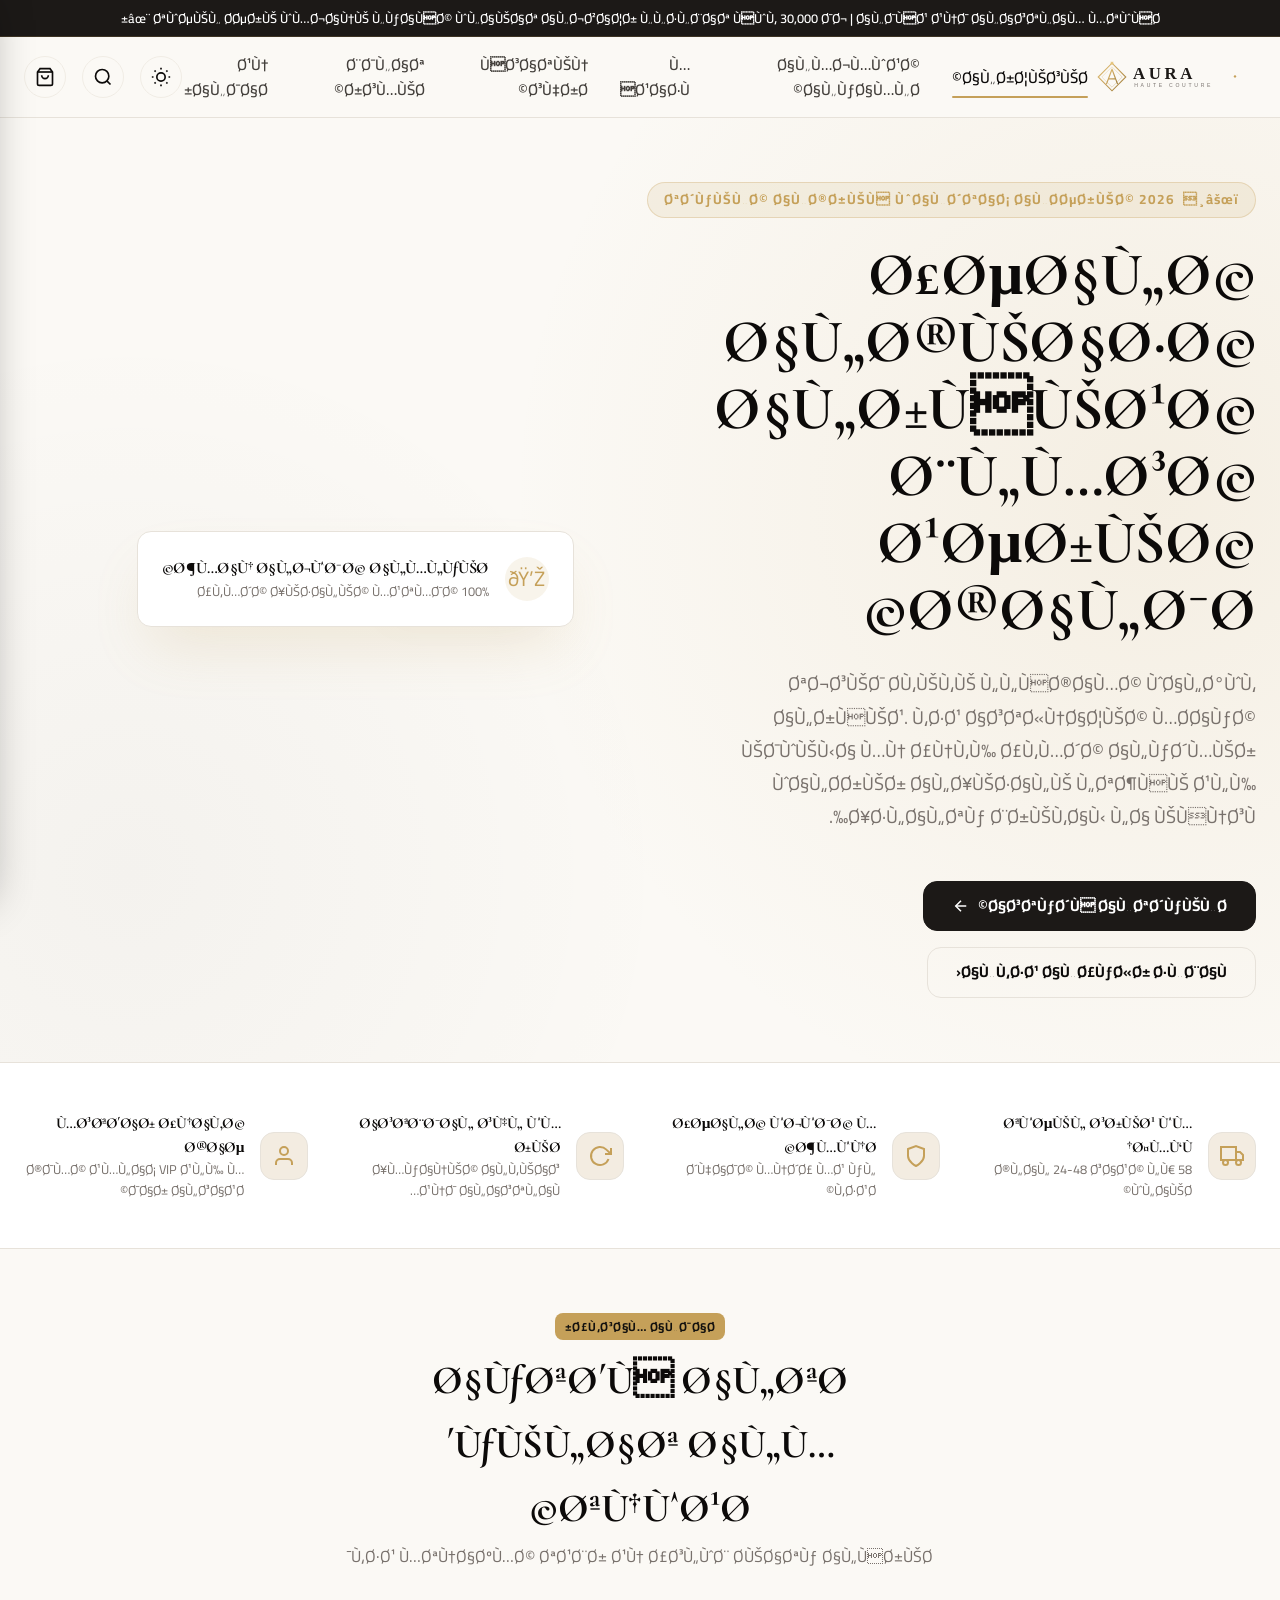
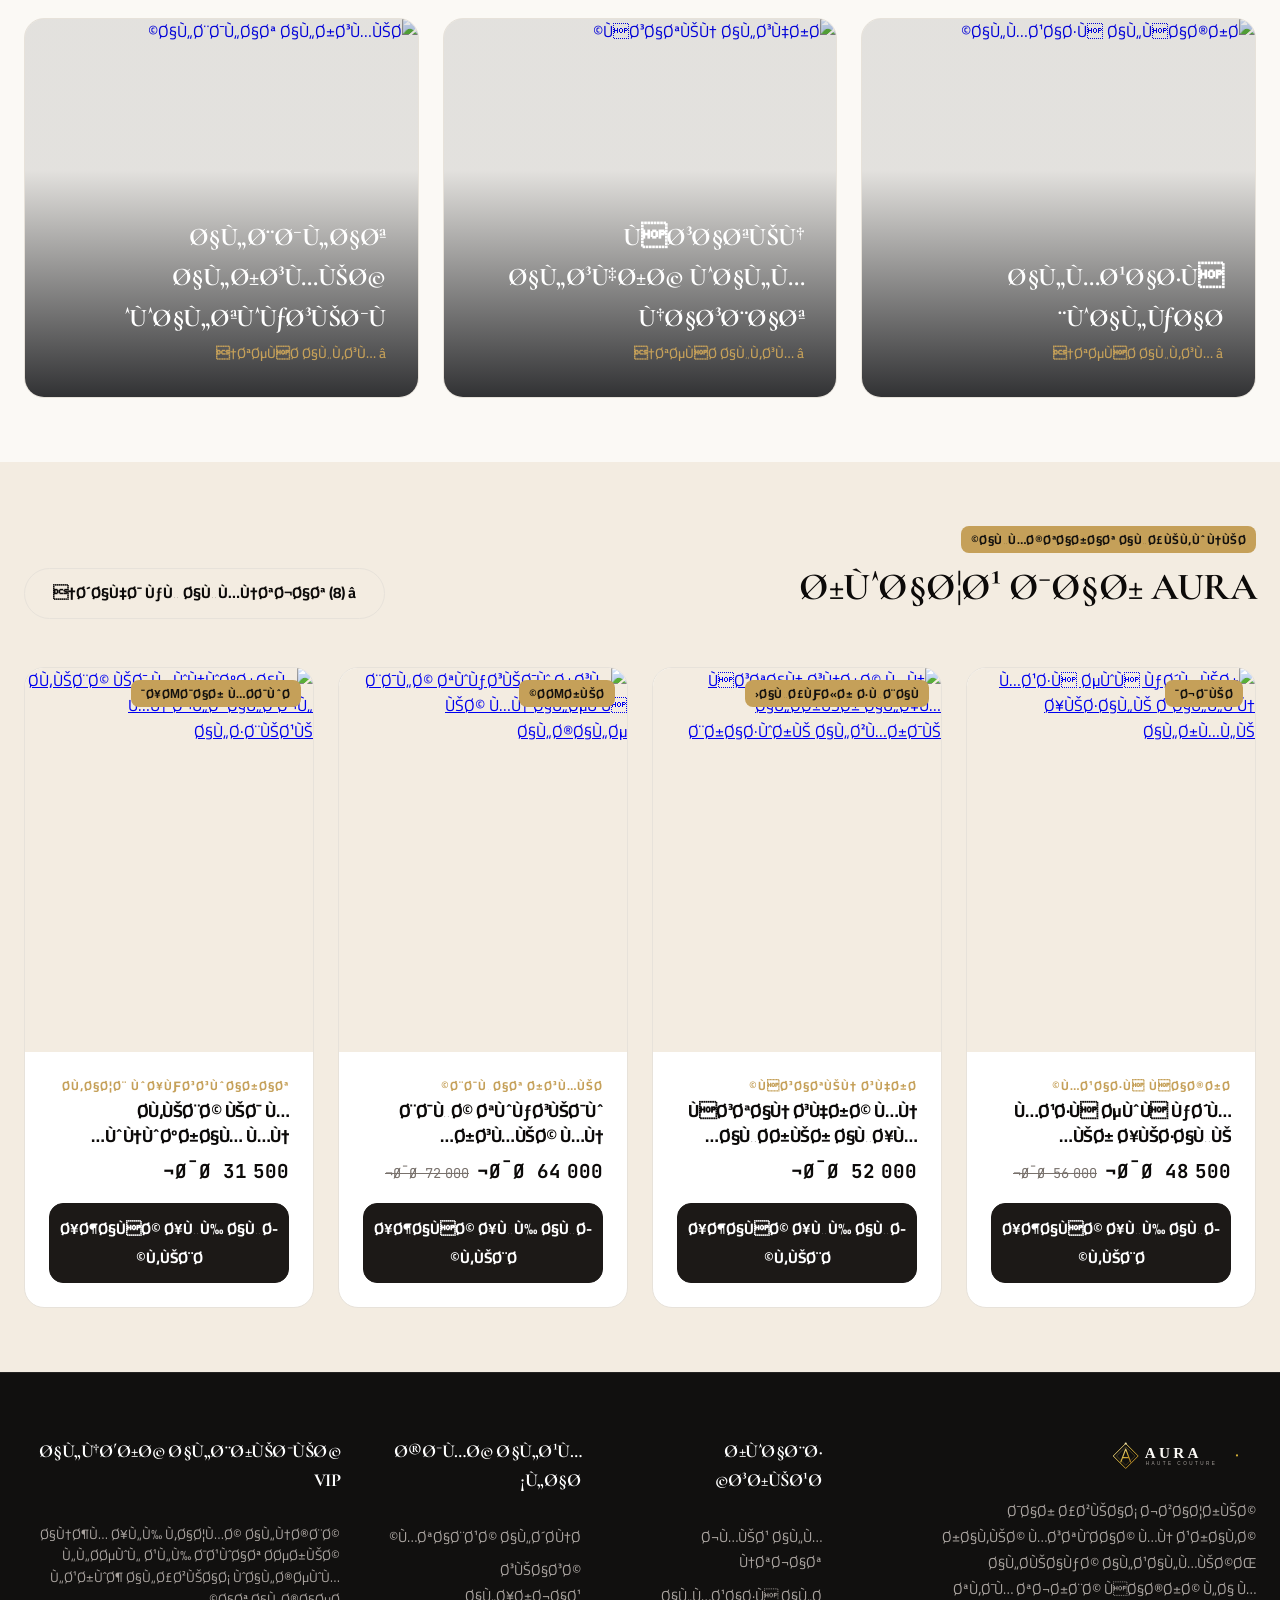
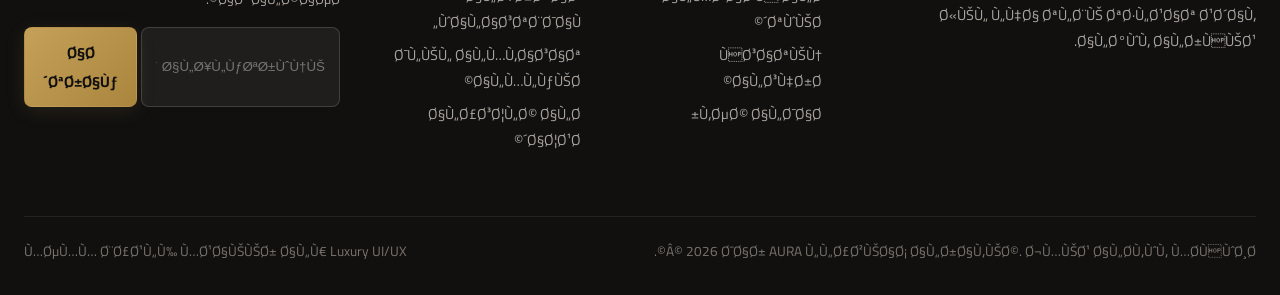
==== index.html @ a783ac0a "feat: initial commit - AURA Haute Couture luxury fashion store" ====
﻿<!DOCTYPE html>
<html lang="ar" dir="rtl" data-theme="light">
<head>
  <meta charset="UTF-8">
  <meta name="viewport" content="width=device-width, initial-scale=1.0">
  <title>AURA Haute Couture â€” Ø¯Ø§Ø± Ø§Ù„Ø£Ø²ÙŠØ§Ø¡ Ø§Ù„Ø±Ø§Ù‚ÙŠØ©</title>
  <link rel="preconnect" href="https://fonts.googleapis.com">
  <link rel="preconnect" href="https://fonts.gstatic.com" crossorigin>
  <link href="https://fonts.googleapis.com/css2?family=Cairo:wght@400;500;600;700;800&family=Cormorant+Garamond:ital,wght@0,600;0,700;1,600&family=Montserrat:wght@400;500;600;700&family=JetBrains+Mono:wght@500;700&display=swap" rel="stylesheet">
  <style>
:root {
  /* Design Tokens from ui-ux-pro-max luxury-fashion */
  --color-primary: #1C1917;
  --color-on-primary: #FFFFFF;
  --color-secondary: #44403C;
  --color-on-secondary: #FFFFFF;
  --color-accent: #C5A059;
  --color-accent-hover: #AA853E;
  --color-accent-soft: rgba(197, 160, 89, 0.12);
  --color-background: #FBF9F5;
  --color-foreground: #0C0A09;
  --color-card: #FFFFFF;
  --color-card-foreground: #0C0A09;
  --color-muted: #F3ECE1;
  --color-muted-foreground: #78716C;
  --color-border: #E7E2DA;
  --color-border-subtle: #F0ECE4;
  --color-destructive: #DC2626;

  /* Typography */
  --font-serif: 'Cormorant Garamond', 'Cinzel', serif;
  --font-sans: 'Cairo', 'Montserrat', -apple-system, BlinkMacSystemFont, sans-serif;
  --font-mono: 'JetBrains Mono', monospace;

  /* Spacing Scale (8dp luxury rhythm) */
  --space-xs: 4px;
  --space-sm: 8px;
  --space-md: 16px;
  --space-lg: 24px;
  --space-xl: 32px;
  --space-2xl: 48px;
  --space-3xl: 64px;

  /* Elevations & Shadows */
  --shadow-sm: 0 2px 8px rgba(28, 25, 23, 0.04);
  --shadow-md: 0 10px 25px -5px rgba(28, 25, 23, 0.07);
  --shadow-lg: 0 20px 45px -10px rgba(28, 25, 23, 0.12);
  --shadow-luxury: 0 30px 60px -15px rgba(197, 160, 89, 0.2);

  /* Radii */
  --radius-sm: 8px;
  --radius-md: 14px;
  --radius-lg: 20px;
  --radius-full: 9999px;

  /* Transition curves */
  --transition-smooth: all 0.35s cubic-bezier(0.16, 1, 0.3, 1);
  --transition-fast: all 0.2s ease;
}

/* Dark Mode Overrides */
[data-theme="dark"] {
  --color-primary: #FBF9F5;
  --color-on-primary: #1C1917;
  --color-secondary: #D6D3D1;
  --color-on-secondary: #1C1917;
  --color-accent: #E5C378;
  --color-accent-hover: #D4AF37;
  --color-accent-soft: rgba(229, 195, 120, 0.14);
  --color-background: #0E0F12;
  --color-foreground: #F8FAF8;
  --color-card: #16181D;
  --color-card-foreground: #F8FAF8;
  --color-muted: #1F222A;
  --color-muted-foreground: #A1A1AA;
  --color-border: #272B35;
  --color-border-subtle: #1E2129;
  --shadow-sm: 0 2px 8px rgba(0, 0, 0, 0.4);
  --shadow-md: 0 10px 25px -5px rgba(0, 0, 0, 0.6);
  --shadow-lg: 0 20px 45px -10px rgba(0, 0, 0, 0.8);
}

/* Base reset */
*, *::before, *::after {
  box-sizing: border-box;
  margin: 0;
  padding: 0;
}

html {
  font-size: 16px;
  scroll-behavior: smooth;
}

body {
  font-family: var(--font-sans);
  background-color: var(--color-background);
  color: var(--color-foreground);
  line-height: 1.6;
  direction: rtl;
  text-align: right;
  overflow-x: hidden;
  transition: background-color 0.3s ease, color 0.3s ease;
}

/* Typography Utilities */
h1, h2, h3, h4, .font-serif {
  font-family: var(--font-serif);
  font-weight: 700;
  letter-spacing: -0.5px;
}

.text-accent { color: var(--color-accent); }
.text-muted { color: var(--color-muted-foreground); }

/* Common Buttons */
.btn {
  display: inline-flex;
  align-items: center;
  justify-content: center;
  gap: var(--space-sm);
  padding: 12px 28px;
  border-radius: var(--radius-md);
  font-weight: 700;
  font-size: 0.95rem;
  cursor: pointer;
  border: 1px solid transparent;
  transition: var(--transition-smooth);
  text-decoration: none;
  font-family: var(--font-sans);
}

.btn-primary {
  background: var(--color-primary);
  color: var(--color-on-primary);
  border-color: var(--color-primary);
}

.btn-primary:hover {
  background: var(--color-accent);
  border-color: var(--color-accent);
  color: #12100E;
  transform: translateY(-2px);
  box-shadow: var(--shadow-luxury);
}

.btn-accent {
  background: linear-gradient(135deg, var(--color-accent), var(--color-accent-hover));
  color: #12100E;
  box-shadow: 0 4px 20px var(--color-accent-soft);
}

.btn-accent:hover {
  transform: translateY(-2px);
  box-shadow: 0 8px 25px rgba(197, 160, 89, 0.35);
}

.btn-outline {
  background: transparent;
  border-color: var(--color-border);
  color: var(--color-foreground);
}

.btn-outline:hover {
  background: var(--color-muted);
  border-color: var(--color-accent);
  color: var(--color-accent);
}

.btn-icon {
  width: 42px;
  height: 42px;
  padding: 0;
  border-radius: var(--radius-full);
  display: inline-grid;
  place-items: center;
  background: transparent;
  border: 1px solid var(--color-border-subtle);
  color: var(--color-foreground);
  cursor: pointer;
  transition: var(--transition-fast);
}

.btn-icon:hover {
  background: var(--color-muted);
  color: var(--color-accent);
  border-color: var(--color-accent);
}

/* Container */
.container {
  width: 100%;
  max-width: 1280px;
  margin: 0 auto;
  padding: 0 var(--space-lg);
}

/* Header & Nav */
.site-header {
  position: sticky;
  top: 0;
  background: rgba(251, 249, 245, 0.88);
  backdrop-filter: blur(14px);
  border-bottom: 1px solid var(--color-border);
  z-index: 500;
  transition: var(--transition-fast);
}

[data-theme="dark"] .site-header {
  background: rgba(14, 15, 18, 0.88);
}

.header-inner {
  display: flex;
  justify-content: space-between;
  align-items: center;
  height: 80px;
}

.site-logo {
  display: flex;
  align-items: center;
  text-decoration: none;
}

.site-logo img, .site-logo svg {
  height: 42px;
  width: auto;
}

.main-nav {
  display: flex;
  align-items: center;
  gap: var(--space-xl);
  list-style: none;
}

.main-nav a {
  color: var(--color-secondary);
  text-decoration: none;
  font-weight: 600;
  font-size: 0.95rem;
  position: relative;
  transition: color 0.2s;
  padding: 6px 0;
}

.main-nav a:hover, .main-nav a.active {
  color: var(--color-foreground);
}

.main-nav a.active::after {
  content: '';
  position: absolute;
  bottom: 0;
  right: 0;
  width: 100%;
  height: 2px;
  background: var(--color-accent);
  border-radius: 2px;
}

.header-tools {
  display: flex;
  align-items: center;
  gap: var(--space-md);
}

.cart-trigger {
  position: relative;
}

.cart-count {
  position: absolute;
  top: -4px;
  left: -4px;
  background: var(--color-accent);
  color: #12100E;
  font-weight: 800;
  font-size: 0.7rem;
  width: 20px;
  height: 20px;
  border-radius: var(--radius-full);
  display: grid;
  place-items: center;
  box-shadow: 0 2px 6px rgba(0,0,0,0.15);
}

/* Badge tags */
.badge {
  display: inline-flex;
  align-items: center;
  padding: 4px 10px;
  border-radius: var(--radius-sm);
  font-size: 0.75rem;
  font-weight: 700;
  letter-spacing: 0.5px;
  text-transform: uppercase;
}

.badge-gold {
  background: var(--color-accent);
  color: #12100E;
}

.badge-dark {
  background: rgba(18, 16, 14, 0.85);
  color: #FFFFFF;
}

/* Card item */
.product-card {
  background: var(--color-card);
  border: 1px solid var(--color-border);
  border-radius: var(--radius-lg);
  overflow: hidden;
  transition: var(--transition-smooth);
  display: flex;
  flex-direction: column;
  position: relative;
}

.product-card:hover {
  transform: translateY(-8px);
  box-shadow: var(--shadow-lg);
  border-color: var(--color-accent);
}

.product-thumb {
  position: relative;
  aspect-ratio: 3 / 4;
  overflow: hidden;
  background: var(--color-muted);
}

.product-thumb img {
  width: 100%;
  height: 100%;
  object-fit: cover;
  transition: transform 0.6s cubic-bezier(0.16, 1, 0.3, 1);
}

.product-card:hover .product-thumb img {
  transform: scale(1.06);
}

.product-body {
  padding: var(--space-lg);
  display: flex;
  flex-direction: column;
  flex-grow: 1;
}

.product-cat {
  font-size: 0.75rem;
  font-weight: 700;
  color: var(--color-accent);
  letter-spacing: 1px;
  margin-bottom: var(--space-xs);
  text-transform: uppercase;
}

.product-title {
  font-family: var(--font-sans);
  font-size: 1.1rem;
  font-weight: 700;
  color: var(--color-foreground);
  margin-bottom: var(--space-sm);
  line-height: 1.4;
  display: -webkit-box;
  -webkit-line-clamp: 2;
  -webkit-box-orient: vertical;
  overflow: hidden;
}

.product-price {
  font-family: var(--font-mono);
  font-weight: 700;
  font-size: 1.2rem;
  color: var(--color-foreground);
  margin-top: auto;
  display: flex;
  align-items: baseline;
  gap: var(--space-sm);
}

.product-old-price {
  font-size: 0.85rem;
  color: var(--color-muted-foreground);
  text-decoration: line-through;
  font-weight: 400;
}

/* Off-canvas Cart Drawer */
.cart-drawer-overlay {
  position: fixed;
  inset: 0;
  background: rgba(0, 0, 0, 0.6);
  backdrop-filter: blur(4px);
  opacity: 0;
  visibility: hidden;
  transition: var(--transition-fast);
  z-index: 998;
}

.cart-drawer-overlay.active {
  opacity: 1;
  visibility: visible;
}

.cart-drawer {
  position: fixed;
  top: 0;
  left: 0;
  width: 100%;
  max-width: 440px;
  height: 100vh;
  background: var(--color-card);
  box-shadow: -10px 0 40px rgba(0,0,0,0.3);
  z-index: 999;
  transform: translateX(-100%);
  transition: var(--transition-smooth);
  display: flex;
  flex-direction: column;
}

.cart-drawer.active {
  transform: translateX(0);
}

.cart-drawer-header {
  padding: var(--space-lg);
  border-bottom: 1px solid var(--color-border);
  display: flex;
  justify-content: space-between;
  align-items: center;
}

.cart-items-list {
  flex-grow: 1;
  overflow-y: auto;
  padding: var(--space-lg);
  display: flex;
  flex-direction: column;
  gap: var(--space-md);
}

.cart-item-row {
  display: flex;
  gap: var(--space-md);
  align-items: center;
  padding-bottom: var(--space-md);
  border-bottom: 1px solid var(--color-border-subtle);
}

.cart-item-img {
  width: 70px;
  height: 85px;
  border-radius: var(--radius-sm);
  object-fit: cover;
  background: var(--color-muted);
}

.cart-item-info {
  flex-grow: 1;
}

.cart-drawer-footer {
  padding: var(--space-lg);
  border-top: 1px solid var(--color-border);
  background: var(--color-muted);
}

/* Footer */
.site-footer {
  background: #11100F;
  color: #D6D3D1;
  padding: var(--space-3xl) 0 var(--space-xl);
  border-top: 1px solid rgba(255, 255, 255, 0.08);
}

.footer-grid {
  display: grid;
  grid-template-columns: 2fr 1fr 1fr 1.5fr;
  gap: var(--space-2xl);
  margin-bottom: var(--space-3xl);
}

.footer-col h4 {
  color: #FFFFFF;
  font-size: 1.15rem;
  margin-bottom: var(--space-lg);
  position: relative;
  padding-bottom: var(--space-xs);
}

.footer-col ul {
  list-style: none;
  display: flex;
  flex-direction: column;
  gap: var(--space-sm);
}

.footer-col a {
  color: #A8A29E;
  text-decoration: none;
  font-size: 0.9rem;
  transition: color 0.2s;
}

.footer-col a:hover {
  color: var(--color-accent);
}

.footer-bottom {
  padding-top: var(--space-lg);
  border-top: 1px solid rgba(255, 255, 255, 0.08);
  display: flex;
  justify-content: space-between;
  align-items: center;
  font-size: 0.85rem;
  color: #78716C;
}

/* Responsive */
@media (max-width: 992px) {
  .footer-grid { grid-template-columns: 1fr 1fr; }
  .main-nav { display: none; }
}

@media (max-width: 640px) {
  .footer-grid { grid-template-columns: 1fr; }
  .header-inner { height: 68px; }
  .container { padding: 0 var(--space-md); }
}

</style>
  <style>
    /* Hero Section Specifics */
    .hero-fullscreen {
      min-height: 85vh;
      display: flex;
      align-items: center;
      position: relative;
      background: radial-gradient(circle at 90% 40%, var(--color-accent-soft), transparent 50%),
                  radial-gradient(circle at 10% 80%, rgba(28, 25, 23, 0.03), transparent 40%);
      padding: var(--space-3xl) 0;
      border-bottom: 1px solid var(--color-border);
    }

    .hero-content-grid {
      display: grid;
      grid-template-columns: 1.1fr 0.9fr;
      gap: var(--space-3xl);
      align-items: center;
    }

    .hero-tag {
      display: inline-flex;
      align-items: center;
      gap: var(--space-sm);
      padding: 6px 16px;
      border-radius: var(--radius-full);
      background: var(--color-accent-soft);
      border: 1px solid rgba(197, 160, 89, 0.3);
      color: var(--color-accent);
      font-size: 0.85rem;
      font-weight: 700;
      letter-spacing: 1px;
      margin-bottom: var(--space-lg);
    }

    .hero-h1 {
      font-size: 3.8rem;
      line-height: 1.1;
      color: var(--color-foreground);
      margin-bottom: var(--space-lg);
      font-weight: 700;
    }

    .hero-desc {
      font-size: 1.15rem;
      color: var(--color-muted-foreground);
      line-height: 1.8;
      margin-bottom: var(--space-2xl);
      max-width: 520px;
    }

    .hero-showcase-box {
      position: relative;
    }

    .hero-main-img {
      width: 100%;
      height: 520px;
      border-radius: var(--radius-lg);
      object-fit: cover;
      box-shadow: var(--shadow-lg);
    }

    .floating-accent-card {
      position: absolute;
      bottom: -24px;
      right: -24px;
      background: var(--color-card);
      border: 1px solid var(--color-border);
      padding: var(--space-lg);
      border-radius: var(--radius-md);
      box-shadow: var(--shadow-luxury);
      display: flex;
      align-items: center;
      gap: var(--space-md);
      backdrop-filter: blur(12px);
    }

    /* Pillars Features */
    .features-ribbon {
      padding: var(--space-2xl) 0;
      background: var(--color-card);
      border-bottom: 1px solid var(--color-border);
    }

    .ribbon-grid {
      display: grid;
      grid-template-columns: repeat(4, 1fr);
      gap: var(--space-xl);
    }

    .ribbon-item {
      display: flex;
      align-items: center;
      gap: var(--space-md);
    }

    .ribbon-icon {
      width: 48px;
      height: 48px;
      border-radius: var(--radius-md);
      background: var(--color-muted);
      border: 1px solid var(--color-border);
      display: grid;
      place-items: center;
      color: var(--color-accent);
      flex-shrink: 0;
    }

    /* Category Explorer Cards */
    .cat-explorer-grid {
      display: grid;
      grid-template-columns: repeat(3, 1fr);
      gap: var(--space-lg);
      margin-top: var(--space-2xl);
    }

    .cat-card-interactive {
      position: relative;
      height: 380px;
      border-radius: var(--radius-lg);
      overflow: hidden;
      cursor: pointer;
      border: 1px solid var(--color-border);
      display: flex;
      align-items: flex-end;
      padding: var(--space-xl);
      text-decoration: none;
    }

    .cat-card-interactive img {
      position: absolute;
      inset: 0;
      width: 100%;
      height: 100%;
      object-fit: cover;
      transition: transform 0.6s cubic-bezier(0.16, 1, 0.3, 1);
    }

    .cat-card-interactive::after {
      content: '';
      position: absolute;
      inset: 0;
      background: linear-gradient(to top, rgba(14, 15, 18, 0.85) 0%, rgba(14, 15, 18, 0.1) 60%);
      transition: opacity 0.3s ease;
    }

    .cat-card-interactive:hover img {
      transform: scale(1.08);
    }

    .cat-card-content {
      position: relative;
      z-index: 2;
      color: #FFFFFF;
    }

    .cat-card-content h3 {
      font-size: 1.6rem;
      margin-bottom: var(--space-xs);
      color: #FFFFFF;
    }

    .cat-card-content span {
      font-size: 0.85rem;
      font-weight: 600;
      color: var(--color-accent);
      display: flex;
      align-items: center;
      gap: 6px;
    }

    @media (max-width: 992px) {
      .hero-content-grid { grid-template-columns: 1fr; }
      .ribbon-grid { grid-template-columns: 1fr 1fr; }
      .cat-explorer-grid { grid-template-columns: 1fr; }
      .hero-h1 { font-size: 2.6rem; }
      .floating-accent-card { right: 12px; bottom: 12px; }
    }
  </style>
</head>
<body>

  <!-- Top Announcement Bar -->
  <aside style="background: var(--color-primary); color: #fff; padding: 8px 16px; font-size: 0.8rem; text-align: center; font-weight: 600; border-bottom: 1px solid rgba(197, 160, 89, 0.2);">
    <span>âœ¨ ØªÙˆØµÙŠÙ„ Ø­ØµØ±ÙŠ ÙˆÙ…Ø¬Ø§Ù†ÙŠ Ù„ÙƒØ§ÙØ© ÙˆÙ„Ø§ÙŠØ§Øª Ø§Ù„Ø¬Ø²Ø§Ø¦Ø± Ù„Ù„Ø·Ù„Ø¨Ø§Øª ÙÙˆÙ‚ 30,000 Ø¯Ø¬ | Ø§Ù„Ø¯ÙØ¹ Ø¹Ù†Ø¯ Ø§Ù„Ø§Ø³ØªÙ„Ø§Ù… Ù…ØªÙˆÙØ±</span>
  </aside>

  <!-- Site Header -->
  <header class="site-header">
    <div class="container header-inner">
      <a href="index.html" class="site-logo">
        <img src="./assets/icons/logo.svg" alt="AURA Haute Couture Logo">
      </a>

      <nav>
        <ul class="main-nav">
          <li><a href="index.html" class="active">Ø§Ù„Ø±Ø¦ÙŠØ³ÙŠØ©</a></li>
          <li><a href="catalog.html">Ø§Ù„Ù…Ø¬Ù…ÙˆØ¹Ø© Ø§Ù„ÙƒØ§Ù…Ù„Ø©</a></li>
          <li><a href="catalog.html?category=coats">Ù…Ø¹Ø§Ø·Ù</a></li>
          <li><a href="catalog.html?category=dresses">ÙØ³Ø§ØªÙŠÙ† Ø³Ù‡Ø±Ø©</a></li>
          <li><a href="catalog.html?category=suits">Ø¨Ø¯Ù„Ø§Øª Ø±Ø³Ù…ÙŠØ©</a></li>
          <li><a href="about.html">Ø¹Ù† Ø§Ù„Ø¯Ø§Ø±</a></li>
        </ul>
      </nav>

      <div class="header-tools">
        <!-- Theme Toggle -->
        <button class="btn-icon theme-toggle" title="ØªØºÙŠÙŠØ± Ø§Ù„Ù…Ø¸Ù‡Ø± (ÙØ§ØªØ­ / Ø¯Ø§ÙƒÙ†)">
          <svg width="20" height="20" viewBox="0 0 24 24" fill="none" stroke="currentColor" stroke-width="2"><circle cx="12" cy="12" r="5"/><path d="M12 1v2M12 21v2M4.22 4.22l1.42 1.42M18.36 18.36l1.42 1.42M1 12h2M21 12h2M4.22 19.78l1.42-1.42M18.36 5.64l1.42-1.42"/></svg>
        </button>

        <!-- Search button -->
        <a href="catalog.html" class="btn-icon" title="Ø¨Ø­Ø« ÙÙŠ Ø§Ù„Ù…ØªØ¬Ø±">
          <svg width="20" height="20" viewBox="0 0 24 24" fill="none" stroke="currentColor" stroke-width="2"><circle cx="11" cy="11" r="8"/><line x1="21" y1="21" x2="16.65" y2="16.65"/></svg>
        </a>

        <!-- Cart Trigger -->
        <button class="btn-icon cart-trigger" title="Ø­Ù‚ÙŠØ¨Ø© Ø§Ù„ØªØ³ÙˆÙ‚">
          <span class="cart-count">0</span>
          <svg width="20" height="20" viewBox="0 0 24 24" fill="none" stroke="currentColor" stroke-width="2"><path d="M6 2L3 6v14a2 2 0 0 0 2 2h14a2 2 0 0 0 2-2V6l-3-4z"/><line x1="3" y1="6" x2="21" y2="6"/><path d="M16 10a4 4 0 0 1-8 0"/></svg>
        </button>
      </div>
    </div>
  </header>

  <!-- Hero Section -->
  <main>
    <section class="hero-fullscreen">
      <div class="container hero-content-grid">
        <div>
          <div class="hero-tag">
            <span>âšœï¸</span> ØªØ´ÙƒÙŠÙ„Ø© Ø§Ù„Ø®Ø±ÙŠÙ ÙˆØ§Ù„Ø´ØªØ§Ø¡ Ø§Ù„Ø­ØµØ±ÙŠØ© 2026
          </div>
          <h1 class="hero-h1">Ø£ØµØ§Ù„Ø© Ø§Ù„Ø®ÙŠØ§Ø·Ø© Ø§Ù„Ø±ÙÙŠØ¹Ø© Ø¨Ù„Ù…Ø³Ø© Ø¹ØµØ±ÙŠØ© Ø®Ø§Ù„Ø¯Ø©</h1>
          <p class="hero-desc">
            ØªØ¬Ø³ÙŠØ¯ Ø­Ù‚ÙŠÙ‚ÙŠ Ù„Ù„ÙØ®Ø§Ù…Ø© ÙˆØ§Ù„Ø°ÙˆÙ‚ Ø§Ù„Ø±ÙÙŠØ¹. Ù‚Ø·Ø¹ Ø§Ø³ØªØ«Ù†Ø§Ø¦ÙŠØ© Ù…Ø­Ø§ÙƒØ© ÙŠØ¯ÙˆÙŠÙ‹Ø§ Ù…Ù† Ø£Ù†Ù‚Ù‰ Ø£Ù‚Ù…Ø´Ø© Ø§Ù„ÙƒØ´Ù…ÙŠØ± ÙˆØ§Ù„Ø­Ø±ÙŠØ± Ø§Ù„Ø¥ÙŠØ·Ø§Ù„ÙŠ Ù„ØªØ¶ÙÙŠ Ø¹Ù„Ù‰ Ø¥Ø·Ù„Ø§Ù„ØªÙƒ Ø¨Ø±ÙŠÙ‚Ø§Ù‹ Ù„Ø§ ÙŠÙÙ†Ø³Ù‰.
          </p>
          <div style="display: flex; gap: var(--space-md); flex-wrap: wrap;">
            <a href="catalog.html" class="btn btn-primary">
              Ø§Ø³ØªÙƒØ´Ù Ø§Ù„ØªØ´ÙƒÙŠÙ„Ø©
              <svg width="18" height="18" viewBox="0 0 24 24" fill="none" stroke="currentColor" stroke-width="2"><line x1="19" y1="12" x2="5" y2="12"/><polyline points="12 19 5 12 12 5"/></svg>
            </a>
            <a href="#featured-section" class="btn btn-outline">Ø§Ù„Ù‚Ø·Ø¹ Ø§Ù„Ø£ÙƒØ«Ø± Ø·Ù„Ø¨Ø§Ù‹</a>
          </div>
        </div>

        <div class="hero-showcase-box">
          <img src="https://images.unsplash.com/photo-1490481651871-ab68de25d43d?q=80&w=1000&auto=format&fit=crop" alt="AURA Luxury Collection" class="hero-main-img">
          <div class="floating-accent-card">
            <div style="width: 44px; height: 44px; border-radius: 50%; background: var(--color-accent-soft); display: grid; place-items: center; color: var(--color-accent); font-size: 1.3rem;">
              ðŸ’Ž
            </div>
            <div>
              <h4 style="font-size: 1rem; font-weight: 700;">Ø¶Ù…Ø§Ù† Ø§Ù„Ø¬ÙˆØ¯Ø© Ø§Ù„Ù…Ù„ÙƒÙŠØ©</h4>
              <p style="font-size: 0.8rem; color: var(--color-muted-foreground);">Ø£Ù‚Ù…Ø´Ø© Ø¥ÙŠØ·Ø§Ù„ÙŠØ© Ù…Ø¹ØªÙ…Ø¯Ø© 100%</p>
            </div>
          </div>
        </div>
      </div>
    </section>

    <!-- Value Proposition Ribbon -->
    <section class="features-ribbon">
      <div class="container ribbon-grid">
        <div class="ribbon-item">
          <div class="ribbon-icon">
            <svg width="24" height="24" viewBox="0 0 24 24" fill="none" stroke="currentColor" stroke-width="2"><rect x="1" y="3" width="15" height="13"/><polygon points="16 8 20 8 23 11 23 16 16 16 16 8"/><circle cx="5.5" cy="18.5" r="2.5"/><circle cx="18.5" cy="18.5" r="2.5"/></svg>
          </div>
          <div>
            <h4 style="font-size: 0.95rem; font-weight: 700;">ØªÙˆØµÙŠÙ„ Ø³Ø±ÙŠØ¹ ÙˆÙ…Ø¤Ù…Ù‘Ù†</h4>
            <p style="font-size: 0.8rem; color: var(--color-muted-foreground);">Ø®Ù„Ø§Ù„ 24-48 Ø³Ø§Ø¹Ø© Ù„Ù€ 58 ÙˆÙ„Ø§ÙŠØ©</p>
          </div>
        </div>

        <div class="ribbon-item">
          <div class="ribbon-icon">
            <svg width="24" height="24" viewBox="0 0 24 24" fill="none" stroke="currentColor" stroke-width="2"><path d="M12 22s8-4 8-10V5l-8-3-8 3v7c0 6 8 10 8 10z"/></svg>
          </div>
          <div>
            <h4 style="font-size: 0.95rem; font-weight: 700;">Ø£ØµØ§Ù„Ø© ÙˆØ¬ÙˆØ¯Ø© Ù…Ø¶Ù…ÙˆÙ†Ø©</h4>
            <p style="font-size: 0.8rem; color: var(--color-muted-foreground);">Ø´Ù‡Ø§Ø¯Ø© Ù…Ù†Ø´Ø£ Ù…Ø¹ ÙƒÙ„ Ù‚Ø·Ø¹Ø©</p>
          </div>
        </div>

        <div class="ribbon-item">
          <div class="ribbon-icon">
            <svg width="24" height="24" viewBox="0 0 24 24" fill="none" stroke="currentColor" stroke-width="2"><polyline points="23 4 23 10 17 10"/><path d="M20.49 15a9 9 0 1 1-2.12-9.36L23 10"/></svg>
          </div>
          <div>
            <h4 style="font-size: 0.95rem; font-weight: 700;">Ø§Ø³ØªØ¨Ø¯Ø§Ù„ Ø³Ù‡Ù„ ÙˆÙ…Ø±ÙŠØ­</h4>
            <p style="font-size: 0.8rem; color: var(--color-muted-foreground);">Ø¥Ù…ÙƒØ§Ù†ÙŠØ© Ø§Ù„Ù‚ÙŠØ§Ø³ Ø¹Ù†Ø¯ Ø§Ù„Ø§Ø³ØªÙ„Ø§Ù…</p>
          </div>
        </div>

        <div class="ribbon-item">
          <div class="ribbon-icon">
            <svg width="24" height="24" viewBox="0 0 24 24" fill="none" stroke="currentColor" stroke-width="2"><path d="M20 21v-2a4 4 0 0 0-4-4H8a4 4 0 0 0-4 4v2"/><circle cx="12" cy="7" r="4"/></svg>
          </div>
          <div>
            <h4 style="font-size: 0.95rem; font-weight: 700;">Ù…Ø³ØªØ´Ø§Ø± Ø£Ù†Ø§Ù‚Ø© Ø®Ø§Øµ</h4>
            <p style="font-size: 0.8rem; color: var(--color-muted-foreground);">Ø®Ø¯Ù…Ø© Ø¹Ù…Ù„Ø§Ø¡ VIP Ø¹Ù„Ù‰ Ù…Ø¯Ø§Ø± Ø§Ù„Ø³Ø§Ø¹Ø©</p>
          </div>
        </div>
      </div>
    </section>

    <!-- Categories Banner -->
    <section style="padding: var(--space-3xl) 0;">
      <div class="container">
        <div style="text-align: center; max-width: 600px; margin: 0 auto;">
          <span class="badge badge-gold" style="margin-bottom: var(--space-sm);">Ø£Ù‚Ø³Ø§Ù… Ø§Ù„Ø¯Ø§Ø±</span>
          <h2 style="font-size: 2.5rem; margin-bottom: var(--space-xs);">Ø§ÙƒØªØ´Ù Ø§Ù„ØªØ´ÙƒÙŠÙ„Ø§Øª Ø§Ù„Ù…ØªÙ†ÙˆØ¹Ø©</h2>
          <p class="text-muted">Ù‚Ø·Ø¹ Ù…ØªÙ†Ø§ØºÙ…Ø© ØªØ¹Ø¨Ø± Ø¹Ù† Ø£Ø³Ù„ÙˆØ¨ Ø­ÙŠØ§ØªÙƒ Ø§Ù„ÙØ±ÙŠØ¯</p>
        </div>

        <div class="cat-explorer-grid">
          <a href="catalog.html?category=coats" class="cat-card-interactive">
            <img src="https://images.unsplash.com/photo-1539109136881-3be0616acf4b?q=80&w=600&auto=format&fit=crop" alt="Ø§Ù„Ù…Ø¹Ø§Ø·Ù Ø§Ù„ÙØ§Ø®Ø±Ø©">
            <div class="cat-card-content">
              <h3>Ø§Ù„Ù…Ø¹Ø§Ø·Ù ÙˆØ§Ù„ÙƒØ§Ø¨</h3>
              <span>ØªØµÙØ­ Ø§Ù„Ù‚Ø³Ù… â†</span>
            </div>
          </a>

          <a href="catalog.html?category=dresses" class="cat-card-interactive">
            <img src="https://images.unsplash.com/photo-1515886657613-9f3515b0c78f?q=80&w=600&auto=format&fit=crop" alt="ÙØ³Ø§ØªÙŠÙ† Ø§Ù„Ø³Ù‡Ø±Ø©">
            <div class="cat-card-content">
              <h3>ÙØ³Ø§ØªÙŠÙ† Ø§Ù„Ø³Ù‡Ø±Ø© ÙˆØ§Ù„Ù…Ù†Ø§Ø³Ø¨Ø§Øª</h3>
              <span>ØªØµÙØ­ Ø§Ù„Ù‚Ø³Ù… â†</span>
            </div>
          </a>

          <a href="catalog.html?category=suits" class="cat-card-interactive">
            <img src="https://images.unsplash.com/photo-1507679799987-c73779587ccf?q=80&w=600&auto=format&fit=crop" alt="Ø§Ù„Ø¨Ø¯Ù„Ø§Øª Ø§Ù„Ø±Ø³Ù…ÙŠØ©">
            <div class="cat-card-content">
              <h3>Ø§Ù„Ø¨Ø¯Ù„Ø§Øª Ø§Ù„Ø±Ø³Ù…ÙŠØ© ÙˆØ§Ù„ØªÙˆÙƒØ³ÙŠØ¯Ùˆ</h3>
              <span>ØªØµÙØ­ Ø§Ù„Ù‚Ø³Ù… â†</span>
            </div>
          </a>
        </div>
      </div>
    </section>

    <!-- Featured Products Grid -->
    <section id="featured-section" style="padding: var(--space-3xl) 0; background: var(--color-muted);">
      <div class="container">
        <div style="display: flex; justify-content: space-between; align-items: flex-end; margin-bottom: var(--space-2xl);">
          <div>
            <span class="badge badge-gold" style="margin-bottom: var(--space-xs);">Ø§Ù„Ù…Ø®ØªØ§Ø±Ø§Øª Ø§Ù„Ø£ÙŠÙ‚ÙˆÙ†ÙŠØ©</span>
            <h2 style="font-size: 2.4rem;">Ø±ÙˆØ§Ø¦Ø¹ Ø¯Ø§Ø± AURA</h2>
          </div>
          <a href="catalog.html" class="btn btn-outline" style="border-radius: var(--radius-full);">Ø´Ø§Ù‡Ø¯ ÙƒÙ„ Ø§Ù„Ù…Ù†ØªØ¬Ø§Øª (8) â†</a>
        </div>

        <div class="product-cards-grid" id="featured-products-container" style="display: grid; grid-template-columns: repeat(4, 1fr); gap: var(--space-lg);">
          <!-- Rendered via JS -->
        </div>
      </div>
    </section>
  </main>

  <!-- Cart Drawer -->
  <div class="cart-drawer-overlay" id="cart-overlay"></div>
  <aside class="cart-drawer" id="cart-drawer">
    <div class="cart-drawer-header">
      <div style="display: flex; align-items: center; gap: var(--space-sm);">
        <h3 style="font-size: 1.25rem;">Ø­Ù‚ÙŠØ¨Ø© Ø§Ù„Ù…Ø´ØªØ±ÙŠØ§Øª</h3>
        <span class="badge badge-gold cart-count">0</span>
      </div>
      <button class="btn-icon" id="close-cart-btn" style="border:none;">âœ•</button>
    </div>

    <div class="cart-items-list" id="cart-items-list">
      <!-- Items dynamically populated -->
    </div>

    <div class="cart-drawer-footer">
      <div style="display: flex; justify-content: space-between; align-items: center; margin-bottom: var(--space-md);">
        <span style="color: var(--color-muted-foreground); font-weight: 600;">Ø§Ù„Ù…Ø¬Ù…ÙˆØ¹ Ø§Ù„ÙØ±Ø¹ÙŠ:</span>
        <span id="cart-total-price" style="font-size: 1.3rem; font-weight: 800; font-family: var(--font-mono); color: var(--color-foreground);">0 Ø¯Ø¬</span>
      </div>
      <a href="checkout.html" class="btn btn-primary" style="width: 100%; border-radius: var(--radius-md);">
        Ù…ØªØ§Ø¨Ø¹Ø© Ø¥ØªÙ…Ø§Ù… Ø§Ù„Ø·Ù„Ø¨ (Checkout)
      </a>
    </div>
  </aside>

  <!-- Footer -->
  <footer class="site-footer">
    <div class="container">
      <div class="footer-grid">
        <div class="footer-col">
          <img src="./assets/icons/logo-light.svg" alt="AURA" style="height: 38px; margin-bottom: var(--space-md);">
          <p style="color: #A8A29E; line-height: 1.8; font-size: 0.9rem; max-width: 320px;">
            Ø¯Ø§Ø± Ø£Ø²ÙŠØ§Ø¡ Ø¬Ø²Ø§Ø¦Ø±ÙŠØ© Ø±Ø§Ù‚ÙŠØ© Ù…Ø³ØªÙˆØ­Ø§Ø© Ù…Ù† Ø¹Ø±Ø§Ù‚Ø© Ø§Ù„Ø­ÙŠØ§ÙƒØ© Ø§Ù„Ø¹Ø§Ù„Ù…ÙŠØ©ØŒ ØªÙ‚Ø¯Ù… ØªØ¬Ø±Ø¨Ø© ÙØ§Ø®Ø±Ø© Ù„Ø§ Ù…Ø«ÙŠÙ„ Ù„Ù‡Ø§ ØªÙ„Ø¨ÙŠ ØªØ·Ù„Ø¹Ø§Øª Ø¹Ø´Ø§Ù‚ Ø§Ù„Ø°ÙˆÙ‚ Ø§Ù„Ø±ÙÙŠØ¹.
          </p>
        </div>

        <div class="footer-col">
          <h4>Ø±ÙˆØ§Ø¨Ø· Ø³Ø±ÙŠØ¹Ø©</h4>
          <ul>
            <li><a href="catalog.html">Ø¬Ù…ÙŠØ¹ Ø§Ù„Ù…Ù†ØªØ¬Ø§Øª</a></li>
            <li><a href="catalog.html?category=coats">Ø§Ù„Ù…Ø¹Ø§Ø·Ù Ø§Ù„Ø´ØªÙˆÙŠØ©</a></li>
            <li><a href="catalog.html?category=dresses">ÙØ³Ø§ØªÙŠÙ† Ø§Ù„Ø³Ù‡Ø±Ø©</a></li>
            <li><a href="about.html">Ù‚ØµØ© Ø§Ù„Ø¯Ø§Ø±</a></li>
          </ul>
        </div>

        <div class="footer-col">
          <h4>Ø®Ø¯Ù…Ø© Ø§Ù„Ø¹Ù…Ù„Ø§Ø¡</h4>
          <ul>
            <li><a href="checkout.html">Ù…ØªØ§Ø¨Ø¹Ø© Ø§Ù„Ø´Ø­Ù†Ø©</a></li>
            <li><a href="#">Ø³ÙŠØ§Ø³Ø© Ø§Ù„Ø¥Ø±Ø¬Ø§Ø¹ ÙˆØ§Ù„Ø§Ø³ØªØ¨Ø¯Ø§Ù„</a></li>
            <li><a href="#">Ø¯Ù„ÙŠÙ„ Ø§Ù„Ù…Ù‚Ø§Ø³Ø§Øª Ø§Ù„Ù…Ù„ÙƒÙŠØ©</a></li>
            <li><a href="#">Ø§Ù„Ø£Ø³Ø¦Ù„Ø© Ø§Ù„Ø´Ø§Ø¦Ø¹Ø©</a></li>
          </ul>
        </div>

        <div class="footer-col">
          <h4>Ø§Ù„Ù†Ø´Ø±Ø© Ø§Ù„Ø¨Ø±ÙŠØ¯ÙŠØ© VIP</h4>
          <p style="font-size: 0.85rem; color: #A8A29E; margin-bottom: var(--space-md);">
            Ø§Ù†Ø¶Ù… Ø¥Ù„Ù‰ Ù‚Ø§Ø¦Ù…Ø© Ø§Ù„Ù†Ø®Ø¨Ø© Ù„Ù„Ø­ØµÙˆÙ„ Ø¹Ù„Ù‰ Ø¯Ø¹ÙˆØ§Øª Ø­ØµØ±ÙŠØ© Ù„Ø¹Ø±ÙˆØ¶ Ø§Ù„Ø£Ø²ÙŠØ§Ø¡ ÙˆØ§Ù„Ø®ØµÙˆÙ…Ø§Øª Ø§Ù„Ø®Ø§ØµØ©.
          </p>
          <div style="display: flex; gap: var(--space-xs);">
            <input type="email" placeholder="Ø¨Ø±ÙŠØ¯Ùƒ Ø§Ù„Ø¥Ù„ÙƒØªØ±ÙˆÙ†ÙŠ..." style="background: rgba(255,255,255,0.06); border: 1px solid rgba(255,255,255,0.15); padding: 10px 14px; border-radius: var(--radius-sm); color: #fff; flex-grow: 1;">
            <button class="btn btn-accent" style="padding: 10px 18px; border-radius: var(--radius-sm);">Ø§Ø´ØªØ±Ø§Ùƒ</button>
          </div>
        </div>
      </div>

      <div class="footer-bottom">
        <p>Â© 2026 Ø¯Ø§Ø± AURA Ù„Ù„Ø£Ø²ÙŠØ§Ø¡ Ø§Ù„Ø±Ø§Ù‚ÙŠØ©. Ø¬Ù…ÙŠØ¹ Ø§Ù„Ø­Ù‚ÙˆÙ‚ Ù…Ø­ÙÙˆØ¸Ø©.</p>
        <p>Ù…ØµÙ…Ù… Ø¨Ø£Ø¹Ù„Ù‰ Ù…Ø¹Ø§ÙŠÙŠØ± Ø§Ù„Ù€ Luxury UI/UX</p>
      </div>
    </div>
  </footer>

  <script>
window.AURA_EMBEDDED_PRODUCTS = [
  {
    "id": "prod-1",
    "nameAr": "Ù…Ø¹Ø·Ù ØµÙˆÙ ÙƒØ´Ù…ÙŠØ± Ø¥ÙŠØ·Ø§Ù„ÙŠ Ø¨Ø§Ù„Ù„ÙˆÙ† Ø§Ù„Ø±Ù…Ù„ÙŠ",
    "nameFr": "Manteau Cachemire Beige Royal",
    "category": "coats",
    "categoryAr": "Ù…Ø¹Ø§Ø·Ù ÙØ§Ø®Ø±Ø©",
    "gender": "women",
    "price": 48500,
    "oldPrice": 56000,
    "rating": 4.9,
    "reviewsCount": 42,
    "badge": "Ø¬Ø¯ÙŠØ¯",
    "isFeatured": true,
    "image": "https://images.unsplash.com/photo-1539109136881-3be0616acf4b?q=80&w=800&auto=format&fit=crop",
    "gallery": [
      "https://images.unsplash.com/photo-1539109136881-3be0616acf4b?q=80&w=800&auto=format&fit=crop",
      "https://images.unsplash.com/photo-1544441893-675973e31985?q=80&w=800&auto=format&fit=crop"
    ],
    "description": "Ù…Ø¹Ø·Ù Ù…ØµÙ†ÙˆØ¹ ÙŠØ¯ÙˆÙŠØ§Ù‹ Ù…Ù† Ø£ÙØ®Ø± Ø£Ù„ÙŠØ§Ù Ø§Ù„ÙƒØ´Ù…ÙŠØ± Ø§Ù„Ø¥ÙŠØ·Ø§Ù„ÙŠØ© Ø¨Ù†Ø³Ø¨Ø© 100%. ØªØµÙ…ÙŠÙ… ÙƒÙ„Ø§Ø³ÙŠÙƒÙŠ Ø§Ù†Ø³ÙŠØ§Ø¨ÙŠ Ø¨Ø£Ø²Ø±Ø§Ø± Ù‚Ø±Ù†ÙŠØ© Ø·Ø¨ÙŠØ¹ÙŠØ© ÙˆØ¨Ø·Ø§Ù†Ø© Ù…Ù† Ø§Ù„Ø­Ø±ÙŠØ± Ø§Ù„Ø®Ø§Ù„ØµØŒ Ù…Ø«Ø§Ù„ÙŠ Ù„Ù„Ø¥Ø·Ù„Ø§Ù„Ø§Øª Ø§Ù„Ø´ØªÙˆÙŠØ© Ø§Ù„ÙØ®Ù…Ø©.",
    "sizes": ["S", "M", "L", "XL"],
    "colors": [
      { "name": "Ø¨ÙŠØ¬ Ø±Ù…Ù„ÙŠ", "hex": "#D8C7B0" },
      { "name": "Ø£Ø³ÙˆØ¯ ÙØ­Ù…ÙŠ", "hex": "#1C1917" }
    ],
    "inStock": true
  },
  {
    "id": "prod-2",
    "nameAr": "ÙØ³ØªØ§Ù† Ø³Ù‡Ø±Ø© Ù…Ù† Ø§Ù„Ø­Ø±ÙŠØ± Ø§Ù„Ø¥Ù…Ø¨Ø±Ø§Ø·ÙˆØ±ÙŠ Ø§Ù„Ø²Ù…Ø±Ø¯ÙŠ",
    "nameFr": "Robe de SoirÃ©e Soie Ã‰meraude",
    "category": "dresses",
    "categoryAr": "ÙØ³Ø§ØªÙŠÙ† Ø³Ù‡Ø±Ø©",
    "gender": "women",
    "price": 52000,
    "oldPrice": null,
    "rating": 5.0,
    "reviewsCount": 28,
    "badge": "Ø§Ù„Ø£ÙƒØ«Ø± Ø·Ù„Ø¨Ø§Ù‹",
    "isFeatured": true,
    "image": "https://images.unsplash.com/photo-1515886657613-9f3515b0c78f?q=80&w=800&auto=format&fit=crop",
    "gallery": [
      "https://images.unsplash.com/photo-1515886657613-9f3515b0c78f?q=80&w=800&auto=format&fit=crop",
      "https://images.unsplash.com/photo-1566174053879-31528523f8ae?q=80&w=800&auto=format&fit=crop"
    ],
    "description": "ÙØ³ØªØ§Ù† Ø³Ù‡Ø±Ø© Ø±Ø§Ù‚Ù Ø¨Ù‚ØµÙ‘Ø© Ù…ÙŠØ±Ù…ÙŠØ¯ Ù…ØªØ¯Ø±Ø¬Ø©ØŒ Ù…Ù†Ø³ÙˆØ¬ Ù…Ù† Ø§Ù„Ø­Ø±ÙŠØ± Ø§Ù„Ø·Ø¨ÙŠØ¹ÙŠ Ø§Ù„Ù†Ù‚ÙŠ Ø°Ùˆ Ø¨Ø±ÙŠÙ‚ Ø£Ø®Ø¶Ø± Ø²Ù…Ø±Ø¯ÙŠ Ø³Ø§Ø­Ø±. ØµÙÙ…Ù… Ù„ÙŠÙ…Ù†Ø­Ùƒ Ù‡ÙŠØ¨Ø© ÙˆØ£Ù†Ø§Ù‚Ø© Ø®Ø§Ù„Ø¯Ø© ÙÙŠ Ø£Ø±Ù‚Ù‰ Ø§Ù„Ø­ÙÙ„Ø§Øª ÙˆØ§Ù„Ù…Ù†Ø§Ø³Ø¨Ø§Øª.",
    "sizes": ["XS", "S", "M", "L"],
    "colors": [
      { "name": "Ø²Ù…Ø±Ø¯ÙŠ Ù…Ù„ÙƒÙŠ", "hex": "#0D4D3D" },
      { "name": "Ø¹Ù†Ø§Ø¨ÙŠ Ø¯Ø§ÙƒÙ†", "hex": "#581825" }
    ],
    "inStock": true
  },
  {
    "id": "prod-3",
    "nameAr": "Ø¨Ø¯Ù„Ø© ØªÙˆÙƒØ³ÙŠØ¯Ùˆ Ø±Ø³Ù…ÙŠØ© Ù…Ù† Ø§Ù„ØµÙˆÙ Ø§Ù„Ø®Ø§Ù„Øµ",
    "nameFr": "Costume Smoking Laine Fine",
    "category": "suits",
    "categoryAr": "Ø¨Ø¯Ù„Ø§Øª Ø±Ø³Ù…ÙŠØ©",
    "gender": "men",
    "price": 64000,
    "oldPrice": 72000,
    "rating": 4.8,
    "reviewsCount": 35,
    "badge": "Ø­ØµØ±ÙŠØ©",
    "isFeatured": true,
    "image": "https://images.unsplash.com/photo-1507679799987-c73779587ccf?q=80&w=800&auto=format&fit=crop",
    "gallery": [
      "https://images.unsplash.com/photo-1507679799987-c73779587ccf?q=80&w=800&auto=format&fit=crop",
      "https://images.unsplash.com/photo-1594938298603-c8148c4dae35?q=80&w=800&auto=format&fit=crop"
    ],
    "description": "Ø·Ù‚Ù… Ø¨Ø¯Ù„Ø© Ø±Ø³Ù…ÙŠØ© Ù…ØµÙ…Ù…Ø© Ø¨Ù†Ù…Ø· Ø§Ù„Ø®ÙŠØ§Ø·Ø© Ø§Ù„Ø¥Ù†Ø¬Ù„ÙŠØ²ÙŠØ© Ø§Ù„ÙØ§Ø®Ø±Ø© (Super 140s Wool). ÙŠØ§Ù‚Ø© Ø´Ø§Ù„ Ø³Ø§ØªØ§Ù†ÙŠØ© ØªØ¶ÙÙŠ Ù„Ù…Ø³Ø© Ø£Ø±Ø³ØªÙ‚Ø±Ø§Ø·ÙŠØ© Ù…ØªÙƒØ§Ù…Ù„Ø© Ù„Ø±Ø¬Ø§Ù„ Ø§Ù„Ø£Ø¹Ù…Ø§Ù„ ÙˆØ§Ù„Ù…Ù†Ø§Ø³Ø¨Ø§Øª Ø§Ù„Ø±Ø³Ù…ÙŠØ© Ø§Ù„ÙƒØ¨Ø±Ù‰.",
    "sizes": ["48", "50", "52", "54"],
    "colors": [
      { "name": "Ø£Ø³ÙˆØ¯ Ù†Ø§ÙŠØª", "hex": "#0A0A0A" },
      { "name": "Ø£Ø²Ø±Ù‚ Ù…Ù†ØªØµÙ Ø§Ù„Ù„ÙŠÙ„", "hex": "#131C2E" }
    ],
    "inStock": true
  },
  {
    "id": "prod-4",
    "nameAr": "Ø­Ù‚ÙŠØ¨Ø© ÙŠØ¯ Ù…ÙˆÙ†ÙˆØºØ±Ø§Ù… Ù…Ù† Ø¬Ù„Ø¯ Ø§Ù„Ø¹Ø¬Ù„ Ø§Ù„Ø·Ø¨ÙŠØ¹ÙŠ",
    "nameFr": "Sac en Cuir Iconique AURA",
    "category": "accessories",
    "categoryAr": "Ø­Ù‚Ø§Ø¦Ø¨ ÙˆØ¥ÙƒØ³Ø³ÙˆØ§Ø±Ø§Øª",
    "gender": "unisex",
    "price": 31500,
    "oldPrice": null,
    "rating": 4.9,
    "reviewsCount": 19,
    "badge": "Ø¥ØµØ¯Ø§Ø± Ù…Ø­Ø¯ÙˆØ¯",
    "isFeatured": true,
    "image": "https://images.unsplash.com/photo-1584917865442-de89df76afd3?q=80&w=800&auto=format&fit=crop",
    "gallery": [
      "https://images.unsplash.com/photo-1584917865442-de89df76afd3?q=80&w=800&auto=format&fit=crop"
    ],
    "description": "Ø­Ù‚ÙŠØ¨Ø© ÙƒØªÙ Ù…ØµÙ†Ù‘Ø¹Ø© ÙŠØ¯ÙˆÙŠØ§Ù‹ Ø¨Ø¬Ù„ÙˆØ¯ Ø¥ÙŠØ·Ø§Ù„ÙŠØ© Ù…Ø¯Ø¨ÙˆØºØ© Ø¹Ø¶ÙˆÙŠØ§Ù‹ØŒ Ù…Ø²Ø¯Ø§Ù†Ø© Ø¨Ù…Ø´Ø¨Ùƒ Ø§Ù„Ù‚ÙÙ„ Ø§Ù„Ø°Ù‡Ø¨ÙŠ Ø§Ù„Ø£ÙŠÙ‚ÙˆÙ†ÙŠ Ø§Ù„Ø®Ø§Øµ Ø¨Ø¯Ø§Ø± AURA.",
    "sizes": ["Standard"],
    "colors": [
      { "name": "Ù‡Ø§ÙØ§Ù† ØªÙˆØ¨Ø§ÙƒÙˆ", "hex": "#7A4A28" },
      { "name": "Ø£Ø³ÙˆØ¯ Ù…Ø°Ù‡Ø¨", "hex": "#1A1A1A" }
    ],
    "inStock": true
  },
  {
    "id": "prod-5",
    "nameAr": "Ù‚Ù…ÙŠØµ ÙƒØªØ§Ù† ÙØ±Ù†Ø³ÙŠ Ø¨Ø£Ø²Ø±Ø§Ø± Ù„Ø¤Ù„Ø¤ÙŠØ©",
    "nameFr": "Chemise Lin FranÃ§ais Pure",
    "category": "shirts",
    "categoryAr": "Ù‚Ù…ØµØ§Ù† ÙØ§Ø®Ø±Ø©",
    "gender": "men",
    "price": 19800,
    "oldPrice": 23000,
    "rating": 4.7,
    "reviewsCount": 51,
    "badge": null,
    "isFeatured": false,
    "image": "https://images.unsplash.com/photo-1602810318383-e386cc2a3ccf?q=80&w=800&auto=format&fit=crop",
    "gallery": [
      "https://images.unsplash.com/photo-1602810318383-e386cc2a3ccf?q=80&w=800&auto=format&fit=crop"
    ],
    "description": "Ù‚Ù…ÙŠØµ ØµÙŠÙÙŠ Ù…Ù† Ø®ÙŠÙˆØ· Ø§Ù„ÙƒØªØ§Ù† Ø§Ù„Ù†ÙˆØ±Ù…Ø§Ù†Ø¯ÙŠ Ø§Ù„Ø·Ø¨ÙŠØ¹ÙŠØŒ Ø®ÙÙŠÙ Ø§Ù„ÙˆØ²Ù† ÙˆÙŠÙˆÙØ± ØªÙ†ÙØ³Ø§Ù‹ ÙØ§Ø¦Ù‚Ø§Ù‹ Ù…Ø¹ Ù…Ù„Ù…Ø³ ÙØ®Ù… ÙˆÙ…ØªØ§Ù†Ø© Ø¹Ø§Ù„ÙŠØ©.",
    "sizes": ["M", "L", "XL", "XXL"],
    "colors": [
      { "name": "Ø£Ø¨ÙŠØ¶ Ù†Ø§ØµØ¹", "hex": "#FFFFFF" },
      { "name": "Ø£Ø²Ø±Ù‚ Ø³Ù…Ø§ÙˆÙŠ", "hex": "#BFD7ED" }
    ],
    "inStock": true
  },
  {
    "id": "prod-6",
    "nameAr": "ÙØ³ØªØ§Ù† Ø¨Ù„ÙŠØ²Ø± Ø¹ØµØ±ÙŠ Ø¨ØªÙØ§ØµÙŠÙ„ Ø°Ù‡Ø¨ÙŠØ©",
    "nameFr": "Robe Blazer Minimaliste",
    "category": "dresses",
    "categoryAr": "ÙØ³Ø§ØªÙŠÙ† Ø³Ù‡Ø±Ø©",
    "gender": "women",
    "price": 36000,
    "oldPrice": null,
    "rating": 4.9,
    "reviewsCount": 16,
    "badge": "ØªØ±ÙŠÙ†Ø¯",
    "isFeatured": false,
    "image": "https://images.unsplash.com/photo-1572804013309-59a88b7e92f1?q=80&w=800&auto=format&fit=crop",
    "gallery": [
      "https://images.unsplash.com/photo-1572804013309-59a88b7e92f1?q=80&w=800&auto=format&fit=crop"
    ],
    "description": "ØªØµÙ…ÙŠÙ… Ø¬Ø±ÙŠØ¡ ÙŠØ¬Ù…Ø¹ Ø¨ÙŠÙ† Ù‡ÙŠØ¨Ø© Ø§Ù„Ø¨Ø¯Ù„Ø© Ø§Ù„Ø±Ø¬Ø§Ù„ÙŠØ© ÙˆÙ†Ø¹ÙˆÙ…Ø© Ø§Ù„ÙØ³ØªØ§Ù† Ø§Ù„Ù†Ø³Ø§Ø¦ÙŠØŒ Ù…Ø²ÙˆØ¯ Ø¨Ø­Ø²Ø§Ù… Ù‚Ù…Ø§Ø´ÙŠ ÙˆØ£Ø²Ø±Ø§Ø± Ù…Ø²Ø¯ÙˆØ¬Ø© Ù…Ø·Ø¹Ù…Ø© Ø¨Ø§Ù„Ø°Ù‡Ø¨.",
    "sizes": ["S", "M", "L"],
    "colors": [
      { "name": "Ø£Ø¨ÙŠØ¶ Ø¹Ø§Ø¬ÙŠ", "hex": "#F4F0EA" },
      { "name": "ÙƒØ­Ù„ÙŠ ÙƒÙ„Ø§Ø³ÙŠÙƒ", "hex": "#1B2232" }
    ],
    "inStock": true
  },
  {
    "id": "prod-7",
    "nameAr": "Ø­Ø°Ø§Ø¡ Ø£ÙˆÙƒØ³ÙÙˆØ±Ø¯ Ø¬Ù„Ø¯ÙŠ Ù…ØµÙ†ÙˆØ¹ ÙŠØ¯ÙˆÙŠØ§Ù‹",
    "nameFr": "Chaussures Richelieu Cuir Artisanal",
    "category": "shoes",
    "categoryAr": "Ø£Ø­Ø°ÙŠØ© ÙˆØ¥ÙƒØ³Ø³ÙˆØ§Ø±Ø§Øª",
    "gender": "men",
    "price": 42000,
    "oldPrice": 49000,
    "rating": 4.9,
    "reviewsCount": 38,
    "badge": "ØµÙ†Ø§Ø¹Ø© ÙŠØ¯ÙˆÙŠØ©",
    "isFeatured": false,
    "image": "https://images.unsplash.com/photo-1614252235316-8c857d38b5f4?q=80&w=800&auto=format&fit=crop",
    "gallery": [
      "https://images.unsplash.com/photo-1614252235316-8c857d38b5f4?q=80&w=800&auto=format&fit=crop"
    ],
    "description": "Ø­Ø°Ø§Ø¡ ÙƒÙ„Ø§Ø³ÙŠÙƒÙŠ Ø¨Ù†Ø¸Ø§Ù… Ø®ÙŠØ§Ø·Ø© ØºÙˆØ¯ÙŠØ± (Goodyear Welted) Ù„Ø¶Ù…Ø§Ù† Ø£Ù‚ØµÙ‰ Ø¯Ø±Ø¬Ø§Øª Ø§Ù„Ø±Ø§Ø­Ø© ÙˆØ§Ù„Ø¹Ù…Ø± Ø§Ù„Ù…Ø¯ÙŠØ¯ØŒ Ù…Ù„Ù…Ø¹ Ø¨Ø²ÙŠÙˆØª Ù†Ø¨Ø§ØªÙŠØ© Ø·Ø¨ÙŠØ¹ÙŠØ©.",
    "sizes": ["40", "41", "42", "43", "44"],
    "colors": [
      { "name": "Ø¨Ù†ÙŠ Ù…Ø­Ø±ÙˆÙ‚", "hex": "#3E2723" },
      { "name": "Ø£Ø³ÙˆØ¯ Ù„Ø§Ù…Ø¹", "hex": "#111111" }
    ],
    "inStock": true
  },
  {
    "id": "prod-8",
    "nameAr": "ÙˆØ´Ø§Ø­ ÙƒØ´Ù…ÙŠØ± Ù…Ø·Ø±Ø² Ø¨Ø®ÙŠÙˆØ· Ø§Ù„Ø­Ø±ÙŠØ±",
    "nameFr": "Ã‰charpe Cachemire Broderie Or",
    "category": "accessories",
    "categoryAr": "Ø­Ù‚Ø§Ø¦Ø¨ ÙˆØ¥ÙƒØ³Ø³ÙˆØ§Ø±Ø§Øª",
    "gender": "unisex",
    "price": 16500,
    "oldPrice": null,
    "rating": 4.8,
    "reviewsCount": 22,
    "badge": null,
    "isFeatured": false,
    "image": "https://images.unsplash.com/photo-1601924994987-69e26d50dc26?q=80&w=800&auto=format&fit=crop",
    "gallery": [
      "https://images.unsplash.com/photo-1601924994987-69e26d50dc26?q=80&w=800&auto=format&fit=crop"
    ],
    "description": "ÙˆØ´Ø§Ø­ Ø¯Ø§ÙØ¦ Ø¨Ù…Ù„Ù…Ø³ Ø­Ø±ÙŠØ±ÙŠ Ù†Ø§Ø¹Ù… Ù„Ø§ ÙŠØ¶Ø§Ù‡Ù‰ØŒ ØªØªØ®Ù„Ù„Ù‡ Ù†Ù‚ÙˆØ´ Ø¯Ù‚ÙŠÙ‚Ø© Ù…Ø­Ø§ÙƒØ© ÙŠØ¯ÙˆÙŠÙ‹Ø§ ØªØ¹ÙƒØ³ Ø£ØµØ§Ù„Ø© ÙˆØªØ§Ø±ÙŠØ® Ø§Ù„Ø¯Ø§Ø± Ø§Ù„Ø¹Ø±ÙŠÙ‚Ø©.",
    "sizes": ["One Size"],
    "colors": [
      { "name": "Ø±Ù…Ø§Ø¯ÙŠ Ù†Ø§Ø¹Ù…", "hex": "#9E9E9E" },
      { "name": "Ø¨ÙŠØ¬ Ø¹Ø³Ù„ÙŠ", "hex": "#CBB89D" }
    ],
    "inStock": true
  }
]
;
// AURA Haute Couture - Main Store Controller

class AuraStore {
  constructor() {
    this.products = [];
    this.cart = JSON.parse(localStorage.getItem('aura_cart') || '[]');
    this.theme = localStorage.getItem('aura_theme') || 'light';
    this.currency = 'Ø¯Ø¬';
    this.init();
  }

  async init() {
    this.applyTheme(this.theme);
    await this.loadProducts();
    this.updateCartBadge();
    this.renderCartDrawer();
    this.bindEvents();
  }

  async loadProducts() {
    try {
      this.products = window.AURA_EMBEDDED_PRODUCTS || [];
    } catch (e) {
      console.error('Failed to load products:', e);
    }
  }

  applyTheme(theme) {
    document.documentElement.setAttribute('data-theme', theme);
    localStorage.setItem('aura_theme', theme);
    this.theme = theme;
    
    // Update logo color if needed
    const logoImg = document.querySelector('.site-logo img');
    if (logoImg) {
      logoImg.src = theme === 'dark' ? './assets/icons/logo-light.svg' : './assets/icons/logo.svg';
    }
  }

  toggleTheme() {
    const nextTheme = this.theme === 'light' ? 'dark' : 'light';
    this.applyTheme(nextTheme);
  }

  formatPrice(num) {
    return num.toLocaleString('fr-DZ') + ' ' + this.currency;
  }

  addToCart(productId, size = 'M', color = null) {
    const product = this.products.find(p => p.id === productId);
    if (!product) return;

    const existing = this.cart.find(item => item.id === productId && item.size === size);
    if (existing) {
      existing.quantity += 1;
    } else {
      this.cart.push({
        id: product.id,
        nameAr: product.nameAr,
        price: product.price,
        image: product.image,
        size: size,
        color: color || (product.colors && product.colors[0]?.name) || 'Ø§ÙØªØ±Ø§Ø¶ÙŠ',
        quantity: 1
      });
    }

    this.saveCart();
    this.showToast(`ØªÙ…Øª Ø¥Ø¶Ø§ÙØ© "${product.nameAr}" Ø¥Ù„Ù‰ Ø­Ù‚ÙŠØ¨Ø© Ø§Ù„ØªØ³ÙˆÙ‚`);
    this.openCart();
  }

  removeFromCart(productId, size) {
    this.cart = this.cart.filter(item => !(item.id === productId && item.size === size));
    this.saveCart();
    this.renderCartDrawer();
  }

  updateQuantity(productId, size, delta) {
    const item = this.cart.find(i => i.id === productId && i.size === size);
    if (!item) return;
    item.quantity += delta;
    if (item.quantity <= 0) {
      this.removeFromCart(productId, size);
    } else {
      this.saveCart();
      this.renderCartDrawer();
    }
  }

  saveCart() {
    localStorage.setItem('aura_cart', JSON.stringify(this.cart));
    this.updateCartBadge();
    this.renderCartDrawer();
  }

  getCartTotal() {
    return this.cart.reduce((sum, item) => sum + (item.price * item.quantity), 0);
  }

  getCartCount() {
    return this.cart.reduce((sum, item) => sum + item.quantity, 0);
  }

  updateCartBadge() {
    const badges = document.querySelectorAll('.cart-count');
    const count = this.getCartCount();
    badges.forEach(b => {
      b.textContent = count;
      b.style.display = count > 0 ? 'grid' : 'none';
    });
  }

  renderCartDrawer() {
    const listEl = document.getElementById('cart-items-list');
    const totalEl = document.getElementById('cart-total-price');
    if (!listEl || !totalEl) return;

    if (this.cart.length === 0) {
      listEl.innerHTML = `
        <div style="text-align: center; padding: 3rem 1rem; color: var(--color-muted-foreground);">
          <svg width="48" height="48" viewBox="0 0 24 24" fill="none" stroke="currentColor" stroke-width="1.5" style="margin-bottom: 1rem; opacity: 0.5;">
            <path d="M6 2L3 6v14a2 2 0 0 0 2 2h14a2 2 0 0 0 2-2V6l-3-4z"/><line x1="3" y1="6" x2="21" y2="6"/><path d="M16 10a4 4 0 0 1-8 0"/>
          </svg>
          <p style="font-size: 1rem; font-weight: 600;">Ø­Ù‚ÙŠØ¨Ø© Ø§Ù„ØªØ³ÙˆÙ‚ ÙØ§Ø±ØºØ© Ø­Ø§Ù„ÙŠØ§Ù‹</p>
          <p style="font-size: 0.85rem; margin-top: 0.5rem;">Ø§Ø³ØªÙƒØ´Ù ØªØ´ÙƒÙŠÙ„Ø§ØªÙ†Ø§ Ø§Ù„ÙØ§Ø®Ø±Ø© ÙˆØ§Ø®ØªØ± Ù…Ø§ ÙŠÙ†Ø§Ø³Ø¨Ùƒ</p>
        </div>
      `;
      totalEl.textContent = '0 ' + this.currency;
      return;
    }

    listEl.innerHTML = this.cart.map(item => `
      <div class="cart-item-row">
        <img src="${item.image}" alt="${item.nameAr}" class="cart-item-img">
        <div class="cart-item-info">
          <h4 style="font-size: 0.95rem; font-weight: 700; margin-bottom: 4px;">${item.nameAr}</h4>
          <p style="font-size: 0.75rem; color: var(--color-muted-foreground); margin-bottom: 8px;">
            Ø§Ù„Ù…Ù‚Ø§Ø³: <strong>${item.size}</strong> | Ø§Ù„Ù„ÙˆÙ†: <strong>${item.color}</strong>
          </p>
          <div style="display: flex; justify-content: space-between; align-items: center;">
            <div style="display: flex; align-items: center; gap: 8px; background: var(--color-muted); border-radius: 6px; padding: 2px 8px;">
              <button onclick="window.auraStore.updateQuantity('${item.id}', '${item.size}', -1)" style="border:none;background:none;cursor:pointer;font-size:1.1rem;font-weight:700;">-</button>
              <span style="font-size: 0.9rem; font-weight:700;">${item.quantity}</span>
              <button onclick="window.auraStore.updateQuantity('${item.id}', '${item.size}', 1)" style="border:none;background:none;cursor:pointer;font-size:1.1rem;font-weight:700;">+</button>
            </div>
            <span style="font-weight: 800; font-family: var(--font-mono);">${this.formatPrice(item.price * item.quantity)}</span>
          </div>
        </div>
        <button onclick="window.auraStore.removeFromCart('${item.id}', '${item.size}')" style="border:none;background:none;color:var(--color-destructive);cursor:pointer;padding:4px;" title="Ø­Ø°Ù">âœ•</button>
      </div>
    `).join('');

    totalEl.textContent = this.formatPrice(this.getCartTotal());
  }

  openCart() {
    const drawer = document.getElementById('cart-drawer');
    const overlay = document.getElementById('cart-overlay');
    if (drawer && overlay) {
      drawer.classList.add('active');
      overlay.classList.add('active');
    }
  }

  closeCart() {
    const drawer = document.getElementById('cart-drawer');
    const overlay = document.getElementById('cart-overlay');
    if (drawer && overlay) {
      drawer.classList.remove('active');
      overlay.classList.remove('active');
    }
  }

  showToast(message) {
    let toast = document.getElementById('aura-toast');
    if (!toast) {
      toast = document.createElement('div');
      toast.id = 'aura-toast';
      toast.style.cssText = `
        position: fixed;
        bottom: 24px;
        left: 24px;
        background: #1C1917;
        color: #FFFFFF;
        border: 1px solid var(--color-accent);
        padding: 12px 24px;
        border-radius: 12px;
        font-size: 0.9rem;
        font-weight: 600;
        box-shadow: 0 10px 30px rgba(0,0,0,0.3);
        z-index: 2000;
        transform: translateY(100px);
        opacity: 0;
        transition: all 0.35s cubic-bezier(0.16, 1, 0.3, 1);
        display: flex;
        align-items: center;
        gap: 10px;
      `;
      document.body.appendChild(toast);
    }
    toast.innerHTML = `<span>âœ¨</span> ${message}`;
    toast.style.transform = 'translateY(0)';
    toast.style.opacity = '1';

    setTimeout(() => {
      toast.style.transform = 'translateY(100px)';
      toast.style.opacity = '0';
    }, 3200);
  }

  bindEvents() {
    // Theme toggles
    document.querySelectorAll('.theme-toggle').forEach(btn => {
      btn.addEventListener('click', () => this.toggleTheme());
    });

    // Cart trigger
    document.querySelectorAll('.cart-trigger').forEach(btn => {
      btn.addEventListener('click', (e) => {
        e.preventDefault();
        this.openCart();
      });
    });

    // Cart close
    const closeBtn = document.getElementById('close-cart-btn');
    const overlay = document.getElementById('cart-overlay');
    if (closeBtn) closeBtn.addEventListener('click', () => this.closeCart());
    if (overlay) overlay.addEventListener('click', () => this.closeCart());
  }
}

// Global instance
window.auraStore = new AuraStore();

</script>
  <script>
    // Initial Render of Featured Products
    document.addEventListener('DOMContentLoaded', async () => {
      // Wait for store to load
      setTimeout(() => {
        const container = document.getElementById('featured-products-container');
        if (!container || !window.auraStore) return;

        const featured = window.auraStore.products.slice(0, 4);
        container.innerHTML = featured.map(p => `
          <div class="product-card">
            <div class="product-thumb">
              ${p.badge ? `<span class="badge badge-gold" style="position: absolute; top: 12px; right: 12px; z-index: 5;">${p.badge}</span>` : ''}
              <a href="product.html?id=${p.id}">
                <img src="${p.image}" alt="${p.nameAr}">
              </a>
            </div>
            <div class="product-body">
              <span class="product-cat">${p.categoryAr}</span>
              <a href="product.html?id=${p.id}" style="text-decoration:none;">
                <h3 class="product-title">${p.nameAr}</h3>
              </a>
              <div class="product-price">
                <span>${window.auraStore.formatPrice(p.price)}</span>
                ${p.oldPrice ? `<span class="product-old-price">${window.auraStore.formatPrice(p.oldPrice)}</span>` : ''}
              </div>
              <button onclick="window.auraStore.addToCart('${p.id}')" class="btn btn-primary" style="margin-top: var(--space-md); width: 100%; padding: 10px;">
                Ø¥Ø¶Ø§ÙØ© Ø¥Ù„Ù‰ Ø§Ù„Ø­Ù‚ÙŠØ¨Ø©
              </button>
            </div>
          </div>
        `).join('');
      }, 250);
    });
  </script>
</body>
</html>
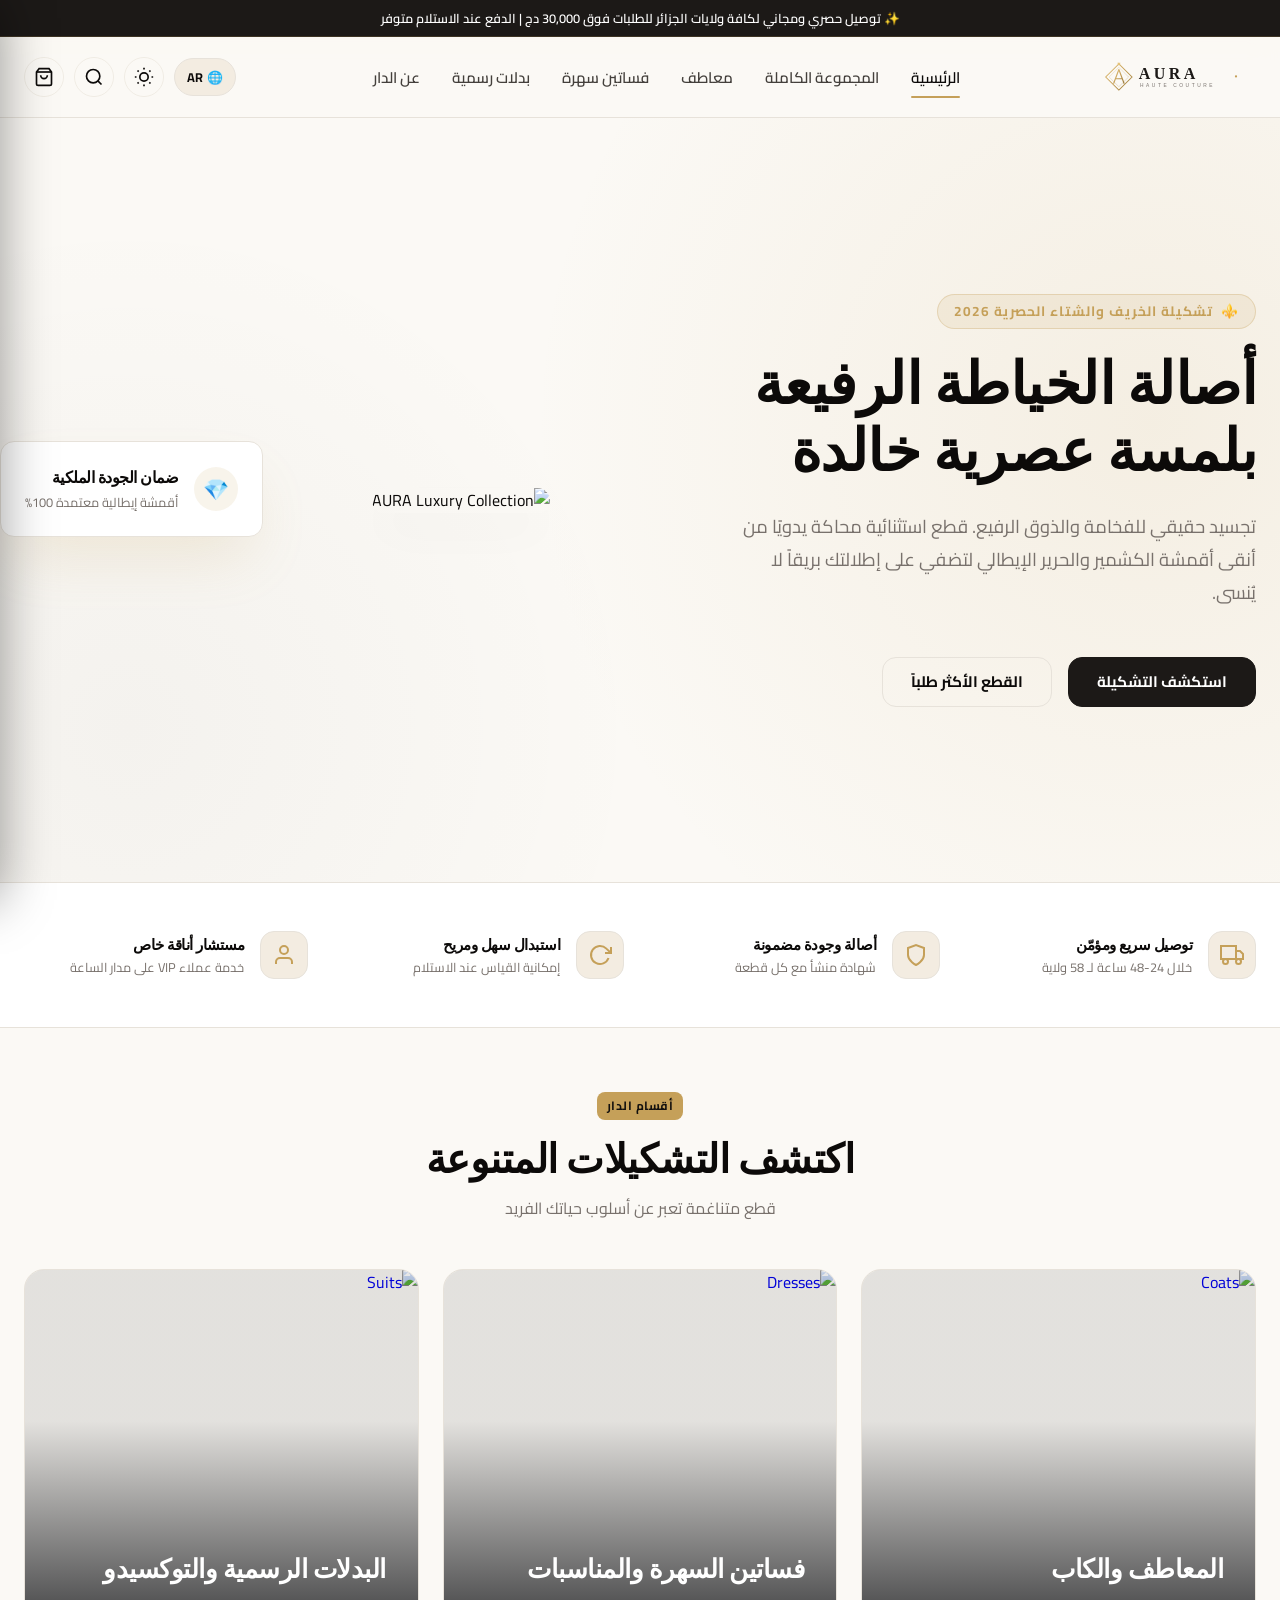
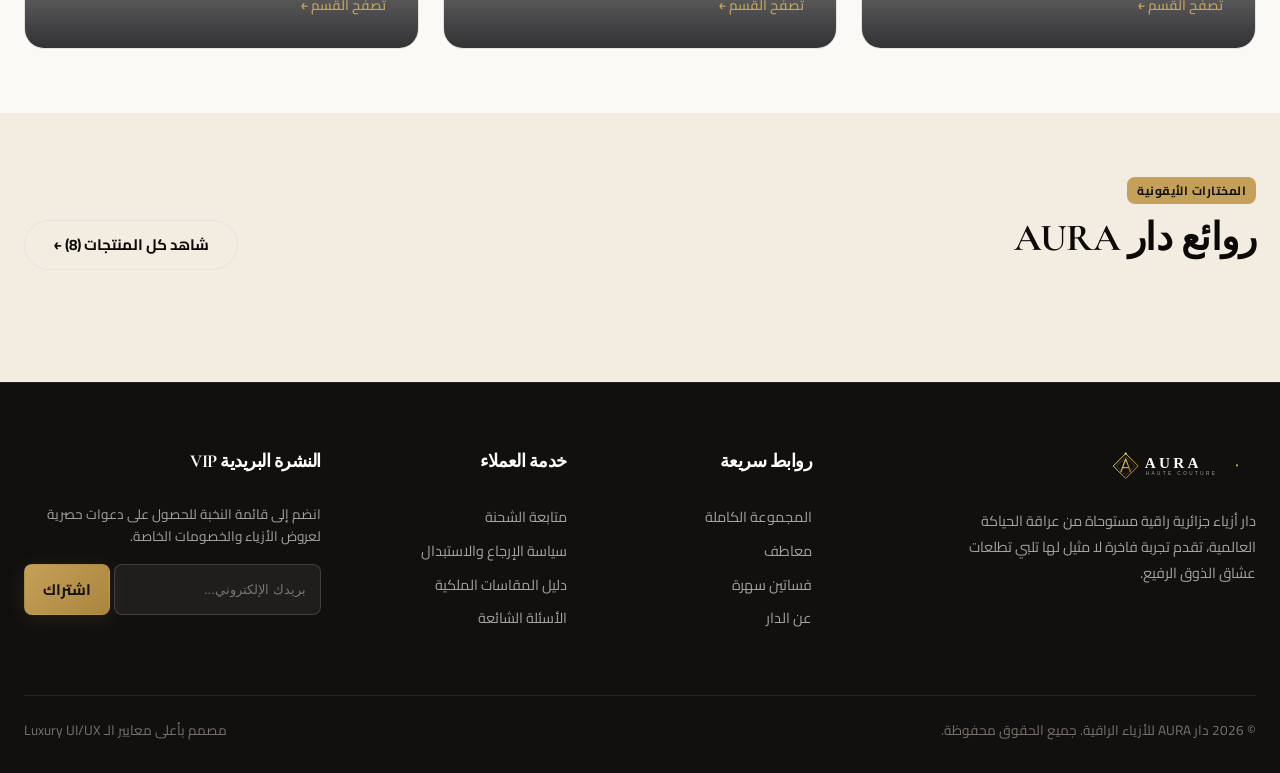
==== commit 86be45d6: "fix(i18n): fix UTF-8 encoding without BOM, add AR/EN/FR language switcher and dark/light mode" ====
--- a/index.html
+++ b/index.html
@@ -1,542 +1,14 @@
-﻿<!DOCTYPE html>
+<!DOCTYPE html>
 <html lang="ar" dir="rtl" data-theme="light">
 <head>
   <meta charset="UTF-8">
   <meta name="viewport" content="width=device-width, initial-scale=1.0">
-  <title>AURA Haute Couture â€” Ø¯Ø§Ø± Ø§Ù„Ø£Ø²ÙŠØ§Ø¡ Ø§Ù„Ø±Ø§Ù‚ÙŠØ©</title>
+  <title>AURA Haute Couture — دار الأزياء الراقية</title>
   <link rel="preconnect" href="https://fonts.googleapis.com">
   <link rel="preconnect" href="https://fonts.gstatic.com" crossorigin>
   <link href="https://fonts.googleapis.com/css2?family=Cairo:wght@400;500;600;700;800&family=Cormorant+Garamond:ital,wght@0,600;0,700;1,600&family=Montserrat:wght@400;500;600;700&family=JetBrains+Mono:wght@500;700&display=swap" rel="stylesheet">
+  <link rel="stylesheet" href="./css/main.css">
   <style>
-:root {
-  /* Design Tokens from ui-ux-pro-max luxury-fashion */
-  --color-primary: #1C1917;
-  --color-on-primary: #FFFFFF;
-  --color-secondary: #44403C;
-  --color-on-secondary: #FFFFFF;
-  --color-accent: #C5A059;
-  --color-accent-hover: #AA853E;
-  --color-accent-soft: rgba(197, 160, 89, 0.12);
-  --color-background: #FBF9F5;
-  --color-foreground: #0C0A09;
-  --color-card: #FFFFFF;
-  --color-card-foreground: #0C0A09;
-  --color-muted: #F3ECE1;
-  --color-muted-foreground: #78716C;
-  --color-border: #E7E2DA;
-  --color-border-subtle: #F0ECE4;
-  --color-destructive: #DC2626;
-
-  /* Typography */
-  --font-serif: 'Cormorant Garamond', 'Cinzel', serif;
-  --font-sans: 'Cairo', 'Montserrat', -apple-system, BlinkMacSystemFont, sans-serif;
-  --font-mono: 'JetBrains Mono', monospace;
-
-  /* Spacing Scale (8dp luxury rhythm) */
-  --space-xs: 4px;
-  --space-sm: 8px;
-  --space-md: 16px;
-  --space-lg: 24px;
-  --space-xl: 32px;
-  --space-2xl: 48px;
-  --space-3xl: 64px;
-
-  /* Elevations & Shadows */
-  --shadow-sm: 0 2px 8px rgba(28, 25, 23, 0.04);
-  --shadow-md: 0 10px 25px -5px rgba(28, 25, 23, 0.07);
-  --shadow-lg: 0 20px 45px -10px rgba(28, 25, 23, 0.12);
-  --shadow-luxury: 0 30px 60px -15px rgba(197, 160, 89, 0.2);
-
-  /* Radii */
-  --radius-sm: 8px;
-  --radius-md: 14px;
-  --radius-lg: 20px;
-  --radius-full: 9999px;
-
-  /* Transition curves */
-  --transition-smooth: all 0.35s cubic-bezier(0.16, 1, 0.3, 1);
-  --transition-fast: all 0.2s ease;
-}
-
-/* Dark Mode Overrides */
-[data-theme="dark"] {
-  --color-primary: #FBF9F5;
-  --color-on-primary: #1C1917;
-  --color-secondary: #D6D3D1;
-  --color-on-secondary: #1C1917;
-  --color-accent: #E5C378;
-  --color-accent-hover: #D4AF37;
-  --color-accent-soft: rgba(229, 195, 120, 0.14);
-  --color-background: #0E0F12;
-  --color-foreground: #F8FAF8;
-  --color-card: #16181D;
-  --color-card-foreground: #F8FAF8;
-  --color-muted: #1F222A;
-  --color-muted-foreground: #A1A1AA;
-  --color-border: #272B35;
-  --color-border-subtle: #1E2129;
-  --shadow-sm: 0 2px 8px rgba(0, 0, 0, 0.4);
-  --shadow-md: 0 10px 25px -5px rgba(0, 0, 0, 0.6);
-  --shadow-lg: 0 20px 45px -10px rgba(0, 0, 0, 0.8);
-}
-
-/* Base reset */
-*, *::before, *::after {
-  box-sizing: border-box;
-  margin: 0;
-  padding: 0;
-}
-
-html {
-  font-size: 16px;
-  scroll-behavior: smooth;
-}
-
-body {
-  font-family: var(--font-sans);
-  background-color: var(--color-background);
-  color: var(--color-foreground);
-  line-height: 1.6;
-  direction: rtl;
-  text-align: right;
-  overflow-x: hidden;
-  transition: background-color 0.3s ease, color 0.3s ease;
-}
-
-/* Typography Utilities */
-h1, h2, h3, h4, .font-serif {
-  font-family: var(--font-serif);
-  font-weight: 700;
-  letter-spacing: -0.5px;
-}
-
-.text-accent { color: var(--color-accent); }
-.text-muted { color: var(--color-muted-foreground); }
-
-/* Common Buttons */
-.btn {
-  display: inline-flex;
-  align-items: center;
-  justify-content: center;
-  gap: var(--space-sm);
-  padding: 12px 28px;
-  border-radius: var(--radius-md);
-  font-weight: 700;
-  font-size: 0.95rem;
-  cursor: pointer;
-  border: 1px solid transparent;
-  transition: var(--transition-smooth);
-  text-decoration: none;
-  font-family: var(--font-sans);
-}
-
-.btn-primary {
-  background: var(--color-primary);
-  color: var(--color-on-primary);
-  border-color: var(--color-primary);
-}
-
-.btn-primary:hover {
-  background: var(--color-accent);
-  border-color: var(--color-accent);
-  color: #12100E;
-  transform: translateY(-2px);
-  box-shadow: var(--shadow-luxury);
-}
-
-.btn-accent {
-  background: linear-gradient(135deg, var(--color-accent), var(--color-accent-hover));
-  color: #12100E;
-  box-shadow: 0 4px 20px var(--color-accent-soft);
-}
-
-.btn-accent:hover {
-  transform: translateY(-2px);
-  box-shadow: 0 8px 25px rgba(197, 160, 89, 0.35);
-}
-
-.btn-outline {
-  background: transparent;
-  border-color: var(--color-border);
-  color: var(--color-foreground);
-}
-
-.btn-outline:hover {
-  background: var(--color-muted);
-  border-color: var(--color-accent);
-  color: var(--color-accent);
-}
-
-.btn-icon {
-  width: 42px;
-  height: 42px;
-  padding: 0;
-  border-radius: var(--radius-full);
-  display: inline-grid;
-  place-items: center;
-  background: transparent;
-  border: 1px solid var(--color-border-subtle);
-  color: var(--color-foreground);
-  cursor: pointer;
-  transition: var(--transition-fast);
-}
-
-.btn-icon:hover {
-  background: var(--color-muted);
-  color: var(--color-accent);
-  border-color: var(--color-accent);
-}
-
-/* Container */
-.container {
-  width: 100%;
-  max-width: 1280px;
-  margin: 0 auto;
-  padding: 0 var(--space-lg);
-}
-
-/* Header & Nav */
-.site-header {
-  position: sticky;
-  top: 0;
-  background: rgba(251, 249, 245, 0.88);
-  backdrop-filter: blur(14px);
-  border-bottom: 1px solid var(--color-border);
-  z-index: 500;
-  transition: var(--transition-fast);
-}
-
-[data-theme="dark"] .site-header {
-  background: rgba(14, 15, 18, 0.88);
-}
-
-.header-inner {
-  display: flex;
-  justify-content: space-between;
-  align-items: center;
-  height: 80px;
-}
-
-.site-logo {
-  display: flex;
-  align-items: center;
-  text-decoration: none;
-}
-
-.site-logo img, .site-logo svg {
-  height: 42px;
-  width: auto;
-}
-
-.main-nav {
-  display: flex;
-  align-items: center;
-  gap: var(--space-xl);
-  list-style: none;
-}
-
-.main-nav a {
-  color: var(--color-secondary);
-  text-decoration: none;
-  font-weight: 600;
-  font-size: 0.95rem;
-  position: relative;
-  transition: color 0.2s;
-  padding: 6px 0;
-}
-
-.main-nav a:hover, .main-nav a.active {
-  color: var(--color-foreground);
-}
-
-.main-nav a.active::after {
-  content: '';
-  position: absolute;
-  bottom: 0;
-  right: 0;
-  width: 100%;
-  height: 2px;
-  background: var(--color-accent);
-  border-radius: 2px;
-}
-
-.header-tools {
-  display: flex;
-  align-items: center;
-  gap: var(--space-md);
-}
-
-.cart-trigger {
-  position: relative;
-}
-
-.cart-count {
-  position: absolute;
-  top: -4px;
-  left: -4px;
-  background: var(--color-accent);
-  color: #12100E;
-  font-weight: 800;
-  font-size: 0.7rem;
-  width: 20px;
-  height: 20px;
-  border-radius: var(--radius-full);
-  display: grid;
-  place-items: center;
-  box-shadow: 0 2px 6px rgba(0,0,0,0.15);
-}
-
-/* Badge tags */
-.badge {
-  display: inline-flex;
-  align-items: center;
-  padding: 4px 10px;
-  border-radius: var(--radius-sm);
-  font-size: 0.75rem;
-  font-weight: 700;
-  letter-spacing: 0.5px;
-  text-transform: uppercase;
-}
-
-.badge-gold {
-  background: var(--color-accent);
-  color: #12100E;
-}
-
-.badge-dark {
-  background: rgba(18, 16, 14, 0.85);
-  color: #FFFFFF;
-}
-
-/* Card item */
-.product-card {
-  background: var(--color-card);
-  border: 1px solid var(--color-border);
-  border-radius: var(--radius-lg);
-  overflow: hidden;
-  transition: var(--transition-smooth);
-  display: flex;
-  flex-direction: column;
-  position: relative;
-}
-
-.product-card:hover {
-  transform: translateY(-8px);
-  box-shadow: var(--shadow-lg);
-  border-color: var(--color-accent);
-}
-
-.product-thumb {
-  position: relative;
-  aspect-ratio: 3 / 4;
-  overflow: hidden;
-  background: var(--color-muted);
-}
-
-.product-thumb img {
-  width: 100%;
-  height: 100%;
-  object-fit: cover;
-  transition: transform 0.6s cubic-bezier(0.16, 1, 0.3, 1);
-}
-
-.product-card:hover .product-thumb img {
-  transform: scale(1.06);
-}
-
-.product-body {
-  padding: var(--space-lg);
-  display: flex;
-  flex-direction: column;
-  flex-grow: 1;
-}
-
-.product-cat {
-  font-size: 0.75rem;
-  font-weight: 700;
-  color: var(--color-accent);
-  letter-spacing: 1px;
-  margin-bottom: var(--space-xs);
-  text-transform: uppercase;
-}
-
-.product-title {
-  font-family: var(--font-sans);
-  font-size: 1.1rem;
-  font-weight: 700;
-  color: var(--color-foreground);
-  margin-bottom: var(--space-sm);
-  line-height: 1.4;
-  display: -webkit-box;
-  -webkit-line-clamp: 2;
-  -webkit-box-orient: vertical;
-  overflow: hidden;
-}
-
-.product-price {
-  font-family: var(--font-mono);
-  font-weight: 700;
-  font-size: 1.2rem;
-  color: var(--color-foreground);
-  margin-top: auto;
-  display: flex;
-  align-items: baseline;
-  gap: var(--space-sm);
-}
-
-.product-old-price {
-  font-size: 0.85rem;
-  color: var(--color-muted-foreground);
-  text-decoration: line-through;
-  font-weight: 400;
-}
-
-/* Off-canvas Cart Drawer */
-.cart-drawer-overlay {
-  position: fixed;
-  inset: 0;
-  background: rgba(0, 0, 0, 0.6);
-  backdrop-filter: blur(4px);
-  opacity: 0;
-  visibility: hidden;
-  transition: var(--transition-fast);
-  z-index: 998;
-}
-
-.cart-drawer-overlay.active {
-  opacity: 1;
-  visibility: visible;
-}
-
-.cart-drawer {
-  position: fixed;
-  top: 0;
-  left: 0;
-  width: 100%;
-  max-width: 440px;
-  height: 100vh;
-  background: var(--color-card);
-  box-shadow: -10px 0 40px rgba(0,0,0,0.3);
-  z-index: 999;
-  transform: translateX(-100%);
-  transition: var(--transition-smooth);
-  display: flex;
-  flex-direction: column;
-}
-
-.cart-drawer.active {
-  transform: translateX(0);
-}
-
-.cart-drawer-header {
-  padding: var(--space-lg);
-  border-bottom: 1px solid var(--color-border);
-  display: flex;
-  justify-content: space-between;
-  align-items: center;
-}
-
-.cart-items-list {
-  flex-grow: 1;
-  overflow-y: auto;
-  padding: var(--space-lg);
-  display: flex;
-  flex-direction: column;
-  gap: var(--space-md);
-}
-
-.cart-item-row {
-  display: flex;
-  gap: var(--space-md);
-  align-items: center;
-  padding-bottom: var(--space-md);
-  border-bottom: 1px solid var(--color-border-subtle);
-}
-
-.cart-item-img {
-  width: 70px;
-  height: 85px;
-  border-radius: var(--radius-sm);
-  object-fit: cover;
-  background: var(--color-muted);
-}
-
-.cart-item-info {
-  flex-grow: 1;
-}
-
-.cart-drawer-footer {
-  padding: var(--space-lg);
-  border-top: 1px solid var(--color-border);
-  background: var(--color-muted);
-}
-
-/* Footer */
-.site-footer {
-  background: #11100F;
-  color: #D6D3D1;
-  padding: var(--space-3xl) 0 var(--space-xl);
-  border-top: 1px solid rgba(255, 255, 255, 0.08);
-}
-
-.footer-grid {
-  display: grid;
-  grid-template-columns: 2fr 1fr 1fr 1.5fr;
-  gap: var(--space-2xl);
-  margin-bottom: var(--space-3xl);
-}
-
-.footer-col h4 {
-  color: #FFFFFF;
-  font-size: 1.15rem;
-  margin-bottom: var(--space-lg);
-  position: relative;
-  padding-bottom: var(--space-xs);
-}
-
-.footer-col ul {
-  list-style: none;
-  display: flex;
-  flex-direction: column;
-  gap: var(--space-sm);
-}
-
-.footer-col a {
-  color: #A8A29E;
-  text-decoration: none;
-  font-size: 0.9rem;
-  transition: color 0.2s;
-}
-
-.footer-col a:hover {
-  color: var(--color-accent);
-}
-
-.footer-bottom {
-  padding-top: var(--space-lg);
-  border-top: 1px solid rgba(255, 255, 255, 0.08);
-  display: flex;
-  justify-content: space-between;
-  align-items: center;
-  font-size: 0.85rem;
-  color: #78716C;
-}
-
-/* Responsive */
-@media (max-width: 992px) {
-  .footer-grid { grid-template-columns: 1fr 1fr; }
-  .main-nav { display: none; }
-}
-
-@media (max-width: 640px) {
-  .footer-grid { grid-template-columns: 1fr; }
-  .header-inner { height: 68px; }
-  .container { padding: 0 var(--space-md); }
-}
-
-</style>
-  <style>
-    /* Hero Section Specifics */
     .hero-fullscreen {
       min-height: 85vh;
       display: flex;
@@ -571,8 +43,8 @@
     }
 
     .hero-h1 {
-      font-size: 3.8rem;
-      line-height: 1.1;
+      font-size: 3.6rem;
+      line-height: 1.15;
       color: var(--color-foreground);
       margin-bottom: var(--space-lg);
       font-weight: 700;
@@ -601,7 +73,7 @@
     .floating-accent-card {
       position: absolute;
       bottom: -24px;
-      right: -24px;
+      inset-inline-end: -24px;
       background: var(--color-card);
       border: 1px solid var(--color-border);
       padding: var(--space-lg);
@@ -613,7 +85,6 @@
       backdrop-filter: blur(12px);
     }
 
-    /* Pillars Features */
     .features-ribbon {
       padding: var(--space-2xl) 0;
       background: var(--color-card);
@@ -644,7 +115,6 @@
       flex-shrink: 0;
     }
 
-    /* Category Explorer Cards */
     .cat-explorer-grid {
       display: grid;
       grid-template-columns: repeat(3, 1fr);
@@ -712,7 +182,7 @@
       .ribbon-grid { grid-template-columns: 1fr 1fr; }
       .cat-explorer-grid { grid-template-columns: 1fr; }
       .hero-h1 { font-size: 2.6rem; }
-      .floating-accent-card { right: 12px; bottom: 12px; }
+      .floating-accent-card { inset-inline-end: 12px; bottom: 12px; }
     }
   </style>
 </head>
@@ -720,40 +190,45 @@
 
   <!-- Top Announcement Bar -->
   <aside style="background: var(--color-primary); color: #fff; padding: 8px 16px; font-size: 0.8rem; text-align: center; font-weight: 600; border-bottom: 1px solid rgba(197, 160, 89, 0.2);">
-    <span>âœ¨ ØªÙˆØµÙŠÙ„ Ø­ØµØ±ÙŠ ÙˆÙ…Ø¬Ø§Ù†ÙŠ Ù„ÙƒØ§ÙØ© ÙˆÙ„Ø§ÙŠØ§Øª Ø§Ù„Ø¬Ø²Ø§Ø¦Ø± Ù„Ù„Ø·Ù„Ø¨Ø§Øª ÙÙˆÙ‚ 30,000 Ø¯Ø¬ | Ø§Ù„Ø¯ÙØ¹ Ø¹Ù†Ø¯ Ø§Ù„Ø§Ø³ØªÙ„Ø§Ù… Ù…ØªÙˆÙØ±</span>
+    <span data-i18n="announcement">✨ توصيل حصري ومجاني لكافة ولايات الجزائر للطلبات فوق 30,000 دج | الدفع عند الاستلام متوفر</span>
   </aside>
 
   <!-- Site Header -->
   <header class="site-header">
     <div class="container header-inner">
       <a href="index.html" class="site-logo">
-        <img src="./assets/icons/logo.svg" alt="AURA Haute Couture Logo">
+        <img src="./assets/icons/logo.svg" alt="AURA Logo">
       </a>
 
       <nav>
         <ul class="main-nav">
-          <li><a href="index.html" class="active">Ø§Ù„Ø±Ø¦ÙŠØ³ÙŠØ©</a></li>
-          <li><a href="catalog.html">Ø§Ù„Ù…Ø¬Ù…ÙˆØ¹Ø© Ø§Ù„ÙƒØ§Ù…Ù„Ø©</a></li>
-          <li><a href="catalog.html?category=coats">Ù…Ø¹Ø§Ø·Ù</a></li>
-          <li><a href="catalog.html?category=dresses">ÙØ³Ø§ØªÙŠÙ† Ø³Ù‡Ø±Ø©</a></li>
-          <li><a href="catalog.html?category=suits">Ø¨Ø¯Ù„Ø§Øª Ø±Ø³Ù…ÙŠØ©</a></li>
-          <li><a href="about.html">Ø¹Ù† Ø§Ù„Ø¯Ø§Ø±</a></li>
+          <li><a href="index.html" class="active" data-i18n="nav.home">الرئيسية</a></li>
+          <li><a href="catalog.html" data-i18n="nav.catalog">المجموعة الكاملة</a></li>
+          <li><a href="catalog.html?category=coats" data-i18n="nav.coats">معاطف</a></li>
+          <li><a href="catalog.html?category=dresses" data-i18n="nav.dresses">فساتين سهرة</a></li>
+          <li><a href="catalog.html?category=suits" data-i18n="nav.suits">بدلات رسمية</a></li>
+          <li><a href="about.html" data-i18n="nav.about">عن الدار</a></li>
         </ul>
       </nav>
 
       <div class="header-tools">
-        <!-- Theme Toggle -->
-        <button class="btn-icon theme-toggle" title="ØªØºÙŠÙŠØ± Ø§Ù„Ù…Ø¸Ù‡Ø± (ÙØ§ØªØ­ / Ø¯Ø§ÙƒÙ†)">
+        <!-- Language Switcher Button (AR / EN / FR) -->
+        <button class="lang-select-btn" title="تغيير اللغة / Change Language / Changer la langue">
+          🌐 <span class="current-lang">AR</span>
+        </button>
+
+        <!-- Theme Toggle (Dark / Light) -->
+        <button class="btn-icon theme-toggle" title="تبديل الوضع الليلي / النهاري">
           <svg width="20" height="20" viewBox="0 0 24 24" fill="none" stroke="currentColor" stroke-width="2"><circle cx="12" cy="12" r="5"/><path d="M12 1v2M12 21v2M4.22 4.22l1.42 1.42M18.36 18.36l1.42 1.42M1 12h2M21 12h2M4.22 19.78l1.42-1.42M18.36 5.64l1.42-1.42"/></svg>
         </button>
 
         <!-- Search button -->
-        <a href="catalog.html" class="btn-icon" title="Ø¨Ø­Ø« ÙÙŠ Ø§Ù„Ù…ØªØ¬Ø±">
+        <a href="catalog.html" class="btn-icon" title="بحث">
           <svg width="20" height="20" viewBox="0 0 24 24" fill="none" stroke="currentColor" stroke-width="2"><circle cx="11" cy="11" r="8"/><line x1="21" y1="21" x2="16.65" y2="16.65"/></svg>
         </a>
 
         <!-- Cart Trigger -->
-        <button class="btn-icon cart-trigger" title="Ø­Ù‚ÙŠØ¨Ø© Ø§Ù„ØªØ³ÙˆÙ‚">
+        <button class="btn-icon cart-trigger" title="حقيبة التسوق">
           <span class="cart-count">0</span>
           <svg width="20" height="20" viewBox="0 0 24 24" fill="none" stroke="currentColor" stroke-width="2"><path d="M6 2L3 6v14a2 2 0 0 0 2 2h14a2 2 0 0 0 2-2V6l-3-4z"/><line x1="3" y1="6" x2="21" y2="6"/><path d="M16 10a4 4 0 0 1-8 0"/></svg>
         </button>
@@ -767,18 +242,17 @@
       <div class="container hero-content-grid">
         <div>
           <div class="hero-tag">
-            <span>âšœï¸</span> ØªØ´ÙƒÙŠÙ„Ø© Ø§Ù„Ø®Ø±ÙŠÙ ÙˆØ§Ù„Ø´ØªØ§Ø¡ Ø§Ù„Ø­ØµØ±ÙŠØ© 2026
-          </div>
-          <h1 class="hero-h1">Ø£ØµØ§Ù„Ø© Ø§Ù„Ø®ÙŠØ§Ø·Ø© Ø§Ù„Ø±ÙÙŠØ¹Ø© Ø¨Ù„Ù…Ø³Ø© Ø¹ØµØ±ÙŠØ© Ø®Ø§Ù„Ø¯Ø©</h1>
-          <p class="hero-desc">
-            ØªØ¬Ø³ÙŠØ¯ Ø­Ù‚ÙŠÙ‚ÙŠ Ù„Ù„ÙØ®Ø§Ù…Ø© ÙˆØ§Ù„Ø°ÙˆÙ‚ Ø§Ù„Ø±ÙÙŠØ¹. Ù‚Ø·Ø¹ Ø§Ø³ØªØ«Ù†Ø§Ø¦ÙŠØ© Ù…Ø­Ø§ÙƒØ© ÙŠØ¯ÙˆÙŠÙ‹Ø§ Ù…Ù† Ø£Ù†Ù‚Ù‰ Ø£Ù‚Ù…Ø´Ø© Ø§Ù„ÙƒØ´Ù…ÙŠØ± ÙˆØ§Ù„Ø­Ø±ÙŠØ± Ø§Ù„Ø¥ÙŠØ·Ø§Ù„ÙŠ Ù„ØªØ¶ÙÙŠ Ø¹Ù„Ù‰ Ø¥Ø·Ù„Ø§Ù„ØªÙƒ Ø¨Ø±ÙŠÙ‚Ø§Ù‹ Ù„Ø§ ÙŠÙÙ†Ø³Ù‰.
+            <span>⚜️</span> <span data-i18n="hero.tag">تشكيلة الخريف والشتاء الحصرية 2026</span>
+          </div>
+          <h1 class="hero-h1" data-i18n="hero.title">أصالة الخياطة الرفيعة بلمسة عصرية خالدة</h1>
+          <p class="hero-desc" data-i18n="hero.desc">
+            تجسيد حقيقي للفخامة والذوق الرفيع. قطع استثنائية محاكة يدويًا من أنقى أقمشة الكشمير والحرير الإيطالي لتضفي على إطلالتك بريقاً لا يُنسى.
           </p>
           <div style="display: flex; gap: var(--space-md); flex-wrap: wrap;">
-            <a href="catalog.html" class="btn btn-primary">
-              Ø§Ø³ØªÙƒØ´Ù Ø§Ù„ØªØ´ÙƒÙŠÙ„Ø©
-              <svg width="18" height="18" viewBox="0 0 24 24" fill="none" stroke="currentColor" stroke-width="2"><line x1="19" y1="12" x2="5" y2="12"/><polyline points="12 19 5 12 12 5"/></svg>
+            <a href="catalog.html" class="btn btn-primary" data-i18n="hero.ctaPrimary">
+              استكشف التشكيلة
             </a>
-            <a href="#featured-section" class="btn btn-outline">Ø§Ù„Ù‚Ø·Ø¹ Ø§Ù„Ø£ÙƒØ«Ø± Ø·Ù„Ø¨Ø§Ù‹</a>
+            <a href="#featured-section" class="btn btn-outline" data-i18n="hero.ctaSecondary">القطع الأكثر طلباً</a>
           </div>
         </div>
 
@@ -786,11 +260,11 @@
           <img src="https://images.unsplash.com/photo-1490481651871-ab68de25d43d?q=80&w=1000&auto=format&fit=crop" alt="AURA Luxury Collection" class="hero-main-img">
           <div class="floating-accent-card">
             <div style="width: 44px; height: 44px; border-radius: 50%; background: var(--color-accent-soft); display: grid; place-items: center; color: var(--color-accent); font-size: 1.3rem;">
-              ðŸ’Ž
+              💎
             </div>
             <div>
-              <h4 style="font-size: 1rem; font-weight: 700;">Ø¶Ù…Ø§Ù† Ø§Ù„Ø¬ÙˆØ¯Ø© Ø§Ù„Ù…Ù„ÙƒÙŠØ©</h4>
-              <p style="font-size: 0.8rem; color: var(--color-muted-foreground);">Ø£Ù‚Ù…Ø´Ø© Ø¥ÙŠØ·Ø§Ù„ÙŠØ© Ù…Ø¹ØªÙ…Ø¯Ø© 100%</p>
+              <h4 style="font-size: 1rem; font-weight: 700;" data-i18n="hero.badgeTitle">ضمان الجودة الملكية</h4>
+              <p style="font-size: 0.8rem; color: var(--color-muted-foreground);" data-i18n="hero.badgeSubtitle">أقمشة إيطالية معتمدة 100%</p>
             </div>
           </div>
         </div>
@@ -805,8 +279,8 @@
             <svg width="24" height="24" viewBox="0 0 24 24" fill="none" stroke="currentColor" stroke-width="2"><rect x="1" y="3" width="15" height="13"/><polygon points="16 8 20 8 23 11 23 16 16 16 16 8"/><circle cx="5.5" cy="18.5" r="2.5"/><circle cx="18.5" cy="18.5" r="2.5"/></svg>
           </div>
           <div>
-            <h4 style="font-size: 0.95rem; font-weight: 700;">ØªÙˆØµÙŠÙ„ Ø³Ø±ÙŠØ¹ ÙˆÙ…Ø¤Ù…Ù‘Ù†</h4>
-            <p style="font-size: 0.8rem; color: var(--color-muted-foreground);">Ø®Ù„Ø§Ù„ 24-48 Ø³Ø§Ø¹Ø© Ù„Ù€ 58 ÙˆÙ„Ø§ÙŠØ©</p>
+            <h4 style="font-size: 0.95rem; font-weight: 700;" data-i18n="features.deliveryTitle">توصيل سريع ومؤمّن</h4>
+            <p style="font-size: 0.8rem; color: var(--color-muted-foreground);" data-i18n="features.deliveryDesc">خلال 24-48 ساعة لـ 58 ولاية</p>
           </div>
         </div>
 
@@ -815,8 +289,8 @@
             <svg width="24" height="24" viewBox="0 0 24 24" fill="none" stroke="currentColor" stroke-width="2"><path d="M12 22s8-4 8-10V5l-8-3-8 3v7c0 6 8 10 8 10z"/></svg>
           </div>
           <div>
-            <h4 style="font-size: 0.95rem; font-weight: 700;">Ø£ØµØ§Ù„Ø© ÙˆØ¬ÙˆØ¯Ø© Ù…Ø¶Ù…ÙˆÙ†Ø©</h4>
-            <p style="font-size: 0.8rem; color: var(--color-muted-foreground);">Ø´Ù‡Ø§Ø¯Ø© Ù…Ù†Ø´Ø£ Ù…Ø¹ ÙƒÙ„ Ù‚Ø·Ø¹Ø©</p>
+            <h4 style="font-size: 0.95rem; font-weight: 700;" data-i18n="features.qualityTitle">أصالة وجودة مضمونة</h4>
+            <p style="font-size: 0.8rem; color: var(--color-muted-foreground);" data-i18n="features.qualityDesc">شهادة منشأ مع كل قطعة</p>
           </div>
         </div>
 
@@ -825,8 +299,8 @@
             <svg width="24" height="24" viewBox="0 0 24 24" fill="none" stroke="currentColor" stroke-width="2"><polyline points="23 4 23 10 17 10"/><path d="M20.49 15a9 9 0 1 1-2.12-9.36L23 10"/></svg>
           </div>
           <div>
-            <h4 style="font-size: 0.95rem; font-weight: 700;">Ø§Ø³ØªØ¨Ø¯Ø§Ù„ Ø³Ù‡Ù„ ÙˆÙ…Ø±ÙŠØ­</h4>
-            <p style="font-size: 0.8rem; color: var(--color-muted-foreground);">Ø¥Ù…ÙƒØ§Ù†ÙŠØ© Ø§Ù„Ù‚ÙŠØ§Ø³ Ø¹Ù†Ø¯ Ø§Ù„Ø§Ø³ØªÙ„Ø§Ù…</p>
+            <h4 style="font-size: 0.95rem; font-weight: 700;" data-i18n="features.returnsTitle">استبدال سهل ومريح</h4>
+            <p style="font-size: 0.8rem; color: var(--color-muted-foreground);" data-i18n="features.returnsDesc">إمكانية القياس عند الاستلام</p>
           </div>
         </div>
 
@@ -835,8 +309,8 @@
             <svg width="24" height="24" viewBox="0 0 24 24" fill="none" stroke="currentColor" stroke-width="2"><path d="M20 21v-2a4 4 0 0 0-4-4H8a4 4 0 0 0-4 4v2"/><circle cx="12" cy="7" r="4"/></svg>
           </div>
           <div>
-            <h4 style="font-size: 0.95rem; font-weight: 700;">Ù…Ø³ØªØ´Ø§Ø± Ø£Ù†Ø§Ù‚Ø© Ø®Ø§Øµ</h4>
-            <p style="font-size: 0.8rem; color: var(--color-muted-foreground);">Ø®Ø¯Ù…Ø© Ø¹Ù…Ù„Ø§Ø¡ VIP Ø¹Ù„Ù‰ Ù…Ø¯Ø§Ø± Ø§Ù„Ø³Ø§Ø¹Ø©</p>
+            <h4 style="font-size: 0.95rem; font-weight: 700;" data-i18n="features.stylistTitle">مستشار أناقة خاص</h4>
+            <p style="font-size: 0.8rem; color: var(--color-muted-foreground);" data-i18n="features.stylistDesc">خدمة عملاء VIP على مدار الساعة</p>
           </div>
         </div>
       </div>
@@ -846,33 +320,33 @@
     <section style="padding: var(--space-3xl) 0;">
       <div class="container">
         <div style="text-align: center; max-width: 600px; margin: 0 auto;">
-          <span class="badge badge-gold" style="margin-bottom: var(--space-sm);">Ø£Ù‚Ø³Ø§Ù… Ø§Ù„Ø¯Ø§Ø±</span>
-          <h2 style="font-size: 2.5rem; margin-bottom: var(--space-xs);">Ø§ÙƒØªØ´Ù Ø§Ù„ØªØ´ÙƒÙŠÙ„Ø§Øª Ø§Ù„Ù…ØªÙ†ÙˆØ¹Ø©</h2>
-          <p class="text-muted">Ù‚Ø·Ø¹ Ù…ØªÙ†Ø§ØºÙ…Ø© ØªØ¹Ø¨Ø± Ø¹Ù† Ø£Ø³Ù„ÙˆØ¨ Ø­ÙŠØ§ØªÙƒ Ø§Ù„ÙØ±ÙŠØ¯</p>
+          <span class="badge badge-gold" style="margin-bottom: var(--space-sm);" data-i18n="categories.badge">أقسام الدار</span>
+          <h2 style="font-size: 2.5rem; margin-bottom: var(--space-xs);" data-i18n="categories.title">اكتشف التشكيلات المتنوعة</h2>
+          <p class="text-muted" data-i18n="categories.desc">قطع متناغمة تعبر عن أسلوب حياتك الفريد</p>
         </div>
 
         <div class="cat-explorer-grid">
           <a href="catalog.html?category=coats" class="cat-card-interactive">
-            <img src="https://images.unsplash.com/photo-1539109136881-3be0616acf4b?q=80&w=600&auto=format&fit=crop" alt="Ø§Ù„Ù…Ø¹Ø§Ø·Ù Ø§Ù„ÙØ§Ø®Ø±Ø©">
+            <img src="https://images.unsplash.com/photo-1539109136881-3be0616acf4b?q=80&w=600&auto=format&fit=crop" alt="Coats">
             <div class="cat-card-content">
-              <h3>Ø§Ù„Ù…Ø¹Ø§Ø·Ù ÙˆØ§Ù„ÙƒØ§Ø¨</h3>
-              <span>ØªØµÙØ­ Ø§Ù„Ù‚Ø³Ù… â†</span>
+              <h3 data-i18n="categories.coats">المعاطف والكاب</h3>
+              <span data-i18n="categories.browse">تصفح القسم ←</span>
             </div>
           </a>
 
           <a href="catalog.html?category=dresses" class="cat-card-interactive">
-            <img src="https://images.unsplash.com/photo-1515886657613-9f3515b0c78f?q=80&w=600&auto=format&fit=crop" alt="ÙØ³Ø§ØªÙŠÙ† Ø§Ù„Ø³Ù‡Ø±Ø©">
+            <img src="https://images.unsplash.com/photo-1515886657613-9f3515b0c78f?q=80&w=600&auto=format&fit=crop" alt="Dresses">
             <div class="cat-card-content">
-              <h3>ÙØ³Ø§ØªÙŠÙ† Ø§Ù„Ø³Ù‡Ø±Ø© ÙˆØ§Ù„Ù…Ù†Ø§Ø³Ø¨Ø§Øª</h3>
-              <span>ØªØµÙØ­ Ø§Ù„Ù‚Ø³Ù… â†</span>
+              <h3 data-i18n="categories.dresses">فساتين السهرة والمناسبات</h3>
+              <span data-i18n="categories.browse">تصفح القسم ←</span>
             </div>
           </a>
 
           <a href="catalog.html?category=suits" class="cat-card-interactive">
-            <img src="https://images.unsplash.com/photo-1507679799987-c73779587ccf?q=80&w=600&auto=format&fit=crop" alt="Ø§Ù„Ø¨Ø¯Ù„Ø§Øª Ø§Ù„Ø±Ø³Ù…ÙŠØ©">
+            <img src="https://images.unsplash.com/photo-1507679799987-c73779587ccf?q=80&w=600&auto=format&fit=crop" alt="Suits">
             <div class="cat-card-content">
-              <h3>Ø§Ù„Ø¨Ø¯Ù„Ø§Øª Ø§Ù„Ø±Ø³Ù…ÙŠØ© ÙˆØ§Ù„ØªÙˆÙƒØ³ÙŠØ¯Ùˆ</h3>
-              <span>ØªØµÙØ­ Ø§Ù„Ù‚Ø³Ù… â†</span>
+              <h3 data-i18n="categories.suits">البدلات الرسمية والتوكسيدو</h3>
+              <span data-i18n="categories.browse">تصفح القسم ←</span>
             </div>
           </a>
         </div>
@@ -882,15 +356,15 @@
     <!-- Featured Products Grid -->
     <section id="featured-section" style="padding: var(--space-3xl) 0; background: var(--color-muted);">
       <div class="container">
-        <div style="display: flex; justify-content: space-between; align-items: flex-end; margin-bottom: var(--space-2xl);">
+        <div style="display: flex; justify-content: space-between; align-items: flex-end; margin-bottom: var(--space-2xl); flex-wrap:wrap; gap:16px;">
           <div>
-            <span class="badge badge-gold" style="margin-bottom: var(--space-xs);">Ø§Ù„Ù…Ø®ØªØ§Ø±Ø§Øª Ø§Ù„Ø£ÙŠÙ‚ÙˆÙ†ÙŠØ©</span>
-            <h2 style="font-size: 2.4rem;">Ø±ÙˆØ§Ø¦Ø¹ Ø¯Ø§Ø± AURA</h2>
-          </div>
-          <a href="catalog.html" class="btn btn-outline" style="border-radius: var(--radius-full);">Ø´Ø§Ù‡Ø¯ ÙƒÙ„ Ø§Ù„Ù…Ù†ØªØ¬Ø§Øª (8) â†</a>
-        </div>
-
-        <div class="product-cards-grid" id="featured-products-container" style="display: grid; grid-template-columns: repeat(4, 1fr); gap: var(--space-lg);">
+            <span class="badge badge-gold" style="margin-bottom: var(--space-xs);" data-i18n="featured.badge">المختارات الأيقونية</span>
+            <h2 style="font-size: 2.4rem;" data-i18n="featured.title">روائع دار AURA</h2>
+          </div>
+          <a href="catalog.html" class="btn btn-outline" style="border-radius: var(--radius-full);" data-i18n="featured.viewAll">شاهد كل المنتجات (8) ←</a>
+        </div>
+
+        <div class="product-cards-grid" id="featured-products-container" style="display: grid; grid-template-columns: repeat(auto-fill, minmax(260px, 1fr)); gap: var(--space-lg);">
           <!-- Rendered via JS -->
         </div>
       </div>
@@ -902,23 +376,21 @@
   <aside class="cart-drawer" id="cart-drawer">
     <div class="cart-drawer-header">
       <div style="display: flex; align-items: center; gap: var(--space-sm);">
-        <h3 style="font-size: 1.25rem;">Ø­Ù‚ÙŠØ¨Ø© Ø§Ù„Ù…Ø´ØªØ±ÙŠØ§Øª</h3>
+        <h3 style="font-size: 1.25rem;" data-i18n="cart.title">حقيبة المشتريات</h3>
         <span class="badge badge-gold cart-count">0</span>
       </div>
-      <button class="btn-icon" id="close-cart-btn" style="border:none;">âœ•</button>
+      <button class="btn-icon" id="close-cart-btn" style="border:none;">✕</button>
     </div>
 
-    <div class="cart-items-list" id="cart-items-list">
-      <!-- Items dynamically populated -->
-    </div>
+    <div class="cart-items-list" id="cart-items-list"></div>
 
     <div class="cart-drawer-footer">
       <div style="display: flex; justify-content: space-between; align-items: center; margin-bottom: var(--space-md);">
-        <span style="color: var(--color-muted-foreground); font-weight: 600;">Ø§Ù„Ù…Ø¬Ù…ÙˆØ¹ Ø§Ù„ÙØ±Ø¹ÙŠ:</span>
-        <span id="cart-total-price" style="font-size: 1.3rem; font-weight: 800; font-family: var(--font-mono); color: var(--color-foreground);">0 Ø¯Ø¬</span>
-      </div>
-      <a href="checkout.html" class="btn btn-primary" style="width: 100%; border-radius: var(--radius-md);">
-        Ù…ØªØ§Ø¨Ø¹Ø© Ø¥ØªÙ…Ø§Ù… Ø§Ù„Ø·Ù„Ø¨ (Checkout)
+        <span style="color: var(--color-muted-foreground); font-weight: 600;" data-i18n="cart.subtotal">المجموع الفرعي:</span>
+        <span id="cart-total-price" style="font-size: 1.3rem; font-weight: 800; font-family: var(--font-mono); color: var(--color-foreground);">0 DZD</span>
+      </div>
+      <a href="checkout.html" class="btn btn-primary" style="width: 100%; border-radius: var(--radius-md);" data-i18n="cart.checkoutBtn">
+        متابعة إتمام الطلب (Checkout)
       </a>
     </div>
   </aside>
@@ -929,529 +401,98 @@
       <div class="footer-grid">
         <div class="footer-col">
           <img src="./assets/icons/logo-light.svg" alt="AURA" style="height: 38px; margin-bottom: var(--space-md);">
-          <p style="color: #A8A29E; line-height: 1.8; font-size: 0.9rem; max-width: 320px;">
-            Ø¯Ø§Ø± Ø£Ø²ÙŠØ§Ø¡ Ø¬Ø²Ø§Ø¦Ø±ÙŠØ© Ø±Ø§Ù‚ÙŠØ© Ù…Ø³ØªÙˆØ­Ø§Ø© Ù…Ù† Ø¹Ø±Ø§Ù‚Ø© Ø§Ù„Ø­ÙŠØ§ÙƒØ© Ø§Ù„Ø¹Ø§Ù„Ù…ÙŠØ©ØŒ ØªÙ‚Ø¯Ù… ØªØ¬Ø±Ø¨Ø© ÙØ§Ø®Ø±Ø© Ù„Ø§ Ù…Ø«ÙŠÙ„ Ù„Ù‡Ø§ ØªÙ„Ø¨ÙŠ ØªØ·Ù„Ø¹Ø§Øª Ø¹Ø´Ø§Ù‚ Ø§Ù„Ø°ÙˆÙ‚ Ø§Ù„Ø±ÙÙŠØ¹.
+          <p style="color: #A8A29E; line-height: 1.8; font-size: 0.9rem; max-width: 320px;" data-i18n="footer.desc">
+            دار أزياء جزائرية راقية مستوحاة من عراقة الحياكة العالمية، تقدم تجربة فاخرة لا مثيل لها تلبي تطلعات عشاق الذوق الرفيع.
           </p>
         </div>
 
         <div class="footer-col">
-          <h4>Ø±ÙˆØ§Ø¨Ø· Ø³Ø±ÙŠØ¹Ø©</h4>
+          <h4 data-i18n="footer.linksTitle">روابط سريعة</h4>
           <ul>
-            <li><a href="catalog.html">Ø¬Ù…ÙŠØ¹ Ø§Ù„Ù…Ù†ØªØ¬Ø§Øª</a></li>
-            <li><a href="catalog.html?category=coats">Ø§Ù„Ù…Ø¹Ø§Ø·Ù Ø§Ù„Ø´ØªÙˆÙŠØ©</a></li>
-            <li><a href="catalog.html?category=dresses">ÙØ³Ø§ØªÙŠÙ† Ø§Ù„Ø³Ù‡Ø±Ø©</a></li>
-            <li><a href="about.html">Ù‚ØµØ© Ø§Ù„Ø¯Ø§Ø±</a></li>
+            <li><a href="catalog.html" data-i18n="nav.catalog">جميع المنتجات</a></li>
+            <li><a href="catalog.html?category=coats" data-i18n="nav.coats">المعاطف الشتوية</a></li>
+            <li><a href="catalog.html?category=dresses" data-i18n="nav.dresses">فساتين السهرة</a></li>
+            <li><a href="about.html" data-i18n="nav.about">قصة الدار</a></li>
           </ul>
         </div>
 
         <div class="footer-col">
-          <h4>Ø®Ø¯Ù…Ø© Ø§Ù„Ø¹Ù…Ù„Ø§Ø¡</h4>
+          <h4 data-i18n="footer.supportTitle">خدمة العملاء</h4>
           <ul>
-            <li><a href="checkout.html">Ù…ØªØ§Ø¨Ø¹Ø© Ø§Ù„Ø´Ø­Ù†Ø©</a></li>
-            <li><a href="#">Ø³ÙŠØ§Ø³Ø© Ø§Ù„Ø¥Ø±Ø¬Ø§Ø¹ ÙˆØ§Ù„Ø§Ø³ØªØ¨Ø¯Ø§Ù„</a></li>
-            <li><a href="#">Ø¯Ù„ÙŠÙ„ Ø§Ù„Ù…Ù‚Ø§Ø³Ø§Øª Ø§Ù„Ù…Ù„ÙƒÙŠØ©</a></li>
-            <li><a href="#">Ø§Ù„Ø£Ø³Ø¦Ù„Ø© Ø§Ù„Ø´Ø§Ø¦Ø¹Ø©</a></li>
+            <li><a href="checkout.html" data-i18n="footer.trackOrder">متابعة الشحنة</a></li>
+            <li><a href="#" data-i18n="footer.returnsPolicy">سياسة الإرجاع والاستبدال</a></li>
+            <li><a href="#" data-i18n="footer.sizeGuide">دليل المقاسات الملكية</a></li>
+            <li><a href="#" data-i18n="footer.faq">الأسئلة الشائعة</a></li>
           </ul>
         </div>
 
         <div class="footer-col">
-          <h4>Ø§Ù„Ù†Ø´Ø±Ø© Ø§Ù„Ø¨Ø±ÙŠØ¯ÙŠØ© VIP</h4>
-          <p style="font-size: 0.85rem; color: #A8A29E; margin-bottom: var(--space-md);">
-            Ø§Ù†Ø¶Ù… Ø¥Ù„Ù‰ Ù‚Ø§Ø¦Ù…Ø© Ø§Ù„Ù†Ø®Ø¨Ø© Ù„Ù„Ø­ØµÙˆÙ„ Ø¹Ù„Ù‰ Ø¯Ø¹ÙˆØ§Øª Ø­ØµØ±ÙŠØ© Ù„Ø¹Ø±ÙˆØ¶ Ø§Ù„Ø£Ø²ÙŠØ§Ø¡ ÙˆØ§Ù„Ø®ØµÙˆÙ…Ø§Øª Ø§Ù„Ø®Ø§ØµØ©.
+          <h4 data-i18n="footer.newsletterTitle">النشرة البريدية VIP</h4>
+          <p style="font-size: 0.85rem; color: #A8A29E; margin-bottom: var(--space-md);" data-i18n="footer.newsletterDesc">
+            انضم إلى قائمة النخبة للحصول على دعوات حصرية لعروض الأزياء والخصومات الخاصة.
           </p>
           <div style="display: flex; gap: var(--space-xs);">
-            <input type="email" placeholder="Ø¨Ø±ÙŠØ¯Ùƒ Ø§Ù„Ø¥Ù„ÙƒØªØ±ÙˆÙ†ÙŠ..." style="background: rgba(255,255,255,0.06); border: 1px solid rgba(255,255,255,0.15); padding: 10px 14px; border-radius: var(--radius-sm); color: #fff; flex-grow: 1;">
-            <button class="btn btn-accent" style="padding: 10px 18px; border-radius: var(--radius-sm);">Ø§Ø´ØªØ±Ø§Ùƒ</button>
+            <input type="email" placeholder="بريدك الإلكتروني..." data-i18n="footer.emailPlaceholder" style="background: rgba(255,255,255,0.06); border: 1px solid rgba(255,255,255,0.15); padding: 10px 14px; border-radius: var(--radius-sm); color: #fff; flex-grow: 1;">
+            <button class="btn btn-accent" style="padding: 10px 18px; border-radius: var(--radius-sm);" data-i18n="footer.subscribe">اشتراك</button>
           </div>
         </div>
       </div>
 
       <div class="footer-bottom">
-        <p>Â© 2026 Ø¯Ø§Ø± AURA Ù„Ù„Ø£Ø²ÙŠØ§Ø¡ Ø§Ù„Ø±Ø§Ù‚ÙŠØ©. Ø¬Ù…ÙŠØ¹ Ø§Ù„Ø­Ù‚ÙˆÙ‚ Ù…Ø­ÙÙˆØ¸Ø©.</p>
-        <p>Ù…ØµÙ…Ù… Ø¨Ø£Ø¹Ù„Ù‰ Ù…Ø¹Ø§ÙŠÙŠØ± Ø§Ù„Ù€ Luxury UI/UX</p>
+        <p data-i18n="footer.copyright">© 2026 دار AURA للأزياء الراقية. جميع الحقوق محفوظة.</p>
+        <p data-i18n="footer.badge">مصمم بأعلى معايير الـ Luxury UI/UX</p>
       </div>
     </div>
   </footer>
 
+  <script src="./js/i18n.js"></script>
+  <script src="./js/store.js"></script>
   <script>
-window.AURA_EMBEDDED_PRODUCTS = [
-  {
-    "id": "prod-1",
-    "nameAr": "Ù…Ø¹Ø·Ù ØµÙˆÙ ÙƒØ´Ù…ÙŠØ± Ø¥ÙŠØ·Ø§Ù„ÙŠ Ø¨Ø§Ù„Ù„ÙˆÙ† Ø§Ù„Ø±Ù…Ù„ÙŠ",
-    "nameFr": "Manteau Cachemire Beige Royal",
-    "category": "coats",
-    "categoryAr": "Ù…Ø¹Ø§Ø·Ù ÙØ§Ø®Ø±Ø©",
-    "gender": "women",
-    "price": 48500,
-    "oldPrice": 56000,
-    "rating": 4.9,
-    "reviewsCount": 42,
-    "badge": "Ø¬Ø¯ÙŠØ¯",
-    "isFeatured": true,
-    "image": "https://images.unsplash.com/photo-1539109136881-3be0616acf4b?q=80&w=800&auto=format&fit=crop",
-    "gallery": [
-      "https://images.unsplash.com/photo-1539109136881-3be0616acf4b?q=80&w=800&auto=format&fit=crop",
-      "https://images.unsplash.com/photo-1544441893-675973e31985?q=80&w=800&auto=format&fit=crop"
-    ],
-    "description": "Ù…Ø¹Ø·Ù Ù…ØµÙ†ÙˆØ¹ ÙŠØ¯ÙˆÙŠØ§Ù‹ Ù…Ù† Ø£ÙØ®Ø± Ø£Ù„ÙŠØ§Ù Ø§Ù„ÙƒØ´Ù…ÙŠØ± Ø§Ù„Ø¥ÙŠØ·Ø§Ù„ÙŠØ© Ø¨Ù†Ø³Ø¨Ø© 100%. ØªØµÙ…ÙŠÙ… ÙƒÙ„Ø§Ø³ÙŠÙƒÙŠ Ø§Ù†Ø³ÙŠØ§Ø¨ÙŠ Ø¨Ø£Ø²Ø±Ø§Ø± Ù‚Ø±Ù†ÙŠØ© Ø·Ø¨ÙŠØ¹ÙŠØ© ÙˆØ¨Ø·Ø§Ù†Ø© Ù…Ù† Ø§Ù„Ø­Ø±ÙŠØ± Ø§Ù„Ø®Ø§Ù„ØµØŒ Ù…Ø«Ø§Ù„ÙŠ Ù„Ù„Ø¥Ø·Ù„Ø§Ù„Ø§Øª Ø§Ù„Ø´ØªÙˆÙŠØ© Ø§Ù„ÙØ®Ù…Ø©.",
-    "sizes": ["S", "M", "L", "XL"],
-    "colors": [
-      { "name": "Ø¨ÙŠØ¬ Ø±Ù…Ù„ÙŠ", "hex": "#D8C7B0" },
-      { "name": "Ø£Ø³ÙˆØ¯ ÙØ­Ù…ÙŠ", "hex": "#1C1917" }
-    ],
-    "inStock": true
-  },
-  {
-    "id": "prod-2",
-    "nameAr": "ÙØ³ØªØ§Ù† Ø³Ù‡Ø±Ø© Ù…Ù† Ø§Ù„Ø­Ø±ÙŠØ± Ø§Ù„Ø¥Ù…Ø¨Ø±Ø§Ø·ÙˆØ±ÙŠ Ø§Ù„Ø²Ù…Ø±Ø¯ÙŠ",
-    "nameFr": "Robe de SoirÃ©e Soie Ã‰meraude",
-    "category": "dresses",
-    "categoryAr": "ÙØ³Ø§ØªÙŠÙ† Ø³Ù‡Ø±Ø©",
-    "gender": "women",
-    "price": 52000,
-    "oldPrice": null,
-    "rating": 5.0,
-    "reviewsCount": 28,
-    "badge": "Ø§Ù„Ø£ÙƒØ«Ø± Ø·Ù„Ø¨Ø§Ù‹",
-    "isFeatured": true,
-    "image": "https://images.unsplash.com/photo-1515886657613-9f3515b0c78f?q=80&w=800&auto=format&fit=crop",
-    "gallery": [
-      "https://images.unsplash.com/photo-1515886657613-9f3515b0c78f?q=80&w=800&auto=format&fit=crop",
-      "https://images.unsplash.com/photo-1566174053879-31528523f8ae?q=80&w=800&auto=format&fit=crop"
-    ],
-    "description": "ÙØ³ØªØ§Ù† Ø³Ù‡Ø±Ø© Ø±Ø§Ù‚Ù Ø¨Ù‚ØµÙ‘Ø© Ù…ÙŠØ±Ù…ÙŠØ¯ Ù…ØªØ¯Ø±Ø¬Ø©ØŒ Ù…Ù†Ø³ÙˆØ¬ Ù…Ù† Ø§Ù„Ø­Ø±ÙŠØ± Ø§Ù„Ø·Ø¨ÙŠØ¹ÙŠ Ø§Ù„Ù†Ù‚ÙŠ Ø°Ùˆ Ø¨Ø±ÙŠÙ‚ Ø£Ø®Ø¶Ø± Ø²Ù…Ø±Ø¯ÙŠ Ø³Ø§Ø­Ø±. ØµÙÙ…Ù… Ù„ÙŠÙ…Ù†Ø­Ùƒ Ù‡ÙŠØ¨Ø© ÙˆØ£Ù†Ø§Ù‚Ø© Ø®Ø§Ù„Ø¯Ø© ÙÙŠ Ø£Ø±Ù‚Ù‰ Ø§Ù„Ø­ÙÙ„Ø§Øª ÙˆØ§Ù„Ù…Ù†Ø§Ø³Ø¨Ø§Øª.",
-    "sizes": ["XS", "S", "M", "L"],
-    "colors": [
-      { "name": "Ø²Ù…Ø±Ø¯ÙŠ Ù…Ù„ÙƒÙŠ", "hex": "#0D4D3D" },
-      { "name": "Ø¹Ù†Ø§Ø¨ÙŠ Ø¯Ø§ÙƒÙ†", "hex": "#581825" }
-    ],
-    "inStock": true
-  },
-  {
-    "id": "prod-3",
-    "nameAr": "Ø¨Ø¯Ù„Ø© ØªÙˆÙƒØ³ÙŠØ¯Ùˆ Ø±Ø³Ù…ÙŠØ© Ù…Ù† Ø§Ù„ØµÙˆÙ Ø§Ù„Ø®Ø§Ù„Øµ",
-    "nameFr": "Costume Smoking Laine Fine",
-    "category": "suits",
-    "categoryAr": "Ø¨Ø¯Ù„Ø§Øª Ø±Ø³Ù…ÙŠØ©",
-    "gender": "men",
-    "price": 64000,
-    "oldPrice": 72000,
-    "rating": 4.8,
-    "reviewsCount": 35,
-    "badge": "Ø­ØµØ±ÙŠØ©",
-    "isFeatured": true,
-    "image": "https://images.unsplash.com/photo-1507679799987-c73779587ccf?q=80&w=800&auto=format&fit=crop",
-    "gallery": [
-      "https://images.unsplash.com/photo-1507679799987-c73779587ccf?q=80&w=800&auto=format&fit=crop",
-      "https://images.unsplash.com/photo-1594938298603-c8148c4dae35?q=80&w=800&auto=format&fit=crop"
-    ],
-    "description": "Ø·Ù‚Ù… Ø¨Ø¯Ù„Ø© Ø±Ø³Ù…ÙŠØ© Ù…ØµÙ…Ù…Ø© Ø¨Ù†Ù…Ø· Ø§Ù„Ø®ÙŠØ§Ø·Ø© Ø§Ù„Ø¥Ù†Ø¬Ù„ÙŠØ²ÙŠØ© Ø§Ù„ÙØ§Ø®Ø±Ø© (Super 140s Wool). ÙŠØ§Ù‚Ø© Ø´Ø§Ù„ Ø³Ø§ØªØ§Ù†ÙŠØ© ØªØ¶ÙÙŠ Ù„Ù…Ø³Ø© Ø£Ø±Ø³ØªÙ‚Ø±Ø§Ø·ÙŠØ© Ù…ØªÙƒØ§Ù…Ù„Ø© Ù„Ø±Ø¬Ø§Ù„ Ø§Ù„Ø£Ø¹Ù…Ø§Ù„ ÙˆØ§Ù„Ù…Ù†Ø§Ø³Ø¨Ø§Øª Ø§Ù„Ø±Ø³Ù…ÙŠØ© Ø§Ù„ÙƒØ¨Ø±Ù‰.",
-    "sizes": ["48", "50", "52", "54"],
-    "colors": [
-      { "name": "Ø£Ø³ÙˆØ¯ Ù†Ø§ÙŠØª", "hex": "#0A0A0A" },
-      { "name": "Ø£Ø²Ø±Ù‚ Ù…Ù†ØªØµÙ Ø§Ù„Ù„ÙŠÙ„", "hex": "#131C2E" }
-    ],
-    "inStock": true
-  },
-  {
-    "id": "prod-4",
-    "nameAr": "Ø­Ù‚ÙŠØ¨Ø© ÙŠØ¯ Ù…ÙˆÙ†ÙˆØºØ±Ø§Ù… Ù…Ù† Ø¬Ù„Ø¯ Ø§Ù„Ø¹Ø¬Ù„ Ø§Ù„Ø·Ø¨ÙŠØ¹ÙŠ",
-    "nameFr": "Sac en Cuir Iconique AURA",
-    "category": "accessories",
-    "categoryAr": "Ø­Ù‚Ø§Ø¦Ø¨ ÙˆØ¥ÙƒØ³Ø³ÙˆØ§Ø±Ø§Øª",
-    "gender": "unisex",
-    "price": 31500,
-    "oldPrice": null,
-    "rating": 4.9,
-    "reviewsCount": 19,
-    "badge": "Ø¥ØµØ¯Ø§Ø± Ù…Ø­Ø¯ÙˆØ¯",
-    "isFeatured": true,
-    "image": "https://images.unsplash.com/photo-1584917865442-de89df76afd3?q=80&w=800&auto=format&fit=crop",
-    "gallery": [
-      "https://images.unsplash.com/photo-1584917865442-de89df76afd3?q=80&w=800&auto=format&fit=crop"
-    ],
-    "description": "Ø­Ù‚ÙŠØ¨Ø© ÙƒØªÙ Ù…ØµÙ†Ù‘Ø¹Ø© ÙŠØ¯ÙˆÙŠØ§Ù‹ Ø¨Ø¬Ù„ÙˆØ¯ Ø¥ÙŠØ·Ø§Ù„ÙŠØ© Ù…Ø¯Ø¨ÙˆØºØ© Ø¹Ø¶ÙˆÙŠØ§Ù‹ØŒ Ù…Ø²Ø¯Ø§Ù†Ø© Ø¨Ù…Ø´Ø¨Ùƒ Ø§Ù„Ù‚ÙÙ„ Ø§Ù„Ø°Ù‡Ø¨ÙŠ Ø§Ù„Ø£ÙŠÙ‚ÙˆÙ†ÙŠ Ø§Ù„Ø®Ø§Øµ Ø¨Ø¯Ø§Ø± AURA.",
-    "sizes": ["Standard"],
-    "colors": [
-      { "name": "Ù‡Ø§ÙØ§Ù† ØªÙˆØ¨Ø§ÙƒÙˆ", "hex": "#7A4A28" },
-      { "name": "Ø£Ø³ÙˆØ¯ Ù…Ø°Ù‡Ø¨", "hex": "#1A1A1A" }
-    ],
-    "inStock": true
-  },
-  {
-    "id": "prod-5",
-    "nameAr": "Ù‚Ù…ÙŠØµ ÙƒØªØ§Ù† ÙØ±Ù†Ø³ÙŠ Ø¨Ø£Ø²Ø±Ø§Ø± Ù„Ø¤Ù„Ø¤ÙŠØ©",
-    "nameFr": "Chemise Lin FranÃ§ais Pure",
-    "category": "shirts",
-    "categoryAr": "Ù‚Ù…ØµØ§Ù† ÙØ§Ø®Ø±Ø©",
-    "gender": "men",
-    "price": 19800,
-    "oldPrice": 23000,
-    "rating": 4.7,
-    "reviewsCount": 51,
-    "badge": null,
-    "isFeatured": false,
-    "image": "https://images.unsplash.com/photo-1602810318383-e386cc2a3ccf?q=80&w=800&auto=format&fit=crop",
-    "gallery": [
-      "https://images.unsplash.com/photo-1602810318383-e386cc2a3ccf?q=80&w=800&auto=format&fit=crop"
-    ],
-    "description": "Ù‚Ù…ÙŠØµ ØµÙŠÙÙŠ Ù…Ù† Ø®ÙŠÙˆØ· Ø§Ù„ÙƒØªØ§Ù† Ø§Ù„Ù†ÙˆØ±Ù…Ø§Ù†Ø¯ÙŠ Ø§Ù„Ø·Ø¨ÙŠØ¹ÙŠØŒ Ø®ÙÙŠÙ Ø§Ù„ÙˆØ²Ù† ÙˆÙŠÙˆÙØ± ØªÙ†ÙØ³Ø§Ù‹ ÙØ§Ø¦Ù‚Ø§Ù‹ Ù…Ø¹ Ù…Ù„Ù…Ø³ ÙØ®Ù… ÙˆÙ…ØªØ§Ù†Ø© Ø¹Ø§Ù„ÙŠØ©.",
-    "sizes": ["M", "L", "XL", "XXL"],
-    "colors": [
-      { "name": "Ø£Ø¨ÙŠØ¶ Ù†Ø§ØµØ¹", "hex": "#FFFFFF" },
-      { "name": "Ø£Ø²Ø±Ù‚ Ø³Ù…Ø§ÙˆÙŠ", "hex": "#BFD7ED" }
-    ],
-    "inStock": true
-  },
-  {
-    "id": "prod-6",
-    "nameAr": "ÙØ³ØªØ§Ù† Ø¨Ù„ÙŠØ²Ø± Ø¹ØµØ±ÙŠ Ø¨ØªÙØ§ØµÙŠÙ„ Ø°Ù‡Ø¨ÙŠØ©",
-    "nameFr": "Robe Blazer Minimaliste",
-    "category": "dresses",
-    "categoryAr": "ÙØ³Ø§ØªÙŠÙ† Ø³Ù‡Ø±Ø©",
-    "gender": "women",
-    "price": 36000,
-    "oldPrice": null,
-    "rating": 4.9,
-    "reviewsCount": 16,
-    "badge": "ØªØ±ÙŠÙ†Ø¯",
-    "isFeatured": false,
-    "image": "https://images.unsplash.com/photo-1572804013309-59a88b7e92f1?q=80&w=800&auto=format&fit=crop",
-    "gallery": [
-      "https://images.unsplash.com/photo-1572804013309-59a88b7e92f1?q=80&w=800&auto=format&fit=crop"
-    ],
-    "description": "ØªØµÙ…ÙŠÙ… Ø¬Ø±ÙŠØ¡ ÙŠØ¬Ù…Ø¹ Ø¨ÙŠÙ† Ù‡ÙŠØ¨Ø© Ø§Ù„Ø¨Ø¯Ù„Ø© Ø§Ù„Ø±Ø¬Ø§Ù„ÙŠØ© ÙˆÙ†Ø¹ÙˆÙ…Ø© Ø§Ù„ÙØ³ØªØ§Ù† Ø§Ù„Ù†Ø³Ø§Ø¦ÙŠØŒ Ù…Ø²ÙˆØ¯ Ø¨Ø­Ø²Ø§Ù… Ù‚Ù…Ø§Ø´ÙŠ ÙˆØ£Ø²Ø±Ø§Ø± Ù…Ø²Ø¯ÙˆØ¬Ø© Ù…Ø·Ø¹Ù…Ø© Ø¨Ø§Ù„Ø°Ù‡Ø¨.",
-    "sizes": ["S", "M", "L"],
-    "colors": [
-      { "name": "Ø£Ø¨ÙŠØ¶ Ø¹Ø§Ø¬ÙŠ", "hex": "#F4F0EA" },
-      { "name": "ÙƒØ­Ù„ÙŠ ÙƒÙ„Ø§Ø³ÙŠÙƒ", "hex": "#1B2232" }
-    ],
-    "inStock": true
-  },
-  {
-    "id": "prod-7",
-    "nameAr": "Ø­Ø°Ø§Ø¡ Ø£ÙˆÙƒØ³ÙÙˆØ±Ø¯ Ø¬Ù„Ø¯ÙŠ Ù…ØµÙ†ÙˆØ¹ ÙŠØ¯ÙˆÙŠØ§Ù‹",
-    "nameFr": "Chaussures Richelieu Cuir Artisanal",
-    "category": "shoes",
-    "categoryAr": "Ø£Ø­Ø°ÙŠØ© ÙˆØ¥ÙƒØ³Ø³ÙˆØ§Ø±Ø§Øª",
-    "gender": "men",
-    "price": 42000,
-    "oldPrice": 49000,
-    "rating": 4.9,
-    "reviewsCount": 38,
-    "badge": "ØµÙ†Ø§Ø¹Ø© ÙŠØ¯ÙˆÙŠØ©",
-    "isFeatured": false,
-    "image": "https://images.unsplash.com/photo-1614252235316-8c857d38b5f4?q=80&w=800&auto=format&fit=crop",
-    "gallery": [
-      "https://images.unsplash.com/photo-1614252235316-8c857d38b5f4?q=80&w=800&auto=format&fit=crop"
-    ],
-    "description": "Ø­Ø°Ø§Ø¡ ÙƒÙ„Ø§Ø³ÙŠÙƒÙŠ Ø¨Ù†Ø¸Ø§Ù… Ø®ÙŠØ§Ø·Ø© ØºÙˆØ¯ÙŠØ± (Goodyear Welted) Ù„Ø¶Ù…Ø§Ù† Ø£Ù‚ØµÙ‰ Ø¯Ø±Ø¬Ø§Øª Ø§Ù„Ø±Ø§Ø­Ø© ÙˆØ§Ù„Ø¹Ù…Ø± Ø§Ù„Ù…Ø¯ÙŠØ¯ØŒ Ù…Ù„Ù…Ø¹ Ø¨Ø²ÙŠÙˆØª Ù†Ø¨Ø§ØªÙŠØ© Ø·Ø¨ÙŠØ¹ÙŠØ©.",
-    "sizes": ["40", "41", "42", "43", "44"],
-    "colors": [
-      { "name": "Ø¨Ù†ÙŠ Ù…Ø­Ø±ÙˆÙ‚", "hex": "#3E2723" },
-      { "name": "Ø£Ø³ÙˆØ¯ Ù„Ø§Ù…Ø¹", "hex": "#111111" }
-    ],
-    "inStock": true
-  },
-  {
-    "id": "prod-8",
-    "nameAr": "ÙˆØ´Ø§Ø­ ÙƒØ´Ù…ÙŠØ± Ù…Ø·Ø±Ø² Ø¨Ø®ÙŠÙˆØ· Ø§Ù„Ø­Ø±ÙŠØ±",
-    "nameFr": "Ã‰charpe Cachemire Broderie Or",
-    "category": "accessories",
-    "categoryAr": "Ø­Ù‚Ø§Ø¦Ø¨ ÙˆØ¥ÙƒØ³Ø³ÙˆØ§Ø±Ø§Øª",
-    "gender": "unisex",
-    "price": 16500,
-    "oldPrice": null,
-    "rating": 4.8,
-    "reviewsCount": 22,
-    "badge": null,
-    "isFeatured": false,
-    "image": "https://images.unsplash.com/photo-1601924994987-69e26d50dc26?q=80&w=800&auto=format&fit=crop",
-    "gallery": [
-      "https://images.unsplash.com/photo-1601924994987-69e26d50dc26?q=80&w=800&auto=format&fit=crop"
-    ],
-    "description": "ÙˆØ´Ø§Ø­ Ø¯Ø§ÙØ¦ Ø¨Ù…Ù„Ù…Ø³ Ø­Ø±ÙŠØ±ÙŠ Ù†Ø§Ø¹Ù… Ù„Ø§ ÙŠØ¶Ø§Ù‡Ù‰ØŒ ØªØªØ®Ù„Ù„Ù‡ Ù†Ù‚ÙˆØ´ Ø¯Ù‚ÙŠÙ‚Ø© Ù…Ø­Ø§ÙƒØ© ÙŠØ¯ÙˆÙŠÙ‹Ø§ ØªØ¹ÙƒØ³ Ø£ØµØ§Ù„Ø© ÙˆØªØ§Ø±ÙŠØ® Ø§Ù„Ø¯Ø§Ø± Ø§Ù„Ø¹Ø±ÙŠÙ‚Ø©.",
-    "sizes": ["One Size"],
-    "colors": [
-      { "name": "Ø±Ù…Ø§Ø¯ÙŠ Ù†Ø§Ø¹Ù…", "hex": "#9E9E9E" },
-      { "name": "Ø¨ÙŠØ¬ Ø¹Ø³Ù„ÙŠ", "hex": "#CBB89D" }
-    ],
-    "inStock": true
-  }
-]
-;
-// AURA Haute Couture - Main Store Controller
-
-class AuraStore {
-  constructor() {
-    this.products = [];
-    this.cart = JSON.parse(localStorage.getItem('aura_cart') || '[]');
-    this.theme = localStorage.getItem('aura_theme') || 'light';
-    this.currency = 'Ø¯Ø¬';
-    this.init();
-  }
-
-  async init() {
-    this.applyTheme(this.theme);
-    await this.loadProducts();
-    this.updateCartBadge();
-    this.renderCartDrawer();
-    this.bindEvents();
-  }
-
-  async loadProducts() {
-    try {
-      this.products = window.AURA_EMBEDDED_PRODUCTS || [];
-    } catch (e) {
-      console.error('Failed to load products:', e);
-    }
-  }
-
-  applyTheme(theme) {
-    document.documentElement.setAttribute('data-theme', theme);
-    localStorage.setItem('aura_theme', theme);
-    this.theme = theme;
-    
-    // Update logo color if needed
-    const logoImg = document.querySelector('.site-logo img');
-    if (logoImg) {
-      logoImg.src = theme === 'dark' ? './assets/icons/logo-light.svg' : './assets/icons/logo.svg';
-    }
-  }
-
-  toggleTheme() {
-    const nextTheme = this.theme === 'light' ? 'dark' : 'light';
-    this.applyTheme(nextTheme);
-  }
-
-  formatPrice(num) {
-    return num.toLocaleString('fr-DZ') + ' ' + this.currency;
-  }
-
-  addToCart(productId, size = 'M', color = null) {
-    const product = this.products.find(p => p.id === productId);
-    if (!product) return;
-
-    const existing = this.cart.find(item => item.id === productId && item.size === size);
-    if (existing) {
-      existing.quantity += 1;
-    } else {
-      this.cart.push({
-        id: product.id,
-        nameAr: product.nameAr,
-        price: product.price,
-        image: product.image,
-        size: size,
-        color: color || (product.colors && product.colors[0]?.name) || 'Ø§ÙØªØ±Ø§Ø¶ÙŠ',
-        quantity: 1
-      });
-    }
-
-    this.saveCart();
-    this.showToast(`ØªÙ…Øª Ø¥Ø¶Ø§ÙØ© "${product.nameAr}" Ø¥Ù„Ù‰ Ø­Ù‚ÙŠØ¨Ø© Ø§Ù„ØªØ³ÙˆÙ‚`);
-    this.openCart();
-  }
-
-  removeFromCart(productId, size) {
-    this.cart = this.cart.filter(item => !(item.id === productId && item.size === size));
-    this.saveCart();
-    this.renderCartDrawer();
-  }
-
-  updateQuantity(productId, size, delta) {
-    const item = this.cart.find(i => i.id === productId && i.size === size);
-    if (!item) return;
-    item.quantity += delta;
-    if (item.quantity <= 0) {
-      this.removeFromCart(productId, size);
-    } else {
-      this.saveCart();
-      this.renderCartDrawer();
-    }
-  }
-
-  saveCart() {
-    localStorage.setItem('aura_cart', JSON.stringify(this.cart));
-    this.updateCartBadge();
-    this.renderCartDrawer();
-  }
-
-  getCartTotal() {
-    return this.cart.reduce((sum, item) => sum + (item.price * item.quantity), 0);
-  }
-
-  getCartCount() {
-    return this.cart.reduce((sum, item) => sum + item.quantity, 0);
-  }
-
-  updateCartBadge() {
-    const badges = document.querySelectorAll('.cart-count');
-    const count = this.getCartCount();
-    badges.forEach(b => {
-      b.textContent = count;
-      b.style.display = count > 0 ? 'grid' : 'none';
-    });
-  }
-
-  renderCartDrawer() {
-    const listEl = document.getElementById('cart-items-list');
-    const totalEl = document.getElementById('cart-total-price');
-    if (!listEl || !totalEl) return;
-
-    if (this.cart.length === 0) {
-      listEl.innerHTML = `
-        <div style="text-align: center; padding: 3rem 1rem; color: var(--color-muted-foreground);">
-          <svg width="48" height="48" viewBox="0 0 24 24" fill="none" stroke="currentColor" stroke-width="1.5" style="margin-bottom: 1rem; opacity: 0.5;">
-            <path d="M6 2L3 6v14a2 2 0 0 0 2 2h14a2 2 0 0 0 2-2V6l-3-4z"/><line x1="3" y1="6" x2="21" y2="6"/><path d="M16 10a4 4 0 0 1-8 0"/>
-          </svg>
-          <p style="font-size: 1rem; font-weight: 600;">Ø­Ù‚ÙŠØ¨Ø© Ø§Ù„ØªØ³ÙˆÙ‚ ÙØ§Ø±ØºØ© Ø­Ø§Ù„ÙŠØ§Ù‹</p>
-          <p style="font-size: 0.85rem; margin-top: 0.5rem;">Ø§Ø³ØªÙƒØ´Ù ØªØ´ÙƒÙŠÙ„Ø§ØªÙ†Ø§ Ø§Ù„ÙØ§Ø®Ø±Ø© ÙˆØ§Ø®ØªØ± Ù…Ø§ ÙŠÙ†Ø§Ø³Ø¨Ùƒ</p>
-        </div>
-      `;
-      totalEl.textContent = '0 ' + this.currency;
-      return;
-    }
-
-    listEl.innerHTML = this.cart.map(item => `
-      <div class="cart-item-row">
-        <img src="${item.image}" alt="${item.nameAr}" class="cart-item-img">
-        <div class="cart-item-info">
-          <h4 style="font-size: 0.95rem; font-weight: 700; margin-bottom: 4px;">${item.nameAr}</h4>
-          <p style="font-size: 0.75rem; color: var(--color-muted-foreground); margin-bottom: 8px;">
-            Ø§Ù„Ù…Ù‚Ø§Ø³: <strong>${item.size}</strong> | Ø§Ù„Ù„ÙˆÙ†: <strong>${item.color}</strong>
-          </p>
-          <div style="display: flex; justify-content: space-between; align-items: center;">
-            <div style="display: flex; align-items: center; gap: 8px; background: var(--color-muted); border-radius: 6px; padding: 2px 8px;">
-              <button onclick="window.auraStore.updateQuantity('${item.id}', '${item.size}', -1)" style="border:none;background:none;cursor:pointer;font-size:1.1rem;font-weight:700;">-</button>
-              <span style="font-size: 0.9rem; font-weight:700;">${item.quantity}</span>
-              <button onclick="window.auraStore.updateQuantity('${item.id}', '${item.size}', 1)" style="border:none;background:none;cursor:pointer;font-size:1.1rem;font-weight:700;">+</button>
-            </div>
-            <span style="font-weight: 800; font-family: var(--font-mono);">${this.formatPrice(item.price * item.quantity)}</span>
-          </div>
-        </div>
-        <button onclick="window.auraStore.removeFromCart('${item.id}', '${item.size}')" style="border:none;background:none;color:var(--color-destructive);cursor:pointer;padding:4px;" title="Ø­Ø°Ù">âœ•</button>
-      </div>
-    `).join('');
-
-    totalEl.textContent = this.formatPrice(this.getCartTotal());
-  }
-
-  openCart() {
-    const drawer = document.getElementById('cart-drawer');
-    const overlay = document.getElementById('cart-overlay');
-    if (drawer && overlay) {
-      drawer.classList.add('active');
-      overlay.classList.add('active');
-    }
-  }
-
-  closeCart() {
-    const drawer = document.getElementById('cart-drawer');
-    const overlay = document.getElementById('cart-overlay');
-    if (drawer && overlay) {
-      drawer.classList.remove('active');
-      overlay.classList.remove('active');
-    }
-  }
-
-  showToast(message) {
-    let toast = document.getElementById('aura-toast');
-    if (!toast) {
-      toast = document.createElement('div');
-      toast.id = 'aura-toast';
-      toast.style.cssText = `
-        position: fixed;
-        bottom: 24px;
-        left: 24px;
-        background: #1C1917;
-        color: #FFFFFF;
-        border: 1px solid var(--color-accent);
-        padding: 12px 24px;
-        border-radius: 12px;
-        font-size: 0.9rem;
-        font-weight: 600;
-        box-shadow: 0 10px 30px rgba(0,0,0,0.3);
-        z-index: 2000;
-        transform: translateY(100px);
-        opacity: 0;
-        transition: all 0.35s cubic-bezier(0.16, 1, 0.3, 1);
-        display: flex;
-        align-items: center;
-        gap: 10px;
-      `;
-      document.body.appendChild(toast);
-    }
-    toast.innerHTML = `<span>âœ¨</span> ${message}`;
-    toast.style.transform = 'translateY(0)';
-    toast.style.opacity = '1';
-
-    setTimeout(() => {
-      toast.style.transform = 'translateY(100px)';
-      toast.style.opacity = '0';
-    }, 3200);
-  }
-
-  bindEvents() {
-    // Theme toggles
-    document.querySelectorAll('.theme-toggle').forEach(btn => {
-      btn.addEventListener('click', () => this.toggleTheme());
-    });
-
-    // Cart trigger
-    document.querySelectorAll('.cart-trigger').forEach(btn => {
-      btn.addEventListener('click', (e) => {
-        e.preventDefault();
-        this.openCart();
-      });
-    });
-
-    // Cart close
-    const closeBtn = document.getElementById('close-cart-btn');
-    const overlay = document.getElementById('cart-overlay');
-    if (closeBtn) closeBtn.addEventListener('click', () => this.closeCart());
-    if (overlay) overlay.addEventListener('click', () => this.closeCart());
-  }
-}
-
-// Global instance
-window.auraStore = new AuraStore();
-
-</script>
-  <script>
-    // Initial Render of Featured Products
-    document.addEventListener('DOMContentLoaded', async () => {
-      // Wait for store to load
-      setTimeout(() => {
-        const container = document.getElementById('featured-products-container');
-        if (!container || !window.auraStore) return;
-
-        const featured = window.auraStore.products.slice(0, 4);
-        container.innerHTML = featured.map(p => `
+    function renderFeatured() {
+      const container = document.getElementById('featured-products-container');
+      if (!container || !window.auraStore) return;
+
+      const featured = window.auraStore.products.slice(0, 4);
+      const t = window.auraStore.t.featured || {};
+
+      container.innerHTML = featured.map(p => {
+        const badge = window.auraStore.getLocalized(p.badge);
+        const name = window.auraStore.getLocalized(p.name);
+        const cat = window.auraStore.getLocalized(p.categoryLabel);
+
+        return `
           <div class="product-card">
             <div class="product-thumb">
-              ${p.badge ? `<span class="badge badge-gold" style="position: absolute; top: 12px; right: 12px; z-index: 5;">${p.badge}</span>` : ''}
+              ${badge ? `<span class="badge badge-gold" style="position: absolute; top: 12px; inset-inline-end: 12px; z-index: 5;">${badge}</span>` : ''}
               <a href="product.html?id=${p.id}">
-                <img src="${p.image}" alt="${p.nameAr}">
+                <img src="${p.image}" alt="${name}">
               </a>
             </div>
             <div class="product-body">
-              <span class="product-cat">${p.categoryAr}</span>
+              <span class="product-cat">${cat}</span>
               <a href="product.html?id=${p.id}" style="text-decoration:none;">
-                <h3 class="product-title">${p.nameAr}</h3>
+                <h3 class="product-title">${name}</h3>
               </a>
               <div class="product-price">
                 <span>${window.auraStore.formatPrice(p.price)}</span>
                 ${p.oldPrice ? `<span class="product-old-price">${window.auraStore.formatPrice(p.oldPrice)}</span>` : ''}
               </div>
               <button onclick="window.auraStore.addToCart('${p.id}')" class="btn btn-primary" style="margin-top: var(--space-md); width: 100%; padding: 10px;">
-                Ø¥Ø¶Ø§ÙØ© Ø¥Ù„Ù‰ Ø§Ù„Ø­Ù‚ÙŠØ¨Ø©
+                ${t.addToCart || 'Add to Bag'}
               </button>
             </div>
           </div>
-        `).join('');
-      }, 250);
+        `;
+      }).join('');
+    }
+
+    window.onAuraLanguageChanged = () => {
+      renderFeatured();
+    };
+
+    document.addEventListener('DOMContentLoaded', () => {
+      setTimeout(renderFeatured, 200);
     });
   </script>
 </body>
 </html>
-
--- a/css/main.css
+++ b/css/main.css
@@ -0,0 +1,571 @@
+:root {
+  /* Design Tokens from ui-ux-pro-max luxury-fashion */
+  --color-primary: #1C1917;
+  --color-on-primary: #FFFFFF;
+  --color-secondary: #44403C;
+  --color-on-secondary: #FFFFFF;
+  --color-accent: #C5A059;
+  --color-accent-hover: #AA853E;
+  --color-accent-soft: rgba(197, 160, 89, 0.12);
+  --color-background: #FBF9F5;
+  --color-foreground: #0C0A09;
+  --color-card: #FFFFFF;
+  --color-card-foreground: #0C0A09;
+  --color-muted: #F3ECE1;
+  --color-muted-foreground: #78716C;
+  --color-border: #E7E2DA;
+  --color-border-subtle: #F0ECE4;
+  --color-destructive: #DC2626;
+
+  /* Typography */
+  --font-serif: 'Cormorant Garamond', 'Cinzel', serif;
+  --font-sans: 'Cairo', 'Montserrat', -apple-system, BlinkMacSystemFont, sans-serif;
+  --font-mono: 'JetBrains Mono', monospace;
+
+  /* Spacing Scale (8dp luxury rhythm) */
+  --space-xs: 4px;
+  --space-sm: 8px;
+  --space-md: 16px;
+  --space-lg: 24px;
+  --space-xl: 32px;
+  --space-2xl: 48px;
+  --space-3xl: 64px;
+
+  /* Elevations & Shadows */
+  --shadow-sm: 0 2px 8px rgba(28, 25, 23, 0.04);
+  --shadow-md: 0 10px 25px -5px rgba(28, 25, 23, 0.07);
+  --shadow-lg: 0 20px 45px -10px rgba(28, 25, 23, 0.12);
+  --shadow-luxury: 0 30px 60px -15px rgba(197, 160, 89, 0.2);
+
+  /* Radii */
+  --radius-sm: 8px;
+  --radius-md: 14px;
+  --radius-lg: 20px;
+  --radius-full: 9999px;
+
+  /* Transition curves */
+  --transition-smooth: all 0.35s cubic-bezier(0.16, 1, 0.3, 1);
+  --transition-fast: all 0.2s ease;
+}
+
+/* Dark Mode Overrides */
+[data-theme="dark"] {
+  --color-primary: #FBF9F5;
+  --color-on-primary: #1C1917;
+  --color-secondary: #D6D3D1;
+  --color-on-secondary: #1C1917;
+  --color-accent: #E5C378;
+  --color-accent-hover: #D4AF37;
+  --color-accent-soft: rgba(229, 195, 120, 0.14);
+  --color-background: #0E0F12;
+  --color-foreground: #F8FAF8;
+  --color-card: #16181D;
+  --color-card-foreground: #F8FAF8;
+  --color-muted: #1F222A;
+  --color-muted-foreground: #A1A1AA;
+  --color-border: #272B35;
+  --color-border-subtle: #1E2129;
+  --shadow-sm: 0 2px 8px rgba(0, 0, 0, 0.4);
+  --shadow-md: 0 10px 25px -5px rgba(0, 0, 0, 0.6);
+  --shadow-lg: 0 20px 45px -10px rgba(0, 0, 0, 0.8);
+}
+
+/* Base reset */
+*, *::before, *::after {
+  box-sizing: border-box;
+  margin: 0;
+  padding: 0;
+}
+
+html {
+  font-size: 16px;
+  scroll-behavior: smooth;
+}
+
+body {
+  font-family: var(--font-sans);
+  background-color: var(--color-background);
+  color: var(--color-foreground);
+  line-height: 1.6;
+  overflow-x: hidden;
+  transition: background-color 0.3s ease, color 0.3s ease;
+}
+
+/* RTL vs LTR dynamics */
+html[dir="rtl"] body {
+  direction: rtl;
+  text-align: right;
+}
+
+html[dir="ltr"] body {
+  direction: ltr;
+  text-align: left;
+}
+
+/* Typography Utilities */
+h1, h2, h3, h4, .font-serif {
+  font-family: var(--font-serif);
+  font-weight: 700;
+  letter-spacing: -0.5px;
+}
+
+.text-accent { color: var(--color-accent); }
+.text-muted { color: var(--color-muted-foreground); }
+
+/* Common Buttons */
+.btn {
+  display: inline-flex;
+  align-items: center;
+  justify-content: center;
+  gap: var(--space-sm);
+  padding: 12px 28px;
+  border-radius: var(--radius-md);
+  font-weight: 700;
+  font-size: 0.95rem;
+  cursor: pointer;
+  border: 1px solid transparent;
+  transition: var(--transition-smooth);
+  text-decoration: none;
+  font-family: var(--font-sans);
+}
+
+.btn-primary {
+  background: var(--color-primary);
+  color: var(--color-on-primary);
+  border-color: var(--color-primary);
+}
+
+.btn-primary:hover {
+  background: var(--color-accent);
+  border-color: var(--color-accent);
+  color: #12100E;
+  transform: translateY(-2px);
+  box-shadow: var(--shadow-luxury);
+}
+
+.btn-accent {
+  background: linear-gradient(135deg, var(--color-accent), var(--color-accent-hover));
+  color: #12100E;
+  box-shadow: 0 4px 20px var(--color-accent-soft);
+}
+
+.btn-accent:hover {
+  transform: translateY(-2px);
+  box-shadow: 0 8px 25px rgba(197, 160, 89, 0.35);
+}
+
+.btn-outline {
+  background: transparent;
+  border-color: var(--color-border);
+  color: var(--color-foreground);
+}
+
+.btn-outline:hover {
+  background: var(--color-muted);
+  border-color: var(--color-accent);
+  color: var(--color-accent);
+}
+
+.btn-icon {
+  width: 40px;
+  height: 40px;
+  padding: 0;
+  border-radius: var(--radius-full);
+  display: inline-grid;
+  place-items: center;
+  background: transparent;
+  border: 1px solid var(--color-border-subtle);
+  color: var(--color-foreground);
+  cursor: pointer;
+  transition: var(--transition-fast);
+}
+
+.btn-icon:hover {
+  background: var(--color-muted);
+  color: var(--color-accent);
+  border-color: var(--color-accent);
+}
+
+/* Language & Theme Selectors */
+.lang-select-btn {
+  display: flex;
+  align-items: center;
+  gap: 4px;
+  background: var(--color-muted);
+  border: 1px solid var(--color-border);
+  padding: 6px 12px;
+  border-radius: var(--radius-full);
+  font-size: 0.8rem;
+  font-weight: 700;
+  color: var(--color-foreground);
+  cursor: pointer;
+  font-family: var(--font-sans);
+  transition: var(--transition-fast);
+}
+
+.lang-select-btn:hover {
+  border-color: var(--color-accent);
+}
+
+/* Container */
+.container {
+  width: 100%;
+  max-width: 1280px;
+  margin: 0 auto;
+  padding: 0 var(--space-lg);
+}
+
+/* Header & Nav */
+.site-header {
+  position: sticky;
+  top: 0;
+  background: rgba(251, 249, 245, 0.92);
+  backdrop-filter: blur(14px);
+  border-bottom: 1px solid var(--color-border);
+  z-index: 500;
+  transition: var(--transition-fast);
+}
+
+[data-theme="dark"] .site-header {
+  background: rgba(14, 15, 18, 0.92);
+}
+
+.header-inner {
+  display: flex;
+  justify-content: space-between;
+  align-items: center;
+  height: 80px;
+}
+
+.site-logo {
+  display: flex;
+  align-items: center;
+  text-decoration: none;
+}
+
+.site-logo img, .site-logo svg {
+  height: 40px;
+  width: auto;
+}
+
+.main-nav {
+  display: flex;
+  align-items: center;
+  gap: var(--space-xl);
+  list-style: none;
+}
+
+.main-nav a {
+  color: var(--color-secondary);
+  text-decoration: none;
+  font-weight: 600;
+  font-size: 0.95rem;
+  position: relative;
+  transition: color 0.2s;
+  padding: 6px 0;
+}
+
+.main-nav a:hover, .main-nav a.active {
+  color: var(--color-foreground);
+}
+
+.main-nav a.active::after {
+  content: '';
+  position: absolute;
+  bottom: 0;
+  left: 0;
+  width: 100%;
+  height: 2px;
+  background: var(--color-accent);
+  border-radius: 2px;
+}
+
+.header-tools {
+  display: flex;
+  align-items: center;
+  gap: 10px;
+}
+
+.cart-trigger {
+  position: relative;
+}
+
+.cart-count {
+  position: absolute;
+  top: -4px;
+  left: -4px;
+  background: var(--color-accent);
+  color: #12100E;
+  font-weight: 800;
+  font-size: 0.7rem;
+  width: 20px;
+  height: 20px;
+  border-radius: var(--radius-full);
+  display: grid;
+  place-items: center;
+  box-shadow: 0 2px 6px rgba(0,0,0,0.15);
+}
+
+/* Badge tags */
+.badge {
+  display: inline-flex;
+  align-items: center;
+  padding: 4px 10px;
+  border-radius: var(--radius-sm);
+  font-size: 0.75rem;
+  font-weight: 700;
+  letter-spacing: 0.5px;
+  text-transform: uppercase;
+}
+
+.badge-gold {
+  background: var(--color-accent);
+  color: #12100E;
+}
+
+.badge-dark {
+  background: rgba(18, 16, 14, 0.85);
+  color: #FFFFFF;
+}
+
+/* Card item */
+.product-card {
+  background: var(--color-card);
+  border: 1px solid var(--color-border);
+  border-radius: var(--radius-lg);
+  overflow: hidden;
+  transition: var(--transition-smooth);
+  display: flex;
+  flex-direction: column;
+  position: relative;
+}
+
+.product-card:hover {
+  transform: translateY(-8px);
+  box-shadow: var(--shadow-lg);
+  border-color: var(--color-accent);
+}
+
+.product-thumb {
+  position: relative;
+  aspect-ratio: 3 / 4;
+  overflow: hidden;
+  background: var(--color-muted);
+}
+
+.product-thumb img {
+  width: 100%;
+  height: 100%;
+  object-fit: cover;
+  transition: transform 0.6s cubic-bezier(0.16, 1, 0.3, 1);
+}
+
+.product-card:hover .product-thumb img {
+  transform: scale(1.06);
+}
+
+.product-body {
+  padding: var(--space-lg);
+  display: flex;
+  flex-direction: column;
+  flex-grow: 1;
+}
+
+.product-cat {
+  font-size: 0.75rem;
+  font-weight: 700;
+  color: var(--color-accent);
+  letter-spacing: 1px;
+  margin-bottom: var(--space-xs);
+  text-transform: uppercase;
+}
+
+.product-title {
+  font-family: var(--font-sans);
+  font-size: 1.05rem;
+  font-weight: 700;
+  color: var(--color-foreground);
+  margin-bottom: var(--space-sm);
+  line-height: 1.4;
+  display: -webkit-box;
+  -webkit-line-clamp: 2;
+  -webkit-box-orient: vertical;
+  overflow: hidden;
+}
+
+.product-price {
+  font-family: var(--font-mono);
+  font-weight: 700;
+  font-size: 1.15rem;
+  color: var(--color-foreground);
+  margin-top: auto;
+  display: flex;
+  align-items: baseline;
+  gap: var(--space-sm);
+}
+
+.product-old-price {
+  font-size: 0.85rem;
+  color: var(--color-muted-foreground);
+  text-decoration: line-through;
+  font-weight: 400;
+}
+
+/* Off-canvas Cart Drawer */
+.cart-drawer-overlay {
+  position: fixed;
+  inset: 0;
+  background: rgba(0, 0, 0, 0.65);
+  backdrop-filter: blur(4px);
+  opacity: 0;
+  visibility: hidden;
+  transition: var(--transition-fast);
+  z-index: 998;
+}
+
+.cart-drawer-overlay.active {
+  opacity: 1;
+  visibility: visible;
+}
+
+.cart-drawer {
+  position: fixed;
+  top: 0;
+  bottom: 0;
+  width: 100%;
+  max-width: 440px;
+  height: 100vh;
+  background: var(--color-card);
+  box-shadow: 0 0 50px rgba(0,0,0,0.4);
+  z-index: 999;
+  transition: var(--transition-smooth);
+  display: flex;
+  flex-direction: column;
+}
+
+/* RTL: Drawer opens from left. LTR: Drawer opens from right */
+html[dir="rtl"] .cart-drawer {
+  left: 0;
+  right: auto;
+  transform: translateX(-100%);
+}
+
+html[dir="rtl"] .cart-drawer.active {
+  transform: translateX(0);
+}
+
+html[dir="ltr"] .cart-drawer {
+  right: 0;
+  left: auto;
+  transform: translateX(100%);
+}
+
+html[dir="ltr"] .cart-drawer.active {
+  transform: translateX(0);
+}
+
+.cart-drawer-header {
+  padding: var(--space-lg);
+  border-bottom: 1px solid var(--color-border);
+  display: flex;
+  justify-content: space-between;
+  align-items: center;
+}
+
+.cart-items-list {
+  flex-grow: 1;
+  overflow-y: auto;
+  padding: var(--space-lg);
+  display: flex;
+  flex-direction: column;
+  gap: var(--space-md);
+}
+
+.cart-item-row {
+  display: flex;
+  gap: var(--space-md);
+  align-items: center;
+  padding-bottom: var(--space-md);
+  border-bottom: 1px solid var(--color-border-subtle);
+}
+
+.cart-item-img {
+  width: 70px;
+  height: 85px;
+  border-radius: var(--radius-sm);
+  object-fit: cover;
+  background: var(--color-muted);
+}
+
+.cart-item-info {
+  flex-grow: 1;
+}
+
+.cart-drawer-footer {
+  padding: var(--space-lg);
+  border-top: 1px solid var(--color-border);
+  background: var(--color-muted);
+}
+
+/* Footer */
+.site-footer {
+  background: #11100F;
+  color: #D6D3D1;
+  padding: var(--space-3xl) 0 var(--space-xl);
+  border-top: 1px solid rgba(255, 255, 255, 0.08);
+}
+
+.footer-grid {
+  display: grid;
+  grid-template-columns: 2fr 1fr 1fr 1.5fr;
+  gap: var(--space-2xl);
+  margin-bottom: var(--space-3xl);
+}
+
+.footer-col h4 {
+  color: #FFFFFF;
+  font-size: 1.15rem;
+  margin-bottom: var(--space-lg);
+  position: relative;
+  padding-bottom: var(--space-xs);
+}
+
+.footer-col ul {
+  list-style: none;
+  display: flex;
+  flex-direction: column;
+  gap: var(--space-sm);
+}
+
+.footer-col a {
+  color: #A8A29E;
+  text-decoration: none;
+  font-size: 0.9rem;
+  transition: color 0.2s;
+}
+
+.footer-col a:hover {
+  color: var(--color-accent);
+}
+
+.footer-bottom {
+  padding-top: var(--space-lg);
+  border-top: 1px solid rgba(255, 255, 255, 0.08);
+  display: flex;
+  justify-content: space-between;
+  align-items: center;
+  font-size: 0.85rem;
+  color: #78716C;
+}
+
+/* Responsive */
+@media (max-width: 992px) {
+  .footer-grid { grid-template-columns: 1fr 1fr; }
+  .main-nav { display: none; }
+}
+
+@media (max-width: 640px) {
+  .footer-grid { grid-template-columns: 1fr; }
+  .header-inner { height: 68px; }
+  .container { padding: 0 var(--space-md); }
+}
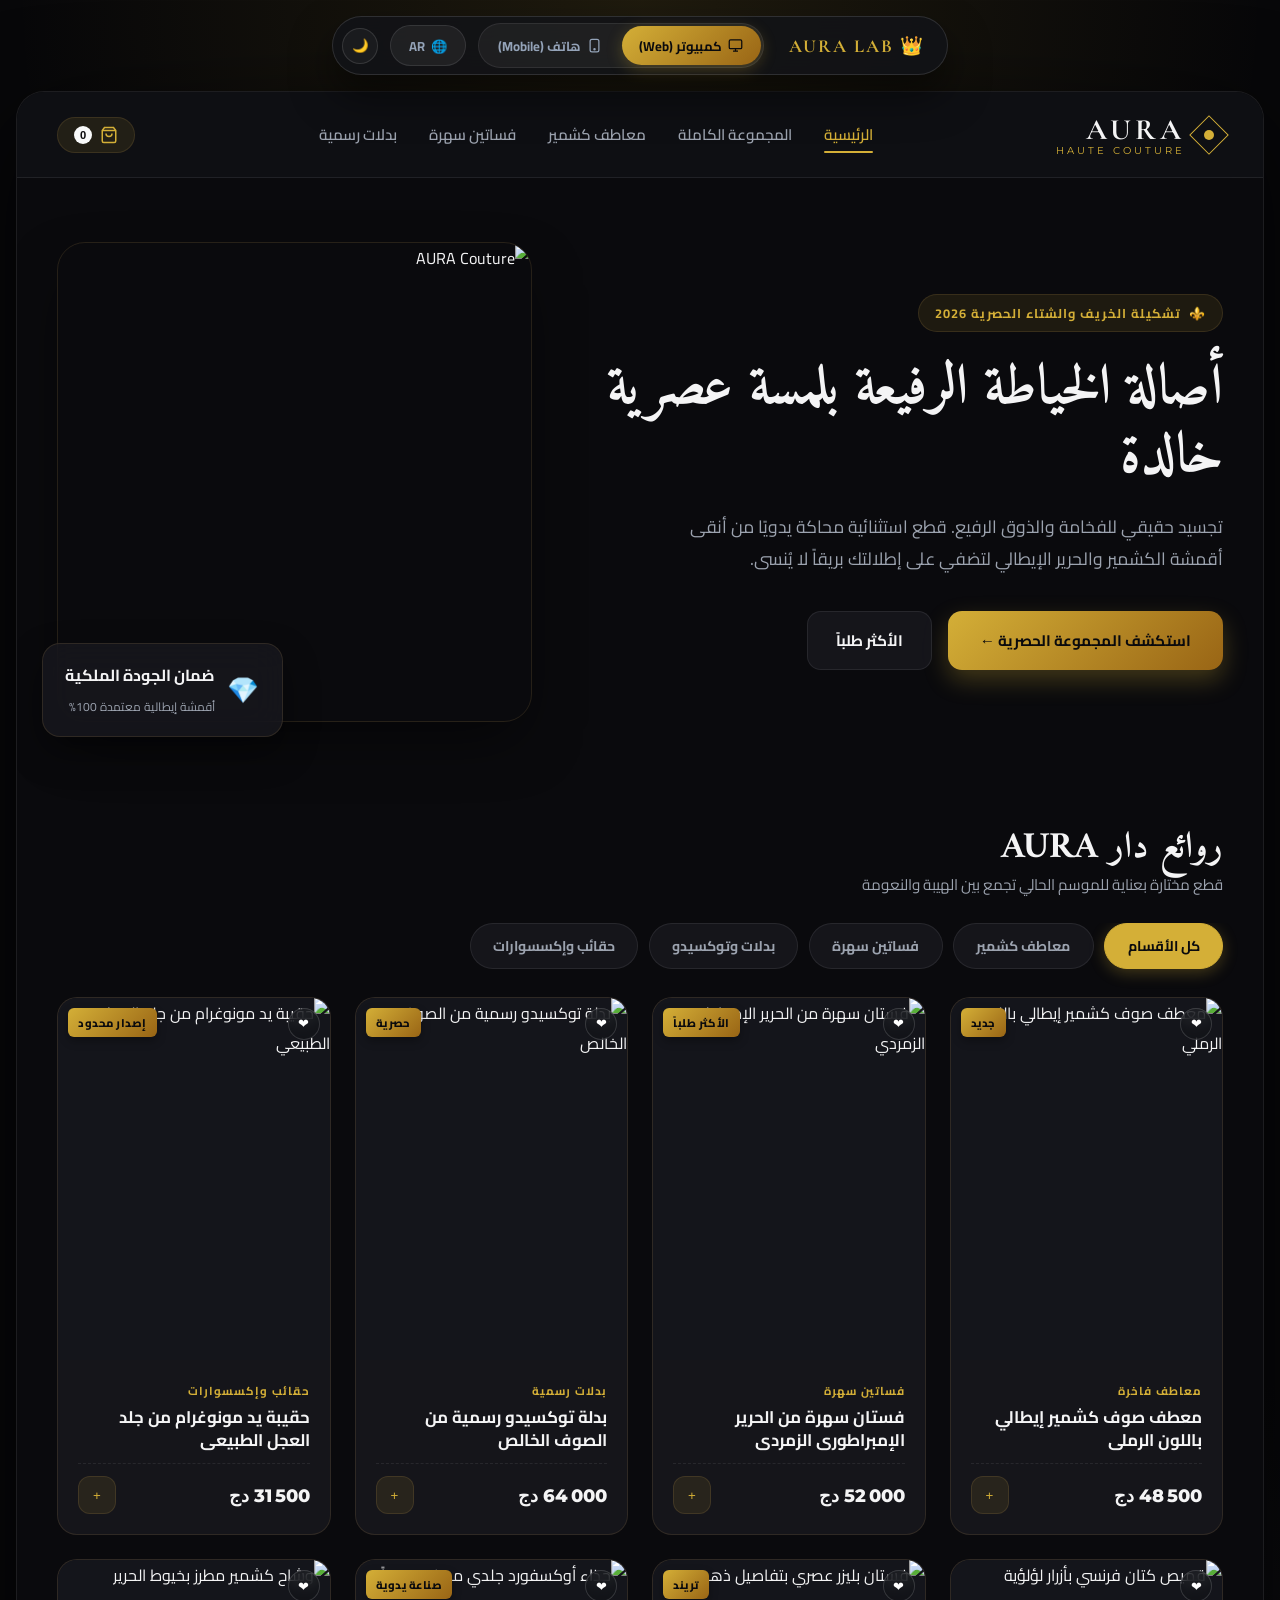
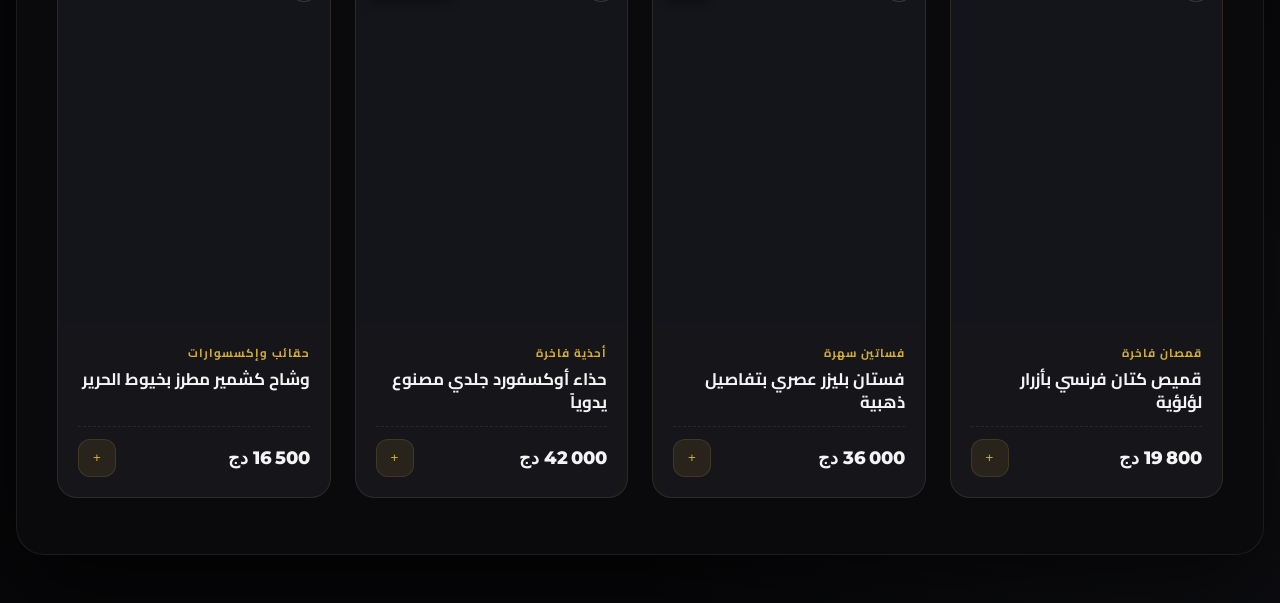
==== commit 2dd4fce8: "feat: unified luxury glassmorphism studio layout with web/mobile frame and multilingual AR/EN/FR" ====
--- a/index.html
+++ b/index.html
@@ -1,497 +1,1243 @@
 <!DOCTYPE html>
-<html lang="ar" dir="rtl" data-theme="light">
+<html lang="ar" dir="rtl" data-theme="dark">
 <head>
   <meta charset="UTF-8">
   <meta name="viewport" content="width=device-width, initial-scale=1.0">
   <title>AURA Haute Couture — دار الأزياء الراقية</title>
+  
+  <!-- Premium Fonts: Amiri / Cormorant Garamond / Cairo / Montserrat -->
   <link rel="preconnect" href="https://fonts.googleapis.com">
   <link rel="preconnect" href="https://fonts.gstatic.com" crossorigin>
-  <link href="https://fonts.googleapis.com/css2?family=Cairo:wght@400;500;600;700;800&family=Cormorant+Garamond:ital,wght@0,600;0,700;1,600&family=Montserrat:wght@400;500;600;700&family=JetBrains+Mono:wght@500;700&display=swap" rel="stylesheet">
-  <link rel="stylesheet" href="./css/main.css">
+  <link href="https://fonts.googleapis.com/css2?family=Amiri:ital,wght@0,400;0,700;1,400;1,700&family=Cairo:wght@300;400;500;600;700;800;900&family=Cormorant+Garamond:ital,wght@0,500;0,600;0,700;1,600&family=Montserrat:wght@300;400;500;600;700;800&display=swap" rel="stylesheet">
+
   <style>
-    .hero-fullscreen {
-      min-height: 85vh;
-      display: flex;
-      align-items: center;
+    /* CSS Variables & Luxury Glassmorphism Tokens */
+    :root {
+      --bg: #0A0A0D;
+      --bg-surface: #121318;
+      --card-bg: rgba(26, 27, 34, 0.7);
+      --card-border: rgba(197, 160, 89, 0.15);
+      --card-border-hover: rgba(197, 160, 89, 0.45);
+      --primary: #F8F9FA;
+      --primary-invert: #0A0A0D;
+      --secondary: #A1A1AA;
+      --accent: #D4AF37;
+      --accent-hover: #E5C378;
+      --accent-glow: rgba(212, 175, 55, 0.28);
+      --accent-light: rgba(212, 175, 55, 0.1);
+      --border: rgba(255, 255, 255, 0.08);
+      --border-subtle: rgba(255, 255, 255, 0.04);
+      --text: #F4F4F5;
+      --text-muted: #9CA3AF;
+      --phone-border: #22242B;
+      --phone-shadow: 0 40px 100px -20px rgba(0, 0, 0, 0.9), 0 0 0 1px rgba(255, 255, 255, 0.12);
+    }
+
+    [data-theme="light"] {
+      --bg: #F9F7F2;
+      --bg-surface: #FFFFFF;
+      --card-bg: rgba(255, 255, 255, 0.85);
+      --card-border: rgba(197, 160, 89, 0.25);
+      --card-border-hover: rgba(197, 160, 89, 0.6);
+      --primary: #12100E;
+      --primary-invert: #FFFFFF;
+      --secondary: #52525B;
+      --accent: #B8860B;
+      --accent-hover: #996515;
+      --accent-glow: rgba(184, 134, 11, 0.25);
+      --accent-light: rgba(184, 134, 11, 0.08);
+      --border: rgba(18, 16, 14, 0.1);
+      --border-subtle: rgba(18, 16, 14, 0.05);
+      --text: #18181B;
+      --text-muted: #71717A;
+      --phone-border: #E5E7EB;
+      --phone-shadow: 0 35px 80px -15px rgba(0, 0, 0, 0.25), 0 0 0 1px rgba(0, 0, 0, 0.08);
+    }
+
+    * { box-sizing: border-box; margin: 0; padding: 0; }
+
+    html {
+      font-size: 16px;
+      scroll-behavior: smooth;
+    }
+
+    body {
+      font-family: 'Cairo', 'Montserrat', sans-serif;
+      background-color: #070709;
+      color: var(--text);
+      min-height: 100vh;
+      overflow-x: hidden;
+      display: flex;
+      flex-direction: column;
+      align-items: center;
+      padding-bottom: 3rem;
+      background-image: 
+        radial-gradient(ellipse 70% 40% at 50% 0%, rgba(212, 175, 55, 0.12), transparent 70%),
+        radial-gradient(ellipse 60% 40% at 90% 90%, rgba(26, 27, 34, 0.5), transparent 70%);
+      transition: background-color 0.4s ease, color 0.4s ease;
+    }
+
+    /* Floating Studio Toolbar */
+    .studio-bar {
+      position: sticky;
+      top: 1rem;
+      z-index: 1000;
+      background: rgba(18, 19, 24, 0.85);
+      backdrop-filter: blur(20px);
+      border: 1px solid rgba(255, 255, 255, 0.12);
+      padding: 0.4rem 0.6rem;
+      border-radius: 999px;
+      display: flex;
+      align-items: center;
+      gap: 0.75rem;
+      box-shadow: 0 20px 40px rgba(0, 0, 0, 0.5);
+      margin-bottom: 2rem;
+    }
+
+    .studio-title {
+      font-family: 'Cormorant Garamond', serif;
+      font-weight: 700;
+      font-size: 1.15rem;
+      letter-spacing: 2px;
+      color: var(--accent);
+      padding: 0 0.8rem;
+      display: flex;
+      align-items: center;
+      gap: 6px;
+    }
+
+    .toggle-group {
+      background: rgba(255, 255, 255, 0.05);
+      border: 1px solid rgba(255, 255, 255, 0.08);
+      border-radius: 999px;
+      padding: 2px;
+      display: flex;
+      gap: 2px;
+    }
+
+    .tool-btn {
+      background: transparent;
+      border: none;
+      color: #94A3B8;
+      padding: 0.45rem 1.1rem;
+      border-radius: 999px;
+      font-size: 0.82rem;
+      font-weight: 700;
+      cursor: pointer;
+      display: inline-flex;
+      align-items: center;
+      gap: 6px;
+      transition: all 0.25s cubic-bezier(0.16, 1, 0.3, 1);
+      font-family: 'Cairo', sans-serif;
+    }
+
+    .tool-btn:hover {
+      color: #FFF;
+    }
+
+    .tool-btn.active {
+      background: linear-gradient(135deg, var(--accent), #996515);
+      color: #0A0A0D;
+      box-shadow: 0 4px 16px var(--accent-glow);
+    }
+
+    .action-icon-btn {
+      width: 36px;
+      height: 36px;
+      border-radius: 50%;
+      border: 1px solid rgba(255, 255, 255, 0.12);
+      background: rgba(255, 255, 255, 0.04);
+      color: #E2E8F0;
+      display: grid;
+      place-items: center;
+      cursor: pointer;
+      transition: all 0.2s;
+    }
+
+    .action-icon-btn:hover {
+      background: rgba(212, 175, 55, 0.2);
+      color: var(--accent);
+      border-color: var(--accent);
+      transform: scale(1.05);
+    }
+
+    /* Main Viewport Container with 3D Morph Animation */
+    .viewport-box {
+      width: 100%;
+      display: flex;
+      justify-content: center;
+      align-items: flex-start;
+      padding: 0 1rem;
+      transition: all 0.5s cubic-bezier(0.16, 1, 0.3, 1);
+    }
+
+    /* Mode Web Desktop */
+    .mode-web {
+      width: 100%;
+      max-width: 1260px;
+      background: var(--bg);
+      border-radius: 28px;
+      border: 1px solid var(--border);
+      overflow: hidden;
+      box-shadow: 0 30px 100px rgba(0, 0, 0, 0.7);
+      transition: all 0.5s cubic-bezier(0.16, 1, 0.3, 1);
+    }
+
+    /* Mode Mobile Phone (iPhone 16 Pro Max Frame) */
+    .mode-mobile {
+      width: 410px;
+      height: 860px;
+      background: var(--bg);
+      border: 12px solid var(--phone-border);
+      border-radius: 56px;
+      overflow-y: auto;
+      overflow-x: hidden;
+      box-shadow: var(--phone-shadow);
       position: relative;
-      background: radial-gradient(circle at 90% 40%, var(--color-accent-soft), transparent 50%),
-                  radial-gradient(circle at 10% 80%, rgba(28, 25, 23, 0.03), transparent 40%);
-      padding: var(--space-3xl) 0;
-      border-bottom: 1px solid var(--color-border);
-    }
-
-    .hero-content-grid {
+      transition: all 0.5s cubic-bezier(0.16, 1, 0.3, 1);
+      animation: phoneEntrance 0.5s cubic-bezier(0.16, 1, 0.3, 1);
+    }
+
+    .mode-mobile::-webkit-scrollbar { width: 0; }
+
+    @keyframes phoneEntrance {
+      from { transform: scale(0.92); opacity: 0; }
+      to { transform: scale(1); opacity: 1; }
+    }
+
+    /* Dynamic Island */
+    .dynamic-island {
+      display: none;
+      position: sticky;
+      top: 10px;
+      margin: 0 auto;
+      width: 120px;
+      height: 28px;
+      background: #000;
+      border-radius: 20px;
+      z-index: 500;
+      box-shadow: 0 4px 15px rgba(0, 0, 0, 0.5);
+    }
+
+    .mode-mobile .dynamic-island {
+      display: block;
+    }
+
+    /* Store Navigation */
+    .store-navbar {
+      display: flex;
+      justify-content: space-between;
+      align-items: center;
+      padding: 1.25rem 2.5rem;
+      background: rgba(18, 19, 24, 0.65);
+      backdrop-filter: blur(16px);
+      border-bottom: 1px solid var(--border);
+      position: sticky;
+      top: 0;
+      z-index: 100;
+      transition: all 0.3s;
+    }
+
+    [data-theme="light"] .store-navbar {
+      background: rgba(255, 255, 255, 0.75);
+    }
+
+    .mode-mobile .store-navbar {
+      padding: 0.85rem 1.25rem;
+    }
+
+    .brand-logo-wrap {
+      display: flex;
+      align-items: center;
+      gap: 10px;
+      text-decoration: none;
+    }
+
+    .brand-diamond {
+      width: 28px;
+      height: 28px;
+      border: 1.5px solid var(--accent);
+      transform: rotate(45deg);
       display: grid;
-      grid-template-columns: 1.1fr 0.9fr;
-      gap: var(--space-3xl);
-      align-items: center;
-    }
-
-    .hero-tag {
-      display: inline-flex;
-      align-items: center;
-      gap: var(--space-sm);
-      padding: 6px 16px;
-      border-radius: var(--radius-full);
-      background: var(--color-accent-soft);
-      border: 1px solid rgba(197, 160, 89, 0.3);
-      color: var(--color-accent);
+      place-items: center;
+      transition: transform 0.4s ease;
+    }
+
+    .brand-logo-wrap:hover .brand-diamond {
+      transform: rotate(225deg);
+    }
+
+    .brand-diamond::after {
+      content: '';
+      width: 10px;
+      height: 10px;
+      background: var(--accent);
+      border-radius: 50%;
+    }
+
+    .brand-name {
+      font-family: 'Cormorant Garamond', serif;
+      font-size: 1.85rem;
+      font-weight: 700;
+      letter-spacing: 4px;
+      color: var(--text);
+    }
+
+    .brand-sub {
+      font-family: 'Montserrat', sans-serif;
+      font-size: 0.65rem;
+      letter-spacing: 3px;
+      color: var(--accent);
+      display: block;
+      margin-top: -4px;
+    }
+
+    .store-nav-links {
+      display: flex;
+      list-style: none;
+      gap: 2rem;
+      font-size: 0.95rem;
+      font-weight: 600;
+    }
+
+    .mode-mobile .store-nav-links {
+      display: none;
+    }
+
+    .store-nav-links a {
+      color: var(--text-muted);
+      text-decoration: none;
+      transition: color 0.2s;
+      position: relative;
+      padding: 4px 0;
+    }
+
+    .store-nav-links a:hover, .store-nav-links a.active {
+      color: var(--accent);
+    }
+
+    .store-nav-links a.active::after {
+      content: '';
+      position: absolute;
+      bottom: 0;
+      left: 0;
+      width: 100%;
+      height: 2px;
+      background: var(--accent);
+      border-radius: 2px;
+    }
+
+    .nav-user-actions {
+      display: flex;
+      align-items: center;
+      gap: 0.85rem;
+    }
+
+    .cart-btn-pill {
+      background: var(--accent-light);
+      border: 1px solid var(--card-border);
+      color: var(--accent);
+      padding: 0.5rem 1rem;
+      border-radius: 999px;
       font-size: 0.85rem;
       font-weight: 700;
-      letter-spacing: 1px;
-      margin-bottom: var(--space-lg);
-    }
-
-    .hero-h1 {
-      font-size: 3.6rem;
-      line-height: 1.15;
-      color: var(--color-foreground);
-      margin-bottom: var(--space-lg);
-      font-weight: 700;
-    }
-
-    .hero-desc {
-      font-size: 1.15rem;
-      color: var(--color-muted-foreground);
-      line-height: 1.8;
-      margin-bottom: var(--space-2xl);
-      max-width: 520px;
-    }
-
-    .hero-showcase-box {
-      position: relative;
-    }
-
-    .hero-main-img {
-      width: 100%;
-      height: 520px;
-      border-radius: var(--radius-lg);
-      object-fit: cover;
-      box-shadow: var(--shadow-lg);
-    }
-
-    .floating-accent-card {
-      position: absolute;
-      bottom: -24px;
-      inset-inline-end: -24px;
-      background: var(--color-card);
-      border: 1px solid var(--color-border);
-      padding: var(--space-lg);
-      border-radius: var(--radius-md);
-      box-shadow: var(--shadow-luxury);
-      display: flex;
-      align-items: center;
-      gap: var(--space-md);
-      backdrop-filter: blur(12px);
-    }
-
-    .features-ribbon {
-      padding: var(--space-2xl) 0;
-      background: var(--color-card);
-      border-bottom: 1px solid var(--color-border);
-    }
-
-    .ribbon-grid {
-      display: grid;
-      grid-template-columns: repeat(4, 1fr);
-      gap: var(--space-xl);
-    }
-
-    .ribbon-item {
-      display: flex;
-      align-items: center;
-      gap: var(--space-md);
-    }
-
-    .ribbon-icon {
-      width: 48px;
-      height: 48px;
-      border-radius: var(--radius-md);
-      background: var(--color-muted);
-      border: 1px solid var(--color-border);
+      cursor: pointer;
+      display: flex;
+      align-items: center;
+      gap: 8px;
+      transition: all 0.25s;
+    }
+
+    .cart-btn-pill:hover {
+      background: var(--accent);
+      color: #0A0A0D;
+      transform: translateY(-2px);
+      box-shadow: 0 4px 15px var(--accent-glow);
+    }
+
+    .cart-badge-count {
+      background: var(--primary);
+      color: var(--primary-invert);
+      font-size: 0.7rem;
+      font-weight: 800;
+      width: 18px;
+      height: 18px;
+      border-radius: 50%;
       display: grid;
       place-items: center;
-      color: var(--color-accent);
-      flex-shrink: 0;
-    }
-
-    .cat-explorer-grid {
+    }
+
+    /* Hero Section with Luxury Typography */
+    .hero-wrap {
+      padding: 4rem 2.5rem;
       display: grid;
-      grid-template-columns: repeat(3, 1fr);
-      gap: var(--space-lg);
-      margin-top: var(--space-2xl);
-    }
-
-    .cat-card-interactive {
+      grid-template-columns: 1.15fr 0.85fr;
+      gap: 3rem;
+      align-items: center;
       position: relative;
-      height: 380px;
-      border-radius: var(--radius-lg);
+    }
+
+    .mode-mobile .hero-wrap {
+      grid-template-columns: 1fr;
+      padding: 2rem 1.25rem;
+      gap: 2rem;
+      text-align: center;
+    }
+
+    .hero-badge-tag {
+      display: inline-flex;
+      align-items: center;
+      gap: 8px;
+      padding: 6px 16px;
+      border-radius: 999px;
+      background: var(--accent-light);
+      border: 1px solid var(--card-border);
+      color: var(--accent);
+      font-size: 0.8rem;
+      font-weight: 700;
+      margin-bottom: 1.5rem;
+      letter-spacing: 1px;
+    }
+
+    .hero-title {
+      font-family: 'Amiri', 'Cormorant Garamond', serif;
+      font-size: 3.5rem;
+      line-height: 1.2;
+      color: var(--text);
+      margin-bottom: 1.25rem;
+      font-weight: 700;
+    }
+
+    .mode-mobile .hero-title {
+      font-size: 2.15rem;
+      line-height: 1.3;
+    }
+
+    .hero-desc {
+      color: var(--text-muted);
+      font-size: 1.1rem;
+      line-height: 1.85;
+      margin-bottom: 2.2rem;
+      max-width: 540px;
+    }
+
+    .mode-mobile .hero-desc {
+      font-size: 0.95rem;
+      margin: 0 auto 1.8rem;
+    }
+
+    .hero-cta-btns {
+      display: flex;
+      gap: 1rem;
+      flex-wrap: wrap;
+    }
+
+    .mode-mobile .hero-cta-btns {
+      justify-content: center;
+    }
+
+    .btn-gold {
+      background: linear-gradient(135deg, var(--accent), #996515);
+      color: #0A0A0D;
+      padding: 14px 32px;
+      border-radius: 14px;
+      font-size: 0.95rem;
+      font-weight: 700;
+      border: none;
+      cursor: pointer;
+      display: inline-flex;
+      align-items: center;
+      gap: 8px;
+      box-shadow: 0 10px 25px var(--accent-glow);
+      transition: all 0.3s cubic-bezier(0.16, 1, 0.3, 1);
+      font-family: 'Cairo', sans-serif;
+    }
+
+    .btn-gold:hover {
+      transform: translateY(-3px) scale(1.02);
+      box-shadow: 0 15px 35px rgba(212, 175, 55, 0.4);
+    }
+
+    .btn-glass {
+      background: var(--card-bg);
+      border: 1px solid var(--border);
+      color: var(--text);
+      padding: 14px 28px;
+      border-radius: 14px;
+      font-size: 0.95rem;
+      font-weight: 700;
+      cursor: pointer;
+      transition: all 0.25s;
+      font-family: 'Cairo', sans-serif;
+    }
+
+    .btn-glass:hover {
+      background: var(--accent-light);
+      border-color: var(--accent);
+      color: var(--accent);
+      transform: translateY(-2px);
+    }
+
+    /* Hero Visual Showcase */
+    .hero-stage {
+      position: relative;
+    }
+
+    .hero-image-frame {
+      width: 100%;
+      height: 480px;
+      border-radius: 28px;
       overflow: hidden;
-      cursor: pointer;
-      border: 1px solid var(--color-border);
-      display: flex;
-      align-items: flex-end;
-      padding: var(--space-xl);
-      text-decoration: none;
-    }
-
-    .cat-card-interactive img {
-      position: absolute;
-      inset: 0;
+      border: 1px solid var(--card-border);
+      box-shadow: 0 25px 60px -15px rgba(0, 0, 0, 0.6);
+      position: relative;
+    }
+
+    .mode-mobile .hero-image-frame {
+      height: 320px;
+      border-radius: 20px;
+    }
+
+    .hero-image-frame img {
       width: 100%;
       height: 100%;
       object-fit: cover;
-      transition: transform 0.6s cubic-bezier(0.16, 1, 0.3, 1);
-    }
-
-    .cat-card-interactive::after {
-      content: '';
+      transition: transform 0.8s cubic-bezier(0.16, 1, 0.3, 1);
+    }
+
+    .hero-image-frame:hover img {
+      transform: scale(1.06);
+    }
+
+    .hero-floating-badge {
       position: absolute;
-      inset: 0;
-      background: linear-gradient(to top, rgba(14, 15, 18, 0.85) 0%, rgba(14, 15, 18, 0.1) 60%);
-      transition: opacity 0.3s ease;
-    }
-
-    .cat-card-interactive:hover img {
+      bottom: -15px;
+      inset-inline-end: -15px;
+      background: var(--card-bg);
+      backdrop-filter: blur(16px);
+      border: 1px solid var(--card-border);
+      padding: 1rem 1.4rem;
+      border-radius: 18px;
+      box-shadow: 0 15px 35px rgba(0, 0, 0, 0.4);
+      display: flex;
+      align-items: center;
+      gap: 12px;
+      animation: badgeFloat 4s ease-in-out infinite alternate;
+    }
+
+    .mode-mobile .hero-floating-badge {
+      bottom: 10px;
+      inset-inline-end: 10px;
+      padding: 0.75rem 1rem;
+    }
+
+    @keyframes badgeFloat {
+      from { transform: translateY(0); }
+      to { transform: translateY(-8px); }
+    }
+
+    /* Category Navigation Cards */
+    .section-head {
+      padding: 2.5rem 2.5rem 1.5rem;
+      display: flex;
+      justify-content: space-between;
+      align-items: flex-end;
+    }
+
+    .mode-mobile .section-head {
+      padding: 1.5rem 1.25rem 1rem;
+      flex-direction: column;
+      align-items: flex-start;
+      gap: 0.5rem;
+    }
+
+    .section-title {
+      font-family: 'Amiri', 'Cormorant Garamond', serif;
+      font-size: 2.3rem;
+      color: var(--text);
+      line-height: 1.2;
+    }
+
+    .section-sub {
+      color: var(--text-muted);
+      font-size: 0.95rem;
+    }
+
+    .category-pills-row {
+      display: flex;
+      gap: 0.65rem;
+      overflow-x: auto;
+      padding: 0 2.5rem 1.75rem;
+    }
+
+    .mode-mobile .category-pills-row {
+      padding: 0 1.25rem 1.25rem;
+    }
+
+    .category-pills-row::-webkit-scrollbar { display: none; }
+
+    .cat-btn {
+      background: var(--card-bg);
+      border: 1px solid var(--border);
+      color: var(--text-muted);
+      padding: 0.55rem 1.4rem;
+      border-radius: 999px;
+      font-size: 0.88rem;
+      font-weight: 700;
+      white-space: nowrap;
+      cursor: pointer;
+      transition: all 0.25s;
+      font-family: 'Cairo', sans-serif;
+    }
+
+    .cat-btn:hover, .cat-btn.active {
+      background: var(--accent);
+      color: #0A0A0D;
+      border-color: var(--accent);
+      box-shadow: 0 4px 15px var(--accent-glow);
+    }
+
+    /* Products Grid */
+    .products-mosaic {
+      display: grid;
+      grid-template-columns: repeat(4, 1fr);
+      gap: 1.5rem;
+      padding: 0 2.5rem 3.5rem;
+    }
+
+    .mode-mobile .products-mosaic {
+      grid-template-columns: 1fr 1fr;
+      gap: 0.85rem;
+      padding: 0 1.25rem 2.5rem;
+    }
+
+    .couture-card {
+      background: var(--card-bg);
+      border: 1px solid var(--card-border);
+      border-radius: 20px;
+      overflow: hidden;
+      display: flex;
+      flex-direction: column;
+      position: relative;
+      transition: all 0.4s cubic-bezier(0.16, 1, 0.3, 1);
+    }
+
+    .couture-card:hover {
+      transform: translateY(-8px);
+      border-color: var(--card-border-hover);
+      box-shadow: 0 20px 45px -10px var(--accent-glow);
+    }
+
+    .card-media {
+      position: relative;
+      aspect-ratio: 3 / 4;
+      overflow: hidden;
+      background: #14151B;
+    }
+
+    .card-media img {
+      width: 100%;
+      height: 100%;
+      object-fit: cover;
+      transition: transform 0.7s cubic-bezier(0.16, 1, 0.3, 1);
+    }
+
+    .couture-card:hover .card-media img {
       transform: scale(1.08);
     }
 
-    .cat-card-content {
-      position: relative;
-      z-index: 2;
-      color: #FFFFFF;
-    }
-
-    .cat-card-content h3 {
-      font-size: 1.6rem;
-      margin-bottom: var(--space-xs);
-      color: #FFFFFF;
-    }
-
-    .cat-card-content span {
-      font-size: 0.85rem;
-      font-weight: 600;
-      color: var(--color-accent);
-      display: flex;
-      align-items: center;
-      gap: 6px;
-    }
-
-    @media (max-width: 992px) {
-      .hero-content-grid { grid-template-columns: 1fr; }
-      .ribbon-grid { grid-template-columns: 1fr 1fr; }
-      .cat-explorer-grid { grid-template-columns: 1fr; }
-      .hero-h1 { font-size: 2.6rem; }
-      .floating-accent-card { inset-inline-end: 12px; bottom: 12px; }
+    .card-badge {
+      position: absolute;
+      top: 10px;
+      inset-inline-end: 10px;
+      background: linear-gradient(135deg, var(--accent), #996515);
+      color: #0A0A0D;
+      font-size: 0.7rem;
+      font-weight: 800;
+      padding: 4px 10px;
+      border-radius: 6px;
+      letter-spacing: 0.5px;
+      box-shadow: 0 4px 10px rgba(0, 0, 0, 0.3);
+    }
+
+    .card-wishlist {
+      position: absolute;
+      top: 10px;
+      inset-inline-start: 10px;
+      width: 32px;
+      height: 32px;
+      border-radius: 50%;
+      background: rgba(18, 19, 24, 0.65);
+      backdrop-filter: blur(8px);
+      border: 1px solid rgba(255, 255, 255, 0.15);
+      color: #FFF;
+      display: grid;
+      place-items: center;
+      cursor: pointer;
+      transition: all 0.2s;
+    }
+
+    .card-wishlist:hover {
+      color: #E11D48;
+      border-color: #E11D48;
+      transform: scale(1.1);
+    }
+
+    .card-info {
+      padding: 1.25rem;
+      display: flex;
+      flex-direction: column;
+      flex-grow: 1;
+    }
+
+    .mode-mobile .card-info {
+      padding: 0.85rem;
+    }
+
+    .card-category {
+      font-size: 0.72rem;
+      font-weight: 700;
+      color: var(--accent);
+      letter-spacing: 1px;
+      text-transform: uppercase;
+      margin-bottom: 4px;
+    }
+
+    .card-title {
+      font-family: 'Cairo', 'Amiri', sans-serif;
+      font-size: 1.05rem;
+      font-weight: 700;
+      color: var(--text);
+      line-height: 1.35;
+      margin-bottom: 0.75rem;
+      display: -webkit-box;
+      -webkit-line-clamp: 2;
+      -webkit-box-orient: vertical;
+      overflow: hidden;
+    }
+
+    .mode-mobile .card-title {
+      font-size: 0.88rem;
+    }
+
+    .card-bottom {
+      margin-top: auto;
+      display: flex;
+      justify-content: space-between;
+      align-items: center;
+      padding-top: 0.75rem;
+      border-top: 1px dashed var(--border);
+    }
+
+    .price-tag {
+      font-family: 'Montserrat', sans-serif;
+      font-weight: 800;
+      font-size: 1.15rem;
+      color: var(--text);
+    }
+
+    .add-cart-circle {
+      width: 38px;
+      height: 38px;
+      border-radius: 12px;
+      background: var(--accent-light);
+      border: 1px solid var(--card-border);
+      color: var(--accent);
+      display: grid;
+      place-items: center;
+      cursor: pointer;
+      transition: all 0.25s;
+    }
+
+    .add-cart-circle:hover {
+      background: var(--accent);
+      color: #0A0A0D;
+      transform: scale(1.08);
+      box-shadow: 0 4px 15px var(--accent-glow);
+    }
+
+    /* Mobile Bottom Navigation Bar */
+    .mobile-tabbar {
+      display: none;
+      position: sticky;
+      bottom: 0;
+      background: rgba(18, 19, 24, 0.92);
+      backdrop-filter: blur(16px);
+      border-top: 1px solid var(--border);
+      padding: 0.65rem 1.5rem 0.85rem;
+      justify-content: space-between;
+      align-items: center;
+      z-index: 200;
+    }
+
+    [data-theme="light"] .mobile-tabbar {
+      background: rgba(255, 255, 255, 0.95);
+    }
+
+    .mode-mobile .mobile-tabbar {
+      display: flex;
+    }
+
+    .tab-link {
+      display: flex;
+      flex-direction: column;
+      align-items: center;
+      gap: 3px;
+      color: var(--text-muted);
+      text-decoration: none;
+      font-size: 0.7rem;
+      font-weight: 700;
+      transition: color 0.2s;
+    }
+
+    .tab-link.active, .tab-link:hover {
+      color: var(--accent);
+    }
+
+    /* Cart Toast */
+    .toast-pill {
+      position: fixed;
+      bottom: 24px;
+      left: 50%;
+      transform: translateX(-50%) translateY(100px);
+      background: #121318;
+      border: 1px solid var(--accent);
+      color: #FFF;
+      padding: 12px 24px;
+      border-radius: 999px;
+      font-size: 0.9rem;
+      font-weight: 700;
+      box-shadow: 0 10px 30px rgba(0, 0, 0, 0.6);
+      z-index: 2000;
+      opacity: 0;
+      transition: all 0.35s cubic-bezier(0.16, 1, 0.3, 1);
+      display: flex;
+      align-items: center;
+      gap: 8px;
+    }
+
+    .toast-pill.show {
+      transform: translateX(-50%) translateY(0);
+      opacity: 1;
     }
   </style>
 </head>
 <body>
 
-  <!-- Top Announcement Bar -->
-  <aside style="background: var(--color-primary); color: #fff; padding: 8px 16px; font-size: 0.8rem; text-align: center; font-weight: 600; border-bottom: 1px solid rgba(197, 160, 89, 0.2);">
-    <span data-i18n="announcement">✨ توصيل حصري ومجاني لكافة ولايات الجزائر للطلبات فوق 30,000 دج | الدفع عند الاستلام متوفر</span>
-  </aside>
-
-  <!-- Site Header -->
-  <header class="site-header">
-    <div class="container header-inner">
-      <a href="index.html" class="site-logo">
-        <img src="./assets/icons/logo.svg" alt="AURA Logo">
-      </a>
-
-      <nav>
-        <ul class="main-nav">
-          <li><a href="index.html" class="active" data-i18n="nav.home">الرئيسية</a></li>
-          <li><a href="catalog.html" data-i18n="nav.catalog">المجموعة الكاملة</a></li>
-          <li><a href="catalog.html?category=coats" data-i18n="nav.coats">معاطف</a></li>
-          <li><a href="catalog.html?category=dresses" data-i18n="nav.dresses">فساتين سهرة</a></li>
-          <li><a href="catalog.html?category=suits" data-i18n="nav.suits">بدلات رسمية</a></li>
-          <li><a href="about.html" data-i18n="nav.about">عن الدار</a></li>
+  <!-- Floating Studio Controls -->
+  <div class="studio-bar">
+    <div class="studio-title">
+      <span>👑</span> AURA LAB
+    </div>
+
+    <!-- Viewport Switcher -->
+    <div class="toggle-group">
+      <button class="tool-btn active" id="btn-web" onclick="setViewportMode('web')">
+        <svg width="15" height="15" viewBox="0 0 24 24" fill="none" stroke="currentColor" stroke-width="2"><rect x="2" y="3" width="20" height="14" rx="2"/><line x1="8" y1="21" x2="16" y2="21"/><line x1="12" y1="17" x2="12" y2="21"/></svg>
+        <span>كمبيوتر (Web)</span>
+      </button>
+      <button class="tool-btn" id="btn-mobile" onclick="setViewportMode('mobile')">
+        <svg width="15" height="15" viewBox="0 0 24 24" fill="none" stroke="currentColor" stroke-width="2"><rect x="5" y="2" width="14" height="20" rx="3"/><circle cx="12" cy="18" r="1"/></svg>
+        <span>هاتف (Mobile)</span>
+      </button>
+    </div>
+
+    <!-- Language Cycle Button -->
+    <button class="tool-btn" onclick="cycleLang()" style="background:rgba(255,255,255,0.06); border:1px solid rgba(255,255,255,0.1);">
+      🌐 <span id="active-lang-label">AR</span>
+    </button>
+
+    <!-- Theme Switcher -->
+    <button class="action-icon-btn" onclick="toggleThemeMode()" title="تبديل المظهر">
+      <span id="theme-icon">🌙</span>
+    </button>
+  </div>
+
+  <!-- Main Viewport Box -->
+  <div class="viewport-box">
+    <div class="mode-web" id="viewport-frame">
+      
+      <!-- Dynamic Island for Mobile -->
+      <div class="dynamic-island"></div>
+
+      <!-- Store Navbar -->
+      <header class="store-navbar">
+        <a href="#" class="brand-logo-wrap">
+          <div class="brand-diamond"></div>
+          <div>
+            <span class="brand-name">AURA</span>
+            <span class="brand-sub">HAUTE COUTURE</span>
+          </div>
+        </a>
+
+        <ul class="store-nav-links">
+          <li><a href="#" class="active" data-key="navHome">الرئيسية</a></li>
+          <li><a href="#" data-key="navCollection">المجموعة الكاملة</a></li>
+          <li><a href="#" data-key="navCoats">معاطف كشمير</a></li>
+          <li><a href="#" data-key="navGowns">فساتين سهرة</a></li>
+          <li><a href="#" data-key="navSuits">بدلات رسمية</a></li>
         </ul>
-      </nav>
-
-      <div class="header-tools">
-        <!-- Language Switcher Button (AR / EN / FR) -->
-        <button class="lang-select-btn" title="تغيير اللغة / Change Language / Changer la langue">
-          🌐 <span class="current-lang">AR</span>
-        </button>
-
-        <!-- Theme Toggle (Dark / Light) -->
-        <button class="btn-icon theme-toggle" title="تبديل الوضع الليلي / النهاري">
-          <svg width="20" height="20" viewBox="0 0 24 24" fill="none" stroke="currentColor" stroke-width="2"><circle cx="12" cy="12" r="5"/><path d="M12 1v2M12 21v2M4.22 4.22l1.42 1.42M18.36 18.36l1.42 1.42M1 12h2M21 12h2M4.22 19.78l1.42-1.42M18.36 5.64l1.42-1.42"/></svg>
-        </button>
-
-        <!-- Search button -->
-        <a href="catalog.html" class="btn-icon" title="بحث">
-          <svg width="20" height="20" viewBox="0 0 24 24" fill="none" stroke="currentColor" stroke-width="2"><circle cx="11" cy="11" r="8"/><line x1="21" y1="21" x2="16.65" y2="16.65"/></svg>
-        </a>
-
-        <!-- Cart Trigger -->
-        <button class="btn-icon cart-trigger" title="حقيبة التسوق">
-          <span class="cart-count">0</span>
-          <svg width="20" height="20" viewBox="0 0 24 24" fill="none" stroke="currentColor" stroke-width="2"><path d="M6 2L3 6v14a2 2 0 0 0 2 2h14a2 2 0 0 0 2-2V6l-3-4z"/><line x1="3" y1="6" x2="21" y2="6"/><path d="M16 10a4 4 0 0 1-8 0"/></svg>
-        </button>
-      </div>
-    </div>
-  </header>
-
-  <!-- Hero Section -->
-  <main>
-    <section class="hero-fullscreen">
-      <div class="container hero-content-grid">
+
+        <div class="nav-user-actions">
+          <button class="cart-btn-pill" onclick="triggerCart()">
+            <svg width="18" height="18" viewBox="0 0 24 24" fill="none" stroke="currentColor" stroke-width="2"><path d="M6 2L3 6v14a2 2 0 0 0 2 2h14a2 2 0 0 0 2-2V6l-3-4z"/><line x1="3" y1="6" x2="21" y2="6"/><path d="M16 10a4 4 0 0 1-8 0"/></svg>
+            <span class="cart-badge-count" id="cart-count-num">0</span>
+          </button>
+        </div>
+      </header>
+
+      <!-- Hero Banner -->
+      <section class="hero-wrap">
         <div>
-          <div class="hero-tag">
-            <span>⚜️</span> <span data-i18n="hero.tag">تشكيلة الخريف والشتاء الحصرية 2026</span>
-          </div>
-          <h1 class="hero-h1" data-i18n="hero.title">أصالة الخياطة الرفيعة بلمسة عصرية خالدة</h1>
-          <p class="hero-desc" data-i18n="hero.desc">
+          <span class="hero-badge-tag">
+            <span>⚜️</span> <span data-key="heroTag">تشكيلة الخريف والشتاء الحصرية 2026</span>
+          </span>
+          <h1 class="hero-title" data-key="heroTitle">أصالة الخياطة الرفيعة بلمسة عصرية خالدة</h1>
+          <p class="hero-desc" data-key="heroDesc">
             تجسيد حقيقي للفخامة والذوق الرفيع. قطع استثنائية محاكة يدويًا من أنقى أقمشة الكشمير والحرير الإيطالي لتضفي على إطلالتك بريقاً لا يُنسى.
           </p>
-          <div style="display: flex; gap: var(--space-md); flex-wrap: wrap;">
-            <a href="catalog.html" class="btn btn-primary" data-i18n="hero.ctaPrimary">
-              استكشف التشكيلة
-            </a>
-            <a href="#featured-section" class="btn btn-outline" data-i18n="hero.ctaSecondary">القطع الأكثر طلباً</a>
+          <div class="hero-cta-btns">
+            <button class="btn-gold" onclick="triggerCart()" data-key="heroBtnPrimary">استكشف المجموعة الحصرية ←</button>
+            <button class="btn-glass" data-key="heroBtnSecondary">الأكثر طلباً</button>
           </div>
         </div>
 
-        <div class="hero-showcase-box">
-          <img src="https://images.unsplash.com/photo-1490481651871-ab68de25d43d?q=80&w=1000&auto=format&fit=crop" alt="AURA Luxury Collection" class="hero-main-img">
-          <div class="floating-accent-card">
-            <div style="width: 44px; height: 44px; border-radius: 50%; background: var(--color-accent-soft); display: grid; place-items: center; color: var(--color-accent); font-size: 1.3rem;">
-              💎
-            </div>
+        <div class="hero-stage">
+          <div class="hero-image-frame">
+            <img src="https://images.unsplash.com/photo-1490481651871-ab68de25d43d?q=80&w=1000&auto=format&fit=crop" alt="AURA Couture">
+          </div>
+          <div class="hero-floating-badge">
+            <span style="font-size:1.6rem;">💎</span>
             <div>
-              <h4 style="font-size: 1rem; font-weight: 700;" data-i18n="hero.badgeTitle">ضمان الجودة الملكية</h4>
-              <p style="font-size: 0.8rem; color: var(--color-muted-foreground);" data-i18n="hero.badgeSubtitle">أقمشة إيطالية معتمدة 100%</p>
+              <strong style="display:block; font-size:1rem; color:var(--text);" data-key="badgeTitle">ضمان الجودة الملكية</strong>
+              <span style="font-size:0.75rem; color:var(--text-muted);" data-key="badgeSub">أقمشة إيطالية معتمدة 100%</span>
             </div>
           </div>
         </div>
-      </div>
-    </section>
-
-    <!-- Value Proposition Ribbon -->
-    <section class="features-ribbon">
-      <div class="container ribbon-grid">
-        <div class="ribbon-item">
-          <div class="ribbon-icon">
-            <svg width="24" height="24" viewBox="0 0 24 24" fill="none" stroke="currentColor" stroke-width="2"><rect x="1" y="3" width="15" height="13"/><polygon points="16 8 20 8 23 11 23 16 16 16 16 8"/><circle cx="5.5" cy="18.5" r="2.5"/><circle cx="18.5" cy="18.5" r="2.5"/></svg>
-          </div>
-          <div>
-            <h4 style="font-size: 0.95rem; font-weight: 700;" data-i18n="features.deliveryTitle">توصيل سريع ومؤمّن</h4>
-            <p style="font-size: 0.8rem; color: var(--color-muted-foreground);" data-i18n="features.deliveryDesc">خلال 24-48 ساعة لـ 58 ولاية</p>
-          </div>
-        </div>
-
-        <div class="ribbon-item">
-          <div class="ribbon-icon">
-            <svg width="24" height="24" viewBox="0 0 24 24" fill="none" stroke="currentColor" stroke-width="2"><path d="M12 22s8-4 8-10V5l-8-3-8 3v7c0 6 8 10 8 10z"/></svg>
-          </div>
-          <div>
-            <h4 style="font-size: 0.95rem; font-weight: 700;" data-i18n="features.qualityTitle">أصالة وجودة مضمونة</h4>
-            <p style="font-size: 0.8rem; color: var(--color-muted-foreground);" data-i18n="features.qualityDesc">شهادة منشأ مع كل قطعة</p>
-          </div>
-        </div>
-
-        <div class="ribbon-item">
-          <div class="ribbon-icon">
-            <svg width="24" height="24" viewBox="0 0 24 24" fill="none" stroke="currentColor" stroke-width="2"><polyline points="23 4 23 10 17 10"/><path d="M20.49 15a9 9 0 1 1-2.12-9.36L23 10"/></svg>
-          </div>
-          <div>
-            <h4 style="font-size: 0.95rem; font-weight: 700;" data-i18n="features.returnsTitle">استبدال سهل ومريح</h4>
-            <p style="font-size: 0.8rem; color: var(--color-muted-foreground);" data-i18n="features.returnsDesc">إمكانية القياس عند الاستلام</p>
-          </div>
-        </div>
-
-        <div class="ribbon-item">
-          <div class="ribbon-icon">
-            <svg width="24" height="24" viewBox="0 0 24 24" fill="none" stroke="currentColor" stroke-width="2"><path d="M20 21v-2a4 4 0 0 0-4-4H8a4 4 0 0 0-4 4v2"/><circle cx="12" cy="7" r="4"/></svg>
-          </div>
-          <div>
-            <h4 style="font-size: 0.95rem; font-weight: 700;" data-i18n="features.stylistTitle">مستشار أناقة خاص</h4>
-            <p style="font-size: 0.8rem; color: var(--color-muted-foreground);" data-i18n="features.stylistDesc">خدمة عملاء VIP على مدار الساعة</p>
-          </div>
+      </section>
+
+      <!-- Category Filter Pills -->
+      <div class="section-head">
+        <div>
+          <h2 class="section-title" data-key="secTitle">روائع دار AURA</h2>
+          <p class="section-sub" data-key="secSub">قطع مختارة بعناية للموسم الحالي تجمع بين الهيبة والنعومة</p>
         </div>
       </div>
-    </section>
-
-    <!-- Categories Banner -->
-    <section style="padding: var(--space-3xl) 0;">
-      <div class="container">
-        <div style="text-align: center; max-width: 600px; margin: 0 auto;">
-          <span class="badge badge-gold" style="margin-bottom: var(--space-sm);" data-i18n="categories.badge">أقسام الدار</span>
-          <h2 style="font-size: 2.5rem; margin-bottom: var(--space-xs);" data-i18n="categories.title">اكتشف التشكيلات المتنوعة</h2>
-          <p class="text-muted" data-i18n="categories.desc">قطع متناغمة تعبر عن أسلوب حياتك الفريد</p>
-        </div>
-
-        <div class="cat-explorer-grid">
-          <a href="catalog.html?category=coats" class="cat-card-interactive">
-            <img src="https://images.unsplash.com/photo-1539109136881-3be0616acf4b?q=80&w=600&auto=format&fit=crop" alt="Coats">
-            <div class="cat-card-content">
-              <h3 data-i18n="categories.coats">المعاطف والكاب</h3>
-              <span data-i18n="categories.browse">تصفح القسم ←</span>
+
+      <div class="category-pills-row">
+        <button class="cat-btn active" onclick="filterCatalog('all', this)" data-key="catAll">كل الأقسام</button>
+        <button class="cat-btn" onclick="filterCatalog('coats', this)" data-key="catCoats">معاطف كشمير</button>
+        <button class="cat-btn" onclick="filterCatalog('dresses', this)" data-key="catDresses">فساتين سهرة</button>
+        <button class="cat-btn" onclick="filterCatalog('suits', this)" data-key="catSuits">بدلات وتوكسيدو</button>
+        <button class="cat-btn" onclick="filterCatalog('accessories', this)" data-key="catAcc">حقائب وإكسسوارات</button>
+      </div>
+
+      <!-- Products Grid -->
+      <div class="products-mosaic" id="products-container"></div>
+
+      <!-- Mobile Tabbar -->
+      <nav class="mobile-tabbar">
+        <a href="#" class="tab-link active">
+          <svg width="22" height="22" viewBox="0 0 24 24" fill="none" stroke="currentColor" stroke-width="2"><path d="M3 9l9-7 9 7v11a2 2 0 0 1-2 2H5a2 2 0 0 1-2-2z"/></svg>
+          <span data-key="tabHome">الرئيسية</span>
+        </a>
+        <a href="#" class="tab-link">
+          <svg width="22" height="22" viewBox="0 0 24 24" fill="none" stroke="currentColor" stroke-width="2"><rect x="3" y="3" width="7" height="7"/><rect x="14" y="3" width="7" height="7"/><rect x="14" y="14" width="7" height="7"/><rect x="3" y="14" width="7" height="7"/></svg>
+          <span data-key="tabCat">الأقسام</span>
+        </a>
+        <a href="#" class="tab-link">
+          <svg width="22" height="22" viewBox="0 0 24 24" fill="none" stroke="currentColor" stroke-width="2"><path d="M20.84 4.61a5.5 5.5 0 0 0-7.78 0L12 5.67l-1.06-1.06a5.5 5.5 0 0 0-7.78 7.78l1.06 1.06L12 21.23l7.78-7.78 1.06-1.06a5.5 5.5 0 0 0 0-7.78z"/></svg>
+          <span data-key="tabWish">المفضلة</span>
+        </a>
+        <a href="#" class="tab-link" onclick="triggerCart()">
+          <svg width="22" height="22" viewBox="0 0 24 24" fill="none" stroke="currentColor" stroke-width="2"><path d="M6 2L3 6v14a2 2 0 0 0 2 2h14a2 2 0 0 0 2-2V6l-3-4z"/><line x1="3" y1="6" x2="21" y2="6"/><path d="M16 10a4 4 0 0 1-8 0"/></svg>
+          <span data-key="tabCart">الحقيبة</span>
+        </a>
+      </nav>
+
+    </div>
+  </div>
+
+  <!-- Toast -->
+  <div class="toast-pill" id="aura-toast">
+    <span>✨</span> <span id="toast-msg">تمت إضافة القطعة بنجاح</span>
+  </div>
+
+  <script>
+    const PRODUCTS = [
+      {
+        id: 'prod-1',
+        category: 'coats',
+        name: { ar: 'معطف صوف كشمير إيطالي باللون الرملي', en: 'Italian Sand Beige Cashmere Coat', fr: 'Manteau Cachemire Beige Sable' },
+        categoryLabel: { ar: 'معاطف فاخرة', en: 'Luxury Coats', fr: 'Manteaux de Luxe' },
+        price: 48500,
+        badge: { ar: 'جديد', en: 'New', fr: 'Nouveau' },
+        image: 'https://images.unsplash.com/photo-1539109136881-3be0616acf4b?q=80&w=600&auto=format&fit=crop'
+      },
+      {
+        id: 'prod-2',
+        category: 'dresses',
+        name: { ar: 'فستان سهرة من الحرير الإمبراطوري الزمردي', en: 'Imperial Emerald Silk Evening Gown', fr: 'Robe de Soirée Soie Émeraude' },
+        categoryLabel: { ar: 'فساتين سهرة', en: 'Evening Gowns', fr: 'Robes de Soirée' },
+        price: 52000,
+        badge: { ar: 'الأكثر طلباً', en: 'Best Seller', fr: 'Coup de Cœur' },
+        image: 'https://images.unsplash.com/photo-1515886657613-9f3515b0c78f?q=80&w=600&auto=format&fit=crop'
+      },
+      {
+        id: 'prod-3',
+        category: 'suits',
+        name: { ar: 'بدلة توكسيدو رسمية من الصوف الخالص', en: 'Super 140s Wool Black Tuxedo', fr: 'Smoking Tuxedo Laine Vierge' },
+        categoryLabel: { ar: 'بدلات رسمية', en: 'Formal Suits', fr: 'Costumes & Smokings' },
+        price: 64000,
+        badge: { ar: 'حصرية', en: 'Exclusive', fr: 'Exclusif' },
+        image: 'https://images.unsplash.com/photo-1507679799987-c73779587ccf?q=80&w=600&auto=format&fit=crop'
+      },
+      {
+        id: 'prod-4',
+        category: 'accessories',
+        name: { ar: 'حقيبة يد مونوغرام من جلد العجل الطبيعي', en: 'Monogram Calfskin Shoulder Bag', fr: 'Sac Bandoulière Cuir Monogramme' },
+        categoryLabel: { ar: 'حقائب وإكسسوارات', en: 'Bags & Accessories', fr: 'Sacs & Accessoires' },
+        price: 31500,
+        badge: { ar: 'إصدار محدود', en: 'Limited', fr: 'Édition Limitée' },
+        image: 'https://images.unsplash.com/photo-1584917865442-de89df76afd3?q=80&w=600&auto=format&fit=crop'
+      },
+      {
+        id: 'prod-5',
+        category: 'suits',
+        name: { ar: 'قميص كتان فرنسي بأزرار لؤلؤية', en: 'Normandy Pure Linen Shirt', fr: 'Chemise en Lin de Normandie' },
+        categoryLabel: { ar: 'قمصان فاخرة', en: 'Luxury Shirts', fr: 'Chemises de Luxe' },
+        price: 19800,
+        badge: null,
+        image: 'https://images.unsplash.com/photo-1602810318383-e386cc2a3ccf?q=80&w=600&auto=format&fit=crop'
+      },
+      {
+        id: 'prod-6',
+        category: 'dresses',
+        name: { ar: 'فستان بليزر عصري بتفاصيل ذهبية', en: 'Modern Blazer Dress with Gold Accents', fr: 'Robe Blazer Croisée Or' },
+        categoryLabel: { ar: 'فساتين سهرة', en: 'Evening Dresses', fr: 'Robes de Soirée' },
+        price: 36000,
+        badge: { ar: 'تريند', en: 'Trending', fr: 'Tendance' },
+        image: 'https://images.unsplash.com/photo-1572804013309-59a88b7e92f1?q=80&w=600&auto=format&fit=crop'
+      },
+      {
+        id: 'prod-7',
+        category: 'accessories',
+        name: { ar: 'حذاء أوكسفورد جلدي مصنوع يدوياً', en: 'Goodyear-Welted Oxford Shoes', fr: 'Souliers Richelieu Cousu Goodyear' },
+        categoryLabel: { ar: 'أحذية فاخرة', en: 'Luxury Shoes', fr: 'Souliers de Luxe' },
+        price: 42000,
+        badge: { ar: 'صناعة يدوية', en: 'Handmade', fr: 'Fait Main' },
+        image: 'https://images.unsplash.com/photo-1614252235316-8c857d38b5f4?q=80&w=600&auto=format&fit=crop'
+      },
+      {
+        id: 'prod-8',
+        category: 'accessories',
+        name: { ar: 'وشاح كشمير مطرز بخيوط الحرير', en: 'Embroidered Silk & Cashmere Scarf', fr: 'Étole Cachemire & Soie' },
+        categoryLabel: { ar: 'حقائب وإكسسوارات', en: 'Accessories', fr: 'Accessoires' },
+        price: 16500,
+        badge: null,
+        image: 'https://images.unsplash.com/photo-1601924994987-69e26d50dc26?q=80&w=600&auto=format&fit=crop'
+      }
+    ];
+
+    const I18N = {
+      ar: {
+        currency: 'دج',
+        navHome: 'الرئيسية',
+        navCollection: 'المجموعة الكاملة',
+        navCoats: 'معاطف كشمير',
+        navGowns: 'فساتين سهرة',
+        navSuits: 'بدلات رسمية',
+        heroTag: 'تشكيلة الخريف والشتاء الحصرية 2026',
+        heroTitle: 'أصالة الخياطة الرفيعة بلمسة عصرية خالدة',
+        heroDesc: 'تجسيد حقيقي للفخامة والذوق الرفيع. قطع استثنائية محاكة يدويًا من أنقى أقمشة الكشمير والحرير الإيطالي لتضفي على إطلالتك بريقاً لا يُنسى.',
+        heroBtnPrimary: 'استكشف المجموعة الحصرية ←',
+        heroBtnSecondary: 'الأكثر طلباً',
+        badgeTitle: 'ضمان الجودة الملكية',
+        badgeSub: 'أقمشة إيطالية معتمدة 100%',
+        secTitle: 'روائع دار AURA',
+        secSub: 'قطع مختارة بعناية للموسم الحالي تجمع بين الهيبة والنعومة',
+        catAll: 'كل الأقسام',
+        catCoats: 'معاطف كشمير',
+        catDresses: 'فساتين سهرة',
+        catSuits: 'بدلات وتوكسيدو',
+        catAcc: 'حقائب وإكسسوارات',
+        tabHome: 'الرئيسية',
+        tabCat: 'الأقسام',
+        tabWish: 'المفضلة',
+        tabCart: 'الحقيبة',
+        toastAdded: 'تمت إضافة القطعة بنجاح إلى حقيبة التسوق ✨'
+      },
+      en: {
+        currency: 'DZD',
+        navHome: 'Home',
+        navCollection: 'Full Collection',
+        navCoats: 'Cashmere Coats',
+        navGowns: 'Evening Gowns',
+        navSuits: 'Tailored Suits',
+        heroTag: 'Autumn / Winter 2026 Haute Couture',
+        heroTitle: 'Timeless Sartorial Heritage with Modern Sophistication',
+        heroDesc: 'The true embodiment of luxury and refined taste. Masterpieces handcrafted from the finest Italian cashmere and imperial silk.',
+        heroBtnPrimary: 'Explore Exclusive Pieces →',
+        heroBtnSecondary: 'Best Sellers',
+        badgeTitle: 'Royal Quality Guarantee',
+        badgeSub: '100% Certified Italian Fabrics',
+        secTitle: 'Maison AURA Creations',
+        secSub: 'Exquisite garments engineered for timeless presence',
+        catAll: 'All Collections',
+        catCoats: 'Cashmere Coats',
+        catDresses: 'Evening Gowns',
+        catSuits: 'Tailored Suits',
+        catAcc: 'Bags & Accessories',
+        tabHome: 'Home',
+        tabCat: 'Categories',
+        tabWish: 'Wishlist',
+        tabCart: 'Bag',
+        toastAdded: 'Item added to your shopping bag ✨'
+      },
+      fr: {
+        currency: 'DZD',
+        navHome: 'Accueil',
+        navCollection: 'Collection Complète',
+        navCoats: 'Manteaux Cachemire',
+        navGowns: 'Robes de Soirée',
+        navSuits: 'Costumes & Smokings',
+        heroTag: 'Collection Automne / Hiver 2026 Haute Couture',
+        heroTitle: "L'Héritage Sartorial Sublimé d'Audace Contemporaine",
+        heroDesc: "La quintessence du luxe et du raffinement. Des pièces d'exception façonnées à la main dans les plus nobles cachemires et soies d'Italie.",
+        heroBtnPrimary: 'Découvrir la Collection →',
+        heroBtnSecondary: 'Nos Coups de Cœur',
+        badgeTitle: 'Garantie Haute Couture',
+        badgeSub: 'Tissus 100% Italiens Certifiés',
+        secTitle: 'Les Chefs-d\'Œuvre AURA',
+        secSub: 'Des silhouettes harmonieuses pour révéler votre distinction',
+        catAll: 'Toutes les Pièces',
+        catCoats: 'Manteaux Cachemire',
+        catDresses: 'Robes de Soirée',
+        catSuits: 'Costumes & Smokings',
+        catAcc: 'Sacs & Accessoires',
+        tabHome: 'Accueil',
+        tabCat: 'Rayons',
+        tabWish: 'Favoris',
+        tabCart: 'Panier',
+        toastAdded: 'Pièce ajoutée avec succès au panier ✨'
+      }
+    };
+
+    let currentLang = 'ar';
+    let currentTheme = 'dark';
+    let currentCategory = 'all';
+    let cartCount = 0;
+
+    function setViewportMode(mode) {
+      const frame = document.getElementById('viewport-frame');
+      const btnWeb = document.getElementById('btn-web');
+      const btnMobile = document.getElementById('btn-mobile');
+
+      if (mode === 'mobile') {
+        frame.className = 'mode-mobile';
+        btnMobile.classList.add('active');
+        btnWeb.classList.remove('active');
+      } else {
+        frame.className = 'mode-web';
+        btnWeb.classList.add('active');
+        btnMobile.classList.remove('active');
+      }
+    }
+
+    function toggleThemeMode() {
+      currentTheme = currentTheme === 'dark' ? 'light' : 'dark';
+      document.documentElement.setAttribute('data-theme', currentTheme);
+      document.getElementById('theme-icon').textContent = currentTheme === 'dark' ? '🌙' : '☀️';
+    }
+
+    function cycleLang() {
+      const langs = ['ar', 'en', 'fr'];
+      const idx = (langs.indexOf(currentLang) + 1) % langs.length;
+      currentLang = langs[idx];
+
+      document.getElementById('active-lang-label').textContent = currentLang.toUpperCase();
+      document.documentElement.setAttribute('lang', currentLang);
+      document.documentElement.setAttribute('dir', currentLang === 'ar' ? 'rtl' : 'ltr');
+
+      applyTranslations();
+      renderProducts();
+    }
+
+    function applyTranslations() {
+      const t = I18N[currentLang];
+      document.querySelectorAll('[data-key]').forEach(el => {
+        const key = el.getAttribute('data-key');
+        if (t[key]) el.textContent = t[key];
+      });
+    }
+
+    function filterCatalog(cat, btn) {
+      currentCategory = cat;
+      document.querySelectorAll('.cat-btn').forEach(b => b.classList.remove('active'));
+      btn.classList.add('active');
+      renderProducts();
+    }
+
+    function renderProducts() {
+      const container = document.getElementById('products-container');
+      const t = I18N[currentLang];
+
+      let list = PRODUCTS;
+      if (currentCategory !== 'all') {
+        list = list.filter(p => p.category === currentCategory);
+      }
+
+      container.innerHTML = list.map(p => {
+        const name = p.name[currentLang] || p.name['ar'];
+        const catLabel = p.categoryLabel[currentLang] || p.categoryLabel['ar'];
+        const badge = p.badge ? (p.badge[currentLang] || p.badge['ar']) : null;
+        const formattedPrice = p.price.toLocaleString('fr-DZ') + ' ' + t.currency;
+
+        return `
+          <div class="couture-card">
+            <div class="card-media">
+              ${badge ? `<span class="card-badge">${badge}</span>` : ''}
+              <button class="card-wishlist" onclick="toggleWish(this)">❤</button>
+              <img src="${p.image}" alt="${name}" loading="lazy">
             </div>
-          </a>
-
-          <a href="catalog.html?category=dresses" class="cat-card-interactive">
-            <img src="https://images.unsplash.com/photo-1515886657613-9f3515b0c78f?q=80&w=600&auto=format&fit=crop" alt="Dresses">
-            <div class="cat-card-content">
-              <h3 data-i18n="categories.dresses">فساتين السهرة والمناسبات</h3>
-              <span data-i18n="categories.browse">تصفح القسم ←</span>
-            </div>
-          </a>
-
-          <a href="catalog.html?category=suits" class="cat-card-interactive">
-            <img src="https://images.unsplash.com/photo-1507679799987-c73779587ccf?q=80&w=600&auto=format&fit=crop" alt="Suits">
-            <div class="cat-card-content">
-              <h3 data-i18n="categories.suits">البدلات الرسمية والتوكسيدو</h3>
-              <span data-i18n="categories.browse">تصفح القسم ←</span>
-            </div>
-          </a>
-        </div>
-      </div>
-    </section>
-
-    <!-- Featured Products Grid -->
-    <section id="featured-section" style="padding: var(--space-3xl) 0; background: var(--color-muted);">
-      <div class="container">
-        <div style="display: flex; justify-content: space-between; align-items: flex-end; margin-bottom: var(--space-2xl); flex-wrap:wrap; gap:16px;">
-          <div>
-            <span class="badge badge-gold" style="margin-bottom: var(--space-xs);" data-i18n="featured.badge">المختارات الأيقونية</span>
-            <h2 style="font-size: 2.4rem;" data-i18n="featured.title">روائع دار AURA</h2>
-          </div>
-          <a href="catalog.html" class="btn btn-outline" style="border-radius: var(--radius-full);" data-i18n="featured.viewAll">شاهد كل المنتجات (8) ←</a>
-        </div>
-
-        <div class="product-cards-grid" id="featured-products-container" style="display: grid; grid-template-columns: repeat(auto-fill, minmax(260px, 1fr)); gap: var(--space-lg);">
-          <!-- Rendered via JS -->
-        </div>
-      </div>
-    </section>
-  </main>
-
-  <!-- Cart Drawer -->
-  <div class="cart-drawer-overlay" id="cart-overlay"></div>
-  <aside class="cart-drawer" id="cart-drawer">
-    <div class="cart-drawer-header">
-      <div style="display: flex; align-items: center; gap: var(--space-sm);">
-        <h3 style="font-size: 1.25rem;" data-i18n="cart.title">حقيبة المشتريات</h3>
-        <span class="badge badge-gold cart-count">0</span>
-      </div>
-      <button class="btn-icon" id="close-cart-btn" style="border:none;">✕</button>
-    </div>
-
-    <div class="cart-items-list" id="cart-items-list"></div>
-
-    <div class="cart-drawer-footer">
-      <div style="display: flex; justify-content: space-between; align-items: center; margin-bottom: var(--space-md);">
-        <span style="color: var(--color-muted-foreground); font-weight: 600;" data-i18n="cart.subtotal">المجموع الفرعي:</span>
-        <span id="cart-total-price" style="font-size: 1.3rem; font-weight: 800; font-family: var(--font-mono); color: var(--color-foreground);">0 DZD</span>
-      </div>
-      <a href="checkout.html" class="btn btn-primary" style="width: 100%; border-radius: var(--radius-md);" data-i18n="cart.checkoutBtn">
-        متابعة إتمام الطلب (Checkout)
-      </a>
-    </div>
-  </aside>
-
-  <!-- Footer -->
-  <footer class="site-footer">
-    <div class="container">
-      <div class="footer-grid">
-        <div class="footer-col">
-          <img src="./assets/icons/logo-light.svg" alt="AURA" style="height: 38px; margin-bottom: var(--space-md);">
-          <p style="color: #A8A29E; line-height: 1.8; font-size: 0.9rem; max-width: 320px;" data-i18n="footer.desc">
-            دار أزياء جزائرية راقية مستوحاة من عراقة الحياكة العالمية، تقدم تجربة فاخرة لا مثيل لها تلبي تطلعات عشاق الذوق الرفيع.
-          </p>
-        </div>
-
-        <div class="footer-col">
-          <h4 data-i18n="footer.linksTitle">روابط سريعة</h4>
-          <ul>
-            <li><a href="catalog.html" data-i18n="nav.catalog">جميع المنتجات</a></li>
-            <li><a href="catalog.html?category=coats" data-i18n="nav.coats">المعاطف الشتوية</a></li>
-            <li><a href="catalog.html?category=dresses" data-i18n="nav.dresses">فساتين السهرة</a></li>
-            <li><a href="about.html" data-i18n="nav.about">قصة الدار</a></li>
-          </ul>
-        </div>
-
-        <div class="footer-col">
-          <h4 data-i18n="footer.supportTitle">خدمة العملاء</h4>
-          <ul>
-            <li><a href="checkout.html" data-i18n="footer.trackOrder">متابعة الشحنة</a></li>
-            <li><a href="#" data-i18n="footer.returnsPolicy">سياسة الإرجاع والاستبدال</a></li>
-            <li><a href="#" data-i18n="footer.sizeGuide">دليل المقاسات الملكية</a></li>
-            <li><a href="#" data-i18n="footer.faq">الأسئلة الشائعة</a></li>
-          </ul>
-        </div>
-
-        <div class="footer-col">
-          <h4 data-i18n="footer.newsletterTitle">النشرة البريدية VIP</h4>
-          <p style="font-size: 0.85rem; color: #A8A29E; margin-bottom: var(--space-md);" data-i18n="footer.newsletterDesc">
-            انضم إلى قائمة النخبة للحصول على دعوات حصرية لعروض الأزياء والخصومات الخاصة.
-          </p>
-          <div style="display: flex; gap: var(--space-xs);">
-            <input type="email" placeholder="بريدك الإلكتروني..." data-i18n="footer.emailPlaceholder" style="background: rgba(255,255,255,0.06); border: 1px solid rgba(255,255,255,0.15); padding: 10px 14px; border-radius: var(--radius-sm); color: #fff; flex-grow: 1;">
-            <button class="btn btn-accent" style="padding: 10px 18px; border-radius: var(--radius-sm);" data-i18n="footer.subscribe">اشتراك</button>
-          </div>
-        </div>
-      </div>
-
-      <div class="footer-bottom">
-        <p data-i18n="footer.copyright">© 2026 دار AURA للأزياء الراقية. جميع الحقوق محفوظة.</p>
-        <p data-i18n="footer.badge">مصمم بأعلى معايير الـ Luxury UI/UX</p>
-      </div>
-    </div>
-  </footer>
-
-  <script src="./js/i18n.js"></script>
-  <script src="./js/store.js"></script>
-  <script>
-    function renderFeatured() {
-      const container = document.getElementById('featured-products-container');
-      if (!container || !window.auraStore) return;
-
-      const featured = window.auraStore.products.slice(0, 4);
-      const t = window.auraStore.t.featured || {};
-
-      container.innerHTML = featured.map(p => {
-        const badge = window.auraStore.getLocalized(p.badge);
-        const name = window.auraStore.getLocalized(p.name);
-        const cat = window.auraStore.getLocalized(p.categoryLabel);
-
-        return `
-          <div class="product-card">
-            <div class="product-thumb">
-              ${badge ? `<span class="badge badge-gold" style="position: absolute; top: 12px; inset-inline-end: 12px; z-index: 5;">${badge}</span>` : ''}
-              <a href="product.html?id=${p.id}">
-                <img src="${p.image}" alt="${name}">
-              </a>
-            </div>
-            <div class="product-body">
-              <span class="product-cat">${cat}</span>
-              <a href="product.html?id=${p.id}" style="text-decoration:none;">
-                <h3 class="product-title">${name}</h3>
-              </a>
-              <div class="product-price">
-                <span>${window.auraStore.formatPrice(p.price)}</span>
-                ${p.oldPrice ? `<span class="product-old-price">${window.auraStore.formatPrice(p.oldPrice)}</span>` : ''}
+            <div class="card-info">
+              <span class="card-category">${catLabel}</span>
+              <h3 class="card-title">${name}</h3>
+              <div class="card-bottom">
+                <span class="price-tag">${formattedPrice}</span>
+                <button class="add-cart-circle" onclick="addToCart()" title="Ajouter">+</button>
               </div>
-              <button onclick="window.auraStore.addToCart('${p.id}')" class="btn btn-primary" style="margin-top: var(--space-md); width: 100%; padding: 10px;">
-                ${t.addToCart || 'Add to Bag'}
-              </button>
             </div>
           </div>
         `;
       }).join('');
     }
 
-    window.onAuraLanguageChanged = () => {
-      renderFeatured();
-    };
+    function addToCart() {
+      cartCount++;
+      document.getElementById('cart-count-num').textContent = cartCount;
+      showToast(I18N[currentLang].toastAdded);
+    }
+
+    function toggleWish(btn) {
+      btn.style.color = btn.style.color === 'rgb(225, 29, 72)' ? '#FFF' : '#E11D48';
+      btn.style.borderColor = btn.style.color === 'rgb(225, 29, 72)' ? '#E11D48' : 'rgba(255, 255, 255, 0.15)';
+    }
+
+    function triggerCart() {
+      showToast(I18N[currentLang].toastAdded);
+    }
+
+    function showToast(msg) {
+      const toast = document.getElementById('aura-toast');
+      document.getElementById('toast-msg').textContent = msg;
+      toast.classList.add('show');
+      setTimeout(() => toast.classList.remove('show'), 2800);
+    }
 
     document.addEventListener('DOMContentLoaded', () => {
-      setTimeout(renderFeatured, 200);
+      applyTranslations();
+      renderProducts();
     });
   </script>
 </body>
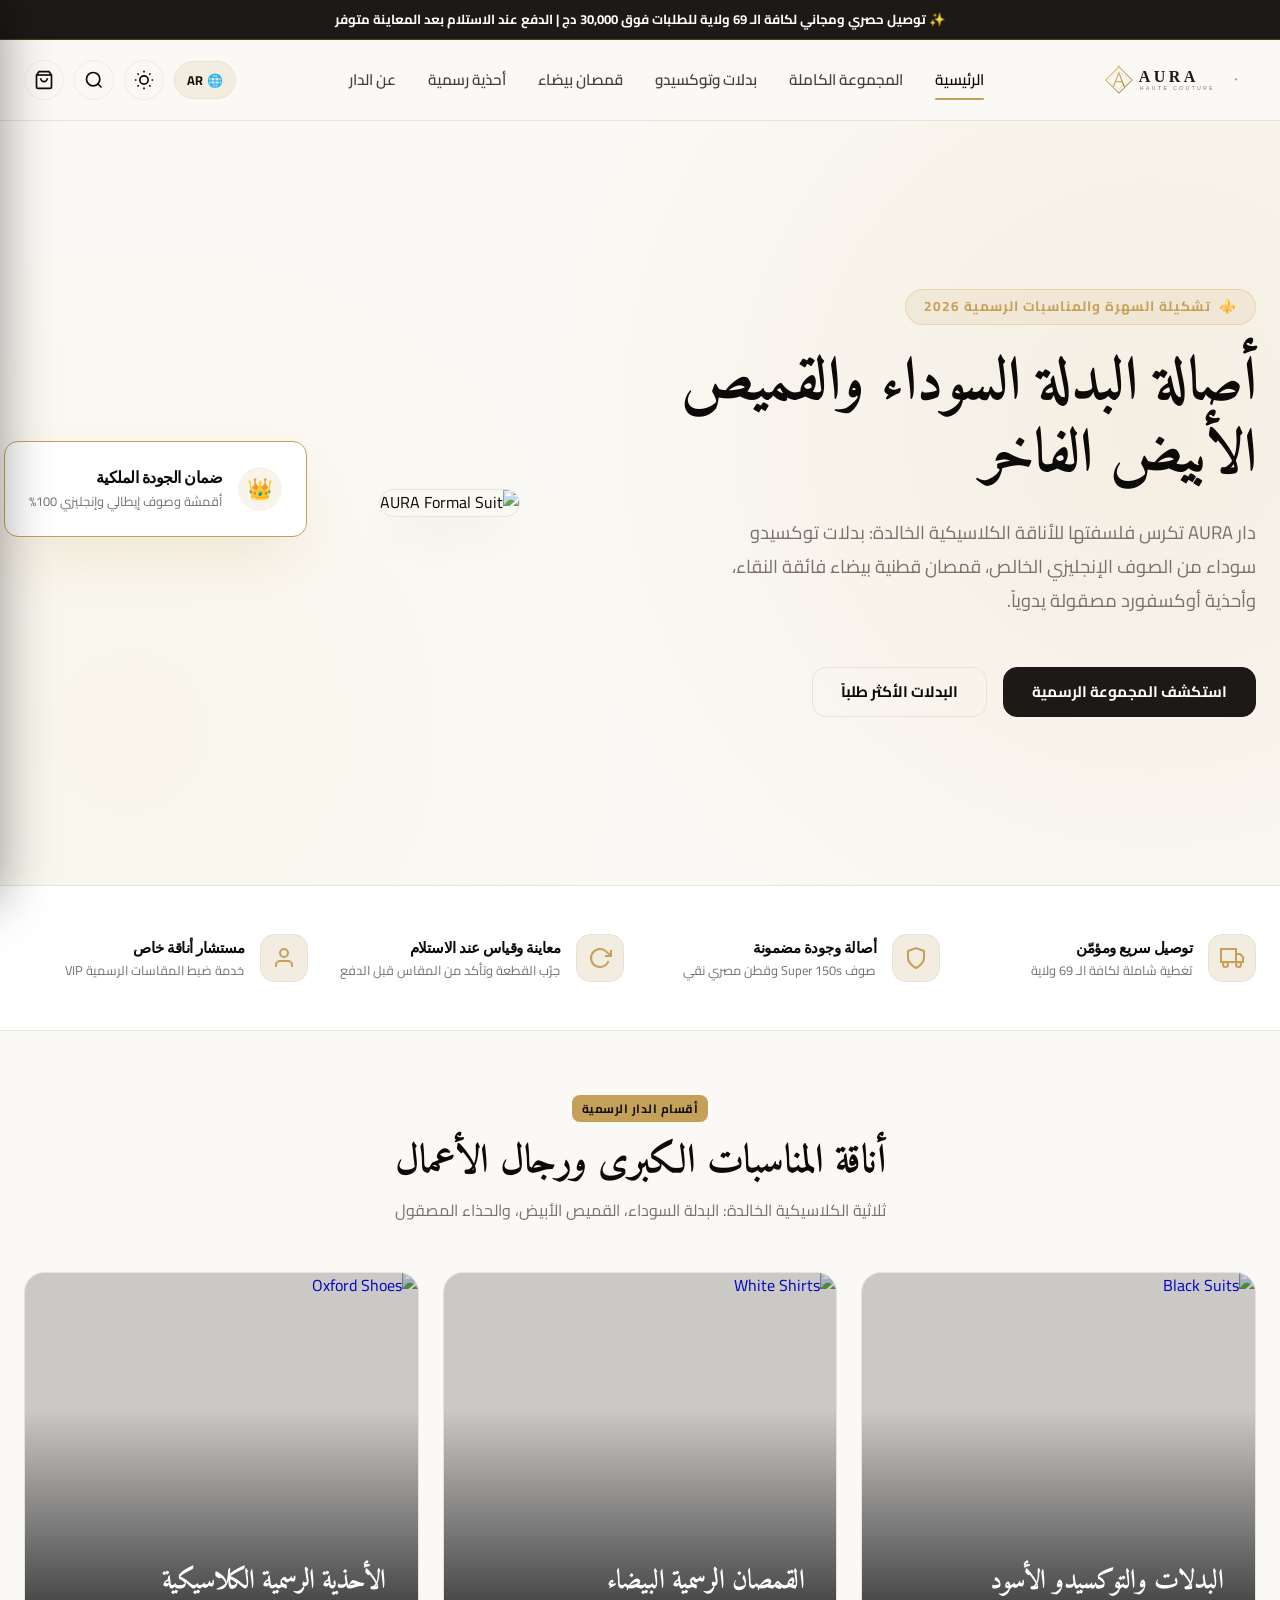
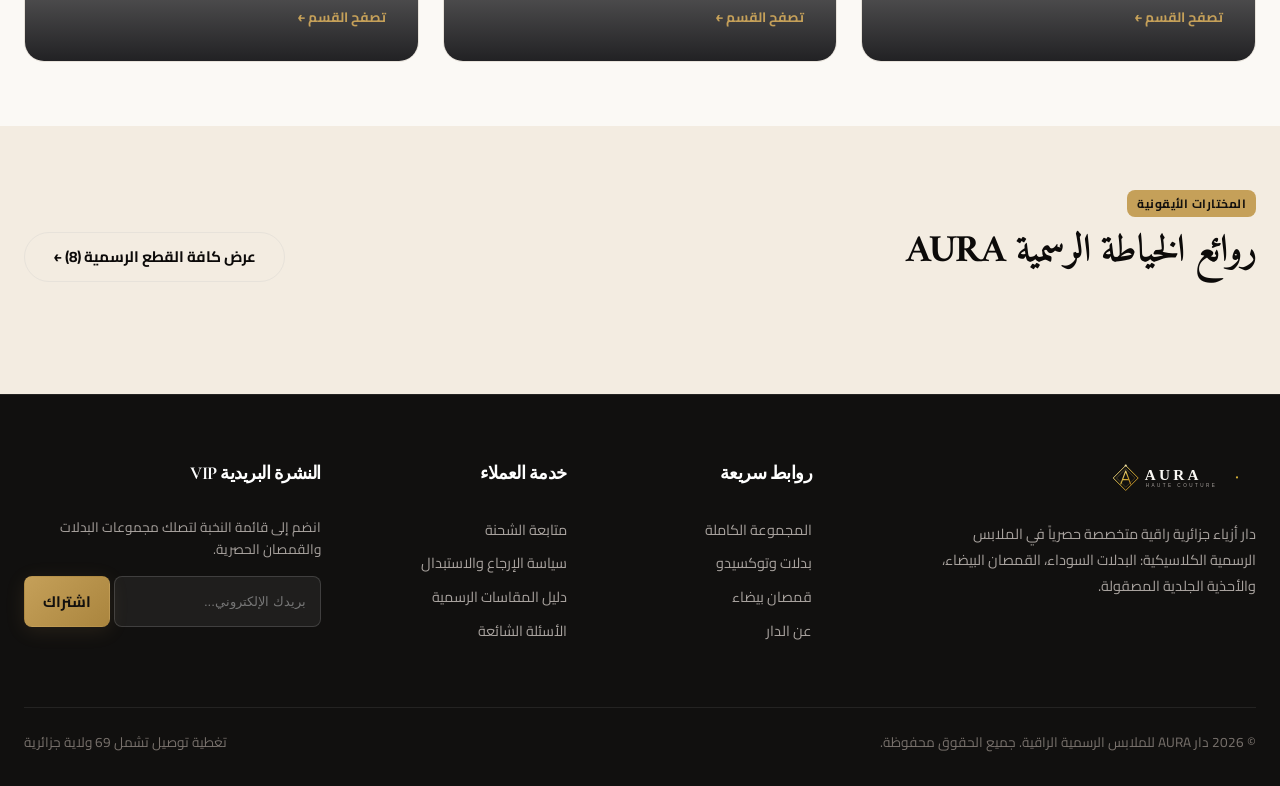
==== commit 45b1c834: "feat: complete formal suits and white shirts catalog, 69 wilayas delivery, native responsive header" ====
--- a/index.html
+++ b/index.html
@@ -3,1241 +3,511 @@
 <head>
   <meta charset="UTF-8">
   <meta name="viewport" content="width=device-width, initial-scale=1.0">
-  <title>AURA Haute Couture — دار الأزياء الراقية</title>
+  <title>AURA — دار البدلات الرسمية والقمصان البيضاء الفاخرة</title>
   
-  <!-- Premium Fonts: Amiri / Cormorant Garamond / Cairo / Montserrat -->
+  <!-- Fonts: Amiri + Cormorant Garamond + Cairo + Montserrat -->
   <link rel="preconnect" href="https://fonts.googleapis.com">
   <link rel="preconnect" href="https://fonts.gstatic.com" crossorigin>
-  <link href="https://fonts.googleapis.com/css2?family=Amiri:ital,wght@0,400;0,700;1,400;1,700&family=Cairo:wght@300;400;500;600;700;800;900&family=Cormorant+Garamond:ital,wght@0,500;0,600;0,700;1,600&family=Montserrat:wght@300;400;500;600;700;800&display=swap" rel="stylesheet">
-
+  <link href="https://fonts.googleapis.com/css2?family=Amiri:ital,wght@0,400;0,700;1,400;1,700&family=Cairo:wght@300;400;500;600;700;800;900&family=Cormorant+Garamond:ital,wght@0,500;0,600;0,700;1,600&family=Montserrat:wght@300;400;500;600;700;800&family=JetBrains+Mono:wght@500;700&display=swap" rel="stylesheet">
+  <link rel="stylesheet" href="./css/main.css">
   <style>
-    /* CSS Variables & Luxury Glassmorphism Tokens */
-    :root {
-      --bg: #0A0A0D;
-      --bg-surface: #121318;
-      --card-bg: rgba(26, 27, 34, 0.7);
-      --card-border: rgba(197, 160, 89, 0.15);
-      --card-border-hover: rgba(197, 160, 89, 0.45);
-      --primary: #F8F9FA;
-      --primary-invert: #0A0A0D;
-      --secondary: #A1A1AA;
-      --accent: #D4AF37;
-      --accent-hover: #E5C378;
-      --accent-glow: rgba(212, 175, 55, 0.28);
-      --accent-light: rgba(212, 175, 55, 0.1);
-      --border: rgba(255, 255, 255, 0.08);
-      --border-subtle: rgba(255, 255, 255, 0.04);
-      --text: #F4F4F5;
-      --text-muted: #9CA3AF;
-      --phone-border: #22242B;
-      --phone-shadow: 0 40px 100px -20px rgba(0, 0, 0, 0.9), 0 0 0 1px rgba(255, 255, 255, 0.12);
-    }
-
-    [data-theme="light"] {
-      --bg: #F9F7F2;
-      --bg-surface: #FFFFFF;
-      --card-bg: rgba(255, 255, 255, 0.85);
-      --card-border: rgba(197, 160, 89, 0.25);
-      --card-border-hover: rgba(197, 160, 89, 0.6);
-      --primary: #12100E;
-      --primary-invert: #FFFFFF;
-      --secondary: #52525B;
-      --accent: #B8860B;
-      --accent-hover: #996515;
-      --accent-glow: rgba(184, 134, 11, 0.25);
-      --accent-light: rgba(184, 134, 11, 0.08);
-      --border: rgba(18, 16, 14, 0.1);
-      --border-subtle: rgba(18, 16, 14, 0.05);
-      --text: #18181B;
-      --text-muted: #71717A;
-      --phone-border: #E5E7EB;
-      --phone-shadow: 0 35px 80px -15px rgba(0, 0, 0, 0.25), 0 0 0 1px rgba(0, 0, 0, 0.08);
-    }
-
-    * { box-sizing: border-box; margin: 0; padding: 0; }
-
-    html {
-      font-size: 16px;
-      scroll-behavior: smooth;
-    }
-
-    body {
-      font-family: 'Cairo', 'Montserrat', sans-serif;
-      background-color: #070709;
-      color: var(--text);
-      min-height: 100vh;
-      overflow-x: hidden;
-      display: flex;
-      flex-direction: column;
-      align-items: center;
-      padding-bottom: 3rem;
-      background-image: 
-        radial-gradient(ellipse 70% 40% at 50% 0%, rgba(212, 175, 55, 0.12), transparent 70%),
-        radial-gradient(ellipse 60% 40% at 90% 90%, rgba(26, 27, 34, 0.5), transparent 70%);
-      transition: background-color 0.4s ease, color 0.4s ease;
-    }
-
-    /* Floating Studio Toolbar */
-    .studio-bar {
-      position: sticky;
-      top: 1rem;
-      z-index: 1000;
-      background: rgba(18, 19, 24, 0.85);
-      backdrop-filter: blur(20px);
-      border: 1px solid rgba(255, 255, 255, 0.12);
-      padding: 0.4rem 0.6rem;
-      border-radius: 999px;
+    .hero-fullscreen {
+      min-height: 85vh;
       display: flex;
       align-items: center;
-      gap: 0.75rem;
-      box-shadow: 0 20px 40px rgba(0, 0, 0, 0.5);
-      margin-bottom: 2rem;
-    }
-
-    .studio-title {
-      font-family: 'Cormorant Garamond', serif;
+      position: relative;
+      background: radial-gradient(circle at 90% 40%, var(--color-accent-soft), transparent 50%),
+                  radial-gradient(circle at 10% 80%, rgba(212, 175, 55, 0.05), transparent 40%);
+      padding: var(--space-3xl) 0;
+      border-bottom: 1px solid var(--color-border);
+    }
+
+    .hero-content-grid {
+      display: grid;
+      grid-template-columns: 1.15fr 0.85fr;
+      gap: var(--space-3xl);
+      align-items: center;
+    }
+
+    .hero-tag {
+      display: inline-flex;
+      align-items: center;
+      gap: var(--space-sm);
+      padding: 6px 18px;
+      border-radius: var(--radius-full);
+      background: var(--color-accent-soft);
+      border: 1px solid rgba(212, 175, 55, 0.3);
+      color: var(--color-accent);
+      font-size: 0.85rem;
       font-weight: 700;
+      letter-spacing: 1px;
+      margin-bottom: var(--space-lg);
+    }
+
+    .hero-h1 {
+      font-family: 'Amiri', 'Cormorant Garamond', serif;
+      font-size: 3.8rem;
+      line-height: 1.18;
+      color: var(--color-foreground);
+      margin-bottom: var(--space-lg);
+      font-weight: 700;
+    }
+
+    .hero-desc {
       font-size: 1.15rem;
-      letter-spacing: 2px;
-      color: var(--accent);
-      padding: 0 0.8rem;
+      color: var(--color-muted-foreground);
+      line-height: 1.85;
+      margin-bottom: var(--space-2xl);
+      max-width: 540px;
+    }
+
+    .hero-showcase-box {
+      position: relative;
+    }
+
+    .hero-main-img {
+      width: 100%;
+      height: 520px;
+      border-radius: var(--radius-lg);
+      object-fit: cover;
+      box-shadow: var(--shadow-lg);
+      border: 1px solid var(--color-border);
+      transition: transform 0.6s cubic-bezier(0.16, 1, 0.3, 1);
+    }
+
+    .hero-main-img:hover {
+      transform: scale(1.02);
+    }
+
+    .floating-accent-card {
+      position: absolute;
+      bottom: -20px;
+      inset-inline-end: -20px;
+      background: var(--color-card);
+      border: 1px solid var(--color-accent);
+      padding: var(--space-lg);
+      border-radius: var(--radius-md);
+      box-shadow: var(--shadow-luxury);
       display: flex;
       align-items: center;
-      gap: 6px;
-    }
-
-    .toggle-group {
-      background: rgba(255, 255, 255, 0.05);
-      border: 1px solid rgba(255, 255, 255, 0.08);
-      border-radius: 999px;
-      padding: 2px;
+      gap: var(--space-md);
+      backdrop-filter: blur(16px);
+      animation: floatBadge 4s ease-in-out infinite alternate;
+    }
+
+    @keyframes floatBadge {
+      from { transform: translateY(0); }
+      to { transform: translateY(-8px); }
+    }
+
+    .features-ribbon {
+      padding: var(--space-2xl) 0;
+      background: var(--color-card);
+      border-bottom: 1px solid var(--color-border);
+    }
+
+    .ribbon-grid {
+      display: grid;
+      grid-template-columns: repeat(4, 1fr);
+      gap: var(--space-xl);
+    }
+
+    .ribbon-item {
       display: flex;
-      gap: 2px;
-    }
-
-    .tool-btn {
-      background: transparent;
-      border: none;
-      color: #94A3B8;
-      padding: 0.45rem 1.1rem;
-      border-radius: 999px;
-      font-size: 0.82rem;
-      font-weight: 700;
-      cursor: pointer;
-      display: inline-flex;
       align-items: center;
-      gap: 6px;
-      transition: all 0.25s cubic-bezier(0.16, 1, 0.3, 1);
-      font-family: 'Cairo', sans-serif;
-    }
-
-    .tool-btn:hover {
-      color: #FFF;
-    }
-
-    .tool-btn.active {
-      background: linear-gradient(135deg, var(--accent), #996515);
-      color: #0A0A0D;
-      box-shadow: 0 4px 16px var(--accent-glow);
-    }
-
-    .action-icon-btn {
-      width: 36px;
-      height: 36px;
-      border-radius: 50%;
-      border: 1px solid rgba(255, 255, 255, 0.12);
-      background: rgba(255, 255, 255, 0.04);
-      color: #E2E8F0;
+      gap: var(--space-md);
+    }
+
+    .ribbon-icon {
+      width: 48px;
+      height: 48px;
+      border-radius: var(--radius-md);
+      background: var(--color-muted);
+      border: 1px solid var(--color-border);
       display: grid;
       place-items: center;
+      color: var(--color-accent);
+      flex-shrink: 0;
+    }
+
+    .cat-explorer-grid {
+      display: grid;
+      grid-template-columns: repeat(3, 1fr);
+      gap: var(--space-lg);
+      margin-top: var(--space-2xl);
+    }
+
+    .cat-card-interactive {
+      position: relative;
+      height: 390px;
+      border-radius: var(--radius-lg);
+      overflow: hidden;
       cursor: pointer;
-      transition: all 0.2s;
-    }
-
-    .action-icon-btn:hover {
-      background: rgba(212, 175, 55, 0.2);
-      color: var(--accent);
-      border-color: var(--accent);
-      transform: scale(1.05);
-    }
-
-    /* Main Viewport Container with 3D Morph Animation */
-    .viewport-box {
-      width: 100%;
+      border: 1px solid var(--color-border);
       display: flex;
-      justify-content: center;
-      align-items: flex-start;
-      padding: 0 1rem;
-      transition: all 0.5s cubic-bezier(0.16, 1, 0.3, 1);
-    }
-
-    /* Mode Web Desktop */
-    .mode-web {
-      width: 100%;
-      max-width: 1260px;
-      background: var(--bg);
-      border-radius: 28px;
-      border: 1px solid var(--border);
-      overflow: hidden;
-      box-shadow: 0 30px 100px rgba(0, 0, 0, 0.7);
-      transition: all 0.5s cubic-bezier(0.16, 1, 0.3, 1);
-    }
-
-    /* Mode Mobile Phone (iPhone 16 Pro Max Frame) */
-    .mode-mobile {
-      width: 410px;
-      height: 860px;
-      background: var(--bg);
-      border: 12px solid var(--phone-border);
-      border-radius: 56px;
-      overflow-y: auto;
-      overflow-x: hidden;
-      box-shadow: var(--phone-shadow);
-      position: relative;
-      transition: all 0.5s cubic-bezier(0.16, 1, 0.3, 1);
-      animation: phoneEntrance 0.5s cubic-bezier(0.16, 1, 0.3, 1);
-    }
-
-    .mode-mobile::-webkit-scrollbar { width: 0; }
-
-    @keyframes phoneEntrance {
-      from { transform: scale(0.92); opacity: 0; }
-      to { transform: scale(1); opacity: 1; }
-    }
-
-    /* Dynamic Island */
-    .dynamic-island {
-      display: none;
-      position: sticky;
-      top: 10px;
-      margin: 0 auto;
-      width: 120px;
-      height: 28px;
-      background: #000;
-      border-radius: 20px;
-      z-index: 500;
-      box-shadow: 0 4px 15px rgba(0, 0, 0, 0.5);
-    }
-
-    .mode-mobile .dynamic-island {
-      display: block;
-    }
-
-    /* Store Navigation */
-    .store-navbar {
-      display: flex;
-      justify-content: space-between;
-      align-items: center;
-      padding: 1.25rem 2.5rem;
-      background: rgba(18, 19, 24, 0.65);
-      backdrop-filter: blur(16px);
-      border-bottom: 1px solid var(--border);
-      position: sticky;
-      top: 0;
-      z-index: 100;
-      transition: all 0.3s;
-    }
-
-    [data-theme="light"] .store-navbar {
-      background: rgba(255, 255, 255, 0.75);
-    }
-
-    .mode-mobile .store-navbar {
-      padding: 0.85rem 1.25rem;
-    }
-
-    .brand-logo-wrap {
-      display: flex;
-      align-items: center;
-      gap: 10px;
+      align-items: flex-end;
+      padding: var(--space-xl);
       text-decoration: none;
     }
 
-    .brand-diamond {
-      width: 28px;
-      height: 28px;
-      border: 1.5px solid var(--accent);
-      transform: rotate(45deg);
-      display: grid;
-      place-items: center;
-      transition: transform 0.4s ease;
-    }
-
-    .brand-logo-wrap:hover .brand-diamond {
-      transform: rotate(225deg);
-    }
-
-    .brand-diamond::after {
-      content: '';
-      width: 10px;
-      height: 10px;
-      background: var(--accent);
-      border-radius: 50%;
-    }
-
-    .brand-name {
-      font-family: 'Cormorant Garamond', serif;
-      font-size: 1.85rem;
-      font-weight: 700;
-      letter-spacing: 4px;
-      color: var(--text);
-    }
-
-    .brand-sub {
-      font-family: 'Montserrat', sans-serif;
-      font-size: 0.65rem;
-      letter-spacing: 3px;
-      color: var(--accent);
-      display: block;
-      margin-top: -4px;
-    }
-
-    .store-nav-links {
-      display: flex;
-      list-style: none;
-      gap: 2rem;
-      font-size: 0.95rem;
-      font-weight: 600;
-    }
-
-    .mode-mobile .store-nav-links {
-      display: none;
-    }
-
-    .store-nav-links a {
-      color: var(--text-muted);
-      text-decoration: none;
-      transition: color 0.2s;
-      position: relative;
-      padding: 4px 0;
-    }
-
-    .store-nav-links a:hover, .store-nav-links a.active {
-      color: var(--accent);
-    }
-
-    .store-nav-links a.active::after {
-      content: '';
+    .cat-card-interactive img {
       position: absolute;
-      bottom: 0;
-      left: 0;
-      width: 100%;
-      height: 2px;
-      background: var(--accent);
-      border-radius: 2px;
-    }
-
-    .nav-user-actions {
-      display: flex;
-      align-items: center;
-      gap: 0.85rem;
-    }
-
-    .cart-btn-pill {
-      background: var(--accent-light);
-      border: 1px solid var(--card-border);
-      color: var(--accent);
-      padding: 0.5rem 1rem;
-      border-radius: 999px;
-      font-size: 0.85rem;
-      font-weight: 700;
-      cursor: pointer;
-      display: flex;
-      align-items: center;
-      gap: 8px;
-      transition: all 0.25s;
-    }
-
-    .cart-btn-pill:hover {
-      background: var(--accent);
-      color: #0A0A0D;
-      transform: translateY(-2px);
-      box-shadow: 0 4px 15px var(--accent-glow);
-    }
-
-    .cart-badge-count {
-      background: var(--primary);
-      color: var(--primary-invert);
-      font-size: 0.7rem;
-      font-weight: 800;
-      width: 18px;
-      height: 18px;
-      border-radius: 50%;
-      display: grid;
-      place-items: center;
-    }
-
-    /* Hero Section with Luxury Typography */
-    .hero-wrap {
-      padding: 4rem 2.5rem;
-      display: grid;
-      grid-template-columns: 1.15fr 0.85fr;
-      gap: 3rem;
-      align-items: center;
-      position: relative;
-    }
-
-    .mode-mobile .hero-wrap {
-      grid-template-columns: 1fr;
-      padding: 2rem 1.25rem;
-      gap: 2rem;
-      text-align: center;
-    }
-
-    .hero-badge-tag {
-      display: inline-flex;
-      align-items: center;
-      gap: 8px;
-      padding: 6px 16px;
-      border-radius: 999px;
-      background: var(--accent-light);
-      border: 1px solid var(--card-border);
-      color: var(--accent);
-      font-size: 0.8rem;
-      font-weight: 700;
-      margin-bottom: 1.5rem;
-      letter-spacing: 1px;
-    }
-
-    .hero-title {
-      font-family: 'Amiri', 'Cormorant Garamond', serif;
-      font-size: 3.5rem;
-      line-height: 1.2;
-      color: var(--text);
-      margin-bottom: 1.25rem;
-      font-weight: 700;
-    }
-
-    .mode-mobile .hero-title {
-      font-size: 2.15rem;
-      line-height: 1.3;
-    }
-
-    .hero-desc {
-      color: var(--text-muted);
-      font-size: 1.1rem;
-      line-height: 1.85;
-      margin-bottom: 2.2rem;
-      max-width: 540px;
-    }
-
-    .mode-mobile .hero-desc {
-      font-size: 0.95rem;
-      margin: 0 auto 1.8rem;
-    }
-
-    .hero-cta-btns {
-      display: flex;
-      gap: 1rem;
-      flex-wrap: wrap;
-    }
-
-    .mode-mobile .hero-cta-btns {
-      justify-content: center;
-    }
-
-    .btn-gold {
-      background: linear-gradient(135deg, var(--accent), #996515);
-      color: #0A0A0D;
-      padding: 14px 32px;
-      border-radius: 14px;
-      font-size: 0.95rem;
-      font-weight: 700;
-      border: none;
-      cursor: pointer;
-      display: inline-flex;
-      align-items: center;
-      gap: 8px;
-      box-shadow: 0 10px 25px var(--accent-glow);
-      transition: all 0.3s cubic-bezier(0.16, 1, 0.3, 1);
-      font-family: 'Cairo', sans-serif;
-    }
-
-    .btn-gold:hover {
-      transform: translateY(-3px) scale(1.02);
-      box-shadow: 0 15px 35px rgba(212, 175, 55, 0.4);
-    }
-
-    .btn-glass {
-      background: var(--card-bg);
-      border: 1px solid var(--border);
-      color: var(--text);
-      padding: 14px 28px;
-      border-radius: 14px;
-      font-size: 0.95rem;
-      font-weight: 700;
-      cursor: pointer;
-      transition: all 0.25s;
-      font-family: 'Cairo', sans-serif;
-    }
-
-    .btn-glass:hover {
-      background: var(--accent-light);
-      border-color: var(--accent);
-      color: var(--accent);
-      transform: translateY(-2px);
-    }
-
-    /* Hero Visual Showcase */
-    .hero-stage {
-      position: relative;
-    }
-
-    .hero-image-frame {
-      width: 100%;
-      height: 480px;
-      border-radius: 28px;
-      overflow: hidden;
-      border: 1px solid var(--card-border);
-      box-shadow: 0 25px 60px -15px rgba(0, 0, 0, 0.6);
-      position: relative;
-    }
-
-    .mode-mobile .hero-image-frame {
-      height: 320px;
-      border-radius: 20px;
-    }
-
-    .hero-image-frame img {
-      width: 100%;
-      height: 100%;
-      object-fit: cover;
-      transition: transform 0.8s cubic-bezier(0.16, 1, 0.3, 1);
-    }
-
-    .hero-image-frame:hover img {
-      transform: scale(1.06);
-    }
-
-    .hero-floating-badge {
-      position: absolute;
-      bottom: -15px;
-      inset-inline-end: -15px;
-      background: var(--card-bg);
-      backdrop-filter: blur(16px);
-      border: 1px solid var(--card-border);
-      padding: 1rem 1.4rem;
-      border-radius: 18px;
-      box-shadow: 0 15px 35px rgba(0, 0, 0, 0.4);
-      display: flex;
-      align-items: center;
-      gap: 12px;
-      animation: badgeFloat 4s ease-in-out infinite alternate;
-    }
-
-    .mode-mobile .hero-floating-badge {
-      bottom: 10px;
-      inset-inline-end: 10px;
-      padding: 0.75rem 1rem;
-    }
-
-    @keyframes badgeFloat {
-      from { transform: translateY(0); }
-      to { transform: translateY(-8px); }
-    }
-
-    /* Category Navigation Cards */
-    .section-head {
-      padding: 2.5rem 2.5rem 1.5rem;
-      display: flex;
-      justify-content: space-between;
-      align-items: flex-end;
-    }
-
-    .mode-mobile .section-head {
-      padding: 1.5rem 1.25rem 1rem;
-      flex-direction: column;
-      align-items: flex-start;
-      gap: 0.5rem;
-    }
-
-    .section-title {
-      font-family: 'Amiri', 'Cormorant Garamond', serif;
-      font-size: 2.3rem;
-      color: var(--text);
-      line-height: 1.2;
-    }
-
-    .section-sub {
-      color: var(--text-muted);
-      font-size: 0.95rem;
-    }
-
-    .category-pills-row {
-      display: flex;
-      gap: 0.65rem;
-      overflow-x: auto;
-      padding: 0 2.5rem 1.75rem;
-    }
-
-    .mode-mobile .category-pills-row {
-      padding: 0 1.25rem 1.25rem;
-    }
-
-    .category-pills-row::-webkit-scrollbar { display: none; }
-
-    .cat-btn {
-      background: var(--card-bg);
-      border: 1px solid var(--border);
-      color: var(--text-muted);
-      padding: 0.55rem 1.4rem;
-      border-radius: 999px;
-      font-size: 0.88rem;
-      font-weight: 700;
-      white-space: nowrap;
-      cursor: pointer;
-      transition: all 0.25s;
-      font-family: 'Cairo', sans-serif;
-    }
-
-    .cat-btn:hover, .cat-btn.active {
-      background: var(--accent);
-      color: #0A0A0D;
-      border-color: var(--accent);
-      box-shadow: 0 4px 15px var(--accent-glow);
-    }
-
-    /* Products Grid */
-    .products-mosaic {
-      display: grid;
-      grid-template-columns: repeat(4, 1fr);
-      gap: 1.5rem;
-      padding: 0 2.5rem 3.5rem;
-    }
-
-    .mode-mobile .products-mosaic {
-      grid-template-columns: 1fr 1fr;
-      gap: 0.85rem;
-      padding: 0 1.25rem 2.5rem;
-    }
-
-    .couture-card {
-      background: var(--card-bg);
-      border: 1px solid var(--card-border);
-      border-radius: 20px;
-      overflow: hidden;
-      display: flex;
-      flex-direction: column;
-      position: relative;
-      transition: all 0.4s cubic-bezier(0.16, 1, 0.3, 1);
-    }
-
-    .couture-card:hover {
-      transform: translateY(-8px);
-      border-color: var(--card-border-hover);
-      box-shadow: 0 20px 45px -10px var(--accent-glow);
-    }
-
-    .card-media {
-      position: relative;
-      aspect-ratio: 3 / 4;
-      overflow: hidden;
-      background: #14151B;
-    }
-
-    .card-media img {
+      inset: 0;
       width: 100%;
       height: 100%;
       object-fit: cover;
       transition: transform 0.7s cubic-bezier(0.16, 1, 0.3, 1);
     }
 
-    .couture-card:hover .card-media img {
+    .cat-card-interactive::after {
+      content: '';
+      position: absolute;
+      inset: 0;
+      background: linear-gradient(to top, rgba(10, 10, 13, 0.9) 0%, rgba(10, 10, 13, 0.2) 65%);
+      transition: opacity 0.3s ease;
+    }
+
+    .cat-card-interactive:hover img {
       transform: scale(1.08);
     }
 
-    .card-badge {
-      position: absolute;
-      top: 10px;
-      inset-inline-end: 10px;
-      background: linear-gradient(135deg, var(--accent), #996515);
-      color: #0A0A0D;
-      font-size: 0.7rem;
-      font-weight: 800;
-      padding: 4px 10px;
-      border-radius: 6px;
-      letter-spacing: 0.5px;
-      box-shadow: 0 4px 10px rgba(0, 0, 0, 0.3);
-    }
-
-    .card-wishlist {
-      position: absolute;
-      top: 10px;
-      inset-inline-start: 10px;
-      width: 32px;
-      height: 32px;
-      border-radius: 50%;
-      background: rgba(18, 19, 24, 0.65);
-      backdrop-filter: blur(8px);
-      border: 1px solid rgba(255, 255, 255, 0.15);
-      color: #FFF;
-      display: grid;
-      place-items: center;
-      cursor: pointer;
-      transition: all 0.2s;
-    }
-
-    .card-wishlist:hover {
-      color: #E11D48;
-      border-color: #E11D48;
-      transform: scale(1.1);
-    }
-
-    .card-info {
-      padding: 1.25rem;
-      display: flex;
-      flex-direction: column;
-      flex-grow: 1;
-    }
-
-    .mode-mobile .card-info {
-      padding: 0.85rem;
-    }
-
-    .card-category {
-      font-size: 0.72rem;
+    .cat-card-content {
+      position: relative;
+      z-index: 2;
+      color: #FFFFFF;
+    }
+
+    .cat-card-content h3 {
+      font-family: 'Amiri', 'Cormorant Garamond', serif;
+      font-size: 1.7rem;
+      margin-bottom: var(--space-xs);
+      color: #FFFFFF;
+    }
+
+    .cat-card-content span {
+      font-size: 0.85rem;
       font-weight: 700;
-      color: var(--accent);
-      letter-spacing: 1px;
-      text-transform: uppercase;
-      margin-bottom: 4px;
-    }
-
-    .card-title {
-      font-family: 'Cairo', 'Amiri', sans-serif;
-      font-size: 1.05rem;
-      font-weight: 700;
-      color: var(--text);
-      line-height: 1.35;
-      margin-bottom: 0.75rem;
-      display: -webkit-box;
-      -webkit-line-clamp: 2;
-      -webkit-box-orient: vertical;
-      overflow: hidden;
-    }
-
-    .mode-mobile .card-title {
-      font-size: 0.88rem;
-    }
-
-    .card-bottom {
-      margin-top: auto;
-      display: flex;
-      justify-content: space-between;
-      align-items: center;
-      padding-top: 0.75rem;
-      border-top: 1px dashed var(--border);
-    }
-
-    .price-tag {
-      font-family: 'Montserrat', sans-serif;
-      font-weight: 800;
-      font-size: 1.15rem;
-      color: var(--text);
-    }
-
-    .add-cart-circle {
-      width: 38px;
-      height: 38px;
-      border-radius: 12px;
-      background: var(--accent-light);
-      border: 1px solid var(--card-border);
-      color: var(--accent);
-      display: grid;
-      place-items: center;
-      cursor: pointer;
-      transition: all 0.25s;
-    }
-
-    .add-cart-circle:hover {
-      background: var(--accent);
-      color: #0A0A0D;
-      transform: scale(1.08);
-      box-shadow: 0 4px 15px var(--accent-glow);
-    }
-
-    /* Mobile Bottom Navigation Bar */
-    .mobile-tabbar {
-      display: none;
-      position: sticky;
-      bottom: 0;
-      background: rgba(18, 19, 24, 0.92);
-      backdrop-filter: blur(16px);
-      border-top: 1px solid var(--border);
-      padding: 0.65rem 1.5rem 0.85rem;
-      justify-content: space-between;
-      align-items: center;
-      z-index: 200;
-    }
-
-    [data-theme="light"] .mobile-tabbar {
-      background: rgba(255, 255, 255, 0.95);
-    }
-
-    .mode-mobile .mobile-tabbar {
-      display: flex;
-    }
-
-    .tab-link {
-      display: flex;
-      flex-direction: column;
-      align-items: center;
-      gap: 3px;
-      color: var(--text-muted);
-      text-decoration: none;
-      font-size: 0.7rem;
-      font-weight: 700;
-      transition: color 0.2s;
-    }
-
-    .tab-link.active, .tab-link:hover {
-      color: var(--accent);
-    }
-
-    /* Cart Toast */
-    .toast-pill {
-      position: fixed;
-      bottom: 24px;
-      left: 50%;
-      transform: translateX(-50%) translateY(100px);
-      background: #121318;
-      border: 1px solid var(--accent);
-      color: #FFF;
-      padding: 12px 24px;
-      border-radius: 999px;
-      font-size: 0.9rem;
-      font-weight: 700;
-      box-shadow: 0 10px 30px rgba(0, 0, 0, 0.6);
-      z-index: 2000;
-      opacity: 0;
-      transition: all 0.35s cubic-bezier(0.16, 1, 0.3, 1);
+      color: var(--color-accent);
       display: flex;
       align-items: center;
-      gap: 8px;
-    }
-
-    .toast-pill.show {
-      transform: translateX(-50%) translateY(0);
-      opacity: 1;
+      gap: 6px;
+    }
+
+    @media (max-width: 992px) {
+      .hero-content-grid { grid-template-columns: 1fr; }
+      .ribbon-grid { grid-template-columns: 1fr 1fr; }
+      .cat-explorer-grid { grid-template-columns: 1fr; }
+      .hero-h1 { font-size: 2.6rem; }
+      .floating-accent-card { inset-inline-end: 10px; bottom: 10px; }
     }
   </style>
 </head>
 <body>
 
-  <!-- Floating Studio Controls -->
-  <div class="studio-bar">
-    <div class="studio-title">
-      <span>👑</span> AURA LAB
+  <!-- Top Announcement Bar -->
+  <aside style="background: var(--color-primary); color: var(--color-on-primary); padding: 9px 16px; font-size: 0.82rem; text-align: center; font-weight: 700; border-bottom: 1px solid rgba(212, 175, 55, 0.25);">
+    <span data-i18n="announcement">✨ توصيل حصري ومجاني لكافة الـ 69 ولاية للطلبات فوق 30,000 دج | الدفع عند الاستلام بعد المعاينة متوفر</span>
+  </aside>
+
+  <!-- Site Header -->
+  <header class="site-header">
+    <div class="container header-inner">
+      <a href="index.html" class="site-logo">
+        <img src="./assets/icons/logo-light.svg" alt="AURA Logo">
+      </a>
+
+      <nav>
+        <ul class="main-nav">
+          <li><a href="index.html" class="active" data-i18n="nav.home">الرئيسية</a></li>
+          <li><a href="catalog.html" data-i18n="nav.catalog">المجموعة الكاملة</a></li>
+          <li><a href="catalog.html?category=suits" data-i18n="nav.suits">بدلات وتوكسيدو</a></li>
+          <li><a href="catalog.html?category=shirts" data-i18n="nav.shirts">قمصان بيضاء</a></li>
+          <li><a href="catalog.html?category=shoes" data-i18n="nav.shoes">أحذية رسمية</a></li>
+          <li><a href="about.html" data-i18n="nav.about">عن الدار</a></li>
+        </ul>
+      </nav>
+
+      <div class="header-tools">
+        <!-- Language Switcher Button (AR / EN / FR) -->
+        <button class="lang-select-btn" title="تغيير اللغة / Change Language / Changer la langue">
+          🌐 <span class="current-lang">AR</span>
+        </button>
+
+        <!-- Theme Toggle (Dark / Light) -->
+        <button class="btn-icon theme-toggle" title="تبديل المظهر">
+          <svg width="20" height="20" viewBox="0 0 24 24" fill="none" stroke="currentColor" stroke-width="2"><path d="M21 12.79A9 9 0 1 1 11.21 3 7 7 0 0 0 21 12.79z"></path></svg>
+        </button>
+
+        <!-- Search button -->
+        <a href="catalog.html" class="btn-icon" title="بحث">
+          <svg width="20" height="20" viewBox="0 0 24 24" fill="none" stroke="currentColor" stroke-width="2"><circle cx="11" cy="11" r="8"/><line x1="21" y1="21" x2="16.65" y2="16.65"/></svg>
+        </a>
+
+        <!-- Cart Trigger -->
+        <button class="btn-icon cart-trigger" title="حقيبة التسوق">
+          <span class="cart-count">0</span>
+          <svg width="20" height="20" viewBox="0 0 24 24" fill="none" stroke="currentColor" stroke-width="2"><path d="M6 2L3 6v14a2 2 0 0 0 2 2h14a2 2 0 0 0 2-2V6l-3-4z"/><line x1="3" y1="6" x2="21" y2="6"/><path d="M16 10a4 4 0 0 1-8 0"/></svg>
+        </button>
+      </div>
     </div>
-
-    <!-- Viewport Switcher -->
-    <div class="toggle-group">
-      <button class="tool-btn active" id="btn-web" onclick="setViewportMode('web')">
-        <svg width="15" height="15" viewBox="0 0 24 24" fill="none" stroke="currentColor" stroke-width="2"><rect x="2" y="3" width="20" height="14" rx="2"/><line x1="8" y1="21" x2="16" y2="21"/><line x1="12" y1="17" x2="12" y2="21"/></svg>
-        <span>كمبيوتر (Web)</span>
-      </button>
-      <button class="tool-btn" id="btn-mobile" onclick="setViewportMode('mobile')">
-        <svg width="15" height="15" viewBox="0 0 24 24" fill="none" stroke="currentColor" stroke-width="2"><rect x="5" y="2" width="14" height="20" rx="3"/><circle cx="12" cy="18" r="1"/></svg>
-        <span>هاتف (Mobile)</span>
-      </button>
+  </header>
+
+  <!-- Hero Section -->
+  <main>
+    <section class="hero-fullscreen">
+      <div class="container hero-content-grid">
+        <div>
+          <div class="hero-tag">
+            <span>⚜️</span> <span data-i18n="hero.tag">تشكيلة السهرة والمناسبات الرسمية 2026</span>
+          </div>
+          <h1 class="hero-h1" data-i18n="hero.title">أصالة البدلة السوداء والقميص الأبيض الفاخر</h1>
+          <p class="hero-desc" data-i18n="hero.desc">
+            دار AURA تكرس فلسفتها للأناقة الكلاسيكية الخالدة: بدلات توكسيدو سوداء من الصوف الإنجليزي الخالص، قمصان قطنية بيضاء فائقة النقاء، وأحذية أوكسفورد مصقولة يدوياً.
+          </p>
+          <div style="display: flex; gap: var(--space-md); flex-wrap: wrap;">
+            <a href="catalog.html" class="btn btn-primary" data-i18n="hero.ctaPrimary">
+              استكشف المجموعة الرسمية
+            </a>
+            <a href="#featured-section" class="btn btn-outline" data-i18n="hero.ctaSecondary">البدلات الأكثر طلباً</a>
+          </div>
+        </div>
+
+        <div class="hero-showcase-box">
+          <img src="https://images.unsplash.com/photo-1507679799987-c73779587ccf?q=80&w=1000&auto=format&fit=crop" alt="AURA Formal Suit" class="hero-main-img">
+          <div class="floating-accent-card">
+            <div style="width: 44px; height: 44px; border-radius: 50%; background: var(--color-accent-soft); display: grid; place-items: center; color: var(--color-accent); font-size: 1.3rem;">
+              👑
+            </div>
+            <div>
+              <h4 style="font-size: 1rem; font-weight: 700;" data-i18n="hero.badgeTitle">ضمان الجودة الملكية</h4>
+              <p style="font-size: 0.8rem; color: var(--color-muted-foreground);" data-i18n="hero.badgeSubtitle">أقمشة وصوف إيطالي وإنجليزي 100%</p>
+            </div>
+          </div>
+        </div>
+      </div>
+    </section>
+
+    <!-- Value Ribbon (69 Wilayas) -->
+    <section class="features-ribbon">
+      <div class="container ribbon-grid">
+        <div class="ribbon-item">
+          <div class="ribbon-icon">
+            <svg width="24" height="24" viewBox="0 0 24 24" fill="none" stroke="currentColor" stroke-width="2"><rect x="1" y="3" width="15" height="13"/><polygon points="16 8 20 8 23 11 23 16 16 16 16 8"/><circle cx="5.5" cy="18.5" r="2.5"/><circle cx="18.5" cy="18.5" r="2.5"/></svg>
+          </div>
+          <div>
+            <h4 style="font-size: 0.95rem; font-weight: 700;" data-i18n="features.deliveryTitle">توصيل سريع ومؤمّن</h4>
+            <p style="font-size: 0.8rem; color: var(--color-muted-foreground);" data-i18n="features.deliveryDesc">تغطية شاملة لكافة الـ 69 ولاية</p>
+          </div>
+        </div>
+
+        <div class="ribbon-item">
+          <div class="ribbon-icon">
+            <svg width="24" height="24" viewBox="0 0 24 24" fill="none" stroke="currentColor" stroke-width="2"><path d="M12 22s8-4 8-10V5l-8-3-8 3v7c0 6 8 10 8 10z"/></svg>
+          </div>
+          <div>
+            <h4 style="font-size: 0.95rem; font-weight: 700;" data-i18n="features.qualityTitle">أصالة وجودة مضمونة</h4>
+            <p style="font-size: 0.8rem; color: var(--color-muted-foreground);" data-i18n="features.qualityDesc">صوف Super 150s وقطن مصري نقي</p>
+          </div>
+        </div>
+
+        <div class="ribbon-item">
+          <div class="ribbon-icon">
+            <svg width="24" height="24" viewBox="0 0 24 24" fill="none" stroke="currentColor" stroke-width="2"><polyline points="23 4 23 10 17 10"/><path d="M20.49 15a9 9 0 1 1-2.12-9.36L23 10"/></svg>
+          </div>
+          <div>
+            <h4 style="font-size: 0.95rem; font-weight: 700;" data-i18n="features.returnsTitle">معاينة وقياس عند الاستلام</h4>
+            <p style="font-size: 0.8rem; color: var(--color-muted-foreground);" data-i18n="features.returnsDesc">جرّب القطعة وتأكد من المقاس قبل الدفع</p>
+          </div>
+        </div>
+
+        <div class="ribbon-item">
+          <div class="ribbon-icon">
+            <svg width="24" height="24" viewBox="0 0 24 24" fill="none" stroke="currentColor" stroke-width="2"><path d="M20 21v-2a4 4 0 0 0-4-4H8a4 4 0 0 0-4 4v2"/><circle cx="12" cy="7" r="4"/></svg>
+          </div>
+          <div>
+            <h4 style="font-size: 0.95rem; font-weight: 700;" data-i18n="features.stylistTitle">مستشار أناقة خاص</h4>
+            <p style="font-size: 0.8rem; color: var(--color-muted-foreground);" data-i18n="features.stylistDesc">خدمة ضبط المقاسات الرسمية VIP</p>
+          </div>
+        </div>
+      </div>
+    </section>
+
+    <!-- Categories Banner -->
+    <section style="padding: var(--space-3xl) 0;">
+      <div class="container">
+        <div style="text-align: center; max-width: 650px; margin: 0 auto;">
+          <span class="badge badge-gold" style="margin-bottom: var(--space-sm);" data-i18n="categories.badge">أقسام الدار الرسمية</span>
+          <h2 style="font-family:'Amiri', serif; font-size: 2.5rem; margin-bottom: var(--space-xs);" data-i18n="categories.title">أناقة المناسبات الكبرى ورجال الأعمال</h2>
+          <p class="text-muted" data-i18n="categories.desc">ثلاثية الكلاسيكية الخالدة: البدلة السوداء، القميص الأبيض، والحذاء المصقول</p>
+        </div>
+
+        <div class="cat-explorer-grid">
+          <a href="catalog.html?category=suits" class="cat-card-interactive">
+            <img src="https://images.unsplash.com/photo-1594938298603-c8148c4dae35?q=80&w=600&auto=format&fit=crop" alt="Black Suits">
+            <div class="cat-card-content">
+              <h3 data-i18n="categories.suits">البدلات والتوكسيدو الأسود</h3>
+              <span data-i18n="categories.browse">تصفح القسم ←</span>
+            </div>
+          </a>
+
+          <a href="catalog.html?category=shirts" class="cat-card-interactive">
+            <img src="https://images.unsplash.com/photo-1620012253295-c15c429fccf8?q=80&w=600&auto=format&fit=crop" alt="White Shirts">
+            <div class="cat-card-content">
+              <h3 data-i18n="categories.shirts">القمصان الرسمية البيضاء</h3>
+              <span data-i18n="categories.browse">تصفح القسم ←</span>
+            </div>
+          </a>
+
+          <a href="catalog.html?category=shoes" class="cat-card-interactive">
+            <img src="https://images.unsplash.com/photo-1614252235316-8c857d38b5f4?q=80&w=600&auto=format&fit=crop" alt="Oxford Shoes">
+            <div class="cat-card-content">
+              <h3 data-i18n="categories.shoes">الأحذية الرسمية الكلاسيكية</h3>
+              <span data-i18n="categories.browse">تصفح القسم ←</span>
+            </div>
+          </a>
+        </div>
+      </div>
+    </section>
+
+    <!-- Featured Products Grid -->
+    <section id="featured-section" style="padding: var(--space-3xl) 0; background: var(--color-muted);">
+      <div class="container">
+        <div style="display: flex; justify-content: space-between; align-items: flex-end; margin-bottom: var(--space-2xl); flex-wrap:wrap; gap:16px;">
+          <div>
+            <span class="badge badge-gold" style="margin-bottom: var(--space-xs);" data-i18n="featured.badge">المختارات الأيقونية</span>
+            <h2 style="font-family:'Amiri', serif; font-size: 2.4rem;" data-i18n="featured.title">روائع الخياطة الرسمية AURA</h2>
+          </div>
+          <a href="catalog.html" class="btn btn-outline" style="border-radius: var(--radius-full);" data-i18n="featured.viewAll">عرض كافة القطع الرسمية (8) ←</a>
+        </div>
+
+        <div class="product-cards-grid" id="featured-products-container" style="display: grid; grid-template-columns: repeat(auto-fill, minmax(260px, 1fr)); gap: var(--space-lg);">
+          <!-- Populated dynamically via JS -->
+        </div>
+      </div>
+    </section>
+  </main>
+
+  <!-- Cart Drawer -->
+  <div class="cart-drawer-overlay" id="cart-overlay"></div>
+  <aside class="cart-drawer" id="cart-drawer">
+    <div class="cart-drawer-header">
+      <div style="display: flex; align-items: center; gap: var(--space-sm);">
+        <h3 style="font-size: 1.25rem;" data-i18n="cart.title">حقيبة المشتريات الرسمية</h3>
+        <span class="badge badge-gold cart-count">0</span>
+      </div>
+      <button class="btn-icon" id="close-cart-btn" style="border:none;">✕</button>
     </div>
 
-    <!-- Language Cycle Button -->
-    <button class="tool-btn" onclick="cycleLang()" style="background:rgba(255,255,255,0.06); border:1px solid rgba(255,255,255,0.1);">
-      🌐 <span id="active-lang-label">AR</span>
-    </button>
-
-    <!-- Theme Switcher -->
-    <button class="action-icon-btn" onclick="toggleThemeMode()" title="تبديل المظهر">
-      <span id="theme-icon">🌙</span>
-    </button>
-  </div>
-
-  <!-- Main Viewport Box -->
-  <div class="viewport-box">
-    <div class="mode-web" id="viewport-frame">
-      
-      <!-- Dynamic Island for Mobile -->
-      <div class="dynamic-island"></div>
-
-      <!-- Store Navbar -->
-      <header class="store-navbar">
-        <a href="#" class="brand-logo-wrap">
-          <div class="brand-diamond"></div>
-          <div>
-            <span class="brand-name">AURA</span>
-            <span class="brand-sub">HAUTE COUTURE</span>
-          </div>
-        </a>
-
-        <ul class="store-nav-links">
-          <li><a href="#" class="active" data-key="navHome">الرئيسية</a></li>
-          <li><a href="#" data-key="navCollection">المجموعة الكاملة</a></li>
-          <li><a href="#" data-key="navCoats">معاطف كشمير</a></li>
-          <li><a href="#" data-key="navGowns">فساتين سهرة</a></li>
-          <li><a href="#" data-key="navSuits">بدلات رسمية</a></li>
-        </ul>
-
-        <div class="nav-user-actions">
-          <button class="cart-btn-pill" onclick="triggerCart()">
-            <svg width="18" height="18" viewBox="0 0 24 24" fill="none" stroke="currentColor" stroke-width="2"><path d="M6 2L3 6v14a2 2 0 0 0 2 2h14a2 2 0 0 0 2-2V6l-3-4z"/><line x1="3" y1="6" x2="21" y2="6"/><path d="M16 10a4 4 0 0 1-8 0"/></svg>
-            <span class="cart-badge-count" id="cart-count-num">0</span>
-          </button>
-        </div>
-      </header>
-
-      <!-- Hero Banner -->
-      <section class="hero-wrap">
-        <div>
-          <span class="hero-badge-tag">
-            <span>⚜️</span> <span data-key="heroTag">تشكيلة الخريف والشتاء الحصرية 2026</span>
-          </span>
-          <h1 class="hero-title" data-key="heroTitle">أصالة الخياطة الرفيعة بلمسة عصرية خالدة</h1>
-          <p class="hero-desc" data-key="heroDesc">
-            تجسيد حقيقي للفخامة والذوق الرفيع. قطع استثنائية محاكة يدويًا من أنقى أقمشة الكشمير والحرير الإيطالي لتضفي على إطلالتك بريقاً لا يُنسى.
+    <div class="cart-items-list" id="cart-items-list"></div>
+
+    <div class="cart-drawer-footer">
+      <div style="display: flex; justify-content: space-between; align-items: center; margin-bottom: var(--space-md);">
+        <span style="color: var(--color-muted-foreground); font-weight: 600;" data-i18n="cart.subtotal">المجموع الفرعي:</span>
+        <span id="cart-total-price" style="font-size: 1.3rem; font-weight: 800; font-family: var(--font-mono); color: var(--color-foreground);">0 DZD</span>
+      </div>
+      <a href="checkout.html" class="btn btn-primary" style="width: 100%; border-radius: var(--radius-md);" data-i18n="cart.checkoutBtn">
+        متابعة إتمام الطلب (Checkout)
+      </a>
+    </div>
+  </aside>
+
+  <!-- Footer -->
+  <footer class="site-footer">
+    <div class="container">
+      <div class="footer-grid">
+        <div class="footer-col">
+          <img src="./assets/icons/logo-light.svg" alt="AURA" style="height: 38px; margin-bottom: var(--space-md);">
+          <p style="color: #A8A29E; line-height: 1.8; font-size: 0.9rem; max-width: 320px;" data-i18n="footer.desc">
+            دار أزياء جزائرية راقية متخصصة حصرياً في الملابس الرسمية الكلاسيكية: البدلات السوداء، القمصان البيضاء، والأحذية الجلدية المصقولة.
           </p>
-          <div class="hero-cta-btns">
-            <button class="btn-gold" onclick="triggerCart()" data-key="heroBtnPrimary">استكشف المجموعة الحصرية ←</button>
-            <button class="btn-glass" data-key="heroBtnSecondary">الأكثر طلباً</button>
-          </div>
-        </div>
-
-        <div class="hero-stage">
-          <div class="hero-image-frame">
-            <img src="https://images.unsplash.com/photo-1490481651871-ab68de25d43d?q=80&w=1000&auto=format&fit=crop" alt="AURA Couture">
-          </div>
-          <div class="hero-floating-badge">
-            <span style="font-size:1.6rem;">💎</span>
-            <div>
-              <strong style="display:block; font-size:1rem; color:var(--text);" data-key="badgeTitle">ضمان الجودة الملكية</strong>
-              <span style="font-size:0.75rem; color:var(--text-muted);" data-key="badgeSub">أقمشة إيطالية معتمدة 100%</span>
-            </div>
-          </div>
-        </div>
-      </section>
-
-      <!-- Category Filter Pills -->
-      <div class="section-head">
-        <div>
-          <h2 class="section-title" data-key="secTitle">روائع دار AURA</h2>
-          <p class="section-sub" data-key="secSub">قطع مختارة بعناية للموسم الحالي تجمع بين الهيبة والنعومة</p>
-        </div>
-      </div>
-
-      <div class="category-pills-row">
-        <button class="cat-btn active" onclick="filterCatalog('all', this)" data-key="catAll">كل الأقسام</button>
-        <button class="cat-btn" onclick="filterCatalog('coats', this)" data-key="catCoats">معاطف كشمير</button>
-        <button class="cat-btn" onclick="filterCatalog('dresses', this)" data-key="catDresses">فساتين سهرة</button>
-        <button class="cat-btn" onclick="filterCatalog('suits', this)" data-key="catSuits">بدلات وتوكسيدو</button>
-        <button class="cat-btn" onclick="filterCatalog('accessories', this)" data-key="catAcc">حقائب وإكسسوارات</button>
-      </div>
-
-      <!-- Products Grid -->
-      <div class="products-mosaic" id="products-container"></div>
-
-      <!-- Mobile Tabbar -->
-      <nav class="mobile-tabbar">
-        <a href="#" class="tab-link active">
-          <svg width="22" height="22" viewBox="0 0 24 24" fill="none" stroke="currentColor" stroke-width="2"><path d="M3 9l9-7 9 7v11a2 2 0 0 1-2 2H5a2 2 0 0 1-2-2z"/></svg>
-          <span data-key="tabHome">الرئيسية</span>
-        </a>
-        <a href="#" class="tab-link">
-          <svg width="22" height="22" viewBox="0 0 24 24" fill="none" stroke="currentColor" stroke-width="2"><rect x="3" y="3" width="7" height="7"/><rect x="14" y="3" width="7" height="7"/><rect x="14" y="14" width="7" height="7"/><rect x="3" y="14" width="7" height="7"/></svg>
-          <span data-key="tabCat">الأقسام</span>
-        </a>
-        <a href="#" class="tab-link">
-          <svg width="22" height="22" viewBox="0 0 24 24" fill="none" stroke="currentColor" stroke-width="2"><path d="M20.84 4.61a5.5 5.5 0 0 0-7.78 0L12 5.67l-1.06-1.06a5.5 5.5 0 0 0-7.78 7.78l1.06 1.06L12 21.23l7.78-7.78 1.06-1.06a5.5 5.5 0 0 0 0-7.78z"/></svg>
-          <span data-key="tabWish">المفضلة</span>
-        </a>
-        <a href="#" class="tab-link" onclick="triggerCart()">
-          <svg width="22" height="22" viewBox="0 0 24 24" fill="none" stroke="currentColor" stroke-width="2"><path d="M6 2L3 6v14a2 2 0 0 0 2 2h14a2 2 0 0 0 2-2V6l-3-4z"/><line x1="3" y1="6" x2="21" y2="6"/><path d="M16 10a4 4 0 0 1-8 0"/></svg>
-          <span data-key="tabCart">الحقيبة</span>
-        </a>
-      </nav>
-
+        </div>
+
+        <div class="footer-col">
+          <h4 data-i18n="footer.linksTitle">روابط سريعة</h4>
+          <ul>
+            <li><a href="catalog.html" data-i18n="nav.catalog">جميع القطع الرسمية</a></li>
+            <li><a href="catalog.html?category=suits" data-i18n="nav.suits">بدلات وتوكسيدو</a></li>
+            <li><a href="catalog.html?category=shirts" data-i18n="nav.shirts">قمصان بيضاء</a></li>
+            <li><a href="about.html" data-i18n="nav.about">قصة الدار</a></li>
+          </ul>
+        </div>
+
+        <div class="footer-col">
+          <h4 data-i18n="footer.supportTitle">خدمة العملاء</h4>
+          <ul>
+            <li><a href="checkout.html" data-i18n="footer.trackOrder">متابعة الشحنة</a></li>
+            <li><a href="#" data-i18n="footer.returnsPolicy">سياسة الإرجاع والاستبدال</a></li>
+            <li><a href="#" data-i18n="footer.sizeGuide">دليل المقاسات الرسمية</a></li>
+            <li><a href="#" data-i18n="footer.faq">الأسئلة الشائعة</a></li>
+          </ul>
+        </div>
+
+        <div class="footer-col">
+          <h4 data-i18n="footer.newsletterTitle">النشرة البريدية VIP</h4>
+          <p style="font-size: 0.85rem; color: #A8A29E; margin-bottom: var(--space-md);" data-i18n="footer.newsletterDesc">
+            انضم إلى قائمة النخبة لتصلك مجموعات البدلات والقمصان الحصرية.
+          </p>
+          <div style="display: flex; gap: var(--space-xs);">
+            <input type="email" placeholder="بريدك الإلكتروني..." data-i18n="footer.emailPlaceholder" style="background: rgba(255,255,255,0.06); border: 1px solid rgba(255,255,255,0.15); padding: 10px 14px; border-radius: var(--radius-sm); color: #fff; flex-grow: 1;">
+            <button class="btn btn-accent" style="padding: 10px 18px; border-radius: var(--radius-sm);" data-i18n="footer.subscribe">اشتراك</button>
+          </div>
+        </div>
+      </div>
+
+      <div class="footer-bottom">
+        <p data-i18n="footer.copyright">© 2026 دار AURA للملابس الرسمية الراقية. جميع الحقوق محفوظة.</p>
+        <p data-i18n="footer.badge">تغطية توصيل تشمل 69 ولاية جزائرية</p>
+      </div>
     </div>
-  </div>
-
-  <!-- Toast -->
-  <div class="toast-pill" id="aura-toast">
-    <span>✨</span> <span id="toast-msg">تمت إضافة القطعة بنجاح</span>
-  </div>
-
+  </footer>
+
+  <script src="./js/i18n.js"></script>
+  <script src="./js/store.js"></script>
   <script>
-    const PRODUCTS = [
-      {
-        id: 'prod-1',
-        category: 'coats',
-        name: { ar: 'معطف صوف كشمير إيطالي باللون الرملي', en: 'Italian Sand Beige Cashmere Coat', fr: 'Manteau Cachemire Beige Sable' },
-        categoryLabel: { ar: 'معاطف فاخرة', en: 'Luxury Coats', fr: 'Manteaux de Luxe' },
-        price: 48500,
-        badge: { ar: 'جديد', en: 'New', fr: 'Nouveau' },
-        image: 'https://images.unsplash.com/photo-1539109136881-3be0616acf4b?q=80&w=600&auto=format&fit=crop'
-      },
-      {
-        id: 'prod-2',
-        category: 'dresses',
-        name: { ar: 'فستان سهرة من الحرير الإمبراطوري الزمردي', en: 'Imperial Emerald Silk Evening Gown', fr: 'Robe de Soirée Soie Émeraude' },
-        categoryLabel: { ar: 'فساتين سهرة', en: 'Evening Gowns', fr: 'Robes de Soirée' },
-        price: 52000,
-        badge: { ar: 'الأكثر طلباً', en: 'Best Seller', fr: 'Coup de Cœur' },
-        image: 'https://images.unsplash.com/photo-1515886657613-9f3515b0c78f?q=80&w=600&auto=format&fit=crop'
-      },
-      {
-        id: 'prod-3',
-        category: 'suits',
-        name: { ar: 'بدلة توكسيدو رسمية من الصوف الخالص', en: 'Super 140s Wool Black Tuxedo', fr: 'Smoking Tuxedo Laine Vierge' },
-        categoryLabel: { ar: 'بدلات رسمية', en: 'Formal Suits', fr: 'Costumes & Smokings' },
-        price: 64000,
-        badge: { ar: 'حصرية', en: 'Exclusive', fr: 'Exclusif' },
-        image: 'https://images.unsplash.com/photo-1507679799987-c73779587ccf?q=80&w=600&auto=format&fit=crop'
-      },
-      {
-        id: 'prod-4',
-        category: 'accessories',
-        name: { ar: 'حقيبة يد مونوغرام من جلد العجل الطبيعي', en: 'Monogram Calfskin Shoulder Bag', fr: 'Sac Bandoulière Cuir Monogramme' },
-        categoryLabel: { ar: 'حقائب وإكسسوارات', en: 'Bags & Accessories', fr: 'Sacs & Accessoires' },
-        price: 31500,
-        badge: { ar: 'إصدار محدود', en: 'Limited', fr: 'Édition Limitée' },
-        image: 'https://images.unsplash.com/photo-1584917865442-de89df76afd3?q=80&w=600&auto=format&fit=crop'
-      },
-      {
-        id: 'prod-5',
-        category: 'suits',
-        name: { ar: 'قميص كتان فرنسي بأزرار لؤلؤية', en: 'Normandy Pure Linen Shirt', fr: 'Chemise en Lin de Normandie' },
-        categoryLabel: { ar: 'قمصان فاخرة', en: 'Luxury Shirts', fr: 'Chemises de Luxe' },
-        price: 19800,
-        badge: null,
-        image: 'https://images.unsplash.com/photo-1602810318383-e386cc2a3ccf?q=80&w=600&auto=format&fit=crop'
-      },
-      {
-        id: 'prod-6',
-        category: 'dresses',
-        name: { ar: 'فستان بليزر عصري بتفاصيل ذهبية', en: 'Modern Blazer Dress with Gold Accents', fr: 'Robe Blazer Croisée Or' },
-        categoryLabel: { ar: 'فساتين سهرة', en: 'Evening Dresses', fr: 'Robes de Soirée' },
-        price: 36000,
-        badge: { ar: 'تريند', en: 'Trending', fr: 'Tendance' },
-        image: 'https://images.unsplash.com/photo-1572804013309-59a88b7e92f1?q=80&w=600&auto=format&fit=crop'
-      },
-      {
-        id: 'prod-7',
-        category: 'accessories',
-        name: { ar: 'حذاء أوكسفورد جلدي مصنوع يدوياً', en: 'Goodyear-Welted Oxford Shoes', fr: 'Souliers Richelieu Cousu Goodyear' },
-        categoryLabel: { ar: 'أحذية فاخرة', en: 'Luxury Shoes', fr: 'Souliers de Luxe' },
-        price: 42000,
-        badge: { ar: 'صناعة يدوية', en: 'Handmade', fr: 'Fait Main' },
-        image: 'https://images.unsplash.com/photo-1614252235316-8c857d38b5f4?q=80&w=600&auto=format&fit=crop'
-      },
-      {
-        id: 'prod-8',
-        category: 'accessories',
-        name: { ar: 'وشاح كشمير مطرز بخيوط الحرير', en: 'Embroidered Silk & Cashmere Scarf', fr: 'Étole Cachemire & Soie' },
-        categoryLabel: { ar: 'حقائب وإكسسوارات', en: 'Accessories', fr: 'Accessoires' },
-        price: 16500,
-        badge: null,
-        image: 'https://images.unsplash.com/photo-1601924994987-69e26d50dc26?q=80&w=600&auto=format&fit=crop'
-      }
-    ];
-
-    const I18N = {
-      ar: {
-        currency: 'دج',
-        navHome: 'الرئيسية',
-        navCollection: 'المجموعة الكاملة',
-        navCoats: 'معاطف كشمير',
-        navGowns: 'فساتين سهرة',
-        navSuits: 'بدلات رسمية',
-        heroTag: 'تشكيلة الخريف والشتاء الحصرية 2026',
-        heroTitle: 'أصالة الخياطة الرفيعة بلمسة عصرية خالدة',
-        heroDesc: 'تجسيد حقيقي للفخامة والذوق الرفيع. قطع استثنائية محاكة يدويًا من أنقى أقمشة الكشمير والحرير الإيطالي لتضفي على إطلالتك بريقاً لا يُنسى.',
-        heroBtnPrimary: 'استكشف المجموعة الحصرية ←',
-        heroBtnSecondary: 'الأكثر طلباً',
-        badgeTitle: 'ضمان الجودة الملكية',
-        badgeSub: 'أقمشة إيطالية معتمدة 100%',
-        secTitle: 'روائع دار AURA',
-        secSub: 'قطع مختارة بعناية للموسم الحالي تجمع بين الهيبة والنعومة',
-        catAll: 'كل الأقسام',
-        catCoats: 'معاطف كشمير',
-        catDresses: 'فساتين سهرة',
-        catSuits: 'بدلات وتوكسيدو',
-        catAcc: 'حقائب وإكسسوارات',
-        tabHome: 'الرئيسية',
-        tabCat: 'الأقسام',
-        tabWish: 'المفضلة',
-        tabCart: 'الحقيبة',
-        toastAdded: 'تمت إضافة القطعة بنجاح إلى حقيبة التسوق ✨'
-      },
-      en: {
-        currency: 'DZD',
-        navHome: 'Home',
-        navCollection: 'Full Collection',
-        navCoats: 'Cashmere Coats',
-        navGowns: 'Evening Gowns',
-        navSuits: 'Tailored Suits',
-        heroTag: 'Autumn / Winter 2026 Haute Couture',
-        heroTitle: 'Timeless Sartorial Heritage with Modern Sophistication',
-        heroDesc: 'The true embodiment of luxury and refined taste. Masterpieces handcrafted from the finest Italian cashmere and imperial silk.',
-        heroBtnPrimary: 'Explore Exclusive Pieces →',
-        heroBtnSecondary: 'Best Sellers',
-        badgeTitle: 'Royal Quality Guarantee',
-        badgeSub: '100% Certified Italian Fabrics',
-        secTitle: 'Maison AURA Creations',
-        secSub: 'Exquisite garments engineered for timeless presence',
-        catAll: 'All Collections',
-        catCoats: 'Cashmere Coats',
-        catDresses: 'Evening Gowns',
-        catSuits: 'Tailored Suits',
-        catAcc: 'Bags & Accessories',
-        tabHome: 'Home',
-        tabCat: 'Categories',
-        tabWish: 'Wishlist',
-        tabCart: 'Bag',
-        toastAdded: 'Item added to your shopping bag ✨'
-      },
-      fr: {
-        currency: 'DZD',
-        navHome: 'Accueil',
-        navCollection: 'Collection Complète',
-        navCoats: 'Manteaux Cachemire',
-        navGowns: 'Robes de Soirée',
-        navSuits: 'Costumes & Smokings',
-        heroTag: 'Collection Automne / Hiver 2026 Haute Couture',
-        heroTitle: "L'Héritage Sartorial Sublimé d'Audace Contemporaine",
-        heroDesc: "La quintessence du luxe et du raffinement. Des pièces d'exception façonnées à la main dans les plus nobles cachemires et soies d'Italie.",
-        heroBtnPrimary: 'Découvrir la Collection →',
-        heroBtnSecondary: 'Nos Coups de Cœur',
-        badgeTitle: 'Garantie Haute Couture',
-        badgeSub: 'Tissus 100% Italiens Certifiés',
-        secTitle: 'Les Chefs-d\'Œuvre AURA',
-        secSub: 'Des silhouettes harmonieuses pour révéler votre distinction',
-        catAll: 'Toutes les Pièces',
-        catCoats: 'Manteaux Cachemire',
-        catDresses: 'Robes de Soirée',
-        catSuits: 'Costumes & Smokings',
-        catAcc: 'Sacs & Accessoires',
-        tabHome: 'Accueil',
-        tabCat: 'Rayons',
-        tabWish: 'Favoris',
-        tabCart: 'Panier',
-        toastAdded: 'Pièce ajoutée avec succès au panier ✨'
-      }
-    };
-
-    let currentLang = 'ar';
-    let currentTheme = 'dark';
-    let currentCategory = 'all';
-    let cartCount = 0;
-
-    function setViewportMode(mode) {
-      const frame = document.getElementById('viewport-frame');
-      const btnWeb = document.getElementById('btn-web');
-      const btnMobile = document.getElementById('btn-mobile');
-
-      if (mode === 'mobile') {
-        frame.className = 'mode-mobile';
-        btnMobile.classList.add('active');
-        btnWeb.classList.remove('active');
-      } else {
-        frame.className = 'mode-web';
-        btnWeb.classList.add('active');
-        btnMobile.classList.remove('active');
-      }
-    }
-
-    function toggleThemeMode() {
-      currentTheme = currentTheme === 'dark' ? 'light' : 'dark';
-      document.documentElement.setAttribute('data-theme', currentTheme);
-      document.getElementById('theme-icon').textContent = currentTheme === 'dark' ? '🌙' : '☀️';
-    }
-
-    function cycleLang() {
-      const langs = ['ar', 'en', 'fr'];
-      const idx = (langs.indexOf(currentLang) + 1) % langs.length;
-      currentLang = langs[idx];
-
-      document.getElementById('active-lang-label').textContent = currentLang.toUpperCase();
-      document.documentElement.setAttribute('lang', currentLang);
-      document.documentElement.setAttribute('dir', currentLang === 'ar' ? 'rtl' : 'ltr');
-
-      applyTranslations();
-      renderProducts();
-    }
-
-    function applyTranslations() {
-      const t = I18N[currentLang];
-      document.querySelectorAll('[data-key]').forEach(el => {
-        const key = el.getAttribute('data-key');
-        if (t[key]) el.textContent = t[key];
-      });
-    }
-
-    function filterCatalog(cat, btn) {
-      currentCategory = cat;
-      document.querySelectorAll('.cat-btn').forEach(b => b.classList.remove('active'));
-      btn.classList.add('active');
-      renderProducts();
-    }
-
-    function renderProducts() {
-      const container = document.getElementById('products-container');
-      const t = I18N[currentLang];
-
-      let list = PRODUCTS;
-      if (currentCategory !== 'all') {
-        list = list.filter(p => p.category === currentCategory);
-      }
-
-      container.innerHTML = list.map(p => {
-        const name = p.name[currentLang] || p.name['ar'];
-        const catLabel = p.categoryLabel[currentLang] || p.categoryLabel['ar'];
-        const badge = p.badge ? (p.badge[currentLang] || p.badge['ar']) : null;
-        const formattedPrice = p.price.toLocaleString('fr-DZ') + ' ' + t.currency;
+    function renderFeatured() {
+      const container = document.getElementById('featured-products-container');
+      if (!container || !window.auraStore) return;
+
+      const featured = window.auraStore.products.slice(0, 4);
+      const t = window.auraStore.t.featured || {};
+
+      container.innerHTML = featured.map(p => {
+        const badge = window.auraStore.getLocalized(p.badge);
+        const name = window.auraStore.getLocalized(p.name);
+        const cat = window.auraStore.getLocalized(p.categoryLabel);
 
         return `
-          <div class="couture-card">
-            <div class="card-media">
-              ${badge ? `<span class="card-badge">${badge}</span>` : ''}
-              <button class="card-wishlist" onclick="toggleWish(this)">❤</button>
-              <img src="${p.image}" alt="${name}" loading="lazy">
-            </div>
-            <div class="card-info">
-              <span class="card-category">${catLabel}</span>
-              <h3 class="card-title">${name}</h3>
-              <div class="card-bottom">
-                <span class="price-tag">${formattedPrice}</span>
-                <button class="add-cart-circle" onclick="addToCart()" title="Ajouter">+</button>
+          <div class="product-card">
+            <div class="product-thumb">
+              ${badge ? `<span class="badge badge-gold" style="position: absolute; top: 12px; inset-inline-end: 12px; z-index: 5;">${badge}</span>` : ''}
+              <a href="product.html?id=${p.id}">
+                <img src="${p.image}" alt="${name}">
+              </a>
+            </div>
+            <div class="product-body">
+              <span class="product-cat">${cat}</span>
+              <a href="product.html?id=${p.id}" style="text-decoration:none;">
+                <h3 class="product-title">${name}</h3>
+              </a>
+              <div class="product-price">
+                <span>${window.auraStore.formatPrice(p.price)}</span>
+                ${p.oldPrice ? `<span class="product-old-price">${window.auraStore.formatPrice(p.oldPrice)}</span>` : ''}
               </div>
+              <button onclick="window.auraStore.addToCart('${p.id}')" class="btn btn-primary" style="margin-top: var(--space-md); width: 100%; padding: 10px;">
+                ${t.addToCart || 'Add to Bag'}
+              </button>
             </div>
           </div>
         `;
       }).join('');
     }
 
-    function addToCart() {
-      cartCount++;
-      document.getElementById('cart-count-num').textContent = cartCount;
-      showToast(I18N[currentLang].toastAdded);
-    }
-
-    function toggleWish(btn) {
-      btn.style.color = btn.style.color === 'rgb(225, 29, 72)' ? '#FFF' : '#E11D48';
-      btn.style.borderColor = btn.style.color === 'rgb(225, 29, 72)' ? '#E11D48' : 'rgba(255, 255, 255, 0.15)';
-    }
-
-    function triggerCart() {
-      showToast(I18N[currentLang].toastAdded);
-    }
-
-    function showToast(msg) {
-      const toast = document.getElementById('aura-toast');
-      document.getElementById('toast-msg').textContent = msg;
-      toast.classList.add('show');
-      setTimeout(() => toast.classList.remove('show'), 2800);
-    }
+    window.onAuraLanguageChanged = () => {
+      renderFeatured();
+    };
 
     document.addEventListener('DOMContentLoaded', () => {
-      applyTranslations();
-      renderProducts();
+      setTimeout(renderFeatured, 200);
     });
   </script>
 </body>
--- a/css/main.css
+++ b/css/main.css
@@ -0,0 +1,571 @@
+:root {
+  /* Design Tokens from ui-ux-pro-max luxury-fashion */
+  --color-primary: #1C1917;
+  --color-on-primary: #FFFFFF;
+  --color-secondary: #44403C;
+  --color-on-secondary: #FFFFFF;
+  --color-accent: #C5A059;
+  --color-accent-hover: #AA853E;
+  --color-accent-soft: rgba(197, 160, 89, 0.12);
+  --color-background: #FBF9F5;
+  --color-foreground: #0C0A09;
+  --color-card: #FFFFFF;
+  --color-card-foreground: #0C0A09;
+  --color-muted: #F3ECE1;
+  --color-muted-foreground: #78716C;
+  --color-border: #E7E2DA;
+  --color-border-subtle: #F0ECE4;
+  --color-destructive: #DC2626;
+
+  /* Typography */
+  --font-serif: 'Cormorant Garamond', 'Cinzel', serif;
+  --font-sans: 'Cairo', 'Montserrat', -apple-system, BlinkMacSystemFont, sans-serif;
+  --font-mono: 'JetBrains Mono', monospace;
+
+  /* Spacing Scale (8dp luxury rhythm) */
+  --space-xs: 4px;
+  --space-sm: 8px;
+  --space-md: 16px;
+  --space-lg: 24px;
+  --space-xl: 32px;
+  --space-2xl: 48px;
+  --space-3xl: 64px;
+
+  /* Elevations & Shadows */
+  --shadow-sm: 0 2px 8px rgba(28, 25, 23, 0.04);
+  --shadow-md: 0 10px 25px -5px rgba(28, 25, 23, 0.07);
+  --shadow-lg: 0 20px 45px -10px rgba(28, 25, 23, 0.12);
+  --shadow-luxury: 0 30px 60px -15px rgba(197, 160, 89, 0.2);
+
+  /* Radii */
+  --radius-sm: 8px;
+  --radius-md: 14px;
+  --radius-lg: 20px;
+  --radius-full: 9999px;
+
+  /* Transition curves */
+  --transition-smooth: all 0.35s cubic-bezier(0.16, 1, 0.3, 1);
+  --transition-fast: all 0.2s ease;
+}
+
+/* Dark Mode Overrides */
+[data-theme="dark"] {
+  --color-primary: #FBF9F5;
+  --color-on-primary: #1C1917;
+  --color-secondary: #D6D3D1;
+  --color-on-secondary: #1C1917;
+  --color-accent: #E5C378;
+  --color-accent-hover: #D4AF37;
+  --color-accent-soft: rgba(229, 195, 120, 0.14);
+  --color-background: #0E0F12;
+  --color-foreground: #F8FAF8;
+  --color-card: #16181D;
+  --color-card-foreground: #F8FAF8;
+  --color-muted: #1F222A;
+  --color-muted-foreground: #A1A1AA;
+  --color-border: #272B35;
+  --color-border-subtle: #1E2129;
+  --shadow-sm: 0 2px 8px rgba(0, 0, 0, 0.4);
+  --shadow-md: 0 10px 25px -5px rgba(0, 0, 0, 0.6);
+  --shadow-lg: 0 20px 45px -10px rgba(0, 0, 0, 0.8);
+}
+
+/* Base reset */
+*, *::before, *::after {
+  box-sizing: border-box;
+  margin: 0;
+  padding: 0;
+}
+
+html {
+  font-size: 16px;
+  scroll-behavior: smooth;
+}
+
+body {
+  font-family: var(--font-sans);
+  background-color: var(--color-background);
+  color: var(--color-foreground);
+  line-height: 1.6;
+  overflow-x: hidden;
+  transition: background-color 0.3s ease, color 0.3s ease;
+}
+
+/* RTL vs LTR dynamics */
+html[dir="rtl"] body {
+  direction: rtl;
+  text-align: right;
+}
+
+html[dir="ltr"] body {
+  direction: ltr;
+  text-align: left;
+}
+
+/* Typography Utilities */
+h1, h2, h3, h4, .font-serif {
+  font-family: var(--font-serif);
+  font-weight: 700;
+  letter-spacing: -0.5px;
+}
+
+.text-accent { color: var(--color-accent); }
+.text-muted { color: var(--color-muted-foreground); }
+
+/* Common Buttons */
+.btn {
+  display: inline-flex;
+  align-items: center;
+  justify-content: center;
+  gap: var(--space-sm);
+  padding: 12px 28px;
+  border-radius: var(--radius-md);
+  font-weight: 700;
+  font-size: 0.95rem;
+  cursor: pointer;
+  border: 1px solid transparent;
+  transition: var(--transition-smooth);
+  text-decoration: none;
+  font-family: var(--font-sans);
+}
+
+.btn-primary {
+  background: var(--color-primary);
+  color: var(--color-on-primary);
+  border-color: var(--color-primary);
+}
+
+.btn-primary:hover {
+  background: var(--color-accent);
+  border-color: var(--color-accent);
+  color: #12100E;
+  transform: translateY(-2px);
+  box-shadow: var(--shadow-luxury);
+}
+
+.btn-accent {
+  background: linear-gradient(135deg, var(--color-accent), var(--color-accent-hover));
+  color: #12100E;
+  box-shadow: 0 4px 20px var(--color-accent-soft);
+}
+
+.btn-accent:hover {
+  transform: translateY(-2px);
+  box-shadow: 0 8px 25px rgba(197, 160, 89, 0.35);
+}
+
+.btn-outline {
+  background: transparent;
+  border-color: var(--color-border);
+  color: var(--color-foreground);
+}
+
+.btn-outline:hover {
+  background: var(--color-muted);
+  border-color: var(--color-accent);
+  color: var(--color-accent);
+}
+
+.btn-icon {
+  width: 40px;
+  height: 40px;
+  padding: 0;
+  border-radius: var(--radius-full);
+  display: inline-grid;
+  place-items: center;
+  background: transparent;
+  border: 1px solid var(--color-border-subtle);
+  color: var(--color-foreground);
+  cursor: pointer;
+  transition: var(--transition-fast);
+}
+
+.btn-icon:hover {
+  background: var(--color-muted);
+  color: var(--color-accent);
+  border-color: var(--color-accent);
+}
+
+/* Language & Theme Selectors */
+.lang-select-btn {
+  display: flex;
+  align-items: center;
+  gap: 4px;
+  background: var(--color-muted);
+  border: 1px solid var(--color-border);
+  padding: 6px 12px;
+  border-radius: var(--radius-full);
+  font-size: 0.8rem;
+  font-weight: 700;
+  color: var(--color-foreground);
+  cursor: pointer;
+  font-family: var(--font-sans);
+  transition: var(--transition-fast);
+}
+
+.lang-select-btn:hover {
+  border-color: var(--color-accent);
+}
+
+/* Container */
+.container {
+  width: 100%;
+  max-width: 1280px;
+  margin: 0 auto;
+  padding: 0 var(--space-lg);
+}
+
+/* Header & Nav */
+.site-header {
+  position: sticky;
+  top: 0;
+  background: rgba(251, 249, 245, 0.92);
+  backdrop-filter: blur(14px);
+  border-bottom: 1px solid var(--color-border);
+  z-index: 500;
+  transition: var(--transition-fast);
+}
+
+[data-theme="dark"] .site-header {
+  background: rgba(14, 15, 18, 0.92);
+}
+
+.header-inner {
+  display: flex;
+  justify-content: space-between;
+  align-items: center;
+  height: 80px;
+}
+
+.site-logo {
+  display: flex;
+  align-items: center;
+  text-decoration: none;
+}
+
+.site-logo img, .site-logo svg {
+  height: 40px;
+  width: auto;
+}
+
+.main-nav {
+  display: flex;
+  align-items: center;
+  gap: var(--space-xl);
+  list-style: none;
+}
+
+.main-nav a {
+  color: var(--color-secondary);
+  text-decoration: none;
+  font-weight: 600;
+  font-size: 0.95rem;
+  position: relative;
+  transition: color 0.2s;
+  padding: 6px 0;
+}
+
+.main-nav a:hover, .main-nav a.active {
+  color: var(--color-foreground);
+}
+
+.main-nav a.active::after {
+  content: '';
+  position: absolute;
+  bottom: 0;
+  left: 0;
+  width: 100%;
+  height: 2px;
+  background: var(--color-accent);
+  border-radius: 2px;
+}
+
+.header-tools {
+  display: flex;
+  align-items: center;
+  gap: 10px;
+}
+
+.cart-trigger {
+  position: relative;
+}
+
+.cart-count {
+  position: absolute;
+  top: -4px;
+  left: -4px;
+  background: var(--color-accent);
+  color: #12100E;
+  font-weight: 800;
+  font-size: 0.7rem;
+  width: 20px;
+  height: 20px;
+  border-radius: var(--radius-full);
+  display: grid;
+  place-items: center;
+  box-shadow: 0 2px 6px rgba(0,0,0,0.15);
+}
+
+/* Badge tags */
+.badge {
+  display: inline-flex;
+  align-items: center;
+  padding: 4px 10px;
+  border-radius: var(--radius-sm);
+  font-size: 0.75rem;
+  font-weight: 700;
+  letter-spacing: 0.5px;
+  text-transform: uppercase;
+}
+
+.badge-gold {
+  background: var(--color-accent);
+  color: #12100E;
+}
+
+.badge-dark {
+  background: rgba(18, 16, 14, 0.85);
+  color: #FFFFFF;
+}
+
+/* Card item */
+.product-card {
+  background: var(--color-card);
+  border: 1px solid var(--color-border);
+  border-radius: var(--radius-lg);
+  overflow: hidden;
+  transition: var(--transition-smooth);
+  display: flex;
+  flex-direction: column;
+  position: relative;
+}
+
+.product-card:hover {
+  transform: translateY(-8px);
+  box-shadow: var(--shadow-lg);
+  border-color: var(--color-accent);
+}
+
+.product-thumb {
+  position: relative;
+  aspect-ratio: 3 / 4;
+  overflow: hidden;
+  background: var(--color-muted);
+}
+
+.product-thumb img {
+  width: 100%;
+  height: 100%;
+  object-fit: cover;
+  transition: transform 0.6s cubic-bezier(0.16, 1, 0.3, 1);
+}
+
+.product-card:hover .product-thumb img {
+  transform: scale(1.06);
+}
+
+.product-body {
+  padding: var(--space-lg);
+  display: flex;
+  flex-direction: column;
+  flex-grow: 1;
+}
+
+.product-cat {
+  font-size: 0.75rem;
+  font-weight: 700;
+  color: var(--color-accent);
+  letter-spacing: 1px;
+  margin-bottom: var(--space-xs);
+  text-transform: uppercase;
+}
+
+.product-title {
+  font-family: var(--font-sans);
+  font-size: 1.05rem;
+  font-weight: 700;
+  color: var(--color-foreground);
+  margin-bottom: var(--space-sm);
+  line-height: 1.4;
+  display: -webkit-box;
+  -webkit-line-clamp: 2;
+  -webkit-box-orient: vertical;
+  overflow: hidden;
+}
+
+.product-price {
+  font-family: var(--font-mono);
+  font-weight: 700;
+  font-size: 1.15rem;
+  color: var(--color-foreground);
+  margin-top: auto;
+  display: flex;
+  align-items: baseline;
+  gap: var(--space-sm);
+}
+
+.product-old-price {
+  font-size: 0.85rem;
+  color: var(--color-muted-foreground);
+  text-decoration: line-through;
+  font-weight: 400;
+}
+
+/* Off-canvas Cart Drawer */
+.cart-drawer-overlay {
+  position: fixed;
+  inset: 0;
+  background: rgba(0, 0, 0, 0.65);
+  backdrop-filter: blur(4px);
+  opacity: 0;
+  visibility: hidden;
+  transition: var(--transition-fast);
+  z-index: 998;
+}
+
+.cart-drawer-overlay.active {
+  opacity: 1;
+  visibility: visible;
+}
+
+.cart-drawer {
+  position: fixed;
+  top: 0;
+  bottom: 0;
+  width: 100%;
+  max-width: 440px;
+  height: 100vh;
+  background: var(--color-card);
+  box-shadow: 0 0 50px rgba(0,0,0,0.4);
+  z-index: 999;
+  transition: var(--transition-smooth);
+  display: flex;
+  flex-direction: column;
+}
+
+/* RTL: Drawer opens from left. LTR: Drawer opens from right */
+html[dir="rtl"] .cart-drawer {
+  left: 0;
+  right: auto;
+  transform: translateX(-100%);
+}
+
+html[dir="rtl"] .cart-drawer.active {
+  transform: translateX(0);
+}
+
+html[dir="ltr"] .cart-drawer {
+  right: 0;
+  left: auto;
+  transform: translateX(100%);
+}
+
+html[dir="ltr"] .cart-drawer.active {
+  transform: translateX(0);
+}
+
+.cart-drawer-header {
+  padding: var(--space-lg);
+  border-bottom: 1px solid var(--color-border);
+  display: flex;
+  justify-content: space-between;
+  align-items: center;
+}
+
+.cart-items-list {
+  flex-grow: 1;
+  overflow-y: auto;
+  padding: var(--space-lg);
+  display: flex;
+  flex-direction: column;
+  gap: var(--space-md);
+}
+
+.cart-item-row {
+  display: flex;
+  gap: var(--space-md);
+  align-items: center;
+  padding-bottom: var(--space-md);
+  border-bottom: 1px solid var(--color-border-subtle);
+}
+
+.cart-item-img {
+  width: 70px;
+  height: 85px;
+  border-radius: var(--radius-sm);
+  object-fit: cover;
+  background: var(--color-muted);
+}
+
+.cart-item-info {
+  flex-grow: 1;
+}
+
+.cart-drawer-footer {
+  padding: var(--space-lg);
+  border-top: 1px solid var(--color-border);
+  background: var(--color-muted);
+}
+
+/* Footer */
+.site-footer {
+  background: #11100F;
+  color: #D6D3D1;
+  padding: var(--space-3xl) 0 var(--space-xl);
+  border-top: 1px solid rgba(255, 255, 255, 0.08);
+}
+
+.footer-grid {
+  display: grid;
+  grid-template-columns: 2fr 1fr 1fr 1.5fr;
+  gap: var(--space-2xl);
+  margin-bottom: var(--space-3xl);
+}
+
+.footer-col h4 {
+  color: #FFFFFF;
+  font-size: 1.15rem;
+  margin-bottom: var(--space-lg);
+  position: relative;
+  padding-bottom: var(--space-xs);
+}
+
+.footer-col ul {
+  list-style: none;
+  display: flex;
+  flex-direction: column;
+  gap: var(--space-sm);
+}
+
+.footer-col a {
+  color: #A8A29E;
+  text-decoration: none;
+  font-size: 0.9rem;
+  transition: color 0.2s;
+}
+
+.footer-col a:hover {
+  color: var(--color-accent);
+}
+
+.footer-bottom {
+  padding-top: var(--space-lg);
+  border-top: 1px solid rgba(255, 255, 255, 0.08);
+  display: flex;
+  justify-content: space-between;
+  align-items: center;
+  font-size: 0.85rem;
+  color: #78716C;
+}
+
+/* Responsive */
+@media (max-width: 992px) {
+  .footer-grid { grid-template-columns: 1fr 1fr; }
+  .main-nav { display: none; }
+}
+
+@media (max-width: 640px) {
+  .footer-grid { grid-template-columns: 1fr; }
+  .header-inner { height: 68px; }
+  .container { padding: 0 var(--space-md); }
+}
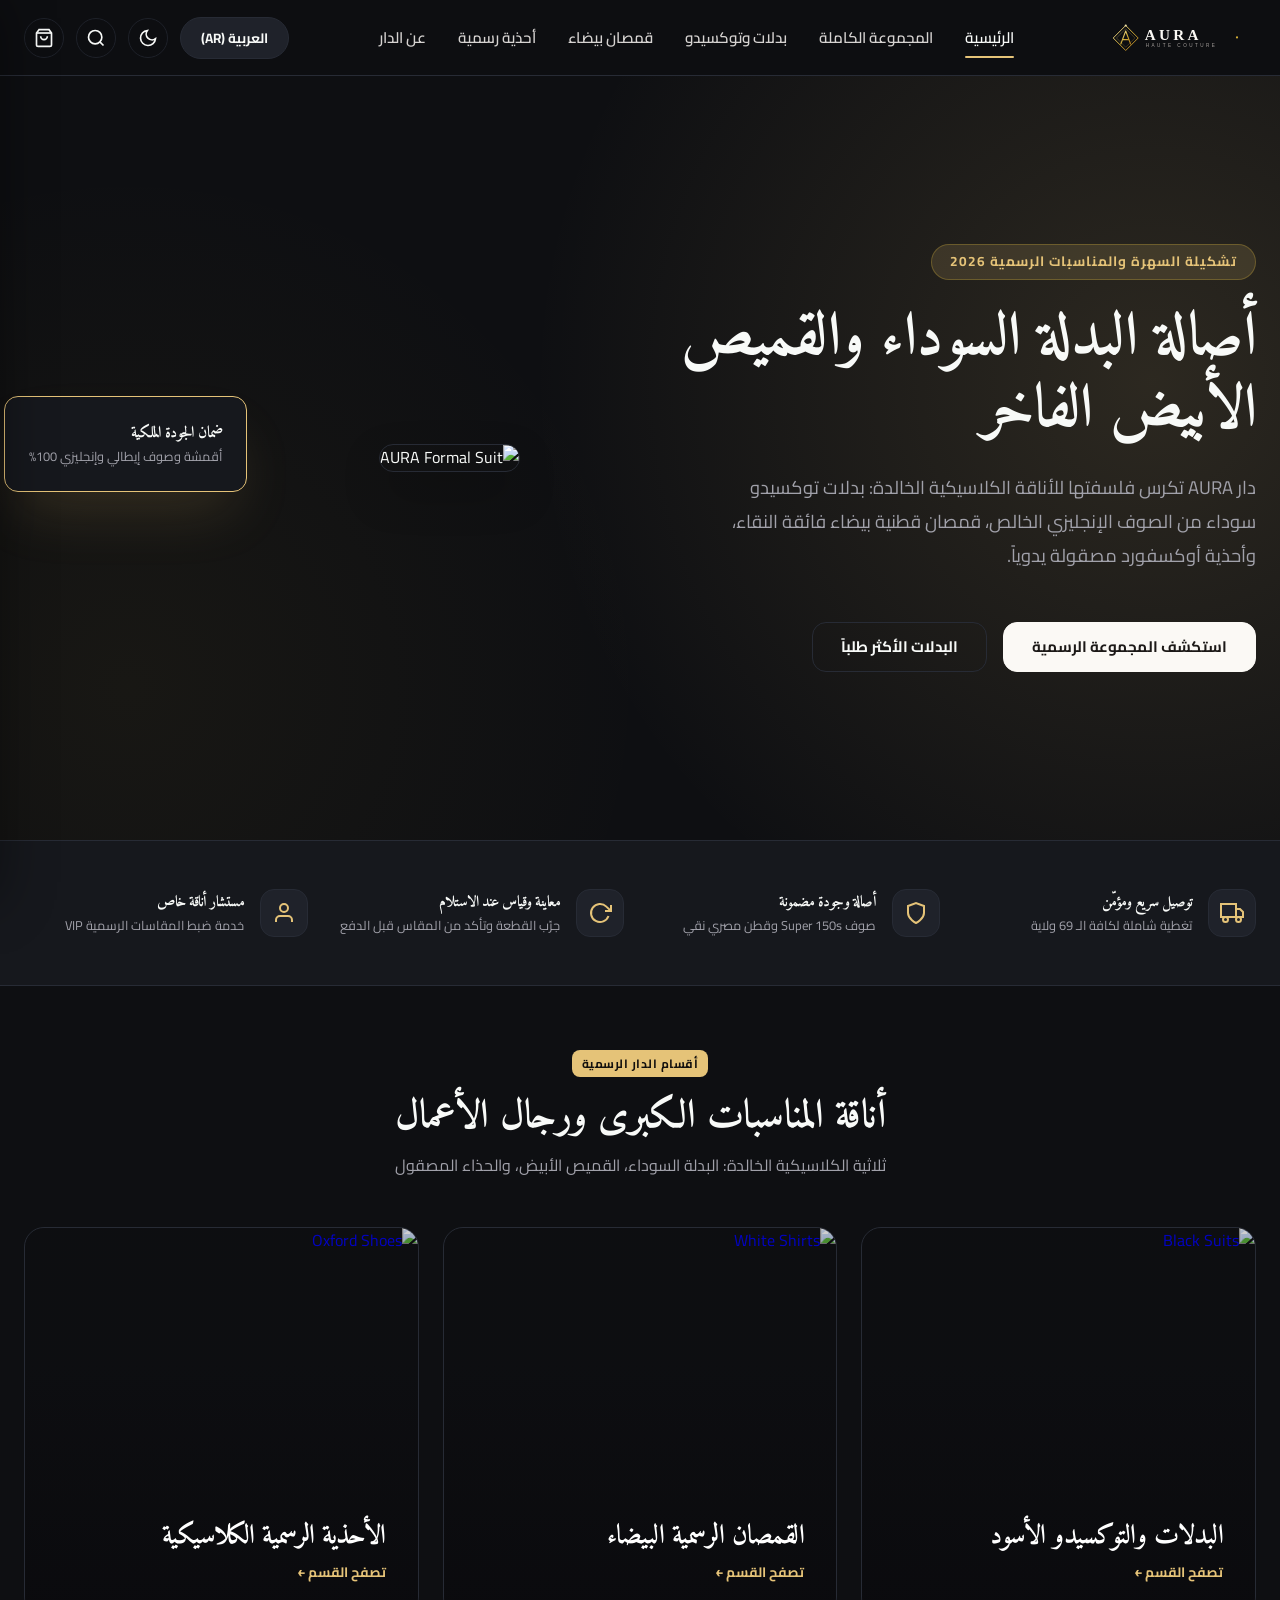
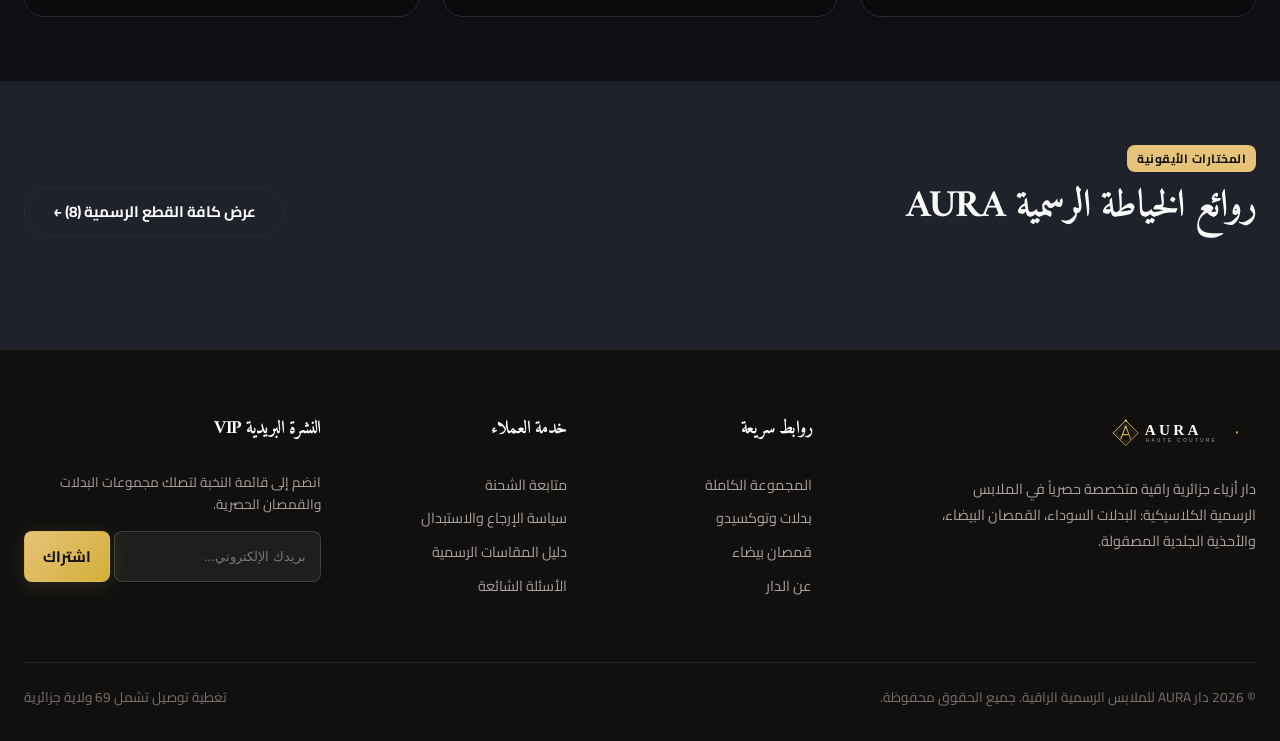
==== commit 2f338e80: "feat: set suits at 15000 DZD, shirts/shoes at 8000 DZD, clean dropdown language selector, hide searc" ====
--- a/index.html
+++ b/index.html
@@ -5,7 +5,6 @@
   <meta name="viewport" content="width=device-width, initial-scale=1.0">
   <title>AURA — دار البدلات الرسمية والقمصان البيضاء الفاخرة</title>
   
-  <!-- Fonts: Amiri + Cormorant Garamond + Cairo + Montserrat -->
   <link rel="preconnect" href="https://fonts.googleapis.com">
   <link rel="preconnect" href="https://fonts.gstatic.com" crossorigin>
   <link href="https://fonts.googleapis.com/css2?family=Amiri:ital,wght@0,400;0,700;1,400;1,700&family=Cairo:wght@300;400;500;600;700;800;900&family=Cormorant+Garamond:ital,wght@0,500;0,600;0,700;1,600&family=Montserrat:wght@300;400;500;600;700;800&family=JetBrains+Mono:wght@500;700&display=swap" rel="stylesheet">
@@ -199,15 +198,11 @@
       .cat-explorer-grid { grid-template-columns: 1fr; }
       .hero-h1 { font-size: 2.6rem; }
       .floating-accent-card { inset-inline-end: 10px; bottom: 10px; }
+      .hero-main-img { height: 380px; }
     }
   </style>
 </head>
 <body>
-
-  <!-- Top Announcement Bar -->
-  <aside style="background: var(--color-primary); color: var(--color-on-primary); padding: 9px 16px; font-size: 0.82rem; text-align: center; font-weight: 700; border-bottom: 1px solid rgba(212, 175, 55, 0.25);">
-    <span data-i18n="announcement">✨ توصيل حصري ومجاني لكافة الـ 69 ولاية للطلبات فوق 30,000 دج | الدفع عند الاستلام بعد المعاينة متوفر</span>
-  </aside>
 
   <!-- Site Header -->
   <header class="site-header">
@@ -228,18 +223,22 @@
       </nav>
 
       <div class="header-tools">
-        <!-- Language Switcher Button (AR / EN / FR) -->
-        <button class="lang-select-btn" title="تغيير اللغة / Change Language / Changer la langue">
-          🌐 <span class="current-lang">AR</span>
-        </button>
+        <!-- Clean Language Select Dropdown (No Emoji) -->
+        <div class="lang-dropdown-wrapper">
+          <select class="lang-select-native" aria-label="Language selector">
+            <option value="ar">العربية (AR)</option>
+            <option value="en">English (EN)</option>
+            <option value="fr">Français (FR)</option>
+          </select>
+        </div>
 
         <!-- Theme Toggle (Dark / Light) -->
         <button class="btn-icon theme-toggle" title="تبديل المظهر">
           <svg width="20" height="20" viewBox="0 0 24 24" fill="none" stroke="currentColor" stroke-width="2"><path d="M21 12.79A9 9 0 1 1 11.21 3 7 7 0 0 0 21 12.79z"></path></svg>
         </button>
 
-        <!-- Search button -->
-        <a href="catalog.html" class="btn-icon" title="بحث">
+        <!-- Search button (Hidden on mobile via CSS) -->
+        <a href="catalog.html" class="btn-icon header-search-btn" title="بحث">
           <svg width="20" height="20" viewBox="0 0 24 24" fill="none" stroke="currentColor" stroke-width="2"><circle cx="11" cy="11" r="8"/><line x1="21" y1="21" x2="16.65" y2="16.65"/></svg>
         </a>
 
@@ -258,7 +257,7 @@
       <div class="container hero-content-grid">
         <div>
           <div class="hero-tag">
-            <span>⚜️</span> <span data-i18n="hero.tag">تشكيلة السهرة والمناسبات الرسمية 2026</span>
+            <span data-i18n="hero.tag">تشكيلة السهرة والمناسبات الرسمية 2026</span>
           </div>
           <h1 class="hero-h1" data-i18n="hero.title">أصالة البدلة السوداء والقميص الأبيض الفاخر</h1>
           <p class="hero-desc" data-i18n="hero.desc">
@@ -275,9 +274,6 @@
         <div class="hero-showcase-box">
           <img src="https://images.unsplash.com/photo-1507679799987-c73779587ccf?q=80&w=1000&auto=format&fit=crop" alt="AURA Formal Suit" class="hero-main-img">
           <div class="floating-accent-card">
-            <div style="width: 44px; height: 44px; border-radius: 50%; background: var(--color-accent-soft); display: grid; place-items: center; color: var(--color-accent); font-size: 1.3rem;">
-              👑
-            </div>
             <div>
               <h4 style="font-size: 1rem; font-weight: 700;" data-i18n="hero.badgeTitle">ضمان الجودة الملكية</h4>
               <p style="font-size: 0.8rem; color: var(--color-muted-foreground);" data-i18n="hero.badgeSubtitle">أقمشة وصوف إيطالي وإنجليزي 100%</p>
@@ -403,7 +399,7 @@
     <div class="cart-drawer-footer">
       <div style="display: flex; justify-content: space-between; align-items: center; margin-bottom: var(--space-md);">
         <span style="color: var(--color-muted-foreground); font-weight: 600;" data-i18n="cart.subtotal">المجموع الفرعي:</span>
-        <span id="cart-total-price" style="font-size: 1.3rem; font-weight: 800; font-family: var(--font-mono); color: var(--color-foreground);">0 DZD</span>
+        <span id="cart-total-price" style="font-size: 1.3rem; font-weight: 800; font-family: var(--font-mono); color: var(--color-foreground);">0 دج</span>
       </div>
       <a href="checkout.html" class="btn btn-primary" style="width: 100%; border-radius: var(--radius-md);" data-i18n="cart.checkoutBtn">
         متابعة إتمام الطلب (Checkout)
@@ -481,7 +477,7 @@
             <div class="product-thumb">
               ${badge ? `<span class="badge badge-gold" style="position: absolute; top: 12px; inset-inline-end: 12px; z-index: 5;">${badge}</span>` : ''}
               <a href="product.html?id=${p.id}">
-                <img src="${p.image}" alt="${name}">
+                <img src="${p.image}" alt="${name}" loading="lazy">
               </a>
             </div>
             <div class="product-body">
@@ -491,10 +487,9 @@
               </a>
               <div class="product-price">
                 <span>${window.auraStore.formatPrice(p.price)}</span>
-                ${p.oldPrice ? `<span class="product-old-price">${window.auraStore.formatPrice(p.oldPrice)}</span>` : ''}
               </div>
               <button onclick="window.auraStore.addToCart('${p.id}')" class="btn btn-primary" style="margin-top: var(--space-md); width: 100%; padding: 10px;">
-                ${t.addToCart || 'Add to Bag'}
+                ${t.addToCart || 'إضافة إلى الحقيبة'}
               </button>
             </div>
           </div>
--- a/css/main.css
+++ b/css/main.css
@@ -18,11 +18,11 @@
   --color-destructive: #DC2626;
 
   /* Typography */
-  --font-serif: 'Cormorant Garamond', 'Cinzel', serif;
+  --font-serif: 'Amiri', 'Cormorant Garamond', serif;
   --font-sans: 'Cairo', 'Montserrat', -apple-system, BlinkMacSystemFont, sans-serif;
   --font-mono: 'JetBrains Mono', monospace;
 
-  /* Spacing Scale (8dp luxury rhythm) */
+  /* Spacing Scale (8dp rhythm) */
   --space-xs: 4px;
   --space-sm: 8px;
   --space-md: 16px;
@@ -91,18 +91,9 @@
   transition: background-color 0.3s ease, color 0.3s ease;
 }
 
-/* RTL vs LTR dynamics */
-html[dir="rtl"] body {
-  direction: rtl;
-  text-align: right;
-}
-
-html[dir="ltr"] body {
-  direction: ltr;
-  text-align: left;
-}
-
-/* Typography Utilities */
+html[dir="rtl"] body { direction: rtl; text-align: right; }
+html[dir="ltr"] body { direction: ltr; text-align: left; }
+
 h1, h2, h3, h4, .font-serif {
   font-family: var(--font-serif);
   font-weight: 700;
@@ -186,25 +177,33 @@
   border-color: var(--color-accent);
 }
 
-/* Language & Theme Selectors */
-.lang-select-btn {
-  display: flex;
-  align-items: center;
-  gap: 4px;
+/* Custom Clean Select for Language (No emoji/icon) */
+.lang-dropdown-wrapper {
+  position: relative;
+  display: inline-flex;
+  align-items: center;
+}
+
+.lang-select-native {
+  appearance: none;
+  -webkit-appearance: none;
   background: var(--color-muted);
   border: 1px solid var(--color-border);
-  padding: 6px 12px;
   border-radius: var(--radius-full);
-  font-size: 0.8rem;
+  padding: 7px 16px;
+  font-family: var(--font-sans);
+  font-size: 0.85rem;
   font-weight: 700;
   color: var(--color-foreground);
   cursor: pointer;
-  font-family: var(--font-sans);
+  outline: none;
   transition: var(--transition-fast);
-}
-
-.lang-select-btn:hover {
+  text-align: center;
+}
+
+.lang-select-native:hover, .lang-select-native:focus {
   border-color: var(--color-accent);
+  box-shadow: 0 0 0 2px var(--color-accent-soft);
 }
 
 /* Container */
@@ -234,7 +233,7 @@
   display: flex;
   justify-content: space-between;
   align-items: center;
-  height: 80px;
+  height: 75px;
 }
 
 .site-logo {
@@ -244,7 +243,7 @@
 }
 
 .site-logo img, .site-logo svg {
-  height: 40px;
+  height: 38px;
   width: auto;
 }
 
@@ -283,7 +282,7 @@
 .header-tools {
   display: flex;
   align-items: center;
-  gap: 10px;
+  gap: 12px;
 }
 
 .cart-trigger {
@@ -323,11 +322,6 @@
   color: #12100E;
 }
 
-.badge-dark {
-  background: rgba(18, 16, 14, 0.85);
-  color: #FFFFFF;
-}
-
 /* Card item */
 .product-card {
   background: var(--color-card);
@@ -350,7 +344,7 @@
   position: relative;
   aspect-ratio: 3 / 4;
   overflow: hidden;
-  background: var(--color-muted);
+  background: #14151B;
 }
 
 .product-thumb img {
@@ -396,19 +390,12 @@
 .product-price {
   font-family: var(--font-mono);
   font-weight: 700;
-  font-size: 1.15rem;
+  font-size: 1.25rem;
   color: var(--color-foreground);
   margin-top: auto;
   display: flex;
   align-items: baseline;
   gap: var(--space-sm);
-}
-
-.product-old-price {
-  font-size: 0.85rem;
-  color: var(--color-muted-foreground);
-  text-decoration: line-through;
-  font-weight: 400;
 }
 
 /* Off-canvas Cart Drawer */
@@ -443,13 +430,11 @@
   flex-direction: column;
 }
 
-/* RTL: Drawer opens from left. LTR: Drawer opens from right */
 html[dir="rtl"] .cart-drawer {
   left: 0;
   right: auto;
   transform: translateX(-100%);
 }
-
 html[dir="rtl"] .cart-drawer.active {
   transform: translateX(0);
 }
@@ -459,7 +444,6 @@
   left: auto;
   transform: translateX(100%);
 }
-
 html[dir="ltr"] .cart-drawer.active {
   transform: translateX(0);
 }
@@ -558,14 +542,40 @@
   color: #78716C;
 }
 
-/* Responsive */
+/* Mobile & Tablet Responsive Optimizations */
 @media (max-width: 992px) {
   .footer-grid { grid-template-columns: 1fr 1fr; }
   .main-nav { display: none; }
 }
 
+@media (max-width: 768px) {
+  .header-search-btn {
+    display: none !important; /* Hide search button from appbar on mobile */
+  }
+  .header-inner {
+    height: 64px;
+  }
+  .site-logo img {
+    height: 32px;
+  }
+  .container {
+    padding: 0 var(--space-md);
+  }
+  .product-body {
+    padding: var(--space-md);
+  }
+  .product-title {
+    font-size: 0.92rem;
+  }
+  .product-price {
+    font-size: 1.1rem;
+  }
+}
+
 @media (max-width: 640px) {
   .footer-grid { grid-template-columns: 1fr; }
-  .header-inner { height: 68px; }
-  .container { padding: 0 var(--space-md); }
-}
+  .product-cards-grid {
+    grid-template-columns: 1fr 1fr !important;
+    gap: 12px !important;
+  }
+}
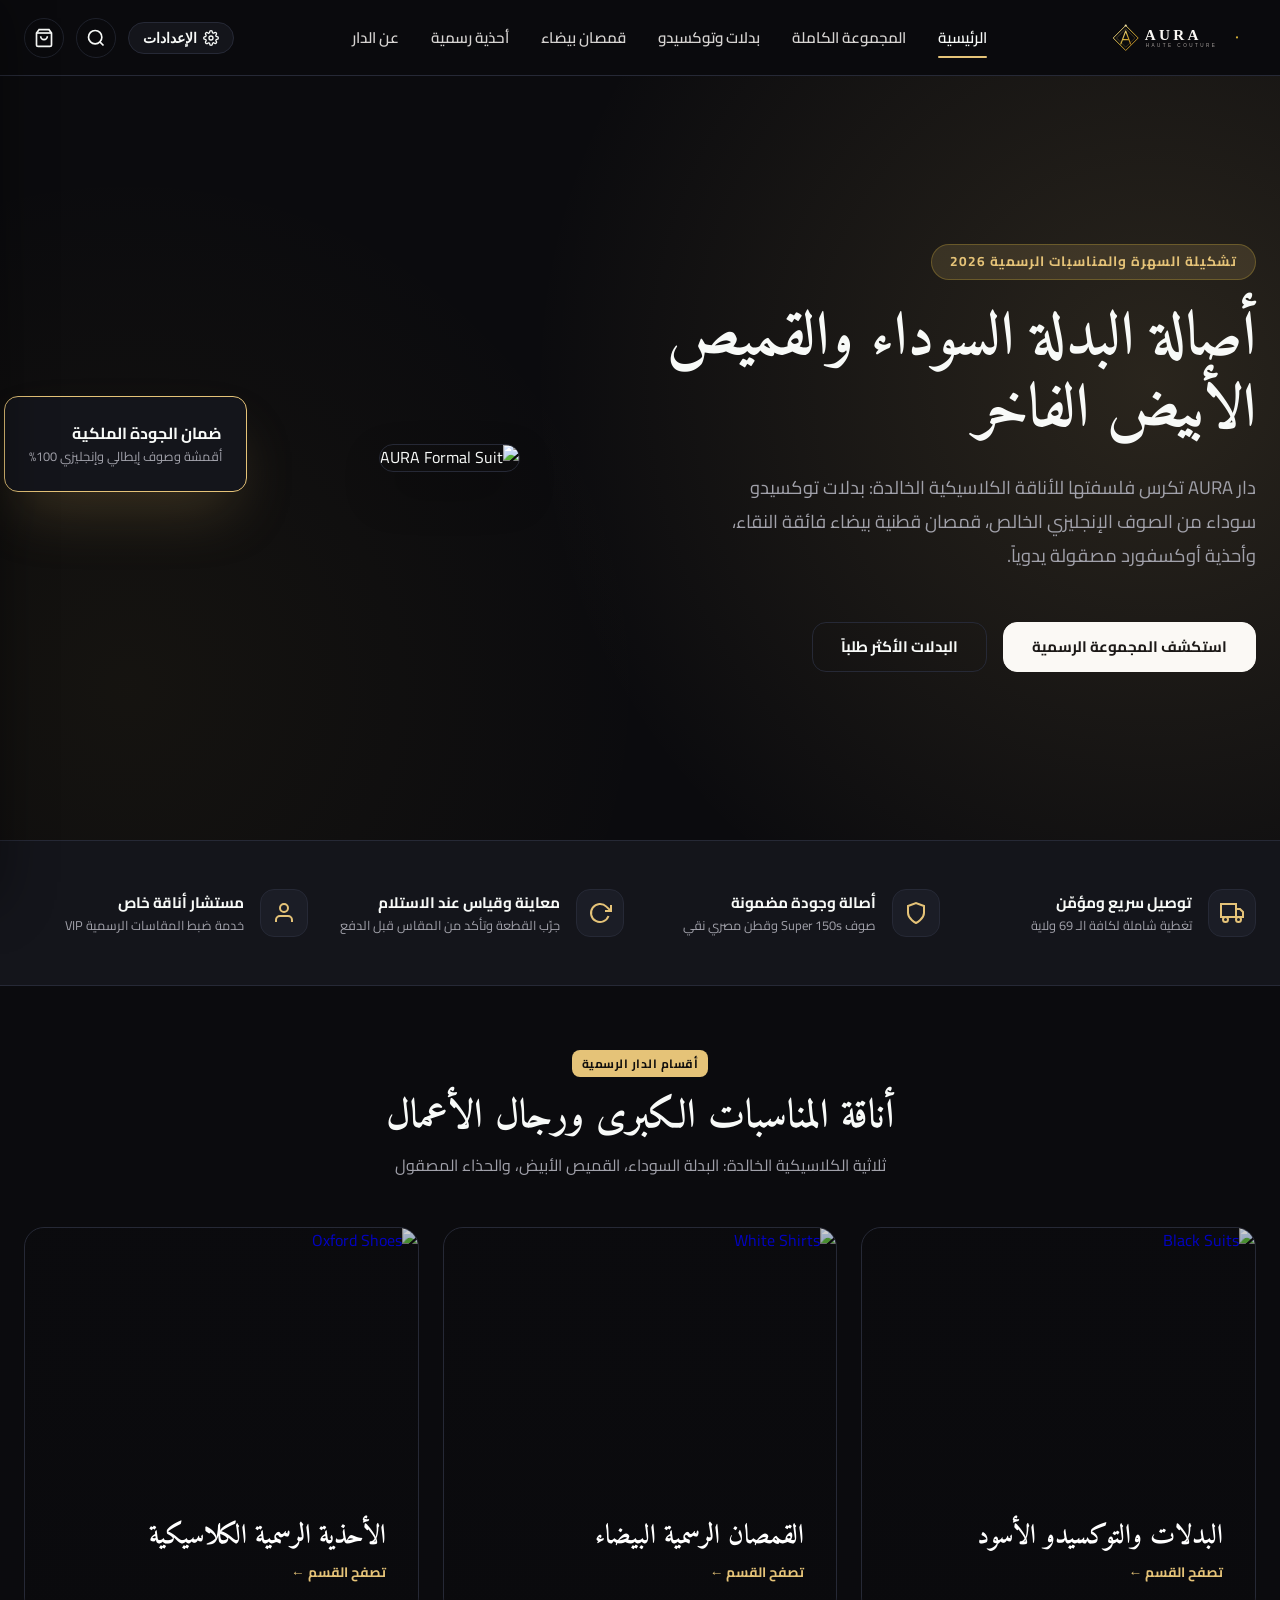
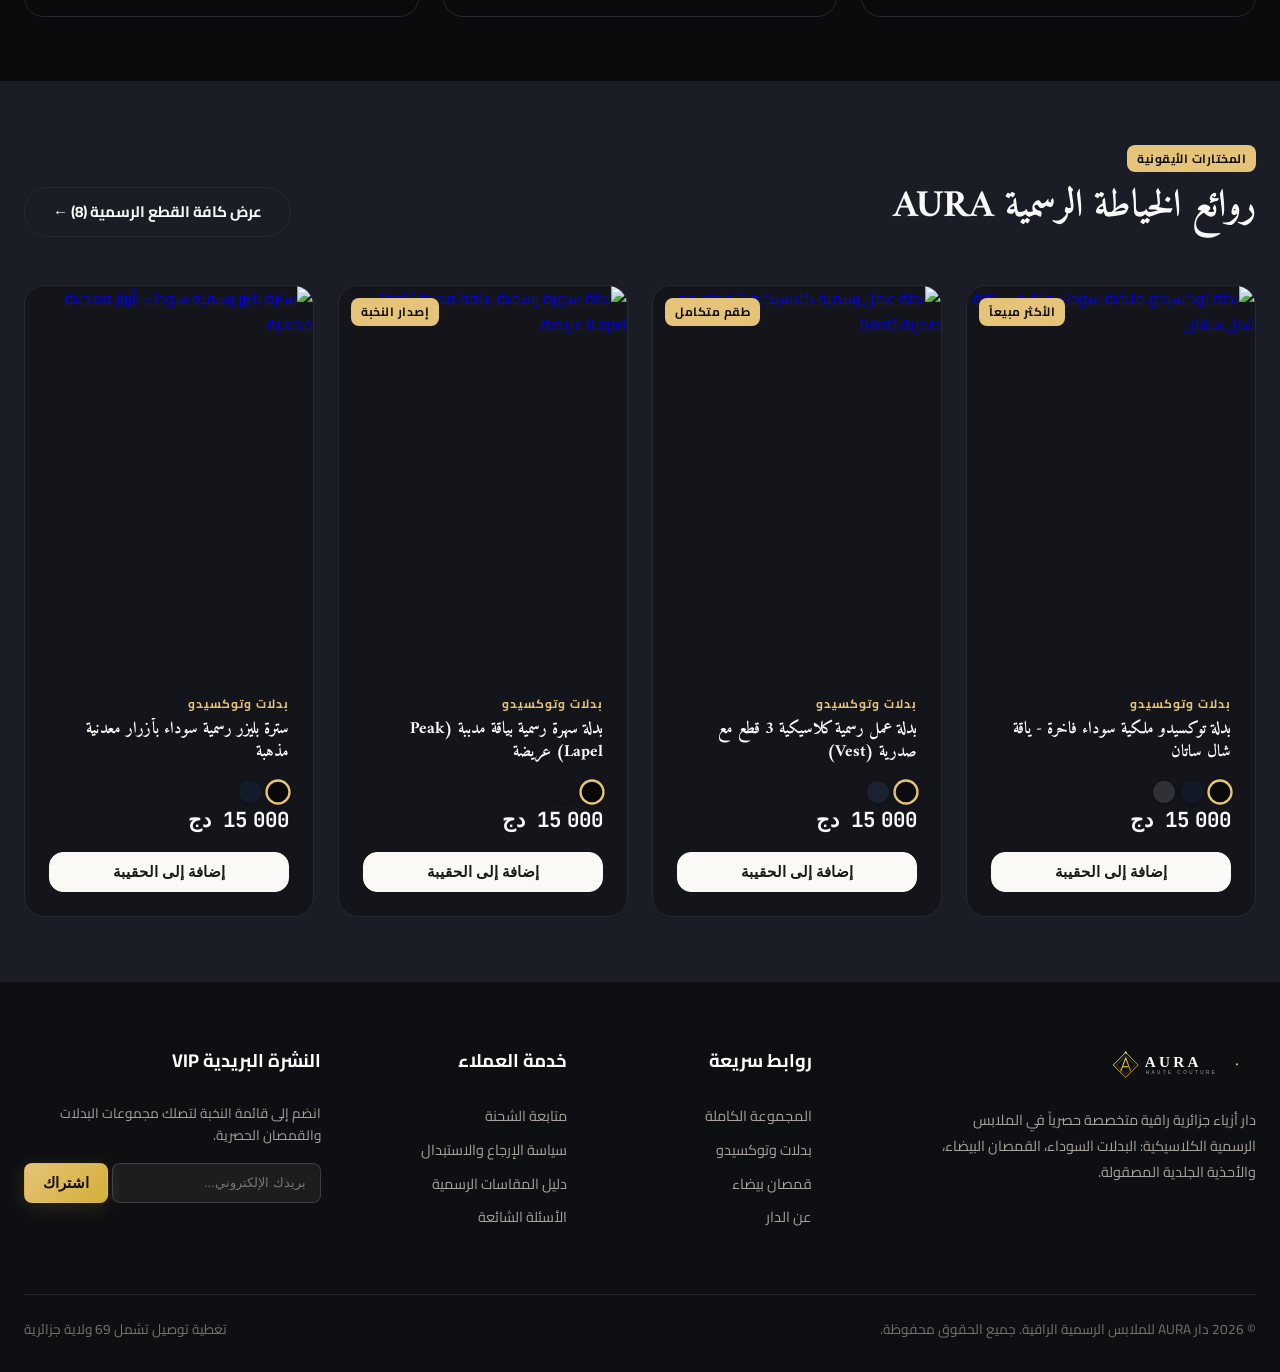
==== commit 8e5f53dd: "feat: direct e-commerce order form, interactive color variants with image swap, unified settings mod" ====
--- a/index.html
+++ b/index.html
@@ -7,7 +7,7 @@
   
   <link rel="preconnect" href="https://fonts.googleapis.com">
   <link rel="preconnect" href="https://fonts.gstatic.com" crossorigin>
-  <link href="https://fonts.googleapis.com/css2?family=Amiri:ital,wght@0,400;0,700;1,400;1,700&family=Cairo:wght@300;400;500;600;700;800;900&family=Cormorant+Garamond:ital,wght@0,500;0,600;0,700;1,600&family=Montserrat:wght@300;400;500;600;700;800&family=JetBrains+Mono:wght@500;700&display=swap" rel="stylesheet">
+  <link href="https://fonts.googleapis.com/css2?family=Amiri:ital,wght@0,400;0,700;1,400;1,700&family=Cairo:wght@300;400;500;600;700;800;900&family=Cinzel:wght@600;700;800&family=Playfair+Display:ital,wght@0,600;0,700;1,600&family=Plus+Jakarta+Sans:wght@300;400;500;600;700;800&family=JetBrains+Mono:wght@500;700&display=swap" rel="stylesheet">
   <link rel="stylesheet" href="./css/main.css">
   <style>
     .hero-fullscreen {
@@ -44,7 +44,6 @@
     }
 
     .hero-h1 {
-      font-family: 'Amiri', 'Cormorant Garamond', serif;
       font-size: 3.8rem;
       line-height: 1.18;
       color: var(--color-foreground);
@@ -177,7 +176,6 @@
     }
 
     .cat-card-content h3 {
-      font-family: 'Amiri', 'Cormorant Garamond', serif;
       font-size: 1.7rem;
       margin-bottom: var(--space-xs);
       color: #FFFFFF;
@@ -223,18 +221,10 @@
       </nav>
 
       <div class="header-tools">
-        <!-- Clean Language Select Dropdown (No Emoji) -->
-        <div class="lang-dropdown-wrapper">
-          <select class="lang-select-native" aria-label="Language selector">
-            <option value="ar">العربية (AR)</option>
-            <option value="en">English (EN)</option>
-            <option value="fr">Français (FR)</option>
-          </select>
-        </div>
-
-        <!-- Theme Toggle (Dark / Light) -->
-        <button class="btn-icon theme-toggle" title="تبديل المظهر">
-          <svg width="20" height="20" viewBox="0 0 24 24" fill="none" stroke="currentColor" stroke-width="2"><path d="M21 12.79A9 9 0 1 1 11.21 3 7 7 0 0 0 21 12.79z"></path></svg>
+        <!-- Single Settings Control Trigger (Opens mini modal) -->
+        <button class="settings-trigger-btn" onclick="openSettingsModal()">
+          <svg width="16" height="16" viewBox="0 0 24 24" fill="none" stroke="currentColor" stroke-width="2"><circle cx="12" cy="12" r="3"/><path d="M19.4 15a1.65 1.65 0 0 0 .33 1.82l.06.06a2 2 0 0 1 0 2.83 2 2 0 0 1-2.83 0l-.06-.06a1.65 1.65 0 0 0-1.82-.33 1.65 1.65 0 0 0-1 1.51V21a2 2 0 0 1-2 2 2 2 0 0 1-2-2v-.09A1.65 1.65 0 0 0 9 19.4a1.65 1.65 0 0 0-1.82.33l-.06.06a2 2 0 0 1-2.83 0 2 2 0 0 1 0-2.83l.06-.06a1.65 1.65 0 0 0 .33-1.82 1.65 1.65 0 0 0-1.51-1H3a2 2 0 0 1-2-2 2 2 0 0 1 2-2h.09A1.65 1.65 0 0 0 4.6 9a1.65 1.65 0 0 0-.33-1.82l-.06-.06a2 2 0 0 1 0-2.83 2 2 0 0 1 2.83 0l.06.06a1.65 1.65 0 0 0 1.82.33H9a1.65 1.65 0 0 0 1-1.51V3a2 2 0 0 1 2-2 2 2 0 0 1 2 2v.09a1.65 1.65 0 0 0 1 1.51 1.65 1.65 0 0 0 1.82-.33l.06-.06a2 2 0 0 1 2.83 0 2 2 0 0 1 0 2.83l-.06.06a1.65 1.65 0 0 0-.33 1.82V9a1.65 1.65 0 0 0 1.51 1H21a2 2 0 0 1 2 2 2 2 0 0 1-2 2h-.09a1.65 1.65 0 0 0-1.51 1z"/></svg>
+          <span data-i18n="settings.trigger">الإعدادات</span>
         </button>
 
         <!-- Search button (Hidden on mobile via CSS) -->
@@ -272,7 +262,7 @@
         </div>
 
         <div class="hero-showcase-box">
-          <img src="https://images.unsplash.com/photo-1507679799987-c73779587ccf?q=80&w=1000&auto=format&fit=crop" alt="AURA Formal Suit" class="hero-main-img">
+          <img src="https://images.unsplash.com/photo-1594938298603-c8148c4dae35?q=80&w=1000&auto=format&fit=crop" alt="AURA Formal Suit" class="hero-main-img">
           <div class="floating-accent-card">
             <div>
               <h4 style="font-size: 1rem; font-weight: 700;" data-i18n="hero.badgeTitle">ضمان الجودة الملكية</h4>
@@ -333,7 +323,7 @@
       <div class="container">
         <div style="text-align: center; max-width: 650px; margin: 0 auto;">
           <span class="badge badge-gold" style="margin-bottom: var(--space-sm);" data-i18n="categories.badge">أقسام الدار الرسمية</span>
-          <h2 style="font-family:'Amiri', serif; font-size: 2.5rem; margin-bottom: var(--space-xs);" data-i18n="categories.title">أناقة المناسبات الكبرى ورجال الأعمال</h2>
+          <h2 style="font-size: 2.5rem; margin-bottom: var(--space-xs);" data-i18n="categories.title">أناقة المناسبات الكبرى ورجال الأعمال</h2>
           <p class="text-muted" data-i18n="categories.desc">ثلاثية الكلاسيكية الخالدة: البدلة السوداء، القميص الأبيض، والحذاء المصقول</p>
         </div>
 
@@ -371,7 +361,7 @@
         <div style="display: flex; justify-content: space-between; align-items: flex-end; margin-bottom: var(--space-2xl); flex-wrap:wrap; gap:16px;">
           <div>
             <span class="badge badge-gold" style="margin-bottom: var(--space-xs);" data-i18n="featured.badge">المختارات الأيقونية</span>
-            <h2 style="font-family:'Amiri', serif; font-size: 2.4rem;" data-i18n="featured.title">روائع الخياطة الرسمية AURA</h2>
+            <h2 style="font-size: 2.4rem;" data-i18n="featured.title">روائع الخياطة الرسمية AURA</h2>
           </div>
           <a href="catalog.html" class="btn btn-outline" style="border-radius: var(--radius-full);" data-i18n="featured.viewAll">عرض كافة القطع الرسمية (8) ←</a>
         </div>
@@ -406,6 +396,37 @@
       </a>
     </div>
   </aside>
+
+  <!-- Settings Mini Modal Interface -->
+  <div class="settings-overlay" id="settings-modal-overlay">
+    <div class="settings-modal-box">
+      <div style="display:flex; justify-content:space-between; align-items:center; margin-bottom:1.5rem; border-bottom:1px solid var(--color-border); padding-bottom:0.75rem;">
+        <h3 style="font-size:1.2rem;" data-i18n="settings.title">تخصيص الواجهة واللغة</h3>
+        <button class="btn-icon" onclick="closeSettingsModal()" style="border:none;">✕</button>
+      </div>
+
+      <div class="settings-row">
+        <label class="settings-label" data-i18n="settings.langLabel">لغة العرض</label>
+        <select class="settings-select" id="settings-lang-select" onchange="applySettingsLang(this.value)">
+          <option value="ar">العربية (Arabic - RTL)</option>
+          <option value="en">English (UK/US - LTR)</option>
+          <option value="fr">Français (France - LTR)</option>
+        </select>
+      </div>
+
+      <div class="settings-row">
+        <label class="settings-label" data-i18n="settings.themeLabel">المظهر (الوضع الليلي / النهاري)</label>
+        <select class="settings-select" id="settings-theme-select" onchange="applySettingsTheme(this.value)">
+          <option value="dark">الوضع الليلي الفاخر (Dark Onyx)</option>
+          <option value="light">الوضع النهاري العاجي (Light Ivory)</option>
+        </select>
+      </div>
+
+      <button class="btn btn-primary" onclick="closeSettingsModal()" style="width:100%;" data-i18n="settings.close">
+        حفظ وإغلاق
+      </button>
+    </div>
+  </div>
 
   <!-- Footer -->
   <footer class="site-footer">
@@ -460,6 +481,25 @@
   <script src="./js/i18n.js"></script>
   <script src="./js/store.js"></script>
   <script>
+    function openSettingsModal() {
+      const modal = document.getElementById('settings-modal-overlay');
+      document.getElementById('settings-lang-select').value = window.auraStore.lang;
+      document.getElementById('settings-theme-select').value = window.auraStore.theme;
+      modal.classList.add('show');
+    }
+
+    function closeSettingsModal() {
+      document.getElementById('settings-modal-overlay').classList.remove('show');
+    }
+
+    function applySettingsLang(val) {
+      window.auraStore.applyLanguage(val, true);
+    }
+
+    function applySettingsTheme(val) {
+      window.auraStore.applyTheme(val);
+    }
+
     function renderFeatured() {
       const container = document.getElementById('featured-products-container');
       if (!container || !window.auraStore) return;
@@ -473,11 +513,11 @@
         const cat = window.auraStore.getLocalized(p.categoryLabel);
 
         return `
-          <div class="product-card">
+          <div class="product-card" id="card-${p.id}">
             <div class="product-thumb">
               ${badge ? `<span class="badge badge-gold" style="position: absolute; top: 12px; inset-inline-end: 12px; z-index: 5;">${badge}</span>` : ''}
               <a href="product.html?id=${p.id}">
-                <img src="${p.image}" alt="${name}" loading="lazy">
+                <img src="${p.colors[0]?.image || p.image}" alt="${name}" id="thumb-img-${p.id}" loading="lazy">
               </a>
             </div>
             <div class="product-body">
@@ -485,6 +525,16 @@
               <a href="product.html?id=${p.id}" style="text-decoration:none;">
                 <h3 class="product-title">${name}</h3>
               </a>
+
+              <!-- Interactive Color Switcher on Card -->
+              ${p.colors && p.colors.length > 1 ? `
+                <div class="product-colors-preview">
+                  ${p.colors.map((c, idx) => `
+                    <span class="color-dot-choice ${idx===0?'active':''}" style="background:${c.hex};" title="${window.auraStore.getLocalized(c.name)}" onclick="switchCardColor('${p.id}', '${c.image}', this)"></span>
+                  `).join('')}
+                </div>
+              ` : ''}
+
               <div class="product-price">
                 <span>${window.auraStore.formatPrice(p.price)}</span>
               </div>
@@ -497,6 +547,14 @@
       }).join('');
     }
 
+    function switchCardColor(prodId, imgSrc, el) {
+      const img = document.getElementById('thumb-img-' + prodId);
+      if (img) img.src = imgSrc;
+      const parent = el.parentElement;
+      parent.querySelectorAll('.color-dot-choice').forEach(d => d.classList.remove('active'));
+      el.classList.add('active');
+    }
+
     window.onAuraLanguageChanged = () => {
       renderFeatured();
     };
--- a/css/main.css
+++ b/css/main.css
@@ -17,9 +17,11 @@
   --color-border-subtle: #F0ECE4;
   --color-destructive: #DC2626;
 
-  /* Typography */
-  --font-serif: 'Amiri', 'Cormorant Garamond', serif;
-  --font-sans: 'Cairo', 'Montserrat', -apple-system, BlinkMacSystemFont, sans-serif;
+  /* Typography Scales */
+  --font-serif-ar: 'Amiri', serif;
+  --font-serif-en: 'Cinzel', 'Playfair Display', serif;
+  --font-sans-ar: 'Cairo', sans-serif;
+  --font-sans-en: 'Plus Jakarta Sans', sans-serif;
   --font-mono: 'JetBrains Mono', monospace;
 
   /* Spacing Scale (8dp rhythm) */
@@ -31,24 +33,21 @@
   --space-2xl: 48px;
   --space-3xl: 64px;
 
-  /* Elevations & Shadows */
+  /* Shadows */
   --shadow-sm: 0 2px 8px rgba(28, 25, 23, 0.04);
   --shadow-md: 0 10px 25px -5px rgba(28, 25, 23, 0.07);
   --shadow-lg: 0 20px 45px -10px rgba(28, 25, 23, 0.12);
-  --shadow-luxury: 0 30px 60px -15px rgba(197, 160, 89, 0.2);
-
-  /* Radii */
+  --shadow-luxury: 0 30px 60px -15px rgba(197, 160, 89, 0.25);
+
   --radius-sm: 8px;
   --radius-md: 14px;
   --radius-lg: 20px;
   --radius-full: 9999px;
 
-  /* Transition curves */
   --transition-smooth: all 0.35s cubic-bezier(0.16, 1, 0.3, 1);
   --transition-fast: all 0.2s ease;
 }
 
-/* Dark Mode Overrides */
 [data-theme="dark"] {
   --color-primary: #FBF9F5;
   --color-on-primary: #1C1917;
@@ -57,20 +56,19 @@
   --color-accent: #E5C378;
   --color-accent-hover: #D4AF37;
   --color-accent-soft: rgba(229, 195, 120, 0.14);
-  --color-background: #0E0F12;
+  --color-background: #0B0B0E;
   --color-foreground: #F8FAF8;
-  --color-card: #16181D;
+  --color-card: #14151B;
   --color-card-foreground: #F8FAF8;
-  --color-muted: #1F222A;
+  --color-muted: #1B1D26;
   --color-muted-foreground: #A1A1AA;
-  --color-border: #272B35;
-  --color-border-subtle: #1E2129;
-  --shadow-sm: 0 2px 8px rgba(0, 0, 0, 0.4);
-  --shadow-md: 0 10px 25px -5px rgba(0, 0, 0, 0.6);
-  --shadow-lg: 0 20px 45px -10px rgba(0, 0, 0, 0.8);
-}
-
-/* Base reset */
+  --color-border: #262936;
+  --color-border-subtle: #1E212B;
+  --shadow-sm: 0 2px 8px rgba(0, 0, 0, 0.5);
+  --shadow-md: 0 10px 25px -5px rgba(0, 0, 0, 0.7);
+  --shadow-lg: 0 20px 45px -10px rgba(0, 0, 0, 0.85);
+}
+
 *, *::before, *::after {
   box-sizing: border-box;
   margin: 0;
@@ -83,7 +81,6 @@
 }
 
 body {
-  font-family: var(--font-sans);
   background-color: var(--color-background);
   color: var(--color-foreground);
   line-height: 1.6;
@@ -91,13 +88,29 @@
   transition: background-color 0.3s ease, color 0.3s ease;
 }
 
-html[dir="rtl"] body { direction: rtl; text-align: right; }
-html[dir="ltr"] body { direction: ltr; text-align: left; }
-
-h1, h2, h3, h4, .font-serif {
-  font-family: var(--font-serif);
-  font-weight: 700;
-  letter-spacing: -0.5px;
+/* Direction & Typography Mapping */
+html[dir="rtl"] body {
+  direction: rtl;
+  text-align: right;
+  font-family: var(--font-sans-ar);
+}
+
+html[dir="rtl"] h1, html[dir="rtl"] h2, html[dir="rtl"] h3, html[dir="rtl"] .font-serif {
+  font-family: var(--font-serif-ar);
+  font-weight: 700;
+  letter-spacing: 0;
+}
+
+html[dir="ltr"] body {
+  direction: ltr;
+  text-align: left;
+  font-family: var(--font-sans-en);
+}
+
+html[dir="ltr"] h1, html[dir="ltr"] h2, html[dir="ltr"] h3, html[dir="ltr"] .font-serif {
+  font-family: var(--font-serif-en);
+  font-weight: 700;
+  letter-spacing: 1px;
 }
 
 .text-accent { color: var(--color-accent); }
@@ -117,7 +130,6 @@
   border: 1px solid transparent;
   transition: var(--transition-smooth);
   text-decoration: none;
-  font-family: var(--font-sans);
 }
 
 .btn-primary {
@@ -142,7 +154,7 @@
 
 .btn-accent:hover {
   transform: translateY(-2px);
-  box-shadow: 0 8px 25px rgba(197, 160, 89, 0.35);
+  box-shadow: 0 8px 25px rgba(197, 160, 89, 0.4);
 }
 
 .btn-outline {
@@ -177,35 +189,6 @@
   border-color: var(--color-accent);
 }
 
-/* Custom Clean Select for Language (No emoji/icon) */
-.lang-dropdown-wrapper {
-  position: relative;
-  display: inline-flex;
-  align-items: center;
-}
-
-.lang-select-native {
-  appearance: none;
-  -webkit-appearance: none;
-  background: var(--color-muted);
-  border: 1px solid var(--color-border);
-  border-radius: var(--radius-full);
-  padding: 7px 16px;
-  font-family: var(--font-sans);
-  font-size: 0.85rem;
-  font-weight: 700;
-  color: var(--color-foreground);
-  cursor: pointer;
-  outline: none;
-  transition: var(--transition-fast);
-  text-align: center;
-}
-
-.lang-select-native:hover, .lang-select-native:focus {
-  border-color: var(--color-accent);
-  box-shadow: 0 0 0 2px var(--color-accent-soft);
-}
-
 /* Container */
 .container {
   width: 100%;
@@ -218,15 +201,15 @@
 .site-header {
   position: sticky;
   top: 0;
-  background: rgba(251, 249, 245, 0.92);
-  backdrop-filter: blur(14px);
+  background: rgba(251, 249, 245, 0.94);
+  backdrop-filter: blur(16px);
   border-bottom: 1px solid var(--color-border);
   z-index: 500;
   transition: var(--transition-fast);
 }
 
 [data-theme="dark"] .site-header {
-  background: rgba(14, 15, 18, 0.92);
+  background: rgba(11, 11, 14, 0.94);
 }
 
 .header-inner {
@@ -305,6 +288,88 @@
   box-shadow: 0 2px 6px rgba(0,0,0,0.15);
 }
 
+/* Clean Settings Control Trigger */
+.settings-trigger-btn {
+  display: inline-flex;
+  align-items: center;
+  gap: 6px;
+  padding: 7px 14px;
+  border-radius: var(--radius-full);
+  border: 1px solid var(--color-border);
+  background: var(--color-card);
+  color: var(--color-foreground);
+  font-size: 0.85rem;
+  font-weight: 700;
+  cursor: pointer;
+  transition: var(--transition-fast);
+}
+
+.settings-trigger-btn:hover {
+  border-color: var(--color-accent);
+  box-shadow: 0 0 0 2px var(--color-accent-soft);
+}
+
+/* Settings Modal Backdrop & Box */
+.settings-overlay {
+  position: fixed;
+  inset: 0;
+  background: rgba(0, 0, 0, 0.65);
+  backdrop-filter: blur(6px);
+  z-index: 1500;
+  display: none;
+  place-items: center;
+  padding: 1rem;
+}
+
+.settings-overlay.show {
+  display: grid;
+}
+
+.settings-modal-box {
+  background: var(--color-card);
+  border: 1px solid var(--color-accent);
+  border-radius: var(--radius-lg);
+  padding: var(--space-2xl);
+  max-width: 420px;
+  width: 100%;
+  box-shadow: var(--shadow-luxury);
+  animation: modalPop 0.3s cubic-bezier(0.16, 1, 0.3, 1);
+  position: relative;
+}
+
+@keyframes modalPop {
+  from { transform: scale(0.92); opacity: 0; }
+  to { transform: scale(1); opacity: 1; }
+}
+
+.settings-row {
+  margin-bottom: var(--space-xl);
+}
+
+.settings-label {
+  font-size: 0.95rem;
+  font-weight: 700;
+  margin-bottom: var(--space-sm);
+  display: block;
+}
+
+.settings-select {
+  width: 100%;
+  padding: 12px 16px;
+  border-radius: var(--radius-sm);
+  border: 1px solid var(--color-border);
+  background: var(--color-background);
+  color: var(--color-foreground);
+  font-size: 0.95rem;
+  font-weight: 600;
+  outline: none;
+  cursor: pointer;
+}
+
+.settings-select:focus {
+  border-color: var(--color-accent);
+}
+
 /* Badge tags */
 .badge {
   display: inline-flex;
@@ -375,7 +440,6 @@
 }
 
 .product-title {
-  font-family: var(--font-sans);
   font-size: 1.05rem;
   font-weight: 700;
   color: var(--color-foreground);
@@ -390,12 +454,75 @@
 .product-price {
   font-family: var(--font-mono);
   font-weight: 700;
-  font-size: 1.25rem;
+  font-size: 1.3rem;
   color: var(--color-foreground);
   margin-top: auto;
   display: flex;
   align-items: baseline;
   gap: var(--space-sm);
+}
+
+/* Color Circles on Card & Detail */
+.product-colors-preview {
+  display: flex;
+  gap: 6px;
+  margin-top: var(--space-sm);
+}
+
+.color-dot-choice {
+  width: 22px;
+  height: 22px;
+  border-radius: 50%;
+  cursor: pointer;
+  border: 2px solid transparent;
+  transition: transform 0.2s;
+  box-shadow: 0 1px 3px rgba(0,0,0,0.3);
+}
+
+.color-dot-choice.active {
+  border-color: var(--color-accent);
+  transform: scale(1.15);
+}
+
+/* Direct E-Commerce COD Order Form Card */
+.fast-checkout-card {
+  background: var(--color-card);
+  border: 1.5px solid var(--color-accent);
+  border-radius: var(--radius-lg);
+  padding: var(--space-xl);
+  margin-top: var(--space-xl);
+  box-shadow: var(--shadow-luxury);
+}
+
+.fast-form-grid {
+  display: grid;
+  grid-template-columns: 1fr 1fr;
+  gap: var(--space-md);
+  margin-top: var(--space-md);
+}
+
+.fast-field {
+  display: flex;
+  flex-direction: column;
+  gap: 6px;
+}
+
+.fast-field.full {
+  grid-column: 1 / -1;
+}
+
+.fast-input, .fast-select {
+  padding: 12px 16px;
+  border-radius: var(--radius-sm);
+  border: 1px solid var(--color-border);
+  background: var(--color-background);
+  color: var(--color-foreground);
+  font-size: 0.95rem;
+  outline: none;
+}
+
+.fast-input:focus, .fast-select:focus {
+  border-color: var(--color-accent);
 }
 
 /* Off-canvas Cart Drawer */
@@ -435,18 +562,14 @@
   right: auto;
   transform: translateX(-100%);
 }
-html[dir="rtl"] .cart-drawer.active {
-  transform: translateX(0);
-}
+html[dir="rtl"] .cart-drawer.active { transform: translateX(0); }
 
 html[dir="ltr"] .cart-drawer {
   right: 0;
   left: auto;
   transform: translateX(100%);
 }
-html[dir="ltr"] .cart-drawer.active {
-  transform: translateX(0);
-}
+html[dir="ltr"] .cart-drawer.active { transform: translateX(0); }
 
 .cart-drawer-header {
   padding: var(--space-lg);
@@ -481,9 +604,7 @@
   background: var(--color-muted);
 }
 
-.cart-item-info {
-  flex-grow: 1;
-}
+.cart-item-info { flex-grow: 1; }
 
 .cart-drawer-footer {
   padding: var(--space-lg);
@@ -493,7 +614,7 @@
 
 /* Footer */
 .site-footer {
-  background: #11100F;
+  background: #0E0F12;
   color: #D6D3D1;
   padding: var(--space-3xl) 0 var(--space-xl);
   border-top: 1px solid rgba(255, 255, 255, 0.08);
@@ -528,9 +649,7 @@
   transition: color 0.2s;
 }
 
-.footer-col a:hover {
-  color: var(--color-accent);
-}
+.footer-col a:hover { color: var(--color-accent); }
 
 .footer-bottom {
   padding-top: var(--space-lg);
@@ -542,34 +661,21 @@
   color: #78716C;
 }
 
-/* Mobile & Tablet Responsive Optimizations */
+/* Mobile & Tablet Optimizations */
 @media (max-width: 992px) {
   .footer-grid { grid-template-columns: 1fr 1fr; }
   .main-nav { display: none; }
 }
 
 @media (max-width: 768px) {
-  .header-search-btn {
-    display: none !important; /* Hide search button from appbar on mobile */
-  }
-  .header-inner {
-    height: 64px;
-  }
-  .site-logo img {
-    height: 32px;
-  }
-  .container {
-    padding: 0 var(--space-md);
-  }
-  .product-body {
-    padding: var(--space-md);
-  }
-  .product-title {
-    font-size: 0.92rem;
-  }
-  .product-price {
-    font-size: 1.1rem;
-  }
+  .header-search-btn { display: none !important; }
+  .header-inner { height: 64px; }
+  .site-logo img { height: 30px; }
+  .container { padding: 0 var(--space-md); }
+  .product-body { padding: var(--space-md); }
+  .product-title { font-size: 0.92rem; }
+  .product-price { font-size: 1.15rem; }
+  .fast-form-grid { grid-template-columns: 1fr; }
 }
 
 @media (max-width: 640px) {
